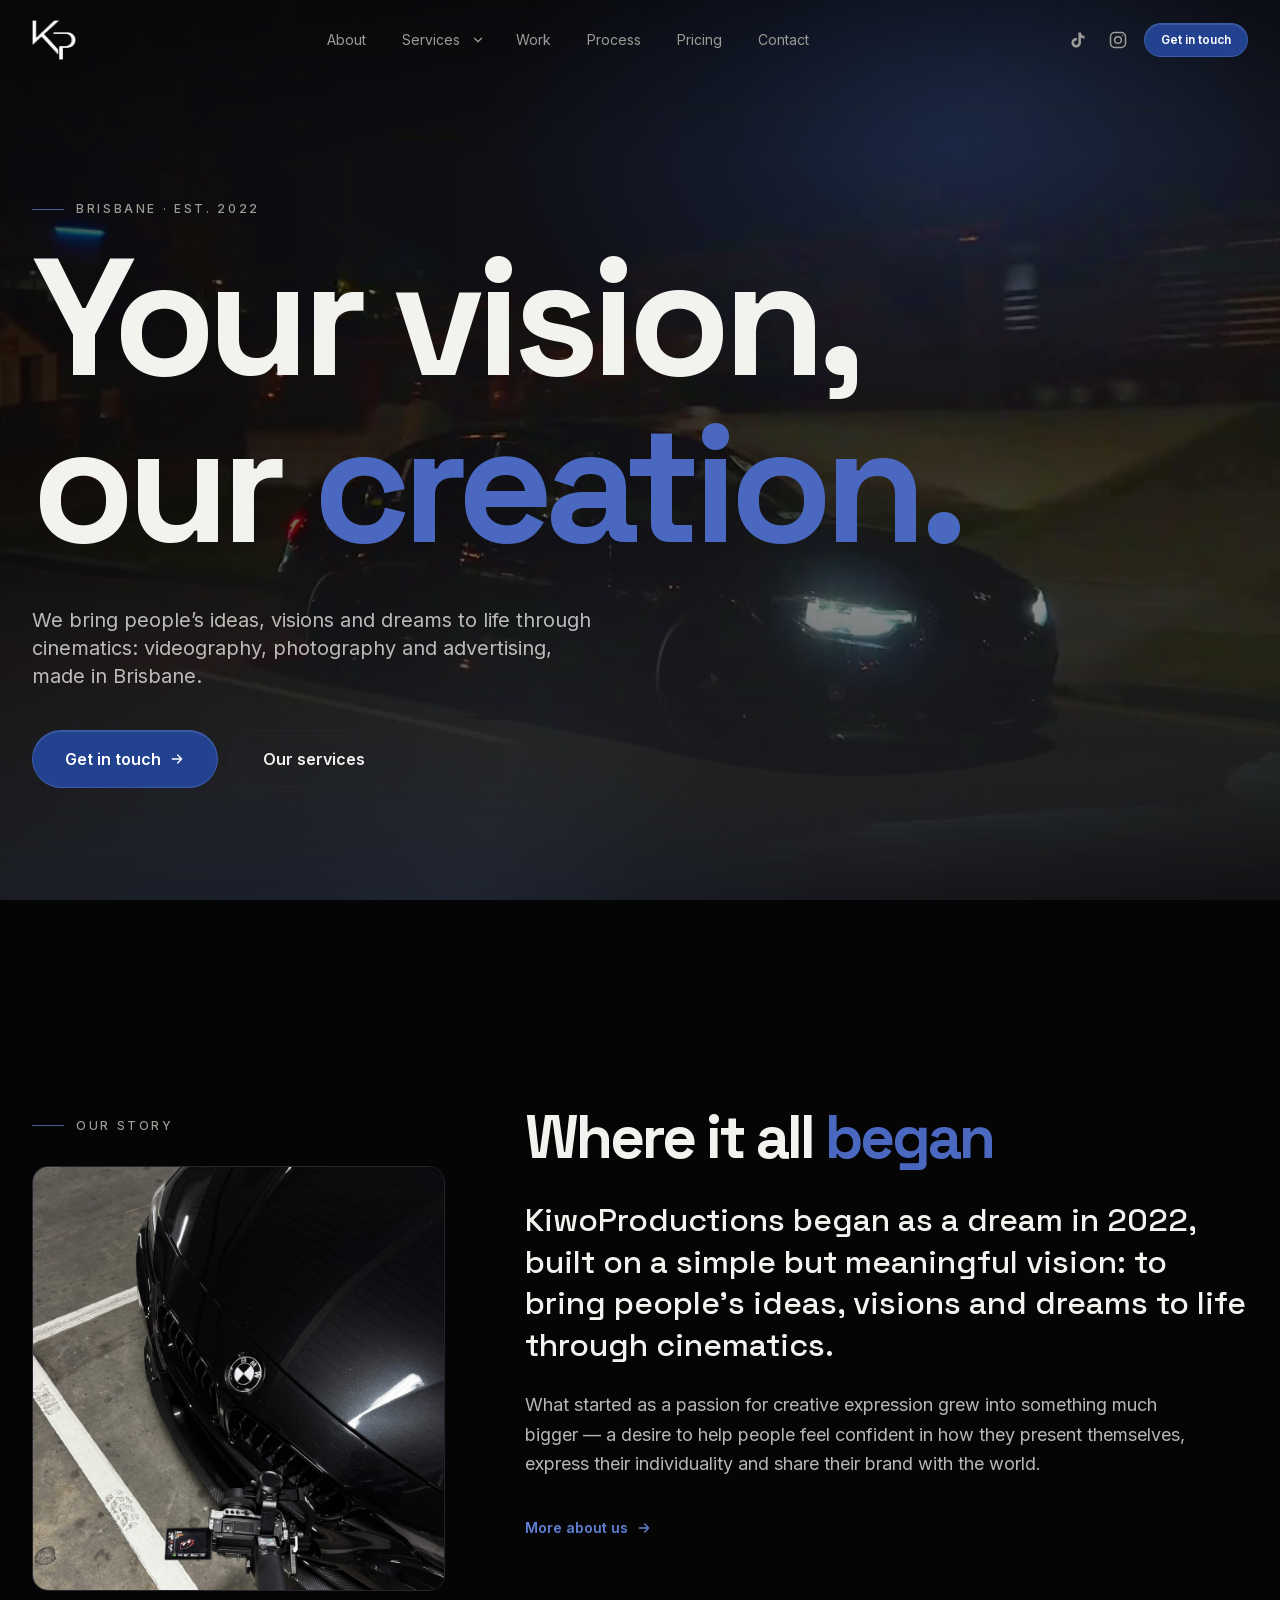
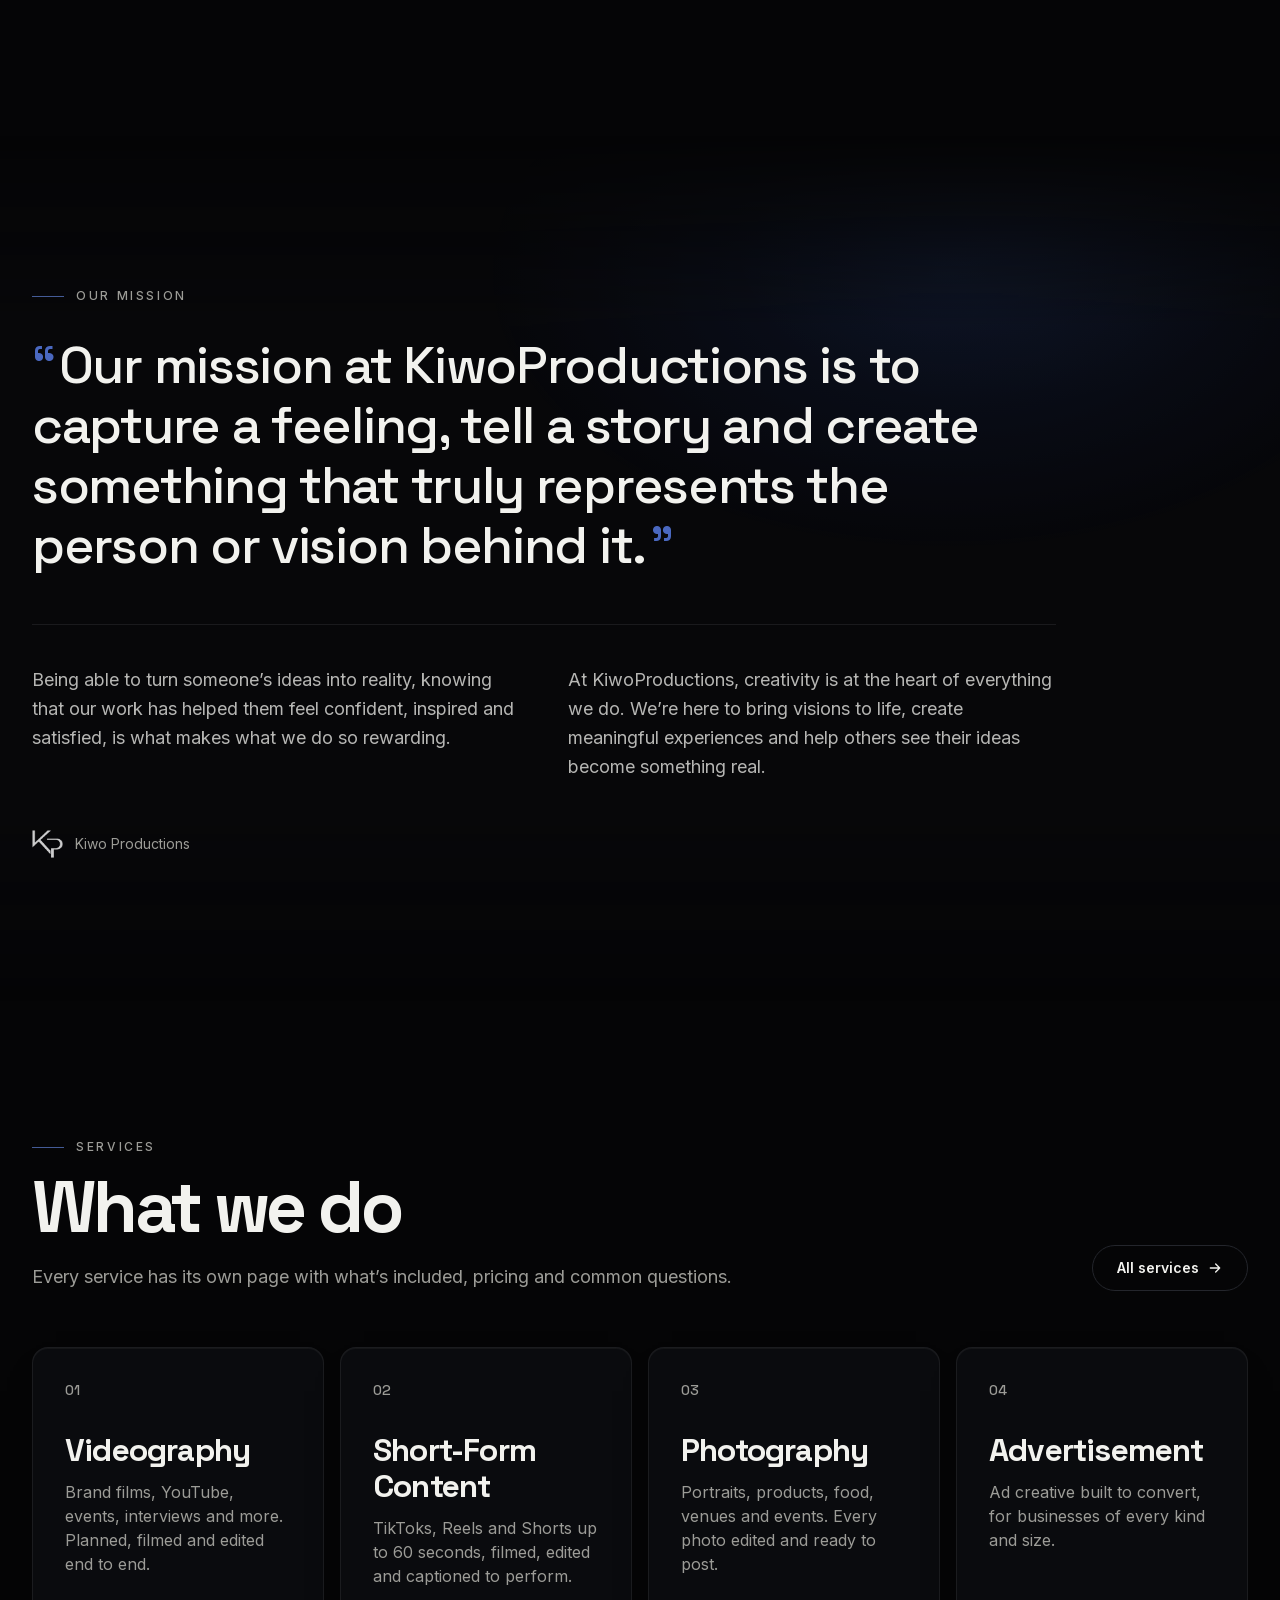
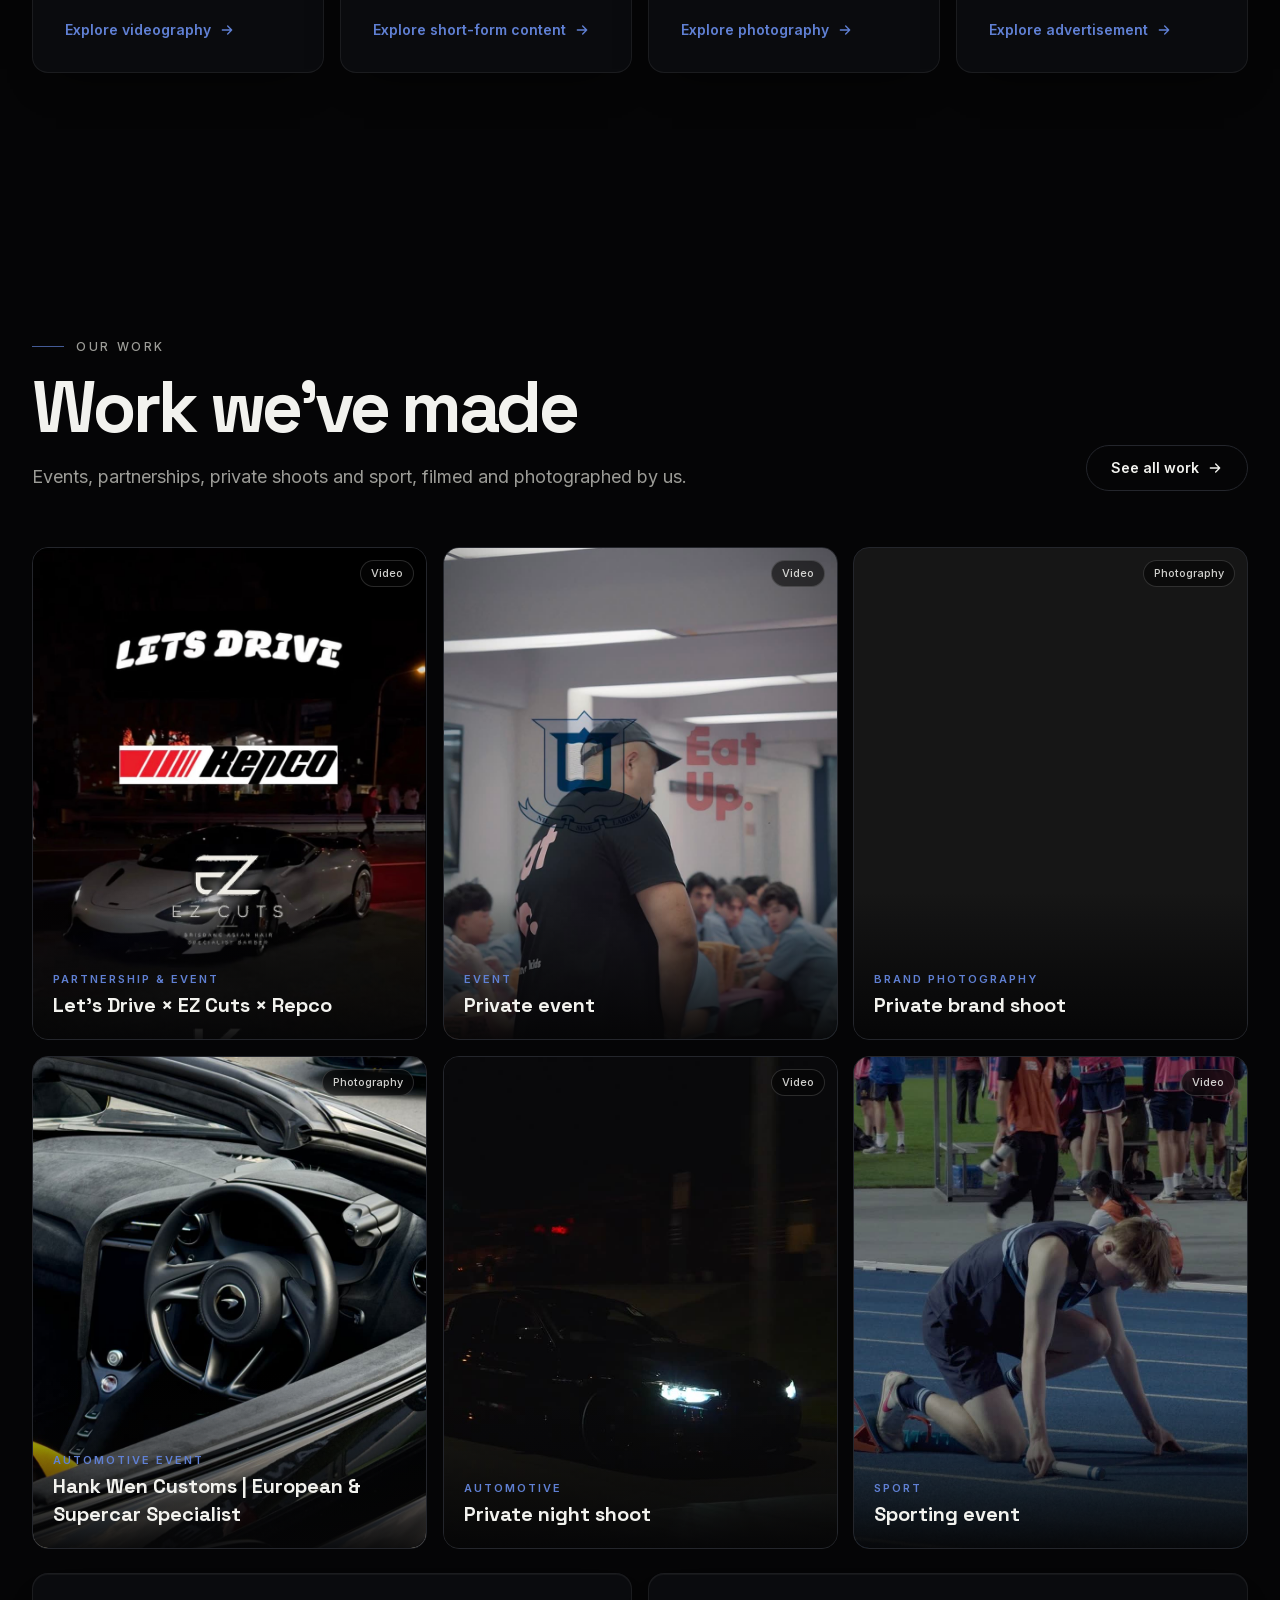
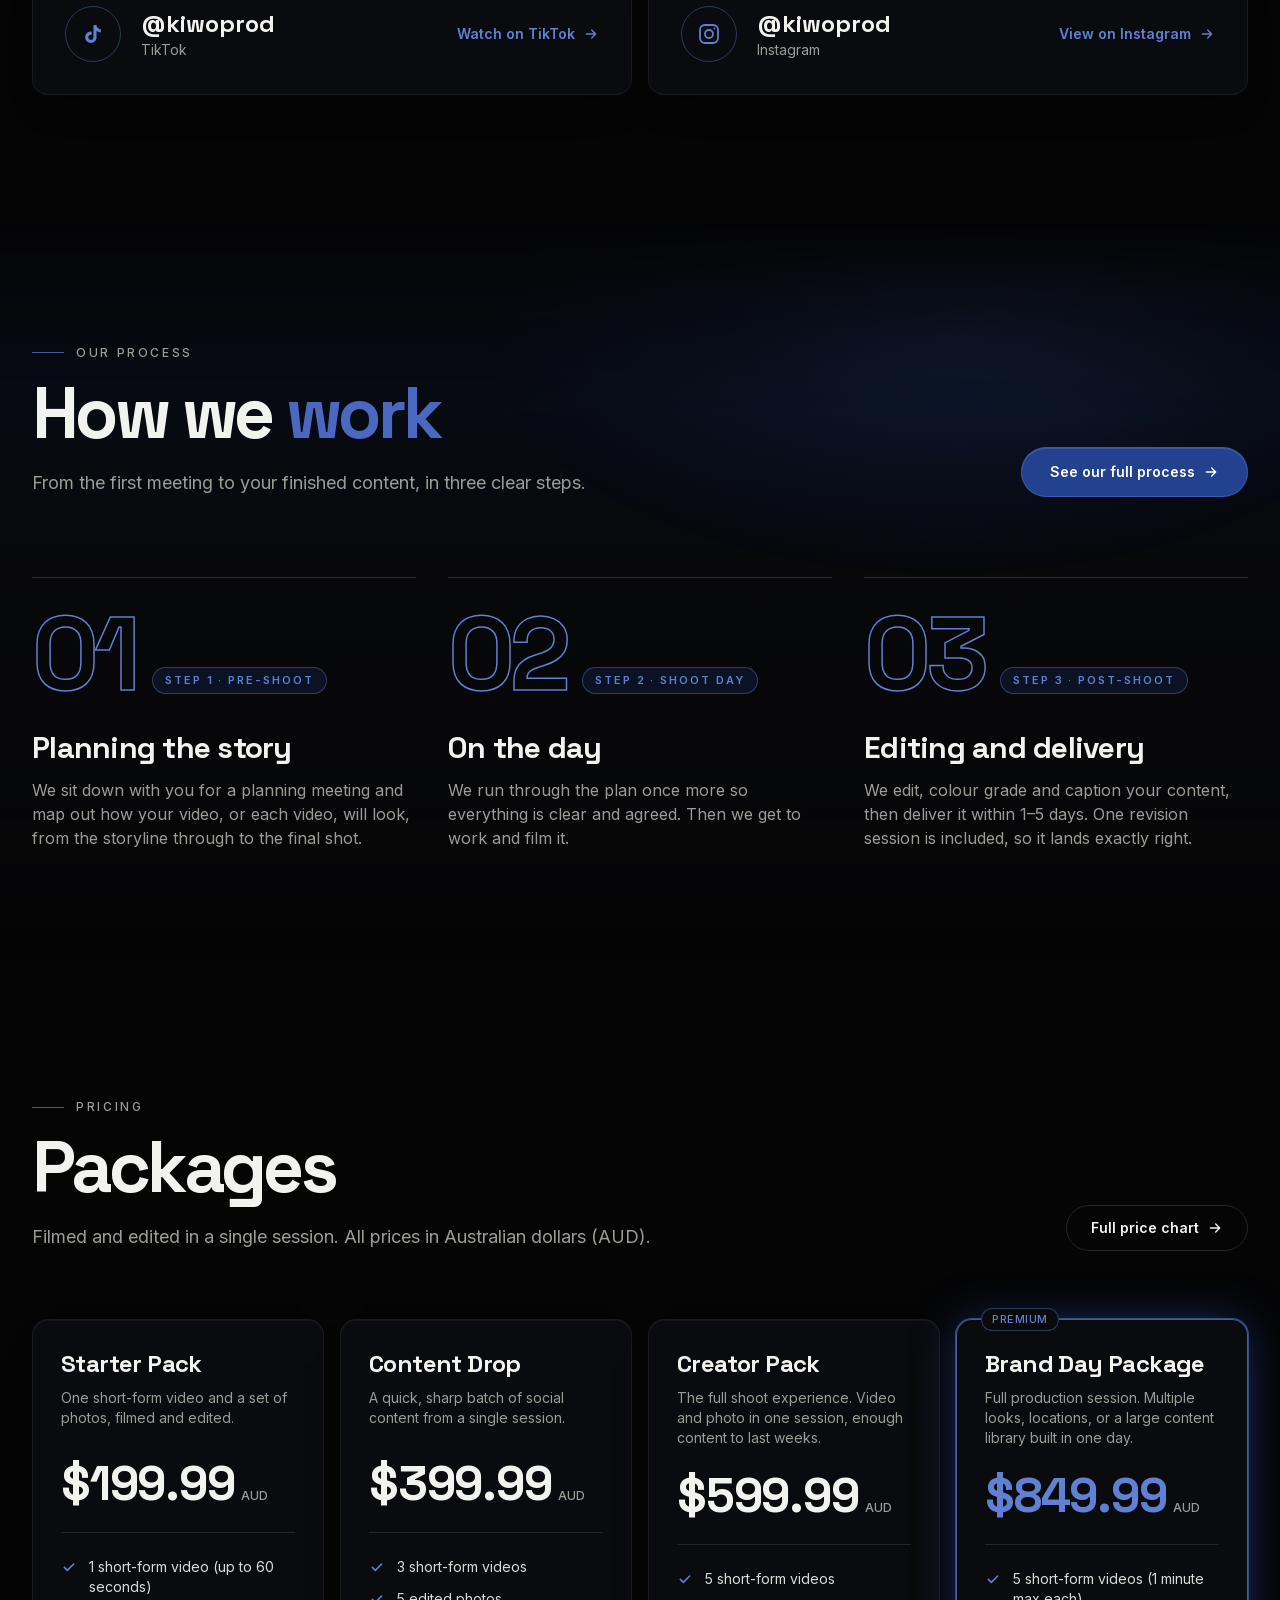
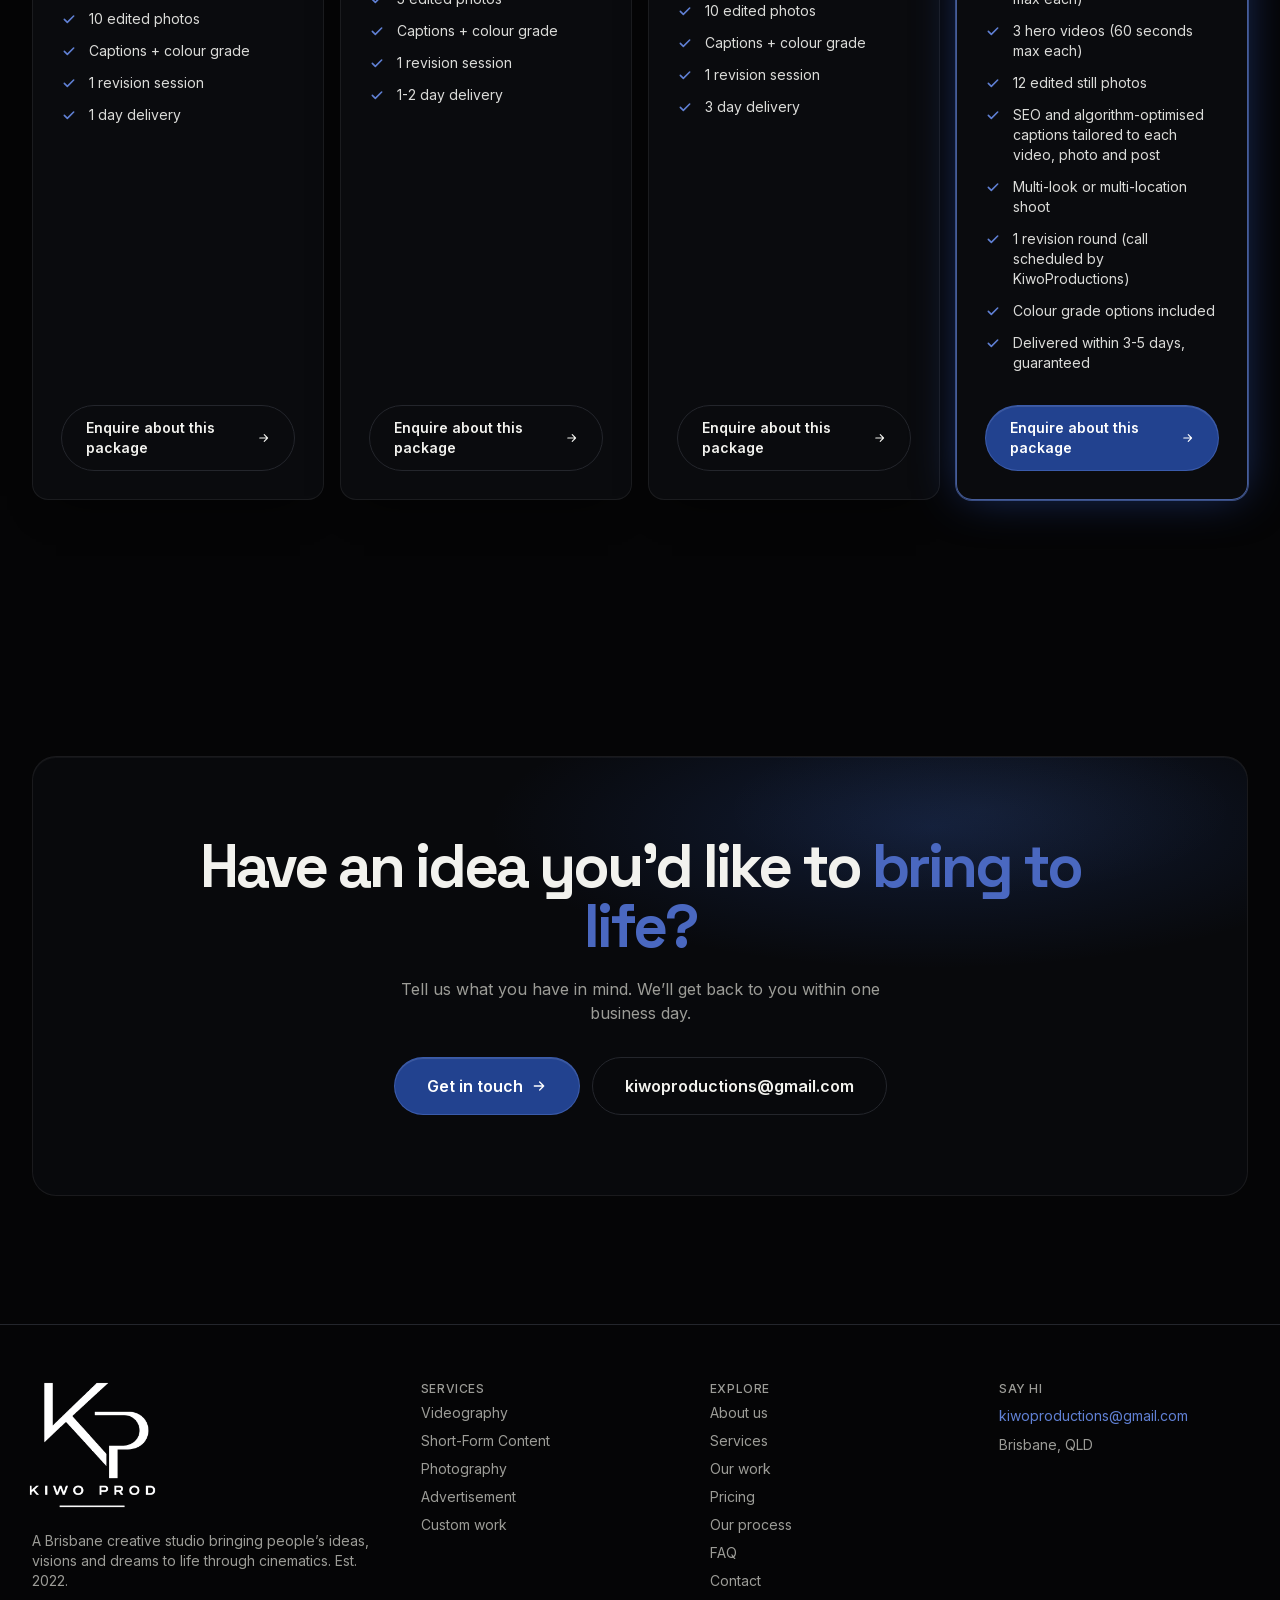
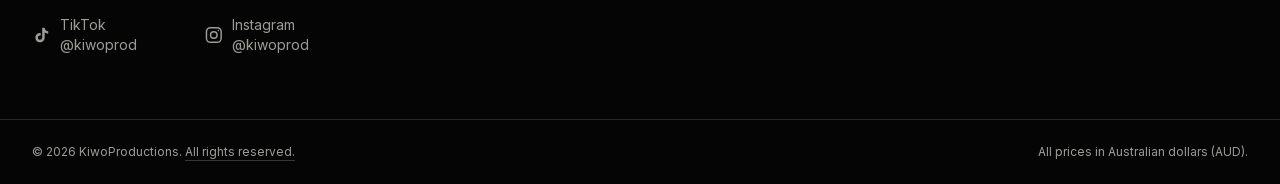
==== index.html @ 7649d767 "Add files via upload" ====
<!DOCTYPE html><html lang="en-AU" class="__variable_94deb5 __variable_d8ebd1"><head><meta charSet="utf-8"/><meta name="viewport" content="width=device-width, initial-scale=1"/><link rel="stylesheet" href="site.css"/><meta name="theme-color" content="#050506"/><meta name="color-scheme" content="dark"/><title>Kiwo Productions | Videography &amp; Photography in Brisbane</title><meta name="description" content="A Brisbane creative studio, est. 2022, bringing people’s ideas, visions and dreams to life through videography, photography and advertising."/><meta property="og:title" content="Kiwo Productions | Your vision, our creation"/><meta property="og:description" content="Brisbane videography, photography and advertising. Est. 2022."/><meta property="og:site_name" content="Kiwo Productions"/><meta property="og:locale" content="en_AU"/><meta property="og:image:type" content="image/png"/><meta property="og:image:width" content="1200"/><meta property="og:image:height" content="630"/><meta property="og:image" content="https://www.kiwoproductions.com.au/og-image.png"/><meta property="og:type" content="website"/><meta name="twitter:card" content="summary_large_image"/><meta name="twitter:title" content="Kiwo Productions | Your vision, our creation"/><meta name="twitter:description" content="Brisbane videography, photography and advertising. Est. 2022."/><meta name="twitter:image:type" content="image/png"/><meta name="twitter:image:width" content="1200"/><meta name="twitter:image:height" content="630"/><meta name="twitter:image" content="https://www.kiwoproductions.com.au/og-image.png"/><link rel="icon" href="icon.png" type="image/png" sizes="512x512"/><link rel="apple-touch-icon" href="apple-icon.png" type="image/png" sizes="180x180"/><script>document.documentElement.classList.add('js');setTimeout(function(){if(!window.kiwoReady)document.documentElement.classList.remove('js')},2500)</script><script src="site.js" defer></script></head><body><a href="#main" class="sr-only focus:not-sr-only focus:fixed focus:left-4 focus:top-4 focus:z-[100] focus:rounded-full focus:bg-accent-fill focus:text-white focus:px-4 focus:py-2 focus:text-ink">Skip to content</a><header class="fixed inset-x-0 top-0 z-50 transition-colors duration-300 border-b border-transparent"><div class="container-x flex h-16 items-center justify-between gap-4 md:h-20"><a class="group inline-flex shrink-0 items-center " aria-label="KiwoProductions home" href="index.html"><img alt="KIWO PROD" width="374" height="343" decoding="async" class="w-auto transition-transform duration-300 ease-out group-hover:scale-105 h-9 md:h-10" src="kiwo-mark.png"></a><nav class="hidden items-center gap-1 md:flex" aria-label="Main"><a class="relative rounded-full px-2.5 py-2 text-sm transition-colors lg:px-4 hover:text-fg text-muted" href="about.html">About</a><div class="relative"><div class="flex items-center"><a class="relative rounded-full py-2 pl-2.5 pr-1 text-sm transition-colors lg:pl-4 hover:text-fg text-muted" href="services.html">Services</a><button type="button" aria-expanded="false" aria-controls="services-menu" aria-label="Show services" class="mr-1 flex h-7 w-7 items-center justify-center rounded-full transition hover:text-fg text-muted"><svg viewBox="0 0 24 24" class="h-3.5 w-3.5 transition-transform " fill="none" stroke="currentColor" stroke-width="2.2" aria-hidden="true"><path d="m6 9 6 6 6-6" stroke-linecap="round" stroke-linejoin="round"></path></svg></button></div><div id="services-menu" hidden class="absolute left-1/2 top-full z-50 w-[22rem] -translate-x-1/2 pt-3"><div class="overflow-hidden rounded-2xl border border-white/[0.08] bg-obsidian/95 p-2 shadow-[0_24px_60px_-20px_rgba(0,0,0,0.9)] backdrop-blur-xl"><ul><li><a href="videography.html" class="block rounded-xl px-4 py-3 transition hover:bg-white/[0.04]"><span class="block font-display text-[15px] font-bold text-fg">Videography</span><span class="mt-0.5 block text-xs leading-snug text-muted">Brand films, YouTube, events, interviews and more. Planned, filmed and edited end to end.</span></a></li><li><a href="short-form-content.html" class="block rounded-xl px-4 py-3 transition hover:bg-white/[0.04]"><span class="block font-display text-[15px] font-bold text-fg">Short-Form Content</span><span class="mt-0.5 block text-xs leading-snug text-muted">TikToks, Reels and Shorts up to 60 seconds, filmed, edited and captioned to perform.</span></a></li><li><a href="photography.html" class="block rounded-xl px-4 py-3 transition hover:bg-white/[0.04]"><span class="block font-display text-[15px] font-bold text-fg">Photography</span><span class="mt-0.5 block text-xs leading-snug text-muted">Portraits, products, food, venues and events. Every photo edited and ready to post.</span></a></li><li><a href="advertisement.html" class="block rounded-xl px-4 py-3 transition hover:bg-white/[0.04]"><span class="block font-display text-[15px] font-bold text-fg">Advertisement</span><span class="mt-0.5 block text-xs leading-snug text-muted">Ad creative built to convert, for businesses of every kind and size.</span></a></li></ul><a href="services.html" class="mt-1 flex items-center justify-between rounded-xl border-t border-white/[0.06] px-4 py-3 text-sm font-semibold text-accent hover:bg-white/[0.04]">All services <span aria-hidden="true">→</span></a></div></div></div><a class="relative rounded-full px-2.5 py-2 text-sm transition-colors lg:px-4 hover:text-fg text-muted" href="work.html">Work</a><a class="relative rounded-full px-2.5 py-2 text-sm transition-colors lg:px-4 hover:text-fg text-muted" href="process.html">Process</a><a class="relative rounded-full px-2.5 py-2 text-sm transition-colors lg:px-4 hover:text-fg text-muted" href="pricing.html">Pricing</a><a class="relative rounded-full px-2.5 py-2 text-sm transition-colors lg:px-4 hover:text-fg text-muted" href="contact.html">Contact</a></nav><div class="flex items-center gap-2"><div class="flex items-center gap-1 hidden sm:flex md:hidden lg:flex"><a href="https://www.tiktok.com/@kiwoprod" target="_blank" rel="noopener noreferrer" class="inline-flex items-center gap-2 rounded-full p-2 text-muted transition hover:-translate-y-0.5 hover:text-accent" aria-label="KiwoProductions on TikTok"><svg viewBox="0 0 24 24" fill="currentColor" class="h-5 w-5" aria-hidden="true"><path d="M16.6 5.82A4.28 4.28 0 0 1 15.54 3h-3.09v12.4a2.59 2.59 0 0 1-2.59 2.5c-1.42 0-2.6-1.16-2.6-2.6 0-1.72 1.66-3.01 3.37-2.48V9.66c-3.45-.46-6.47 2.22-6.47 5.64 0 3.33 2.76 5.7 5.69 5.7 3.14 0 5.69-2.55 5.69-5.7V9.01a7.35 7.35 0 0 0 4.3 1.38V7.3s-1.88.09-3.24-1.48Z"></path></svg></a><a href="https://www.instagram.com/kiwoprod" target="_blank" rel="noopener noreferrer" class="inline-flex items-center gap-2 rounded-full p-2 text-muted transition hover:-translate-y-0.5 hover:text-accent" aria-label="KiwoProductions on Instagram"><svg viewBox="0 0 24 24" fill="none" stroke="currentColor" stroke-width="1.8" class="h-5 w-5" aria-hidden="true"><rect x="3" y="3" width="18" height="18" rx="5"></rect><circle cx="12" cy="12" r="4"></circle><circle cx="17.5" cy="6.5" r="0.9" fill="currentColor" stroke="none"></circle></svg></a></div><a class="btn-primary btn-sm hidden md:inline-flex" href="contact.html">Get in touch</a><button type="button" class="relative z-50 flex h-10 w-10 items-center justify-center rounded-full border border-line md:hidden" aria-expanded="false" aria-controls="mobile-menu" aria-label="Open menu"><span class="absolute h-0.5 w-4 bg-fg transition -translate-y-1"></span><span class="absolute h-0.5 w-4 bg-fg transition translate-y-1"></span></button></div></div></header><div id="mobile-menu" hidden class="fixed inset-x-0 bottom-0 top-16 z-40 flex flex-col overflow-y-auto bg-obsidian px-5 pb-10 pt-6 md:hidden"><nav class="flex flex-col" aria-label="Mobile"><div data-menu-item><a href="index.html" class="block border-b border-line py-4 font-display text-4xl font-bold tracking-tight text-accent">Home</a></div><div data-menu-item><a href="about.html" class="block border-b border-line py-4 font-display text-4xl font-bold tracking-tight">About</a></div><div data-menu-item><button type="button" aria-expanded="false" aria-controls="mobile-services" class="flex w-full items-center justify-between border-b border-line py-4 text-left font-display text-4xl font-bold tracking-tight">Services<svg viewBox="0 0 24 24" class="h-7 w-7 shrink-0 transition-transform duration-300 text-muted" fill="none" stroke="currentColor" stroke-width="2.2" aria-hidden="true"><path d="m6 9 6 6 6-6" stroke-linecap="round" stroke-linejoin="round"></path></svg></button><div id="mobile-services" hidden class="overflow-hidden"><ul class="border-b border-line py-2 pl-4"><li><a href="videography.html" class="flex items-center gap-3 py-2.5 font-display text-xl font-bold text-fg/80"><span class="h-1.5 w-1.5 rounded-full bg-accent" aria-hidden="true"></span>Videography</a></li><li><a href="short-form-content.html" class="flex items-center gap-3 py-2.5 font-display text-xl font-bold text-fg/80"><span class="h-1.5 w-1.5 rounded-full bg-accent" aria-hidden="true"></span>Short-Form Content</a></li><li><a href="photography.html" class="flex items-center gap-3 py-2.5 font-display text-xl font-bold text-fg/80"><span class="h-1.5 w-1.5 rounded-full bg-accent" aria-hidden="true"></span>Photography</a></li><li><a href="advertisement.html" class="flex items-center gap-3 py-2.5 font-display text-xl font-bold text-fg/80"><span class="h-1.5 w-1.5 rounded-full bg-accent" aria-hidden="true"></span>Advertisement</a></li><li><a href="services.html" class="flex items-center gap-3 py-2.5 text-sm font-semibold text-muted">All services <span aria-hidden="true">→</span></a></li></ul></div></div><div data-menu-item><a href="work.html" class="block border-b border-line py-4 font-display text-4xl font-bold tracking-tight">Work</a></div><div data-menu-item><a href="process.html" class="block border-b border-line py-4 font-display text-4xl font-bold tracking-tight">Process</a></div><div data-menu-item><a href="pricing.html" class="block border-b border-line py-4 font-display text-4xl font-bold tracking-tight">Pricing</a></div><div data-menu-item><a href="contact.html" class="block border-b border-line py-4 font-display text-4xl font-bold tracking-tight">Contact</a></div><div data-menu-item><a href="faq.html" class="block border-b border-line py-4 font-display text-4xl font-bold tracking-tight">FAQ</a></div></nav><div class="mt-8 flex flex-col gap-3"><a href="contact.html" class="btn-primary w-full py-4 text-base">Get in touch</a><a href="pricing.html" class="btn-ghost w-full py-4 text-base">See pricing</a><div class="flex items-center gap-1 justify-center pt-2">
<a href="https://www.tiktok.com/@kiwoprod" target="_blank" rel="noopener noreferrer" class="inline-flex items-center gap-2 rounded-full p-2 text-muted transition hover:-translate-y-0.5 hover:text-accent" aria-label="KiwoProductions on TikTok"><svg viewBox="0 0 24 24" fill="currentColor" class="h-5 w-5" aria-hidden="true"><path d="M16.6 5.82A4.28 4.28 0 0 1 15.54 3h-3.09v12.4a2.59 2.59 0 0 1-2.59 2.5c-1.42 0-2.6-1.16-2.6-2.6 0-1.72 1.66-3.01 3.37-2.48V9.66c-3.45-.46-6.47 2.22-6.47 5.64 0 3.33 2.76 5.7 5.69 5.7 3.14 0 5.69-2.55 5.69-5.7V9.01a7.35 7.35 0 0 0 4.3 1.38V7.3s-1.88.09-3.24-1.48Z"></path></svg><span class="text-sm">TikTok @kiwoprod</span></a>
<a href="https://www.instagram.com/kiwoprod" target="_blank" rel="noopener noreferrer" class="inline-flex items-center gap-2 rounded-full p-2 text-muted transition hover:-translate-y-0.5 hover:text-accent" aria-label="KiwoProductions on Instagram"><svg viewBox="0 0 24 24" fill="none" stroke="currentColor" stroke-width="1.8" class="h-5 w-5" aria-hidden="true"><rect x="3" y="3" width="18" height="18" rx="5"></rect><circle cx="12" cy="12" r="4"></circle><circle cx="17.5" cy="6.5" r="0.9" fill="currentColor" stroke="none"></circle></svg><span class="text-sm">Instagram @kiwoprod</span></a>
</div></div></div><main id="main" class="min-h-[70vh] pt-16 md:pt-20"><div><section class="relative isolate -mt-16 overflow-hidden md:-mt-20"><div class="pointer-events-none absolute inset-0 -z-10 overflow-hidden [-webkit-mask-image:linear-gradient(to_bottom,#000_55%,transparent)] [mask-image:linear-gradient(to_bottom,#000_55%,transparent)]" aria-hidden="true"><video class="h-full w-full object-cover" autoPlay="" muted="" loop="" playsInline="" preload="auto" poster="hero-poster.jpg" tabindex="-1"><source src="hero-portrait.mp4" type="video/mp4" media="(max-aspect-ratio: 4/5)"/><source src="hero-landscape.mp4" type="video/mp4"/></video><div class="absolute inset-0 bg-obsidian/25"></div><div class="absolute inset-x-0 top-0 h-40 bg-gradient-to-b from-obsidian/60 to-transparent"></div><div class="absolute inset-0 bg-gradient-to-r from-obsidian/60 via-obsidian/15 to-transparent"></div></div><div class="hero-glow pointer-events-none absolute inset-0 -z-10" aria-hidden="true"></div><div class="container-x flex min-h-[100svh] flex-col justify-center pb-16 pt-32 md:pt-36"><div data-anim style="--y:16px"><p class="eyebrow">Brisbane · Est. 2022</p></div><div class="mt-6"><h1 class="h-display text-[clamp(3.25rem,13vw,11rem)]" aria-label="Your vision, our creation."><span class="block" aria-hidden="true"><span class="inline-block overflow-hidden pb-[0.08em] align-bottom"><span class="inline-block " data-anim="word" style="--y:110%">Your </span></span><span class="inline-block overflow-hidden pb-[0.08em] align-bottom"><span class="inline-block " data-anim="word" style="--y:110%">vision,</span></span></span><span class="block" aria-hidden="true"><span class="inline-block overflow-hidden pb-[0.08em] align-bottom"><span class="inline-block " data-anim="word" style="--y:110%">our </span></span><span class="inline-block overflow-hidden pb-[0.08em] align-bottom"><span class="inline-block text-accent-deep" data-anim="word" style="--y:110%">creation.</span></span></span></h1></div><div class="mt-8 max-w-xl" data-anim style="--y:16px"><p class="text-lg text-fg/75 md:text-xl">We bring people’s ideas, visions and dreams to life through cinematics: videography, photography and advertising, made in Brisbane.</p></div><div class="mt-10 flex flex-col gap-3 sm:flex-row" data-anim style="--y:16px"><a class="btn-primary px-8 py-4 text-base" href="contact.html">Get in touch <svg viewBox="0 0 24 24" fill="none" stroke="currentColor" stroke-width="2" class="h-4 w-4" aria-hidden="true"><path d="M5 12h14M13 6l6 6-6 6" stroke-linecap="round" stroke-linejoin="round"></path></svg></a><a class="btn-ghost px-8 py-4 text-base" href="services.html">Our services</a></div></div></section><section id="our-story" aria-labelledby="our-story-title" class="container-x scroll-mt-24 py-24 md:py-36"><div class="grid gap-10 md:grid-cols-[minmax(0,4fr)_minmax(0,7fr)] md:gap-20 md:pt-16"><div class="md:sticky md:top-28 md:self-start" data-anim style="--y:28px"><p class="eyebrow">Our story</p><figure class="mt-8 max-w-sm md:max-w-none"><img src="behind-the-scenes.jpg" width="1000" height="1030" alt="Behind the scenes: filming a black BMW up close with a camera on a gimbal" loading="lazy" decoding="async" class="h-auto w-full rounded-2xl border border-line"></figure></div><div><div data-anim style="--y:28px"><h2 id="our-story-title" class="h-display text-4xl md:text-6xl">Where it all <em class="text-accent-deep">began</em></h2></div><div data-anim style="--y:28px"><p class="mt-8 font-display text-2xl leading-snug text-fg md:text-[2rem] md:leading-[1.3]">KiwoProductions began as a dream in 2022, built on a simple but meaningful vision: to bring people’s ideas, visions and dreams to life through cinematics.</p></div><div data-anim style="--y:28px"><p class="mt-6 max-w-2xl text-lg leading-relaxed text-fg/75">What started as a passion for creative expression grew into something much bigger — a desire to help people feel confident in how they present themselves, express their individuality and share their brand with the world.</p></div><div data-anim style="--y:28px"><a class="group mt-10 inline-flex items-center gap-2 text-sm font-semibold text-accent" href="about.html">More about us <svg viewBox="0 0 24 24" fill="none" stroke="currentColor" stroke-width="2" class="h-4 w-4 transition-transform group-hover:translate-x-1" aria-hidden="true"><path d="M5 12h14M13 6l6 6-6 6" stroke-linecap="round" stroke-linejoin="round"></path></svg></a></div></div></div></section><section id="our-mission" aria-labelledby="our-mission-title" class="relative scroll-mt-24 overflow-hidden"><div aria-hidden="true" class="fade-y surface pointer-events-none absolute inset-0"><div class="hero-glow absolute inset-0 opacity-60"></div></div><div class="container-x relative py-24 md:py-36"><div data-anim style="--y:28px"><h2 id="our-mission-title" class="eyebrow font-sans">Our mission</h2></div><div data-anim style="--y:28px"><blockquote class="mt-8 max-w-5xl font-display text-3xl font-medium leading-[1.15] tracking-tight text-fg md:text-[3.25rem]"><span aria-hidden="true" class="mr-1 text-accent-deep">“</span>Our mission at KiwoProductions is to capture a feeling, tell a story and create something that truly represents the person or vision behind it.<span aria-hidden="true" class="ml-1 text-accent-deep">”</span></blockquote></div><div class="mt-12 grid max-w-5xl gap-8 border-t border-white/[0.08] pt-10 md:grid-cols-2 md:gap-12"><div data-anim style="--y:28px"><p class="text-lg leading-relaxed text-fg/75">Being able to turn someone’s ideas into reality, knowing that our work has helped them feel confident, inspired and satisfied, is what makes what we do so rewarding.</p></div><div data-anim style="--y:28px"><p class="text-lg leading-relaxed text-fg/75">At KiwoProductions, creativity is at the heart of everything we do. We’re here to bring visions to life, create meaningful experiences and help others see their ideas become something real.</p></div></div><div data-anim style="--y:28px"><p class="mt-12 flex items-center gap-3 text-sm text-muted"><img alt="" loading="lazy" width="374" height="343" decoding="async" class="h-7 w-auto opacity-80" src="kiwo-mark.png">Kiwo Productions</p></div></div></section><section class="container-x py-24 md:py-32"><div class="flex flex-col justify-between gap-6 md:flex-row md:items-end"><div class="mb-10 md:mb-14 max-w-3xl" data-anim style="--y:28px"><p class="eyebrow">Services</p><h2 class="h-display mt-4 text-5xl md:text-7xl">What we do</h2><p class="mt-5 text-lg text-muted">Every service has its own page with what’s included, pricing and common questions.</p></div><div class="mb-10 md:mb-14" data-anim style="--y:28px"><a class="btn-ghost" href="services.html">All services <svg viewBox="0 0 24 24" fill="none" stroke="currentColor" stroke-width="2" class="h-4 w-4" aria-hidden="true"><path d="M5 12h14M13 6l6 6-6 6" stroke-linecap="round" stroke-linejoin="round"></path></svg></a></div></div><div class="grid gap-4 sm:grid-cols-2 xl:grid-cols-4"><div class="h-full" data-anim style="--y:24px"><a class="card card-hover group flex h-full flex-col p-7 md:p-8" href="videography.html"><span class="font-display text-sm text-muted">01</span><h3 class="font-display font-bold tracking-tight mt-8 text-3xl md:text-[2rem]">Videography</h3><p class="mt-3 flex-1 text-muted">Brand films, YouTube, events, interviews and more. Planned, filmed and edited end to end.</p><span class="mt-8 inline-flex items-center gap-2 text-sm font-semibold text-accent">Explore videography <svg viewBox="0 0 24 24" fill="none" stroke="currentColor" stroke-width="2" class="h-4 w-4 transition-transform group-hover:translate-x-1" aria-hidden="true"><path d="M5 12h14M13 6l6 6-6 6" stroke-linecap="round" stroke-linejoin="round"></path></svg></span></a></div><div class="h-full" data-anim style="--y:24px"><a class="card card-hover group flex h-full flex-col p-7 md:p-8" href="short-form-content.html"><span class="font-display text-sm text-muted">02</span><h3 class="font-display font-bold tracking-tight mt-8 text-3xl md:text-[2rem]">Short-Form Content</h3><p class="mt-3 flex-1 text-muted">TikToks, Reels and Shorts up to 60 seconds, filmed, edited and captioned to perform.</p><span class="mt-8 inline-flex items-center gap-2 text-sm font-semibold text-accent">Explore short-form content <svg viewBox="0 0 24 24" fill="none" stroke="currentColor" stroke-width="2" class="h-4 w-4 transition-transform group-hover:translate-x-1" aria-hidden="true"><path d="M5 12h14M13 6l6 6-6 6" stroke-linecap="round" stroke-linejoin="round"></path></svg></span></a></div><div class="h-full" data-anim style="--y:24px"><a class="card card-hover group flex h-full flex-col p-7 md:p-8" href="photography.html"><span class="font-display text-sm text-muted">03</span><h3 class="font-display font-bold tracking-tight mt-8 text-3xl md:text-[2rem]">Photography</h3><p class="mt-3 flex-1 text-muted">Portraits, products, food, venues and events. Every photo edited and ready to post.</p><span class="mt-8 inline-flex items-center gap-2 text-sm font-semibold text-accent">Explore photography <svg viewBox="0 0 24 24" fill="none" stroke="currentColor" stroke-width="2" class="h-4 w-4 transition-transform group-hover:translate-x-1" aria-hidden="true"><path d="M5 12h14M13 6l6 6-6 6" stroke-linecap="round" stroke-linejoin="round"></path></svg></span></a></div><div class="h-full" data-anim style="--y:24px"><a class="card card-hover group flex h-full flex-col p-7 md:p-8" href="advertisement.html"><span class="font-display text-sm text-muted">04</span><h3 class="font-display font-bold tracking-tight mt-8 text-3xl md:text-[2rem]">Advertisement</h3><p class="mt-3 flex-1 text-muted">Ad creative built to convert, for businesses of every kind and size.</p><span class="mt-8 inline-flex items-center gap-2 text-sm font-semibold text-accent">Explore advertisement <svg viewBox="0 0 24 24" fill="none" stroke="currentColor" stroke-width="2" class="h-4 w-4 transition-transform group-hover:translate-x-1" aria-hidden="true"><path d="M5 12h14M13 6l6 6-6 6" stroke-linecap="round" stroke-linejoin="round"></path></svg></span></a></div></div></section><section id="our-work" class="container-x scroll-mt-24 py-24 md:py-32"><div class="flex flex-col justify-between gap-6 md:flex-row md:items-end"><div class="mb-10 md:mb-14 max-w-3xl" data-anim style="--y:28px"><p class="eyebrow">Our work</p><h2 class="h-display mt-4 text-5xl md:text-7xl">Work we’ve made</h2><p class="mt-5 text-lg text-muted">Events, partnerships, private shoots and sport, filmed and photographed by us.</p></div><div class="mb-10 md:mb-14" data-anim style="--y:28px"><a class="btn-ghost" href="work.html">See all work <svg viewBox="0 0 24 24" fill="none" stroke="currentColor" stroke-width="2" class="h-4 w-4" aria-hidden="true"><path d="M5 12h14M13 6l6 6-6 6" stroke-linecap="round" stroke-linejoin="round"></path></svg></a></div></div><div class="grid grid-cols-2 gap-3 md:grid-cols-3 md:gap-4"><div data-anim style="--y:24px"><a class="block rounded-2xl focus-visible:outline-none focus-visible:ring-2 focus-visible:ring-accent" href="work.html#letsdrive-ezcuts"><figure class="group relative aspect-[4/5] overflow-hidden [container-type:size] rounded-2xl border border-line bg-ink-700"><img src="letsdrive-ezcuts.jpg" width="892" height="1600" alt="Let’s Drive × EZ Cuts × Repco: partnership &amp; event by Kiwo Productions" loading="lazy" decoding="async" style="object-position:center 10%" class="w-full transition duration-700 ease-out group-hover:scale-[1.03] absolute inset-0 h-full object-cover"><figcaption class="absolute inset-x-0 bottom-0 bg-gradient-to-t from-obsidian/95 via-obsidian/50 to-transparent p-3 pt-10 md:p-5 md:pt-20"><p class="text-[9px] font-semibold uppercase tracking-[0.16em] text-accent md:text-[11px] md:tracking-[0.18em]">Partnership &amp; event</p><p class="mt-0.5 font-display text-sm font-bold leading-tight md:mt-1 md:text-xl">Let’s Drive × EZ Cuts × Repco</p></figcaption><span class="absolute right-2 top-2 hidden rounded-full sm:inline-block md:right-3 md:top-3 border border-white/15 bg-obsidian/60 px-2.5 py-1 text-[11px] font-medium text-fg/85 backdrop-blur">Video</span></figure></a></div><div data-anim style="--y:24px"><a class="block rounded-2xl focus-visible:outline-none focus-visible:ring-2 focus-visible:ring-accent" href="work.html#private-event"><figure class="group relative aspect-[4/5] overflow-hidden [container-type:size] rounded-2xl border border-line bg-ink-700"><img src="private-event.jpg" width="894" height="1600" alt="Private event: event by Kiwo Productions" loading="lazy" decoding="async" style="object-position:center 60%" class="w-full transition duration-700 ease-out group-hover:scale-[1.03] absolute inset-0 h-full object-cover"><figcaption class="absolute inset-x-0 bottom-0 bg-gradient-to-t from-obsidian/95 via-obsidian/50 to-transparent p-3 pt-10 md:p-5 md:pt-20"><p class="text-[9px] font-semibold uppercase tracking-[0.16em] text-accent md:text-[11px] md:tracking-[0.18em]">Event</p><p class="mt-0.5 font-display text-sm font-bold leading-tight md:mt-1 md:text-xl">Private event</p></figcaption><span class="absolute right-2 top-2 hidden rounded-full sm:inline-block md:right-3 md:top-3 border border-white/15 bg-obsidian/60 px-2.5 py-1 text-[11px] font-medium text-fg/85 backdrop-blur">Video</span></figure></a></div><div data-anim style="--y:24px"><a class="block rounded-2xl focus-visible:outline-none focus-visible:ring-2 focus-visible:ring-accent" href="work.html#gti-private-shoot"><figure class="group relative aspect-[4/5] overflow-hidden [container-type:size] rounded-2xl border border-line bg-ink-700"><img src="gti-private-shoot.jpg" width="1066" height="1600" alt="Private brand shoot: brand photography by Kiwo Productions" loading="lazy" decoding="async" style="object-position:center 58%" class="w-full transition duration-700 ease-out group-hover:scale-[1.03] absolute inset-0 h-full object-cover"><figcaption class="absolute inset-x-0 bottom-0 bg-gradient-to-t from-obsidian/95 via-obsidian/50 to-transparent p-3 pt-10 md:p-5 md:pt-20"><p class="text-[9px] font-semibold uppercase tracking-[0.16em] text-accent md:text-[11px] md:tracking-[0.18em]">Brand photography</p><p class="mt-0.5 font-display text-sm font-bold leading-tight md:mt-1 md:text-xl">Private brand shoot</p></figcaption><span class="absolute right-2 top-2 hidden rounded-full sm:inline-block md:right-3 md:top-3 border border-white/15 bg-obsidian/60 px-2.5 py-1 text-[11px] font-medium text-fg/85 backdrop-blur">Photography</span></figure></a></div><div data-anim style="--y:24px"><a class="block rounded-2xl focus-visible:outline-none focus-visible:ring-2 focus-visible:ring-accent" href="work.html#mclaren-750s-event"><figure class="group relative aspect-[4/5] overflow-hidden [container-type:size] rounded-2xl border border-line bg-ink-700"><img src="mclaren-750s-event.jpg" width="1200" height="1600" alt="Hank Wen Customs | European &amp; Supercar Specialist: automotive event by Kiwo Productions" loading="lazy" decoding="async" style="object-position:center 65%;max-width:none;width:calc(max(1.0526 * 100cqw, 1.1538 * 100cqh));height:calc((max(1.0526 * 100cqw, 1.1538 * 100cqh)) * 1.3333);left:clamp(calc(100cqw - max(1.0526 * 100cqw, 1.1538 * 100cqh)), calc(50cqw - 0.525 * max(1.0526 * 100cqw, 1.1538 * 100cqh)), 0px);top:clamp(calc(100cqh - (max(1.0526 * 100cqw, 1.1538 * 100cqh)) * 1.3333), calc(50cqh - 0.675 * (max(1.0526 * 100cqw, 1.1538 * 100cqh)) * 1.3333), 0px)" class="w-full transition duration-700 ease-out group-hover:scale-[1.03] absolute inset-0 h-full object-cover"><figcaption class="absolute inset-x-0 bottom-0 bg-gradient-to-t from-obsidian/95 via-obsidian/50 to-transparent p-3 pt-10 md:p-5 md:pt-20"><p class="text-[9px] font-semibold uppercase tracking-[0.16em] text-accent md:text-[11px] md:tracking-[0.18em]">Automotive event</p><p class="mt-0.5 font-display text-sm font-bold leading-tight md:mt-1 md:text-xl">Hank Wen Customs | European &amp; Supercar Specialist</p></figcaption><span class="absolute right-2 top-2 hidden rounded-full sm:inline-block md:right-3 md:top-3 border border-white/15 bg-obsidian/60 px-2.5 py-1 text-[11px] font-medium text-fg/85 backdrop-blur">Photography</span></figure></a></div><div data-anim style="--y:24px"><a class="block rounded-2xl focus-visible:outline-none focus-visible:ring-2 focus-visible:ring-accent" href="work.html#bmw-night-shoot"><figure class="group relative aspect-[4/5] overflow-hidden [container-type:size] rounded-2xl border border-line bg-ink-700"><img src="bmw-night-shoot.jpg" width="1600" height="878" alt="Private night shoot: automotive by Kiwo Productions" loading="lazy" decoding="async" style="object-position:64% 72%" class="w-full transition duration-700 ease-out group-hover:scale-[1.03] absolute inset-0 h-full object-cover"><figcaption class="absolute inset-x-0 bottom-0 bg-gradient-to-t from-obsidian/95 via-obsidian/50 to-transparent p-3 pt-10 md:p-5 md:pt-20"><p class="text-[9px] font-semibold uppercase tracking-[0.16em] text-accent md:text-[11px] md:tracking-[0.18em]">Automotive</p><p class="mt-0.5 font-display text-sm font-bold leading-tight md:mt-1 md:text-xl">Private night shoot</p></figcaption><span class="absolute right-2 top-2 hidden rounded-full sm:inline-block md:right-3 md:top-3 border border-white/15 bg-obsidian/60 px-2.5 py-1 text-[11px] font-medium text-fg/85 backdrop-blur">Video</span></figure></a></div><div data-anim style="--y:24px"><a class="block rounded-2xl focus-visible:outline-none focus-visible:ring-2 focus-visible:ring-accent" href="work.html#sporting-event"><figure class="group relative aspect-[4/5] overflow-hidden [container-type:size] rounded-2xl border border-line bg-ink-700"><img src="sporting-event.jpg" width="1600" height="898" alt="Sporting event: sport by Kiwo Productions" loading="lazy" decoding="async" style="object-position:42% 62%" class="w-full transition duration-700 ease-out group-hover:scale-[1.03] absolute inset-0 h-full object-cover"><figcaption class="absolute inset-x-0 bottom-0 bg-gradient-to-t from-obsidian/95 via-obsidian/50 to-transparent p-3 pt-10 md:p-5 md:pt-20"><p class="text-[9px] font-semibold uppercase tracking-[0.16em] text-accent md:text-[11px] md:tracking-[0.18em]">Sport</p><p class="mt-0.5 font-display text-sm font-bold leading-tight md:mt-1 md:text-xl">Sporting event</p></figcaption><span class="absolute right-2 top-2 hidden rounded-full sm:inline-block md:right-3 md:top-3 border border-white/15 bg-obsidian/60 px-2.5 py-1 text-[11px] font-medium text-fg/85 backdrop-blur">Video</span></figure></a></div></div><div class="mt-6"><div data-anim style="--y:28px"><div class="grid gap-4 md:grid-cols-2"><a href="https://www.tiktok.com/@kiwoprod" target="_blank" rel="noopener noreferrer" class="card card-hover group flex items-center justify-between gap-6 p-6 md:p-8"><span class="flex items-center gap-5"><span class="flex h-14 w-14 shrink-0 items-center justify-center rounded-full border border-accent/40 text-accent"><svg viewBox="0 0 24 24" fill="currentColor" class="h-6 w-6" aria-hidden="true"><path d="M16.6 5.82A4.28 4.28 0 0 1 15.54 3h-3.09v12.4a2.59 2.59 0 0 1-2.59 2.5c-1.42 0-2.6-1.16-2.6-2.6 0-1.72 1.66-3.01 3.37-2.48V9.66c-3.45-.46-6.47 2.22-6.47 5.64 0 3.33 2.76 5.7 5.69 5.7 3.14 0 5.69-2.55 5.69-5.7V9.01a7.35 7.35 0 0 0 4.3 1.38V7.3s-1.88.09-3.24-1.48Z"></path></svg></span><span><span class="block font-display text-2xl font-semibold">@kiwoprod</span><span class="block text-sm text-muted">TikTok</span></span></span><span class="hidden items-center gap-2 text-sm font-semibold text-accent sm:inline-flex">Watch on TikTok <svg viewBox="0 0 24 24" fill="none" stroke="currentColor" stroke-width="2" class="h-4 w-4 transition-transform group-hover:translate-x-1" aria-hidden="true"><path d="M5 12h14M13 6l6 6-6 6" stroke-linecap="round" stroke-linejoin="round"></path></svg></span></a><a href="https://www.instagram.com/kiwoprod" target="_blank" rel="noopener noreferrer" class="card card-hover group flex items-center justify-between gap-6 p-6 md:p-8"><span class="flex items-center gap-5"><span class="flex h-14 w-14 shrink-0 items-center justify-center rounded-full border border-accent/40 text-accent"><svg viewBox="0 0 24 24" fill="none" stroke="currentColor" stroke-width="1.8" class="h-6 w-6" aria-hidden="true"><rect x="3" y="3" width="18" height="18" rx="5"></rect><circle cx="12" cy="12" r="4"></circle><circle cx="17.5" cy="6.5" r="0.9" fill="currentColor" stroke="none"></circle></svg></span><span><span class="block font-display text-2xl font-semibold">@kiwoprod</span><span class="block text-sm text-muted">Instagram</span></span></span><span class="hidden items-center gap-2 text-sm font-semibold text-accent sm:inline-flex">View on Instagram <svg viewBox="0 0 24 24" fill="none" stroke="currentColor" stroke-width="2" class="h-4 w-4 transition-transform group-hover:translate-x-1" aria-hidden="true"><path d="M5 12h14M13 6l6 6-6 6" stroke-linecap="round" stroke-linejoin="round"></path></svg></span></a></div></div></div></section><section id="how-we-work" aria-labelledby="how-we-work-title" class="relative scroll-mt-20 overflow-hidden"><div aria-hidden="true" class="fade-y pointer-events-none absolute inset-0 bg-gradient-to-b from-navy/40 via-[#0B0C10]/40 to-[#0B0C10]/20"><div class="hero-glow absolute inset-0 opacity-70"></div></div><div class="container-x relative py-20 md:py-28"><div class="flex flex-col justify-between gap-6 md:flex-row md:items-end"><div class="max-w-3xl" data-anim style="--y:28px"><p class="eyebrow">Our process</p><h2 id="how-we-work-title" class="h-display mt-4 text-5xl md:text-7xl">How we <em class="text-accent-deep">work</em></h2><p class="mt-5 text-lg text-muted">From the first meeting to your finished content, in three clear steps.</p></div><div class="shrink-0" data-anim style="--y:28px"><a class="btn-primary px-7 py-3.5" href="process.html">See our full process <svg viewBox="0 0 24 24" fill="none" stroke="currentColor" stroke-width="2" class="h-4 w-4" aria-hidden="true"><path d="M5 12h14M13 6l6 6-6 6" stroke-linecap="round" stroke-linejoin="round"></path></svg></a></div></div><div class="mt-14 grid gap-10 md:mt-20 md:grid-cols-3 md:gap-8"><div data-anim style="--y:24px"><article class="relative border-t border-accent/30 pt-6"><div class="flex items-end gap-4"><span aria-hidden="true" class="block font-display font-bold leading-none tracking-tighter text-transparent [-webkit-text-stroke:1.5px_#6080D4] text-[6.5rem]">01</span><span class="mb-3 rounded-full border border-accent/40 bg-accent-dim px-3 py-1 text-[11px] font-semibold uppercase tracking-[0.18em] text-accent">Step 1 · Pre-shoot</span></div><h3 class="mt-6 font-display text-3xl font-bold tracking-tight">Planning the story</h3><p class="mt-3 text-muted">We sit down with you for a planning meeting and map out how your video, or each video, will look, from the storyline through to the final shot.</p></article></div><div data-anim style="--y:24px"><article class="relative border-t border-accent/30 pt-6"><div class="flex items-end gap-4"><span aria-hidden="true" class="block font-display font-bold leading-none tracking-tighter text-transparent [-webkit-text-stroke:1.5px_#6080D4] text-[6.5rem]">02</span><span class="mb-3 rounded-full border border-accent/40 bg-accent-dim px-3 py-1 text-[11px] font-semibold uppercase tracking-[0.18em] text-accent">Step 2 · Shoot day</span></div><h3 class="mt-6 font-display text-3xl font-bold tracking-tight">On the day</h3><p class="mt-3 text-muted">We run through the plan once more so everything is clear and agreed. Then we get to work and film it.</p></article></div><div data-anim style="--y:24px"><article class="relative border-t border-accent/30 pt-6"><div class="flex items-end gap-4"><span aria-hidden="true" class="block font-display font-bold leading-none tracking-tighter text-transparent [-webkit-text-stroke:1.5px_#6080D4] text-[6.5rem]">03</span><span class="mb-3 rounded-full border border-accent/40 bg-accent-dim px-3 py-1 text-[11px] font-semibold uppercase tracking-[0.18em] text-accent">Step 3 · Post-shoot</span></div><h3 class="mt-6 font-display text-3xl font-bold tracking-tight">Editing and delivery</h3><p class="mt-3 text-muted">We edit, colour grade and caption your content, then deliver it within 1–5 days. One revision session is included, so it lands exactly right.</p></article></div></div></div></section><section class="container-x py-24 md:py-32"><div class="flex flex-col justify-between gap-6 md:flex-row md:items-end"><div class="mb-10 md:mb-14 max-w-3xl" data-anim style="--y:28px"><p class="eyebrow">Pricing</p><h2 class="h-display mt-4 text-5xl md:text-7xl">Packages</h2><p class="mt-5 text-lg text-muted">Filmed and edited in a single session. All prices in Australian dollars (AUD).</p></div><div class="mb-10 md:mb-14" data-anim style="--y:28px"><a class="btn-ghost" href="pricing.html#price-chart">Full price chart <svg viewBox="0 0 24 24" fill="none" stroke="currentColor" stroke-width="2" class="h-4 w-4" aria-hidden="true"><path d="M5 12h14M13 6l6 6-6 6" stroke-linecap="round" stroke-linejoin="round"></path></svg></a></div></div><div class="grid gap-4 pt-3 sm:grid-cols-2 xl:grid-cols-4"><div class="h-full" data-anim style="--y:24px"><article class="card card-hover relative flex h-full flex-col p-6 md:p-7 "><h3 class="font-display text-2xl font-bold">Starter Pack</h3><p class="mt-2 min-h-[3rem] text-sm text-muted">One short-form video and a set of photos, filmed and edited.</p><p class="mt-6 flex items-baseline gap-1.5"><span class="font-display text-5xl font-bold tracking-tight ">$199.99</span><span class="text-xs font-medium text-muted">AUD</span></p><ul class="mt-6 flex-1 space-y-3 border-t border-line pt-6 text-sm"><li class="flex gap-3"><svg viewBox="0 0 24 24" fill="none" stroke="currentColor" stroke-width="2.4" class="mt-0.5 h-4 w-4 shrink-0 text-accent" aria-hidden="true"><path d="m5 12.5 4.5 4.5L19 7.5" stroke-linecap="round" stroke-linejoin="round"></path></svg><span class="text-fg/90">1 short-form video (up to 60 seconds)</span></li><li class="flex gap-3"><svg viewBox="0 0 24 24" fill="none" stroke="currentColor" stroke-width="2.4" class="mt-0.5 h-4 w-4 shrink-0 text-accent" aria-hidden="true"><path d="m5 12.5 4.5 4.5L19 7.5" stroke-linecap="round" stroke-linejoin="round"></path></svg><span class="text-fg/90">10 edited photos</span></li><li class="flex gap-3"><svg viewBox="0 0 24 24" fill="none" stroke="currentColor" stroke-width="2.4" class="mt-0.5 h-4 w-4 shrink-0 text-accent" aria-hidden="true"><path d="m5 12.5 4.5 4.5L19 7.5" stroke-linecap="round" stroke-linejoin="round"></path></svg><span class="text-fg/90">Captions + colour grade</span></li><li class="flex gap-3"><svg viewBox="0 0 24 24" fill="none" stroke="currentColor" stroke-width="2.4" class="mt-0.5 h-4 w-4 shrink-0 text-accent" aria-hidden="true"><path d="m5 12.5 4.5 4.5L19 7.5" stroke-linecap="round" stroke-linejoin="round"></path></svg><span class="text-fg/90">1 revision session</span></li><li class="flex gap-3"><svg viewBox="0 0 24 24" fill="none" stroke="currentColor" stroke-width="2.4" class="mt-0.5 h-4 w-4 shrink-0 text-accent" aria-hidden="true"><path d="m5 12.5 4.5 4.5L19 7.5" stroke-linecap="round" stroke-linejoin="round"></path></svg><span class="text-fg/90">1 day delivery</span></li></ul><a class="btn-ghost mt-8 w-full" href="contact.html?service=starter-pack#enquiry-form">Enquire about this package <svg viewBox="0 0 24 24" fill="none" stroke="currentColor" stroke-width="2" class="h-4 w-4" aria-hidden="true"><path d="M5 12h14M13 6l6 6-6 6" stroke-linecap="round" stroke-linejoin="round"></path></svg></a></article></div><div class="h-full" data-anim style="--y:24px"><article class="card card-hover relative flex h-full flex-col p-6 md:p-7 "><h3 class="font-display text-2xl font-bold">Content Drop</h3><p class="mt-2 min-h-[3rem] text-sm text-muted">A quick, sharp batch of social content from a single session.</p><p class="mt-6 flex items-baseline gap-1.5"><span class="font-display text-5xl font-bold tracking-tight ">$399.99</span><span class="text-xs font-medium text-muted">AUD</span></p><ul class="mt-6 flex-1 space-y-3 border-t border-line pt-6 text-sm"><li class="flex gap-3"><svg viewBox="0 0 24 24" fill="none" stroke="currentColor" stroke-width="2.4" class="mt-0.5 h-4 w-4 shrink-0 text-accent" aria-hidden="true"><path d="m5 12.5 4.5 4.5L19 7.5" stroke-linecap="round" stroke-linejoin="round"></path></svg><span class="text-fg/90">3 short-form videos</span></li><li class="flex gap-3"><svg viewBox="0 0 24 24" fill="none" stroke="currentColor" stroke-width="2.4" class="mt-0.5 h-4 w-4 shrink-0 text-accent" aria-hidden="true"><path d="m5 12.5 4.5 4.5L19 7.5" stroke-linecap="round" stroke-linejoin="round"></path></svg><span class="text-fg/90">5 edited photos</span></li><li class="flex gap-3"><svg viewBox="0 0 24 24" fill="none" stroke="currentColor" stroke-width="2.4" class="mt-0.5 h-4 w-4 shrink-0 text-accent" aria-hidden="true"><path d="m5 12.5 4.5 4.5L19 7.5" stroke-linecap="round" stroke-linejoin="round"></path></svg><span class="text-fg/90">Captions + colour grade</span></li><li class="flex gap-3"><svg viewBox="0 0 24 24" fill="none" stroke="currentColor" stroke-width="2.4" class="mt-0.5 h-4 w-4 shrink-0 text-accent" aria-hidden="true"><path d="m5 12.5 4.5 4.5L19 7.5" stroke-linecap="round" stroke-linejoin="round"></path></svg><span class="text-fg/90">1 revision session</span></li><li class="flex gap-3"><svg viewBox="0 0 24 24" fill="none" stroke="currentColor" stroke-width="2.4" class="mt-0.5 h-4 w-4 shrink-0 text-accent" aria-hidden="true"><path d="m5 12.5 4.5 4.5L19 7.5" stroke-linecap="round" stroke-linejoin="round"></path></svg><span class="text-fg/90">1-2 day delivery</span></li></ul><a class="btn-ghost mt-8 w-full" href="contact.html?service=content-drop#enquiry-form">Enquire about this package <svg viewBox="0 0 24 24" fill="none" stroke="currentColor" stroke-width="2" class="h-4 w-4" aria-hidden="true"><path d="M5 12h14M13 6l6 6-6 6" stroke-linecap="round" stroke-linejoin="round"></path></svg></a></article></div><div class="h-full" data-anim style="--y:24px"><article class="card card-hover relative flex h-full flex-col p-6 md:p-7 "><h3 class="font-display text-2xl font-bold">Creator Pack</h3><p class="mt-2 min-h-[3rem] text-sm text-muted">The full shoot experience. Video and photo in one session, enough content to last weeks.</p><p class="mt-6 flex items-baseline gap-1.5"><span class="font-display text-5xl font-bold tracking-tight ">$599.99</span><span class="text-xs font-medium text-muted">AUD</span></p><ul class="mt-6 flex-1 space-y-3 border-t border-line pt-6 text-sm"><li class="flex gap-3"><svg viewBox="0 0 24 24" fill="none" stroke="currentColor" stroke-width="2.4" class="mt-0.5 h-4 w-4 shrink-0 text-accent" aria-hidden="true"><path d="m5 12.5 4.5 4.5L19 7.5" stroke-linecap="round" stroke-linejoin="round"></path></svg><span class="text-fg/90">5 short-form videos</span></li><li class="flex gap-3"><svg viewBox="0 0 24 24" fill="none" stroke="currentColor" stroke-width="2.4" class="mt-0.5 h-4 w-4 shrink-0 text-accent" aria-hidden="true"><path d="m5 12.5 4.5 4.5L19 7.5" stroke-linecap="round" stroke-linejoin="round"></path></svg><span class="text-fg/90">10 edited photos</span></li><li class="flex gap-3"><svg viewBox="0 0 24 24" fill="none" stroke="currentColor" stroke-width="2.4" class="mt-0.5 h-4 w-4 shrink-0 text-accent" aria-hidden="true"><path d="m5 12.5 4.5 4.5L19 7.5" stroke-linecap="round" stroke-linejoin="round"></path></svg><span class="text-fg/90">Captions + colour grade</span></li><li class="flex gap-3"><svg viewBox="0 0 24 24" fill="none" stroke="currentColor" stroke-width="2.4" class="mt-0.5 h-4 w-4 shrink-0 text-accent" aria-hidden="true"><path d="m5 12.5 4.5 4.5L19 7.5" stroke-linecap="round" stroke-linejoin="round"></path></svg><span class="text-fg/90">1 revision session</span></li><li class="flex gap-3"><svg viewBox="0 0 24 24" fill="none" stroke="currentColor" stroke-width="2.4" class="mt-0.5 h-4 w-4 shrink-0 text-accent" aria-hidden="true"><path d="m5 12.5 4.5 4.5L19 7.5" stroke-linecap="round" stroke-linejoin="round"></path></svg><span class="text-fg/90">3 day delivery</span></li></ul><a class="btn-ghost mt-8 w-full" href="contact.html?service=creator-pack#enquiry-form">Enquire about this package <svg viewBox="0 0 24 24" fill="none" stroke="currentColor" stroke-width="2" class="h-4 w-4" aria-hidden="true"><path d="M5 12h14M13 6l6 6-6 6" stroke-linecap="round" stroke-linejoin="round"></path></svg></a></article></div><div class="h-full" data-anim style="--y:24px"><article class="card card-hover relative flex h-full flex-col p-6 md:p-7 border-accent/70 shadow-glow"><span class="badge-accent absolute -top-3 left-6 bg-ink">Premium</span><h3 class="font-display text-2xl font-bold">Brand Day Package</h3><p class="mt-2 min-h-[3rem] text-sm text-muted">Full production session. Multiple looks, locations, or a large content library built in one day.</p><p class="mt-6 flex items-baseline gap-1.5"><span class="font-display text-5xl font-bold tracking-tight text-accent">$849.99</span><span class="text-xs font-medium text-muted">AUD</span></p><ul class="mt-6 flex-1 space-y-3 border-t border-line pt-6 text-sm"><li class="flex gap-3"><svg viewBox="0 0 24 24" fill="none" stroke="currentColor" stroke-width="2.4" class="mt-0.5 h-4 w-4 shrink-0 text-accent" aria-hidden="true"><path d="m5 12.5 4.5 4.5L19 7.5" stroke-linecap="round" stroke-linejoin="round"></path></svg><span class="text-fg/90">5 short-form videos (1 minute max each)</span></li><li class="flex gap-3"><svg viewBox="0 0 24 24" fill="none" stroke="currentColor" stroke-width="2.4" class="mt-0.5 h-4 w-4 shrink-0 text-accent" aria-hidden="true"><path d="m5 12.5 4.5 4.5L19 7.5" stroke-linecap="round" stroke-linejoin="round"></path></svg><span class="text-fg/90">3 hero videos (60 seconds max each)</span></li><li class="flex gap-3"><svg viewBox="0 0 24 24" fill="none" stroke="currentColor" stroke-width="2.4" class="mt-0.5 h-4 w-4 shrink-0 text-accent" aria-hidden="true"><path d="m5 12.5 4.5 4.5L19 7.5" stroke-linecap="round" stroke-linejoin="round"></path></svg><span class="text-fg/90">12 edited still photos</span></li><li class="flex gap-3"><svg viewBox="0 0 24 24" fill="none" stroke="currentColor" stroke-width="2.4" class="mt-0.5 h-4 w-4 shrink-0 text-accent" aria-hidden="true"><path d="m5 12.5 4.5 4.5L19 7.5" stroke-linecap="round" stroke-linejoin="round"></path></svg><span class="text-fg/90">SEO and algorithm-optimised captions tailored to each video, photo and post</span></li><li class="flex gap-3"><svg viewBox="0 0 24 24" fill="none" stroke="currentColor" stroke-width="2.4" class="mt-0.5 h-4 w-4 shrink-0 text-accent" aria-hidden="true"><path d="m5 12.5 4.5 4.5L19 7.5" stroke-linecap="round" stroke-linejoin="round"></path></svg><span class="text-fg/90">Multi-look or multi-location shoot</span></li><li class="flex gap-3"><svg viewBox="0 0 24 24" fill="none" stroke="currentColor" stroke-width="2.4" class="mt-0.5 h-4 w-4 shrink-0 text-accent" aria-hidden="true"><path d="m5 12.5 4.5 4.5L19 7.5" stroke-linecap="round" stroke-linejoin="round"></path></svg><span class="text-fg/90">1 revision round (call scheduled by KiwoProductions)</span></li><li class="flex gap-3"><svg viewBox="0 0 24 24" fill="none" stroke="currentColor" stroke-width="2.4" class="mt-0.5 h-4 w-4 shrink-0 text-accent" aria-hidden="true"><path d="m5 12.5 4.5 4.5L19 7.5" stroke-linecap="round" stroke-linejoin="round"></path></svg><span class="text-fg/90">Colour grade options included</span></li><li class="flex gap-3"><svg viewBox="0 0 24 24" fill="none" stroke="currentColor" stroke-width="2.4" class="mt-0.5 h-4 w-4 shrink-0 text-accent" aria-hidden="true"><path d="m5 12.5 4.5 4.5L19 7.5" stroke-linecap="round" stroke-linejoin="round"></path></svg><span class="text-fg/90">Delivered within 3-5 days, guaranteed</span></li></ul><a class="btn-primary mt-8 w-full" href="contact.html?service=brand-day#enquiry-form">Enquire about this package <svg viewBox="0 0 24 24" fill="none" stroke="currentColor" stroke-width="2" class="h-4 w-4" aria-hidden="true"><path d="M5 12h14M13 6l6 6-6 6" stroke-linecap="round" stroke-linejoin="round"></path></svg></a></article></div></div></section><section class="container-x py-24 md:py-32"><div data-anim style="--y:28px"><div class="relative overflow-hidden rounded-3xl border border-white/[0.07] bg-[#0B0C10]/70 shadow-[inset_0_1px_0_rgba(255,255,255,0.045)] px-6 py-14 text-center md:px-16 md:py-20"><div class="hero-glow pointer-events-none absolute inset-0" aria-hidden="true"></div><h2 class="h-display relative mx-auto max-w-4xl text-4xl md:text-6xl">Have an idea you’d like to <em class="text-accent-deep">bring to life?</em></h2><p class="relative mx-auto mt-5 max-w-lg text-muted">Tell us what you have in mind. We’ll get back to you within one business day.</p><div class="relative mt-8 flex flex-col items-center justify-center gap-3 sm:flex-row"><a class="btn-primary px-8 py-4 text-base" href="contact.html">Get in touch <svg viewBox="0 0 24 24" fill="none" stroke="currentColor" stroke-width="2" class="h-4 w-4" aria-hidden="true"><path d="M5 12h14M13 6l6 6-6 6" stroke-linecap="round" stroke-linejoin="round"></path></svg></a><a href="mailto:kiwoproductions@gmail.com" class="btn-ghost px-8 py-4 text-base">kiwoproductions@gmail.com</a></div></div></div></section></div></main><footer class="border-t border-line"><div class="container-x grid gap-10 py-14 sm:grid-cols-2 lg:grid-cols-[1.4fr_1fr_1fr_1fr]"><div class="space-y-4"><a class="group inline-flex shrink-0 items-center -ml-1" aria-label="KiwoProductions home" href="index.html"><img alt="KIWO PROD" loading="lazy" width="449" height="444" decoding="async" class="w-auto transition-transform duration-300 ease-out group-hover:scale-105 h-28 md:h-32" src="kiwo-logo.png"></a><p class="max-w-sm text-sm text-muted">A Brisbane creative studio bringing people’s ideas, visions and dreams to life through cinematics. Est. 2022.</p><div class="flex items-center gap-1 -ml-2"><a href="https://www.tiktok.com/@kiwoprod" target="_blank" rel="noopener noreferrer" class="inline-flex items-center gap-2 rounded-full p-2 text-muted transition hover:-translate-y-0.5 hover:text-accent" aria-label="KiwoProductions on TikTok"><svg viewBox="0 0 24 24" fill="currentColor" class="h-5 w-5" aria-hidden="true"><path d="M16.6 5.82A4.28 4.28 0 0 1 15.54 3h-3.09v12.4a2.59 2.59 0 0 1-2.59 2.5c-1.42 0-2.6-1.16-2.6-2.6 0-1.72 1.66-3.01 3.37-2.48V9.66c-3.45-.46-6.47 2.22-6.47 5.64 0 3.33 2.76 5.7 5.69 5.7 3.14 0 5.69-2.55 5.69-5.7V9.01a7.35 7.35 0 0 0 4.3 1.38V7.3s-1.88.09-3.24-1.48Z"></path></svg><span class="text-sm">TikTok @kiwoprod</span></a><a href="https://www.instagram.com/kiwoprod" target="_blank" rel="noopener noreferrer" class="inline-flex items-center gap-2 rounded-full p-2 text-muted transition hover:-translate-y-0.5 hover:text-accent" aria-label="KiwoProductions on Instagram"><svg viewBox="0 0 24 24" fill="none" stroke="currentColor" stroke-width="1.8" class="h-5 w-5" aria-hidden="true"><rect x="3" y="3" width="18" height="18" rx="5"></rect><circle cx="12" cy="12" r="4"></circle><circle cx="17.5" cy="6.5" r="0.9" fill="currentColor" stroke="none"></circle></svg><span class="text-sm">Instagram @kiwoprod</span></a></div></div><div><p class="label">Services</p><ul class="space-y-2 text-sm"><li><a class="text-muted transition hover:text-accent" href="videography.html">Videography</a></li><li><a class="text-muted transition hover:text-accent" href="short-form-content.html">Short-Form Content</a></li><li><a class="text-muted transition hover:text-accent" href="photography.html">Photography</a></li><li><a class="text-muted transition hover:text-accent" href="advertisement.html">Advertisement</a></li><li><a class="text-muted transition hover:text-accent" href="contact.html?type=quote#enquiry-form">Custom work</a></li></ul></div><div><p class="label">Explore</p><ul class="space-y-2 text-sm"><li><a class="text-muted transition hover:text-accent" href="about.html">About us</a></li><li><a class="text-muted transition hover:text-accent" href="services.html">Services</a></li><li><a class="text-muted transition hover:text-accent" href="work.html">Our work</a></li><li><a class="text-muted transition hover:text-accent" href="pricing.html">Pricing</a></li><li><a class="text-muted transition hover:text-accent" href="process.html">Our process</a></li><li><a class="text-muted transition hover:text-accent" href="faq.html">FAQ</a></li><li><a class="text-muted transition hover:text-accent" href="contact.html">Contact</a></li></ul></div><div><p class="label">Say hi</p><a href="mailto:kiwoproductions@gmail.com" class="link break-all text-sm">kiwoproductions@gmail.com</a><p class="mt-2 text-sm text-muted">Brisbane, QLD</p></div></div><div class="container-x flex flex-col gap-2 border-t border-line py-6 text-xs text-muted sm:flex-row sm:justify-between"><p>© 2026 KiwoProductions. <a class="underline decoration-white/20 underline-offset-4 transition hover:text-accent hover:decoration-accent" href="legal.html">All rights reserved.</a></p><p>All prices in Australian dollars (AUD).</p></div></footer></body></html>
---- site.css ----
@font-face{font-family:Space Grotesk;font-style:normal;font-weight:500;font-display:swap;src:url(e1aab0933260df4d-s.woff2) format("woff2");unicode-range:u+0102-0103,u+0110-0111,u+0128-0129,u+0168-0169,u+01a0-01a1,u+01af-01b0,u+0300-0301,u+0303-0304,u+0308-0309,u+0323,u+0329,u+1ea0-1ef9,u+20ab}@font-face{font-family:Space Grotesk;font-style:normal;font-weight:500;font-display:swap;src:url(b7387a63dd068245-s.woff2) format("woff2");unicode-range:u+0100-02ba,u+02bd-02c5,u+02c7-02cc,u+02ce-02d7,u+02dd-02ff,u+0304,u+0308,u+0329,u+1d00-1dbf,u+1e00-1e9f,u+1ef2-1eff,u+2020,u+20a0-20ab,u+20ad-20c4,u+2113,u+2c60-2c7f,u+a720-a7ff}@font-face{font-family:Space Grotesk;font-style:normal;font-weight:500;font-display:swap;src:url(36966cca54120369-s.p.woff2) format("woff2");unicode-range:u+00??,u+0131,u+0152-0153,u+02bb-02bc,u+02c6,u+02da,u+02dc,u+0304,u+0308,u+0329,u+2000-206f,u+20ac,u+2122,u+2191,u+2193,u+2212,u+2215,u+feff,u+fffd}@font-face{font-family:Space Grotesk;font-style:normal;font-weight:700;font-display:swap;src:url(e1aab0933260df4d-s.woff2) format("woff2");unicode-range:u+0102-0103,u+0110-0111,u+0128-0129,u+0168-0169,u+01a0-01a1,u+01af-01b0,u+0300-0301,u+0303-0304,u+0308-0309,u+0323,u+0329,u+1ea0-1ef9,u+20ab}@font-face{font-family:Space Grotesk;font-style:normal;font-weight:700;font-display:swap;src:url(b7387a63dd068245-s.woff2) format("woff2");unicode-range:u+0100-02ba,u+02bd-02c5,u+02c7-02cc,u+02ce-02d7,u+02dd-02ff,u+0304,u+0308,u+0329,u+1d00-1dbf,u+1e00-1e9f,u+1ef2-1eff,u+2020,u+20a0-20ab,u+20ad-20c4,u+2113,u+2c60-2c7f,u+a720-a7ff}@font-face{font-family:Space Grotesk;font-style:normal;font-weight:700;font-display:swap;src:url(36966cca54120369-s.p.woff2) format("woff2");unicode-range:u+00??,u+0131,u+0152-0153,u+02bb-02bc,u+02c6,u+02da,u+02dc,u+0304,u+0308,u+0329,u+2000-206f,u+20ac,u+2122,u+2191,u+2193,u+2212,u+2215,u+feff,u+fffd}@font-face{font-family:Space Grotesk Fallback;src:local("Arial");ascent-override:89.71%;descent-override:26.62%;line-gap-override:0.00%;size-adjust:109.69%}.__className_94deb5{font-family:Space Grotesk,Space Grotesk Fallback;font-style:normal}.__variable_94deb5{--font-display:"Space Grotesk","Space Grotesk Fallback"}@font-face{font-family:Inter;font-style:normal;font-weight:100 900;font-display:swap;src:url(ba9851c3c22cd980-s.woff2) format("woff2");unicode-range:u+0460-052f,u+1c80-1c8a,u+20b4,u+2de0-2dff,u+a640-a69f,u+fe2e-fe2f}@font-face{font-family:Inter;font-style:normal;font-weight:100 900;font-display:swap;src:url(21350d82a1f187e9-s.woff2) format("woff2");unicode-range:u+0301,u+0400-045f,u+0490-0491,u+04b0-04b1,u+2116}@font-face{font-family:Inter;font-style:normal;font-weight:100 900;font-display:swap;src:url(c5fe6dc8356a8c31-s.woff2) format("woff2");unicode-range:u+1f??}@font-face{font-family:Inter;font-style:normal;font-weight:100 900;font-display:swap;src:url(19cfc7226ec3afaa-s.woff2) format("woff2");unicode-range:u+0370-0377,u+037a-037f,u+0384-038a,u+038c,u+038e-03a1,u+03a3-03ff}@font-face{font-family:Inter;font-style:normal;font-weight:100 900;font-display:swap;src:url(df0a9ae256c0569c-s.woff2) format("woff2");unicode-range:u+0102-0103,u+0110-0111,u+0128-0129,u+0168-0169,u+01a0-01a1,u+01af-01b0,u+0300-0301,u+0303-0304,u+0308-0309,u+0323,u+0329,u+1ea0-1ef9,u+20ab}@font-face{font-family:Inter;font-style:normal;font-weight:100 900;font-display:swap;src:url(8e9860b6e62d6359-s.woff2) format("woff2");unicode-range:u+0100-02ba,u+02bd-02c5,u+02c7-02cc,u+02ce-02d7,u+02dd-02ff,u+0304,u+0308,u+0329,u+1d00-1dbf,u+1e00-1e9f,u+1ef2-1eff,u+2020,u+20a0-20ab,u+20ad-20c4,u+2113,u+2c60-2c7f,u+a720-a7ff}@font-face{font-family:Inter;font-style:normal;font-weight:100 900;font-display:swap;src:url(e4af272ccee01ff0-s.p.woff2) format("woff2");unicode-range:u+00??,u+0131,u+0152-0153,u+02bb-02bc,u+02c6,u+02da,u+02dc,u+0304,u+0308,u+0329,u+2000-206f,u+20ac,u+2122,u+2191,u+2193,u+2212,u+2215,u+feff,u+fffd}@font-face{font-family:Inter Fallback;src:local("Arial");ascent-override:90.44%;descent-override:22.52%;line-gap-override:0.00%;size-adjust:107.12%}.__className_d8ebd1{font-family:Inter,Inter Fallback;font-style:normal}.__variable_d8ebd1{--font-sans:"Inter","Inter Fallback"}*,:after,:before{--tw-border-spacing-x:0;--tw-border-spacing-y:0;--tw-translate-x:0;--tw-translate-y:0;--tw-rotate:0;--tw-skew-x:0;--tw-skew-y:0;--tw-scale-x:1;--tw-scale-y:1;--tw-pan-x: ;--tw-pan-y: ;--tw-pinch-zoom: ;--tw-scroll-snap-strictness:proximity;--tw-gradient-from-position: ;--tw-gradient-via-position: ;--tw-gradient-to-position: ;--tw-ordinal: ;--tw-slashed-zero: ;--tw-numeric-figure: ;--tw-numeric-spacing: ;--tw-numeric-fraction: ;--tw-ring-inset: ;--tw-ring-offset-width:0px;--tw-ring-offset-color:#fff;--tw-ring-color:rgb(59 130 246/0.5);--tw-ring-offset-shadow:0 0 #0000;--tw-ring-shadow:0 0 #0000;--tw-shadow:0 0 #0000;--tw-shadow-colored:0 0 #0000;--tw-blur: ;--tw-brightness: ;--tw-contrast: ;--tw-grayscale: ;--tw-hue-rotate: ;--tw-invert: ;--tw-saturate: ;--tw-sepia: ;--tw-drop-shadow: ;--tw-backdrop-blur: ;--tw-backdrop-brightness: ;--tw-backdrop-contrast: ;--tw-backdrop-grayscale: ;--tw-backdrop-hue-rotate: ;--tw-backdrop-invert: ;--tw-backdrop-opacity: ;--tw-backdrop-saturate: ;--tw-backdrop-sepia: ;--tw-contain-size: ;--tw-contain-layout: ;--tw-contain-paint: ;--tw-contain-style: }::backdrop{--tw-border-spacing-x:0;--tw-border-spacing-y:0;--tw-translate-x:0;--tw-translate-y:0;--tw-rotate:0;--tw-skew-x:0;--tw-skew-y:0;--tw-scale-x:1;--tw-scale-y:1;--tw-pan-x: ;--tw-pan-y: ;--tw-pinch-zoom: ;--tw-scroll-snap-strictness:proximity;--tw-gradient-from-position: ;--tw-gradient-via-position: ;--tw-gradient-to-position: ;--tw-ordinal: ;--tw-slashed-zero: ;--tw-numeric-figure: ;--tw-numeric-spacing: ;--tw-numeric-fraction: ;--tw-ring-inset: ;--tw-ring-offset-width:0px;--tw-ring-offset-color:#fff;--tw-ring-color:rgb(59 130 246/0.5);--tw-ring-offset-shadow:0 0 #0000;--tw-ring-shadow:0 0 #0000;--tw-shadow:0 0 #0000;--tw-shadow-colored:0 0 #0000;--tw-blur: ;--tw-brightness: ;--tw-contrast: ;--tw-grayscale: ;--tw-hue-rotate: ;--tw-invert: ;--tw-saturate: ;--tw-sepia: ;--tw-drop-shadow: ;--tw-backdrop-blur: ;--tw-backdrop-brightness: ;--tw-backdrop-contrast: ;--tw-backdrop-grayscale: ;--tw-backdrop-hue-rotate: ;--tw-backdrop-invert: ;--tw-backdrop-opacity: ;--tw-backdrop-saturate: ;--tw-backdrop-sepia: ;--tw-contain-size: ;--tw-contain-layout: ;--tw-contain-paint: ;--tw-contain-style: }/*
! tailwindcss v3.4.19 | MIT License | https://tailwindcss.com
*/*,:after,:before{box-sizing:border-box;border:0 solid #e5e7eb}:after,:before{--tw-content:""}:host,html{line-height:1.5;-webkit-text-size-adjust:100%;-moz-tab-size:4;-o-tab-size:4;tab-size:4;font-family:var(--font-sans),system-ui,sans-serif;font-feature-settings:normal;font-variation-settings:normal;-webkit-tap-highlight-color:transparent}body{margin:0;line-height:inherit}hr{height:0;color:inherit;border-top-width:1px}abbr:where([title]){-webkit-text-decoration:underline dotted;text-decoration:underline dotted}h1,h2,h3,h4,h5,h6{font-size:inherit;font-weight:inherit}a{color:inherit;text-decoration:inherit}b,strong{font-weight:bolder}code,kbd,pre,samp{font-family:ui-monospace,SFMono-Regular,Menlo,Monaco,Consolas,Liberation Mono,Courier New,monospace;font-feature-settings:normal;font-variation-settings:normal;font-size:1em}small{font-size:80%}sub,sup{font-size:75%;line-height:0;position:relative;vertical-align:baseline}sub{bottom:-.25em}sup{top:-.5em}table{text-indent:0;border-color:inherit;border-collapse:collapse}button,input,optgroup,select,textarea{font-family:inherit;font-feature-settings:inherit;font-variation-settings:inherit;font-size:100%;font-weight:inherit;line-height:inherit;letter-spacing:inherit;color:inherit;margin:0;padding:0}button,select{text-transform:none}button,input:where([type=button]),input:where([type=reset]),input:where([type=submit]){-webkit-appearance:button;background-color:transparent;background-image:none}:-moz-focusring{outline:auto}:-moz-ui-invalid{box-shadow:none}progress{vertical-align:baseline}::-webkit-inner-spin-button,::-webkit-outer-spin-button{height:auto}[type=search]{-webkit-appearance:textfield;outline-offset:-2px}::-webkit-search-decoration{-webkit-appearance:none}::-webkit-file-upload-button{-webkit-appearance:button;font:inherit}summary{display:list-item}blockquote,dd,dl,figure,h1,h2,h3,h4,h5,h6,hr,p,pre{margin:0}fieldset{margin:0}fieldset,legend{padding:0}menu,ol,ul{list-style:none;margin:0;padding:0}dialog{padding:0}textarea{resize:vertical}input::-moz-placeholder,textarea::-moz-placeholder{opacity:1;color:#9ca3af}input::placeholder,textarea::placeholder{opacity:1;color:#9ca3af}[role=button],button{cursor:pointer}:disabled{cursor:default}audio,canvas,embed,iframe,img,object,svg,video{display:block;vertical-align:middle}img,video{max-width:100%;height:auto}[hidden]:where(:not([hidden=until-found])){display:none}:root{color-scheme:dark}html{--tw-bg-opacity:1;background-color:rgb(5 5 6/var(--tw-bg-opacity,1));-webkit-font-smoothing:antialiased;-moz-osx-font-smoothing:grayscale;-webkit-tap-highlight-color:transparent}body,html{--tw-text-opacity:1;color:rgb(242 242 238/var(--tw-text-opacity,1))}body{min-height:100vh;background-color:transparent;font-family:var(--font-sans),system-ui,sans-serif;text-rendering:optimizeLegibility}body:after,body:before{content:"";position:fixed;inset:0;z-index:-1;pointer-events:none}body:before{background:radial-gradient(130% 95% at 50% 40%,transparent 55%,rgba(0,0,0,.45) 100%),linear-gradient(112deg,transparent 38%,rgba(190,205,235,.035) 50%,transparent 62%),radial-gradient(62% 48% at 8% -6%,rgba(36,70,145,.36),transparent 70%),radial-gradient(46% 42% at 104% 38%,rgba(28,56,120,.27),transparent 72%),radial-gradient(58% 44% at 28% 112%,rgba(20,42,96,.3),transparent 72%),linear-gradient(155deg,#0E0F12,#14151A 34%,#1D1F25 60%,#16171C 82%,#0F1013)}body:after{opacity:.042;background-image:url("data:image/svg+xml;utf8,<svg xmlns='http://www.w3.org/2000/svg' width='1200' height='600'><filter id='b' x='0' y='0'><feTurbulence type='fractalNoise' baseFrequency='0.0025 0.8' numOctaves='3' seed='7' stitchTiles='stitch'/><feColorMatrix type='saturate' values='0'/></filter><rect width='100%' height='100%' filter='url(%23b)' opacity='0.8'/></svg>"),url("data:image/svg+xml;utf8,<svg xmlns='http://www.w3.org/2000/svg' width='220' height='220'><filter id='g' x='0' y='0'><feTurbulence type='fractalNoise' baseFrequency='0.9' numOctaves='2' seed='3' stitchTiles='stitch'/><feColorMatrix type='saturate' values='0'/></filter><rect width='100%' height='100%' filter='url(%23g)' opacity='0.55'/></svg>");background-size:1200px 600px,220px 220px;mix-blend-mode:screen}h1 em,h2 em,h3 em,h4 em{font-style:normal}h1,h2,h3,h4{font-family:var(--font-display),system-ui,sans-serif;letter-spacing:-.025em}.font-display em,blockquote em,h1 em,h2 em,h3 em{font-style:normal}::-moz-selection{background:#6080d4;color:#0a0a0a}::selection{background:#6080d4;color:#0a0a0a}:focus-visible{outline:2px solid #6080d4;outline-offset:3px;border-radius:6px}input[type=date]::-webkit-calendar-picker-indicator,input[type=time]::-webkit-calendar-picker-indicator{filter:invert(1)}.container{width:100%;margin-right:auto;margin-left:auto;padding-right:1.25rem;padding-left:1.25rem}@media (min-width:1320px){.container{max-width:1320px}}.container-x{margin-left:auto;margin-right:auto;width:100%;max-width:1320px;padding-left:1.25rem;padding-right:1.25rem}@media (min-width:768px){.container-x{padding-left:2rem;padding-right:2rem}}.eyebrow{display:inline-flex;align-items:center;gap:.75rem;font-family:var(--font-sans),system-ui,sans-serif;font-size:.75rem;line-height:1rem;font-weight:500;text-transform:uppercase;letter-spacing:.22em;--tw-text-opacity:1;color:rgb(156 156 151/var(--tw-text-opacity,1))}.eyebrow:before{content:"";height:1px;width:2rem;background-color:rgb(96 128 212/.7)}.h-display em{font-style:normal}.h-display{font-family:var(--font-display),system-ui,sans-serif;font-weight:700;line-height:.92;letter-spacing:-.05em}.btn-primary{display:inline-flex;-webkit-user-select:none;-moz-user-select:none;user-select:none;align-items:center;justify-content:center;gap:.5rem;border-radius:9999px;padding:.75rem 1.5rem;font-size:.875rem;line-height:1.25rem;font-weight:600;transition-property:color,background-color,border-color,text-decoration-color,fill,stroke,opacity,box-shadow,transform,filter,backdrop-filter;transition-timing-function:cubic-bezier(.4,0,.2,1);transition-duration:.2s;transition-timing-function:cubic-bezier(0,0,.2,1)}.btn-primary:disabled{cursor:not-allowed;opacity:.5}.btn-primary{border-width:1px;border-color:rgb(96 128 212/.4);--tw-bg-opacity:1;background-color:rgb(34 66 143/var(--tw-bg-opacity,1));--tw-text-opacity:1;color:rgb(255 255 255/var(--tw-text-opacity,1));--tw-shadow:inset 0 1px 0 rgba(255,255,255,0.12);--tw-shadow-colored:inset 0 1px 0 var(--tw-shadow-color)}.btn-primary,.btn-primary:hover{box-shadow:var(--tw-ring-offset-shadow,0 0 #0000),var(--tw-ring-shadow,0 0 #0000),var(--tw-shadow)}.btn-primary:hover{--tw-translate-y:-0.125rem;border-color:rgb(96 128 212/.7);--tw-bg-opacity:1;background-color:rgb(43 82 174/var(--tw-bg-opacity,1));--tw-shadow:0 0 28px -4px rgba(56,100,210,0.65);--tw-shadow-colored:0 0 28px -4px var(--tw-shadow-color)}.btn-primary:active,.btn-primary:hover{transform:translate(var(--tw-translate-x),var(--tw-translate-y)) rotate(var(--tw-rotate)) skewX(var(--tw-skew-x)) skewY(var(--tw-skew-y)) scaleX(var(--tw-scale-x)) scaleY(var(--tw-scale-y))}.btn-primary:active{--tw-translate-y:0px}.btn-ghost{display:inline-flex;-webkit-user-select:none;-moz-user-select:none;user-select:none;align-items:center;justify-content:center;gap:.5rem;border-radius:9999px;padding:.75rem 1.5rem;font-size:.875rem;line-height:1.25rem;font-weight:600;transition-property:color,background-color,border-color,text-decoration-color,fill,stroke,opacity,box-shadow,transform,filter,backdrop-filter;transition-timing-function:cubic-bezier(.4,0,.2,1);transition-duration:.2s;transition-timing-function:cubic-bezier(0,0,.2,1)}.btn-ghost:disabled{cursor:not-allowed;opacity:.5}.btn-ghost{border-width:1px;--tw-border-opacity:1;border-color:rgb(36 38 44/var(--tw-border-opacity,1));background-color:transparent;--tw-text-opacity:1;color:rgb(242 242 238/var(--tw-text-opacity,1))}.btn-ghost:hover{--tw-translate-y:-0.125rem;--tw-border-opacity:1;border-color:rgb(96 128 212/var(--tw-border-opacity,1));--tw-text-opacity:1;color:rgb(96 128 212/var(--tw-text-opacity,1))}.btn-ghost:active,.btn-ghost:hover{transform:translate(var(--tw-translate-x),var(--tw-translate-y)) rotate(var(--tw-rotate)) skewX(var(--tw-skew-x)) skewY(var(--tw-skew-y)) scaleX(var(--tw-scale-x)) scaleY(var(--tw-scale-y))}.btn-ghost:active{--tw-translate-y:0px}.btn-sm{padding:.5rem 1rem;font-size:.75rem;line-height:1rem}.btn-danger{display:inline-flex;-webkit-user-select:none;-moz-user-select:none;user-select:none;align-items:center;justify-content:center;gap:.5rem;border-radius:9999px;padding:.75rem 1.5rem;font-size:.875rem;line-height:1.25rem;font-weight:600;transition-property:color,background-color,border-color,text-decoration-color,fill,stroke,opacity,box-shadow,transform,filter,backdrop-filter;transition-timing-function:cubic-bezier(.4,0,.2,1);transition-duration:.2s;transition-timing-function:cubic-bezier(0,0,.2,1)}.btn-danger:disabled{cursor:not-allowed;opacity:.5}.btn-danger{border-width:1px;border-color:rgb(36 38 44/var(--tw-border-opacity,1));color:rgb(252 165 165/var(--tw-text-opacity,1))}.btn-danger,.btn-danger:hover{--tw-border-opacity:1;--tw-text-opacity:1}.btn-danger:hover{border-color:rgb(248 113 113/var(--tw-border-opacity,1));color:rgb(254 202 202/var(--tw-text-opacity,1))}.card{border-radius:1rem;border-width:1px;border-color:rgb(255 255 255/.07);background-color:rgb(13 14 18/.75);--tw-shadow:inset 0 1px 0 rgba(255,255,255,0.045),0 20px 40px -24px rgba(0,0,0,0.8);--tw-shadow-colored:inset 0 1px 0 var(--tw-shadow-color),0 20px 40px -24px var(--tw-shadow-color);box-shadow:var(--tw-ring-offset-shadow,0 0 #0000),var(--tw-ring-shadow,0 0 #0000),var(--tw-shadow)}.surface{background-color:rgb(11 12 16/.4)}.card-hover{transition-property:color,background-color,border-color,text-decoration-color,fill,stroke,opacity,box-shadow,transform,filter,backdrop-filter;transition-timing-function:cubic-bezier(.4,0,.2,1);transition-duration:.3s;transition-timing-function:cubic-bezier(0,0,.2,1)}.card-hover:hover{--tw-translate-y:-0.25rem;transform:translate(var(--tw-translate-x),var(--tw-translate-y)) rotate(var(--tw-rotate)) skewX(var(--tw-skew-x)) skewY(var(--tw-skew-y)) scaleX(var(--tw-scale-x)) scaleY(var(--tw-scale-y));border-color:rgb(96 128 212/.5)}.label{margin-bottom:.375rem;display:block;font-size:.75rem;line-height:1rem;font-weight:500;text-transform:uppercase;letter-spacing:.05em;color:rgb(156 156 151/var(--tw-text-opacity,1))}.input,.label{--tw-text-opacity:1}.input{width:100%;border-radius:.75rem;border-width:1px;border-color:rgb(255 255 255/.08);background-color:rgb(0 0 0/.35);padding:.75rem 1rem;font-size:1rem;line-height:1.5rem;color:rgb(242 242 238/var(--tw-text-opacity,1));transition-property:color,background-color,border-color,text-decoration-color,fill,stroke,opacity,box-shadow,transform,filter,backdrop-filter;transition-timing-function:cubic-bezier(.4,0,.2,1);transition-duration:.15s}.input::-moz-placeholder{color:rgb(156 156 151/.6)}.input::placeholder{color:rgb(156 156 151/.6)}.input:focus{--tw-border-opacity:1;border-color:rgb(96 128 212/var(--tw-border-opacity,1));outline:2px solid transparent;outline-offset:2px;--tw-ring-offset-shadow:var(--tw-ring-inset) 0 0 0 var(--tw-ring-offset-width) var(--tw-ring-offset-color);--tw-ring-shadow:var(--tw-ring-inset) 0 0 0 calc(1px + var(--tw-ring-offset-width)) var(--tw-ring-color);box-shadow:var(--tw-ring-offset-shadow),var(--tw-ring-shadow),var(--tw-shadow,0 0 #0000);--tw-ring-opacity:1;--tw-ring-color:rgb(96 128 212/var(--tw-ring-opacity,1))}@media (min-width:768px){.input{font-size:.875rem;line-height:1.25rem}}.field-error{margin-top:.375rem;font-size:.75rem;line-height:1rem;--tw-text-opacity:1;color:rgb(252 165 165/var(--tw-text-opacity,1))}.input[aria-invalid=true]{border-color:rgb(248 113 113/.7)}.input[aria-invalid=true]:focus{--tw-border-opacity:1;border-color:rgb(248 113 113/var(--tw-border-opacity,1));--tw-ring-opacity:1;--tw-ring-color:rgb(248 113 113/var(--tw-ring-opacity,1))}.link{--tw-text-opacity:1;color:rgb(96 128 212/var(--tw-text-opacity,1));text-underline-offset:4px}.link:hover{text-decoration-line:underline}.badge{border-radius:9999px;border-width:1px;border-color:rgb(36 38 44/var(--tw-border-opacity,1))}.badge,.badge-accent{display:inline-flex;align-items:center;gap:.25rem;--tw-border-opacity:1;padding:.125rem .625rem;font-size:11px;font-weight:500;text-transform:uppercase;letter-spacing:.05em;--tw-text-opacity:1;color:rgb(156 156 151/var(--tw-text-opacity,1))}.badge-accent{border-radius:9999px;border-width:1px;border-color:rgb(96 128 212/.4);background-color:rgba(34,66,143,.2);color:rgb(96 128 212/var(--tw-text-opacity,1))}.sr-only{position:absolute;width:1px;height:1px;padding:0;margin:-1px;overflow:hidden;clip:rect(0,0,0,0);white-space:nowrap;border-width:0}.pointer-events-none{pointer-events:none}.visible{visibility:visible}.collapse{visibility:collapse}.static{position:static}.fixed{position:fixed}.absolute{position:absolute}.relative{position:relative}.sticky{position:sticky}.inset-0{inset:0}.inset-x-0{left:0;right:0}.-top-3{top:-.75rem}.bottom-0{bottom:0}.bottom-0\.5{bottom:.125rem}.bottom-12{bottom:3rem}.left-1\/2{left:50%}.left-6{left:1.5rem}.left-\[-9999px\]{left:-9999px}.left-\[2\.25rem\]{left:2.25rem}.left-\[45\%\]{left:45%}.right-2{right:.5rem}.right-3{right:.75rem}.top-0{top:0}.top-12{top:3rem}.top-16{top:4rem}.top-2{top:.5rem}.top-3{top:.75rem}.top-full{top:100%}.isolate{isolation:isolate}.-z-10{z-index:-10}.z-10{z-index:10}.z-40{z-index:40}.z-50{z-index:50}.col-span-2{grid-column:span 2/span 2}.row-span-2{grid-row:span 2/span 2}.mx-2{margin-left:.5rem;margin-right:.5rem}.mx-auto{margin-left:auto;margin-right:auto}.-ml-1{margin-left:-.25rem}.-ml-2{margin-left:-.5rem}.-mt-16{margin-top:-4rem}.mb-0{margin-bottom:0}.mb-0\.5{margin-bottom:.125rem}.mb-10{margin-bottom:2.5rem}.mb-12{margin-bottom:3rem}.mb-3{margin-bottom:.75rem}.mb-4{margin-bottom:1rem}.mb-6{margin-bottom:1.5rem}.mb-8{margin-bottom:2rem}.ml-1{margin-left:.25rem}.mr-1{margin-right:.25rem}.mt-0\.5{margin-top:.125rem}.mt-1{margin-top:.25rem}.mt-1\.5{margin-top:.375rem}.mt-10{margin-top:2.5rem}.mt-12{margin-top:3rem}.mt-14{margin-top:3.5rem}.mt-2{margin-top:.5rem}.mt-3{margin-top:.75rem}.mt-4{margin-top:1rem}.mt-5{margin-top:1.25rem}.mt-6{margin-top:1.5rem}.mt-8{margin-top:2rem}.mt-\[0\.55em\]{margin-top:.55em}.line-clamp-2{overflow:hidden;display:-webkit-box;-webkit-box-orient:vertical;-webkit-line-clamp:2}.block{display:block}.inline-block{display:inline-block}.inline{display:inline}.flex{display:flex}.inline-flex{display:inline-flex}.table{display:table}.grid{display:grid}.hidden{display:none}.aspect-\[4\/5\]{aspect-ratio:4/5}.h-0{height:0}.h-0\.5{height:.125rem}.h-1{height:.25rem}.h-1\.5{height:.375rem}.h-10{height:2.5rem}.h-12{height:3rem}.h-14{height:3.5rem}.h-16{height:4rem}.h-28{height:7rem}.h-3{height:.75rem}.h-3\.5{height:.875rem}.h-36{height:9rem}.h-4{height:1rem}.h-40{height:10rem}.h-5{height:1.25rem}.h-6{height:1.5rem}.h-7{height:1.75rem}.h-8{height:2rem}.h-9{height:2.25rem}.h-\[4\.5rem\]{height:4.5rem}.h-auto{height:auto}.h-full{height:100%}.h-px{height:1px}.min-h-0{min-height:0}.min-h-\[100svh\]{min-height:100svh}.min-h-\[3rem\]{min-height:3rem}.min-h-\[70vh\]{min-height:70vh}.min-h-\[calc\(100svh-10rem\)\]{min-height:calc(100svh - 10rem)}.min-h-screen{min-height:100vh}.w-0{width:0}.w-1{width:.25rem}.w-1\.5{width:.375rem}.w-10{width:2.5rem}.w-12{width:3rem}.w-14{width:3.5rem}.w-3{width:.75rem}.w-3\.5{width:.875rem}.w-4{width:1rem}.w-5{width:1.25rem}.w-6{width:1.5rem}.w-7{width:1.75rem}.w-8{width:2rem}.w-\[18\%\]{width:18%}.w-\[22rem\]{width:22rem}.w-\[24\%\]{width:24%}.w-\[4\.5rem\]{width:4.5rem}.w-auto{width:auto}.w-full{width:100%}.w-px{width:1px}.min-w-0{min-width:0}.max-w-2xl{max-width:42rem}.max-w-3xl{max-width:48rem}.max-w-4xl{max-width:56rem}.max-w-5xl{max-width:64rem}.max-w-lg{max-width:32rem}.max-w-md{max-width:28rem}.max-w-sm{max-width:24rem}.max-w-xl{max-width:36rem}.flex-1{flex:1 1 0%}.shrink-0{flex-shrink:0}.-translate-x-1\/2{--tw-translate-x:-50%}.-translate-x-1\/2,.-translate-y-1{transform:translate(var(--tw-translate-x),var(--tw-translate-y)) rotate(var(--tw-rotate)) skewX(var(--tw-skew-x)) skewY(var(--tw-skew-y)) scaleX(var(--tw-scale-x)) scaleY(var(--tw-scale-y))}.-translate-y-1{--tw-translate-y:-0.25rem}.translate-y-1{--tw-translate-y:0.25rem}.-rotate-45,.translate-y-1{transform:translate(var(--tw-translate-x),var(--tw-translate-y)) rotate(var(--tw-rotate)) skewX(var(--tw-skew-x)) skewY(var(--tw-skew-y)) scaleX(var(--tw-scale-x)) scaleY(var(--tw-scale-y))}.-rotate-45{--tw-rotate:-45deg}.rotate-180{--tw-rotate:180deg}.rotate-180,.rotate-45{transform:translate(var(--tw-translate-x),var(--tw-translate-y)) rotate(var(--tw-rotate)) skewX(var(--tw-skew-x)) skewY(var(--tw-skew-y)) scaleX(var(--tw-scale-x)) scaleY(var(--tw-scale-y))}.rotate-45{--tw-rotate:45deg}.cursor-pointer{cursor:pointer}.resize-y{resize:vertical}.scroll-mt-20{scroll-margin-top:5rem}.scroll-mt-24{scroll-margin-top:6rem}.scroll-mt-28{scroll-margin-top:7rem}.list-disc{list-style-type:disc}.list-none{list-style-type:none}.auto-rows-\[minmax\(12rem\2c auto\)\]{grid-auto-rows:minmax(12rem,auto)}.grid-cols-2{grid-template-columns:repeat(2,minmax(0,1fr))}.grid-cols-3{grid-template-columns:repeat(3,minmax(0,1fr))}.grid-cols-\[5rem_1fr\]{grid-template-columns:5rem 1fr}.flex-col{flex-direction:column}.flex-wrap{flex-wrap:wrap}.items-start{align-items:flex-start}.items-end{align-items:flex-end}.items-center{align-items:center}.items-baseline{align-items:baseline}.justify-end{justify-content:flex-end}.justify-center{justify-content:center}.justify-between{justify-content:space-between}.gap-1{gap:.25rem}.gap-1\.5{gap:.375rem}.gap-10{gap:2.5rem}.gap-12{gap:3rem}.gap-2{gap:.5rem}.gap-3{gap:.75rem}.gap-4{gap:1rem}.gap-5{gap:1.25rem}.gap-6{gap:1.5rem}.gap-8{gap:2rem}.gap-x-1\.5{-moz-column-gap:.375rem;column-gap:.375rem}.gap-x-6{-moz-column-gap:1.5rem;column-gap:1.5rem}.gap-y-1{row-gap:.25rem}.space-y-1>:not([hidden])~:not([hidden]){--tw-space-y-reverse:0;margin-top:calc(.25rem * calc(1 - var(--tw-space-y-reverse)));margin-bottom:calc(.25rem * var(--tw-space-y-reverse))}.space-y-1\.5>:not([hidden])~:not([hidden]){--tw-space-y-reverse:0;margin-top:calc(.375rem * calc(1 - var(--tw-space-y-reverse)));margin-bottom:calc(.375rem * var(--tw-space-y-reverse))}.space-y-2>:not([hidden])~:not([hidden]){--tw-space-y-reverse:0;margin-top:calc(.5rem * calc(1 - var(--tw-space-y-reverse)));margin-bottom:calc(.5rem * var(--tw-space-y-reverse))}.space-y-3>:not([hidden])~:not([hidden]){--tw-space-y-reverse:0;margin-top:calc(.75rem * calc(1 - var(--tw-space-y-reverse)));margin-bottom:calc(.75rem * var(--tw-space-y-reverse))}.space-y-4>:not([hidden])~:not([hidden]){--tw-space-y-reverse:0;margin-top:calc(1rem * calc(1 - var(--tw-space-y-reverse)));margin-bottom:calc(1rem * var(--tw-space-y-reverse))}.space-y-5>:not([hidden])~:not([hidden]){--tw-space-y-reverse:0;margin-top:calc(1.25rem * calc(1 - var(--tw-space-y-reverse)));margin-bottom:calc(1.25rem * var(--tw-space-y-reverse))}.space-y-6>:not([hidden])~:not([hidden]){--tw-space-y-reverse:0;margin-top:calc(1.5rem * calc(1 - var(--tw-space-y-reverse)));margin-bottom:calc(1.5rem * var(--tw-space-y-reverse))}.space-y-8>:not([hidden])~:not([hidden]){--tw-space-y-reverse:0;margin-top:calc(2rem * calc(1 - var(--tw-space-y-reverse)));margin-bottom:calc(2rem * var(--tw-space-y-reverse))}.divide-y>:not([hidden])~:not([hidden]){--tw-divide-y-reverse:0;border-top-width:calc(1px * calc(1 - var(--tw-divide-y-reverse)));border-bottom-width:calc(1px * var(--tw-divide-y-reverse))}.divide-line>:not([hidden])~:not([hidden]){--tw-divide-opacity:1;border-color:rgb(36 38 44/var(--tw-divide-opacity,1))}.overflow-hidden{overflow:hidden}.overflow-x-auto{overflow-x:auto}.overflow-y-auto{overflow-y:auto}.truncate{overflow:hidden;text-overflow:ellipsis}.truncate,.whitespace-nowrap{white-space:nowrap}.whitespace-pre-wrap{white-space:pre-wrap}.break-all{word-break:break-all}.rounded-2xl{border-radius:1rem}.rounded-3xl{border-radius:1.5rem}.rounded-full{border-radius:9999px}.rounded-xl{border-radius:.75rem}.border{border-width:1px}.border-b{border-bottom-width:1px}.border-l{border-left-width:1px}.border-t{border-top-width:1px}.border-dashed{border-style:dashed}.border-accent{--tw-border-opacity:1;border-color:rgb(96 128 212/var(--tw-border-opacity,1))}.border-accent\/30{border-color:rgb(96 128 212/.3)}.border-accent\/40{border-color:rgb(96 128 212/.4)}.border-accent\/50{border-color:rgb(96 128 212/.5)}.border-accent\/70{border-color:rgb(96 128 212/.7)}.border-line{--tw-border-opacity:1;border-color:rgb(36 38 44/var(--tw-border-opacity,1))}.border-red-400\/40{border-color:rgb(248 113 113/.4)}.border-transparent{border-color:transparent}.border-white\/15{border-color:rgb(255 255 255/.15)}.border-white\/\[0\.06\]{border-color:rgb(255 255 255/.06)}.border-white\/\[0\.07\]{border-color:rgb(255 255 255/.07)}.border-white\/\[0\.08\]{border-color:rgb(255 255 255/.08)}.border-white\/\[0\.1\]{border-color:rgb(255 255 255/.1)}.bg-\[\#060607\]{--tw-bg-opacity:1;background-color:rgb(6 6 7/var(--tw-bg-opacity,1))}.bg-\[\#0B0C10\]{--tw-bg-opacity:1;background-color:rgb(11 12 16/var(--tw-bg-opacity,1))}.bg-\[\#0B0C10\]\/70{background-color:rgb(11 12 16/.7)}.bg-accent{--tw-bg-opacity:1;background-color:rgb(96 128 212/var(--tw-bg-opacity,1))}.bg-accent-dim{background-color:rgba(34,66,143,.2)}.bg-current{background-color:currentColor}.bg-fg{background-color:rgb(242 242 238/var(--tw-bg-opacity,1))}.bg-fg,.bg-ink{--tw-bg-opacity:1}.bg-ink{background-color:rgb(10 10 10/var(--tw-bg-opacity,1))}.bg-ink-700{--tw-bg-opacity:1;background-color:rgb(22 22 22/var(--tw-bg-opacity,1))}.bg-navy\/30{background-color:rgb(11 26 58/.3)}.bg-obsidian{--tw-bg-opacity:1;background-color:rgb(5 5 6/var(--tw-bg-opacity,1))}.bg-obsidian\/25{background-color:rgb(5 5 6/.25)}.bg-obsidian\/60{background-color:rgb(5 5 6/.6)}.bg-obsidian\/75{background-color:rgb(5 5 6/.75)}.bg-obsidian\/80{background-color:rgb(5 5 6/.8)}.bg-obsidian\/95{background-color:rgb(5 5 6/.95)}.bg-red-400\/5{background-color:rgb(248 113 113/.05)}.bg-white\/\[0\.025\]{background-color:rgb(255 255 255/.025)}.bg-white\/\[0\.02\]{background-color:rgb(255 255 255/.02)}.bg-gradient-to-b{background-image:linear-gradient(to bottom,var(--tw-gradient-stops))}.bg-gradient-to-r{background-image:linear-gradient(to right,var(--tw-gradient-stops))}.bg-gradient-to-t{background-image:linear-gradient(to top,var(--tw-gradient-stops))}.from-accent\/60{--tw-gradient-from:rgb(96 128 212/0.6) var(--tw-gradient-from-position);--tw-gradient-to:rgb(96 128 212/0) var(--tw-gradient-to-position);--tw-gradient-stops:var(--tw-gradient-from),var(--tw-gradient-to)}.from-navy\/40{--tw-gradient-from:rgb(11 26 58/0.4) var(--tw-gradient-from-position);--tw-gradient-to:rgb(11 26 58/0) var(--tw-gradient-to-position);--tw-gradient-stops:var(--tw-gradient-from),var(--tw-gradient-to)}.from-obsidian{--tw-gradient-from:#050506 var(--tw-gradient-from-position);--tw-gradient-to:rgb(5 5 6/0) var(--tw-gradient-to-position);--tw-gradient-stops:var(--tw-gradient-from),var(--tw-gradient-to)}.from-obsidian\/60{--tw-gradient-from:rgb(5 5 6/0.6) var(--tw-gradient-from-position);--tw-gradient-to:rgb(5 5 6/0) var(--tw-gradient-to-position);--tw-gradient-stops:var(--tw-gradient-from),var(--tw-gradient-to)}.from-obsidian\/95{--tw-gradient-from:rgb(5 5 6/0.95) var(--tw-gradient-from-position);--tw-gradient-to:rgb(5 5 6/0) var(--tw-gradient-to-position);--tw-gradient-stops:var(--tw-gradient-from),var(--tw-gradient-to)}.from-transparent{--tw-gradient-from:transparent var(--tw-gradient-from-position);--tw-gradient-to:rgb(0 0 0/0) var(--tw-gradient-to-position);--tw-gradient-stops:var(--tw-gradient-from),var(--tw-gradient-to)}.via-\[\#0B0C10\]\/40{--tw-gradient-to:rgb(11 12 16/0) var(--tw-gradient-to-position);--tw-gradient-stops:var(--tw-gradient-from),rgb(11 12 16/0.4) var(--tw-gradient-via-position),var(--tw-gradient-to)}.via-accent\/30{--tw-gradient-to:rgb(96 128 212/0) var(--tw-gradient-to-position);--tw-gradient-stops:var(--tw-gradient-from),rgb(96 128 212/0.3) var(--tw-gradient-via-position),var(--tw-gradient-to)}.via-obsidian\/15{--tw-gradient-to:rgb(5 5 6/0) var(--tw-gradient-to-position);--tw-gradient-stops:var(--tw-gradient-from),rgb(5 5 6/0.15) var(--tw-gradient-via-position),var(--tw-gradient-to)}.via-obsidian\/50{--tw-gradient-to:rgb(5 5 6/0) var(--tw-gradient-to-position);--tw-gradient-stops:var(--tw-gradient-from),rgb(5 5 6/0.5) var(--tw-gradient-via-position),var(--tw-gradient-to)}.via-obsidian\/80{--tw-gradient-to:rgb(5 5 6/0) var(--tw-gradient-to-position);--tw-gradient-stops:var(--tw-gradient-from),rgb(5 5 6/0.8) var(--tw-gradient-via-position),var(--tw-gradient-to)}.to-\[\#0B0C10\]\/20{--tw-gradient-to:rgb(11 12 16/0.2) var(--tw-gradient-to-position)}.to-accent\/0{--tw-gradient-to:rgb(96 128 212/0) var(--tw-gradient-to-position)}.to-obsidian\/60{--tw-gradient-to:rgb(5 5 6/0.6) var(--tw-gradient-to-position)}.to-transparent{--tw-gradient-to:transparent var(--tw-gradient-to-position)}.object-cover{-o-object-fit:cover;object-fit:cover}.p-2{padding:.5rem}.p-3{padding:.75rem}.p-4{padding:1rem}.p-5{padding:1.25rem}.p-6{padding:1.5rem}.p-7{padding:1.75rem}.p-8{padding:2rem}.px-1{padding-left:.25rem;padding-right:.25rem}.px-2{padding-left:.5rem;padding-right:.5rem}.px-2\.5{padding-left:.625rem;padding-right:.625rem}.px-3{padding-left:.75rem;padding-right:.75rem}.px-4{padding-left:1rem;padding-right:1rem}.px-5{padding-left:1.25rem;padding-right:1.25rem}.px-6{padding-left:1.5rem;padding-right:1.5rem}.px-7{padding-left:1.75rem;padding-right:1.75rem}.px-8{padding-left:2rem;padding-right:2rem}.py-0\.5{padding-top:.125rem;padding-bottom:.125rem}.py-1{padding-top:.25rem;padding-bottom:.25rem}.py-1\.5{padding-top:.375rem;padding-bottom:.375rem}.py-10{padding-top:2.5rem;padding-bottom:2.5rem}.py-14{padding-top:3.5rem;padding-bottom:3.5rem}.py-16{padding-top:4rem;padding-bottom:4rem}.py-2{padding-top:.5rem;padding-bottom:.5rem}.py-2\.5{padding-top:.625rem;padding-bottom:.625rem}.py-20{padding-top:5rem;padding-bottom:5rem}.py-24{padding-top:6rem;padding-bottom:6rem}.py-3{padding-top:.75rem;padding-bottom:.75rem}.py-3\.5{padding-top:.875rem;padding-bottom:.875rem}.py-4{padding-top:1rem;padding-bottom:1rem}.py-5{padding-top:1.25rem;padding-bottom:1.25rem}.py-6{padding-top:1.5rem;padding-bottom:1.5rem}.pb-10{padding-bottom:2.5rem}.pb-12{padding-bottom:3rem}.pb-14{padding-bottom:3.5rem}.pb-16{padding-bottom:4rem}.pb-2{padding-bottom:.5rem}.pb-20{padding-bottom:5rem}.pb-24{padding-bottom:6rem}.pb-6{padding-bottom:1.5rem}.pb-8{padding-bottom:2rem}.pb-\[0\.08em\]{padding-bottom:.08em}.pl-2\.5{padding-left:.625rem}.pl-4{padding-left:1rem}.pl-5{padding-left:1.25rem}.pr-1{padding-right:.25rem}.pt-10{padding-top:2.5rem}.pt-12{padding-top:3rem}.pt-16{padding-top:4rem}.pt-2{padding-top:.5rem}.pt-20{padding-top:5rem}.pt-24{padding-top:6rem}.pt-3{padding-top:.75rem}.pt-32{padding-top:8rem}.pt-4{padding-top:1rem}.pt-5{padding-top:1.25rem}.pt-6{padding-top:1.5rem}.pt-8{padding-top:2rem}.text-left{text-align:left}.text-center{text-align:center}.text-right{text-align:right}.align-top{vertical-align:top}.align-bottom{vertical-align:bottom}.font-display{font-family:var(--font-display),system-ui,sans-serif}.font-sans{font-family:var(--font-sans),system-ui,sans-serif}.text-2xl{font-size:1.5rem;line-height:2rem}.text-3xl{font-size:1.875rem;line-height:2.25rem}.text-4xl{font-size:2.25rem;line-height:2.5rem}.text-5xl{font-size:3rem;line-height:1}.text-6xl{font-size:3.75rem;line-height:1}.text-\[10px\]{font-size:10px}.text-\[11px\]{font-size:11px}.text-\[15px\]{font-size:15px}.text-\[6\.5rem\]{font-size:6.5rem}.text-\[9px\]{font-size:9px}.text-\[clamp\(3\.25rem\2c 13vw\2c 11rem\)\]{font-size:clamp(3.25rem,13vw,11rem)}.text-base{font-size:1rem;line-height:1.5rem}.text-lg{font-size:1.125rem;line-height:1.75rem}.text-sm{font-size:.875rem;line-height:1.25rem}.text-xl{font-size:1.25rem;line-height:1.75rem}.text-xs{font-size:.75rem;line-height:1rem}.font-bold{font-weight:700}.font-medium{font-weight:500}.font-normal{font-weight:400}.font-semibold{font-weight:600}.uppercase{text-transform:uppercase}.normal-case{text-transform:none}.leading-\[1\.15\]{line-height:1.15}.leading-none{line-height:1}.leading-relaxed{line-height:1.625}.leading-snug{line-height:1.375}.leading-tight{line-height:1.25}.tracking-\[0\.16em\]{letter-spacing:.16em}.tracking-\[0\.18em\]{letter-spacing:.18em}.tracking-\[0\.2em\]{letter-spacing:.2em}.tracking-normal{letter-spacing:0}.tracking-tight{letter-spacing:-.025em}.tracking-tighter{letter-spacing:-.05em}.tracking-wider{letter-spacing:.05em}.text-accent{--tw-text-opacity:1;color:rgb(96 128 212/var(--tw-text-opacity,1))}.text-accent-deep{--tw-text-opacity:1;color:rgb(74 104 192/var(--tw-text-opacity,1))}.text-fg{--tw-text-opacity:1;color:rgb(242 242 238/var(--tw-text-opacity,1))}.text-fg\/75{color:rgb(242 242 238/.75)}.text-fg\/80{color:rgb(242 242 238/.8)}.text-fg\/85{color:rgb(242 242 238/.85)}.text-fg\/90{color:rgb(242 242 238/.9)}.text-muted{--tw-text-opacity:1;color:rgb(156 156 151/var(--tw-text-opacity,1))}.text-red-200{--tw-text-opacity:1;color:rgb(254 202 202/var(--tw-text-opacity,1))}.text-red-300{--tw-text-opacity:1;color:rgb(252 165 165/var(--tw-text-opacity,1))}.text-transparent{color:transparent}.underline{text-decoration-line:underline}.decoration-white\/20{text-decoration-color:rgb(255 255 255/.2)}.underline-offset-4{text-underline-offset:4px}.accent-\[\#2B52AE\]{accent-color:#2B52AE}.opacity-60{opacity:.6}.opacity-70{opacity:.7}.opacity-80{opacity:.8}.shadow-\[0_24px_60px_-20px_rgba\(0\2c 0\2c 0\2c 0\.9\)\]{--tw-shadow:0 24px 60px -20px rgba(0,0,0,0.9);--tw-shadow-colored:0 24px 60px -20px var(--tw-shadow-color);box-shadow:var(--tw-ring-offset-shadow,0 0 #0000),var(--tw-ring-shadow,0 0 #0000),var(--tw-shadow)}.shadow-\[inset_0_1px_0_rgba\(255\2c 255\2c 255\2c 0\.04\)\]{--tw-shadow:inset 0 1px 0 rgba(255,255,255,0.04);--tw-shadow-colored:inset 0 1px 0 var(--tw-shadow-color);box-shadow:var(--tw-ring-offset-shadow,0 0 #0000),var(--tw-ring-shadow,0 0 #0000),var(--tw-shadow)}.shadow-\[inset_0_1px_0_rgba\(255\2c 255\2c 255\2c 0\.045\)\]{--tw-shadow:inset 0 1px 0 rgba(255,255,255,0.045);--tw-shadow-colored:inset 0 1px 0 var(--tw-shadow-color)}.shadow-\[inset_0_1px_0_rgba\(255\2c 255\2c 255\2c 0\.045\)\],.shadow-glow{box-shadow:var(--tw-ring-offset-shadow,0 0 #0000),var(--tw-ring-shadow,0 0 #0000),var(--tw-shadow)}.shadow-glow{--tw-shadow:0 0 0 1px rgba(96,128,212,0.55),0 0 48px -8px rgba(46,86,190,0.6);--tw-shadow-colored:0 0 0 1px var(--tw-shadow-color),0 0 48px -8px var(--tw-shadow-color)}.filter{filter:var(--tw-blur) var(--tw-brightness) var(--tw-contrast) var(--tw-grayscale) var(--tw-hue-rotate) var(--tw-invert) var(--tw-saturate) var(--tw-sepia) var(--tw-drop-shadow)}.backdrop-blur{--tw-backdrop-blur:blur(8px)}.backdrop-blur,.backdrop-blur-xl{backdrop-filter:var(--tw-backdrop-blur) var(--tw-backdrop-brightness) var(--tw-backdrop-contrast) var(--tw-backdrop-grayscale) var(--tw-backdrop-hue-rotate) var(--tw-backdrop-invert) var(--tw-backdrop-opacity) var(--tw-backdrop-saturate) var(--tw-backdrop-sepia)}.backdrop-blur-xl{--tw-backdrop-blur:blur(24px)}.transition{transition-property:color,background-color,border-color,text-decoration-color,fill,stroke,opacity,box-shadow,transform,filter,backdrop-filter;transition-timing-function:cubic-bezier(.4,0,.2,1);transition-duration:.15s}.transition-colors{transition-property:color,background-color,border-color,text-decoration-color,fill,stroke;transition-timing-function:cubic-bezier(.4,0,.2,1);transition-duration:.15s}.transition-transform{transition-property:transform;transition-timing-function:cubic-bezier(.4,0,.2,1);transition-duration:.15s}.duration-300{transition-duration:.3s}.duration-700{transition-duration:.7s}.ease-out{transition-timing-function:cubic-bezier(0,0,.2,1)}.\[-webkit-mask-image\:linear-gradient\(to_bottom\2c \#000_55\%\2c transparent\)\]{-webkit-mask-image:linear-gradient(180deg,#000 55%,transparent)}.\[-webkit-text-stroke\:1\.5px_\#6080D4\]{-webkit-text-stroke:1.5px #6080D4}.\[container-type\:size\]{container-type:size}.\[email\:dev\]{email:dev}.\[mask-image\:linear-gradient\(to_bottom\2c \#000_55\%\2c transparent\)\]{-webkit-mask-image:linear-gradient(180deg,#000 55%,transparent);mask-image:linear-gradient(180deg,#000 55%,transparent)}.fade-y{-webkit-mask-image:linear-gradient(180deg,transparent,#000 min(12rem,30%),#000 calc(100% - min(12rem, 30%)),transparent);mask-image:linear-gradient(180deg,transparent,#000 min(12rem,30%),#000 calc(100% - min(12rem, 30%)),transparent)}select.input,select.input optgroup,select.input option{background-color:#0D0E12;color:#F2F2EE}select.input optgroup{color:#6080D4;font-weight:600}select.input option:checked{background-color:#22428F;color:#FFFFFF}@supports ((-webkit-appearance:base-select) or (-moz-appearance:base-select) or (appearance:base-select)){select.input,select.input::picker(select){-webkit-appearance:base-select;-moz-appearance:base-select;appearance:base-select}select.input{display:flex;align-items:center;justify-content:space-between;gap:.75rem;cursor:pointer;white-space:nowrap;overflow:hidden;text-overflow:ellipsis}select.input#service option[value=""]{display:none}select.input::picker-icon{color:#9C9C97;transition:rotate .2s ease,color .2s ease}select.input:open::picker-icon{rotate:180deg;color:#6080D4}select.input::picker(select){margin-top:6px;max-height:min(26rem,60vh);overflow-y:auto;padding:6px;border:1px solid rgba(255,255,255,.09);border-radius:14px;background:#0D0E12;color:#F2F2EE;box-shadow:0 24px 48px -16px rgba(0,0,0,.85),inset 0 1px 0 rgba(255,255,255,.045)}select.input optgroup{padding-top:6px;font-size:11px;letter-spacing:.16em;text-transform:uppercase;color:#6080D4}select.input option{padding:9px 10px;border-radius:9px;font-size:14px;letter-spacing:normal;text-transform:none;font-weight:400;color:#F2F2EE;background:transparent}select.input option::checkmark{color:#6080D4}select.input option:focus-visible,select.input option:hover{background:rgba(34,66,143,.35);color:#FFFFFF;outline:none}select.input option:checked{background:#22428F;color:#FFFFFF}select.input option:checked::checkmark{color:#FFFFFF}}.hero-glow{background:radial-gradient(52% 46% at 74% 16%,rgba(44,86,180,.24),transparent 70%),radial-gradient(30% 28% at 78% 12%,rgba(120,160,230,.06),transparent 70%)}@media (prefers-reduced-motion:reduce){*,:after,:before{animation-duration:.001ms!important;animation-iteration-count:1!important;transition-duration:.001ms!important;scroll-behavior:auto!important}}.marker\:text-accent ::marker{color:rgb(96 128 212)}.marker\:text-accent::marker{color:rgb(96 128 212)}.first\:border-t-0:first-child{border-top-width:0}.first\:pt-0:first-child{padding-top:0}.last\:pb-0:last-child{padding-bottom:0}.hover\:-translate-y-0\.5:hover{--tw-translate-y:-0.125rem;transform:translate(var(--tw-translate-x),var(--tw-translate-y)) rotate(var(--tw-rotate)) skewX(var(--tw-skew-x)) skewY(var(--tw-skew-y)) scaleX(var(--tw-scale-x)) scaleY(var(--tw-scale-y))}.hover\:border-accent:hover{--tw-border-opacity:1;border-color:rgb(96 128 212/var(--tw-border-opacity,1))}.hover\:bg-white\/\[0\.02\]:hover{background-color:rgb(255 255 255/.02)}.hover\:bg-white\/\[0\.04\]:hover{background-color:rgb(255 255 255/.04)}.hover\:text-accent:hover{--tw-text-opacity:1;color:rgb(96 128 212/var(--tw-text-opacity,1))}.hover\:text-fg:hover{--tw-text-opacity:1;color:rgb(242 242 238/var(--tw-text-opacity,1))}.hover\:decoration-accent:hover{text-decoration-color:#6080D4}.focus\:not-sr-only:focus{position:static;width:auto;height:auto;padding:0;margin:0;overflow:visible;clip:auto;white-space:normal}.focus\:fixed:focus{position:fixed}.focus\:left-4:focus{left:1rem}.focus\:top-4:focus{top:1rem}.focus\:z-\[100\]:focus{z-index:100}.focus\:rounded-full:focus{border-radius:9999px}.focus\:bg-accent-fill:focus{--tw-bg-opacity:1;background-color:rgb(34 66 143/var(--tw-bg-opacity,1))}.focus\:px-4:focus{padding-left:1rem;padding-right:1rem}.focus\:py-2:focus{padding-top:.5rem;padding-bottom:.5rem}.focus\:text-ink:focus{--tw-text-opacity:1;color:rgb(10 10 10/var(--tw-text-opacity,1))}.focus\:text-white:focus{--tw-text-opacity:1;color:rgb(255 255 255/var(--tw-text-opacity,1))}.focus-visible\:outline-none:focus-visible{outline:2px solid transparent;outline-offset:2px}.focus-visible\:ring-2:focus-visible{--tw-ring-offset-shadow:var(--tw-ring-inset) 0 0 0 var(--tw-ring-offset-width) var(--tw-ring-offset-color);--tw-ring-shadow:var(--tw-ring-inset) 0 0 0 calc(2px + var(--tw-ring-offset-width)) var(--tw-ring-color);box-shadow:var(--tw-ring-offset-shadow),var(--tw-ring-shadow),var(--tw-shadow,0 0 #0000)}.focus-visible\:ring-accent:focus-visible{--tw-ring-opacity:1;--tw-ring-color:rgb(96 128 212/var(--tw-ring-opacity,1))}.group[open] .group-open\:rotate-45{--tw-rotate:45deg;transform:translate(var(--tw-translate-x),var(--tw-translate-y)) rotate(var(--tw-rotate)) skewX(var(--tw-skew-x)) skewY(var(--tw-skew-y)) scaleX(var(--tw-scale-x)) scaleY(var(--tw-scale-y))}.group[open] .group-open\:border-accent\/50{border-color:rgb(96 128 212/.5)}.group:hover .group-hover\:translate-x-1,.group\/link:hover .group-hover\/link\:translate-x-1{--tw-translate-x:0.25rem}.group:hover .group-hover\:scale-105,.group:hover .group-hover\:translate-x-1,.group\/link:hover .group-hover\/link\:translate-x-1{transform:translate(var(--tw-translate-x),var(--tw-translate-y)) rotate(var(--tw-rotate)) skewX(var(--tw-skew-x)) skewY(var(--tw-skew-y)) scaleX(var(--tw-scale-x)) scaleY(var(--tw-scale-y))}.group:hover .group-hover\:scale-105{--tw-scale-x:1.05;--tw-scale-y:1.05}.group:hover .group-hover\:scale-\[1\.03\]{--tw-scale-x:1.03;--tw-scale-y:1.03;transform:translate(var(--tw-translate-x),var(--tw-translate-y)) rotate(var(--tw-rotate)) skewX(var(--tw-skew-x)) skewY(var(--tw-skew-y)) scaleX(var(--tw-scale-x)) scaleY(var(--tw-scale-y))}.group:hover .group-hover\:border-accent{--tw-border-opacity:1;border-color:rgb(96 128 212/var(--tw-border-opacity,1))}@media (min-width:640px){.sm\:col-span-2{grid-column:span 2/span 2}.sm\:inline-block{display:inline-block}.sm\:inline{display:inline}.sm\:flex{display:flex}.sm\:inline-flex{display:inline-flex}.sm\:w-auto{width:auto}.sm\:auto-rows-\[minmax\(16rem\2c auto\)\]{grid-auto-rows:minmax(16rem,auto)}.sm\:grid-cols-2{grid-template-columns:repeat(2,minmax(0,1fr))}.sm\:grid-cols-3{grid-template-columns:repeat(3,minmax(0,1fr))}.sm\:flex-row{flex-direction:row}.sm\:justify-between{justify-content:space-between}}@media (min-width:768px){.md\:sticky{position:sticky}.md\:left-\[5\.5rem\]{left:5.5rem}.md\:right-3{right:.75rem}.md\:top-28{top:7rem}.md\:top-3{top:.75rem}.md\:top-32{top:8rem}.md\:mx-auto{margin-left:auto;margin-right:auto}.md\:-mt-20{margin-top:-5rem}.md\:mb-14{margin-bottom:3.5rem}.md\:mt-0{margin-top:0}.md\:mt-1{margin-top:.25rem}.md\:mt-12{margin-top:3rem}.md\:mt-20{margin-top:5rem}.md\:mt-3{margin-top:.75rem}.md\:mt-4{margin-top:1rem}.md\:block{display:block}.md\:flex{display:flex}.md\:inline-flex{display:inline-flex}.md\:table{display:table}.md\:table-cell{display:table-cell}.md\:table-header-group{display:table-header-group}.md\:table-row-group{display:table-row-group}.md\:table-row{display:table-row}.md\:hidden{display:none}.md\:h-10{height:2.5rem}.md\:h-20{height:5rem}.md\:h-24{height:6rem}.md\:h-32{height:8rem}.md\:h-44{height:11rem}.md\:w-24{width:6rem}.md\:max-w-none{max-width:none}.md\:scroll-mt-28{scroll-margin-top:7rem}.md\:grid-cols-2{grid-template-columns:repeat(2,minmax(0,1fr))}.md\:grid-cols-3{grid-template-columns:repeat(3,minmax(0,1fr))}.md\:grid-cols-\[0\.8fr_1\.4fr\]{grid-template-columns:.8fr 1.4fr}.md\:grid-cols-\[11rem_1fr\]{grid-template-columns:11rem 1fr}.md\:grid-cols-\[minmax\(0\2c 4fr\)_minmax\(0\2c 7fr\)\]{grid-template-columns:minmax(0,4fr) minmax(0,7fr)}.md\:flex-row{flex-direction:row}.md\:flex-col{flex-direction:column}.md\:items-end{align-items:flex-end}.md\:gap-10{gap:2.5rem}.md\:gap-12{gap:3rem}.md\:gap-16{gap:4rem}.md\:gap-20{gap:5rem}.md\:gap-4{gap:1rem}.md\:gap-8{gap:2rem}.md\:self-start{align-self:flex-start}.md\:p-0{padding:0}.md\:p-10{padding:2.5rem}.md\:p-5{padding:1.25rem}.md\:p-6{padding:1.5rem}.md\:p-7{padding:1.75rem}.md\:p-8{padding:2rem}.md\:px-16{padding-left:4rem;padding-right:4rem}.md\:px-6{padding-left:1.5rem;padding-right:1.5rem}.md\:px-7{padding-left:1.75rem;padding-right:1.75rem}.md\:py-12{padding-top:3rem;padding-bottom:3rem}.md\:py-20{padding-top:5rem;padding-bottom:5rem}.md\:py-28{padding-top:7rem;padding-bottom:7rem}.md\:py-32{padding-top:8rem;padding-bottom:8rem}.md\:py-36{padding-top:9rem;padding-bottom:9rem}.md\:py-5{padding-top:1.25rem;padding-bottom:1.25rem}.md\:py-6{padding-top:1.5rem;padding-bottom:1.5rem}.md\:pb-14{padding-bottom:3.5rem}.md\:pb-16{padding-bottom:4rem}.md\:pb-20{padding-bottom:5rem}.md\:pb-24{padding-bottom:6rem}.md\:pb-28{padding-bottom:7rem}.md\:pb-32{padding-bottom:8rem}.md\:pb-7{padding-bottom:1.75rem}.md\:pt-14{padding-top:3.5rem}.md\:pt-16{padding-top:4rem}.md\:pt-20{padding-top:5rem}.md\:pt-24{padding-top:6rem}.md\:pt-3{padding-top:.75rem}.md\:pt-32{padding-top:8rem}.md\:pt-36{padding-top:9rem}.md\:pt-8{padding-top:2rem}.md\:text-center{text-align:center}.md\:text-right{text-align:right}.md\:text-2xl{font-size:1.5rem;line-height:2rem}.md\:text-3xl{font-size:1.875rem;line-height:2.25rem}.md\:text-4xl{font-size:2.25rem;line-height:2.5rem}.md\:text-5xl{font-size:3rem;line-height:1}.md\:text-6xl{font-size:3.75rem;line-height:1}.md\:text-7xl{font-size:4.5rem;line-height:1}.md\:text-8xl{font-size:6rem;line-height:1}.md\:text-\[11px\]{font-size:11px}.md\:text-\[2\.75rem\]{font-size:2.75rem}.md\:text-\[2rem\]{font-size:2rem}.md\:text-\[3\.25rem\]{font-size:3.25rem}.md\:text-sm{font-size:.875rem;line-height:1.25rem}.md\:text-xl{font-size:1.25rem;line-height:1.75rem}.md\:leading-\[1\.15\]{line-height:1.15}.md\:leading-\[1\.3\]{line-height:1.3}.md\:tracking-\[0\.18em\]{letter-spacing:.18em}}@media (min-width:1024px){.lg\:col-start-1{grid-column-start:1}.lg\:col-start-2{grid-column-start:2}.lg\:col-start-3{grid-column-start:3}.lg\:col-start-4{grid-column-start:4}.lg\:row-span-1{grid-row:span 1/span 1}.lg\:row-start-1{grid-row-start:1}.lg\:row-start-2{grid-row-start:2}.lg\:row-start-3{grid-row-start:3}.lg\:mt-4{margin-top:1rem}.lg\:flex{display:flex}.lg\:hidden{display:none}.lg\:min-h-\[4rem\]{min-height:4rem}.lg\:w-\[55\%\]{width:55%}.lg\:flex-1{flex:1 1 0%}.lg\:auto-rows-\[minmax\(clamp\(11rem\2c calc\(\(100svh-18rem\)\/3\)\2c 22rem\)\2c auto\)\]{grid-auto-rows:minmax(clamp(11rem,calc((100svh - 18rem) / 3),22rem),auto)}.lg\:grid-cols-3{grid-template-columns:repeat(3,minmax(0,1fr))}.lg\:grid-cols-4{grid-template-columns:repeat(4,minmax(0,1fr))}.lg\:grid-cols-\[1\.4fr_1fr\]{grid-template-columns:1.4fr 1fr}.lg\:grid-cols-\[1\.4fr_1fr_1fr_1fr\]{grid-template-columns:1.4fr 1fr 1fr 1fr}.lg\:grid-cols-\[1fr_1\.4fr\]{grid-template-columns:1fr 1.4fr}.lg\:flex-col{flex-direction:column}.lg\:justify-end{justify-content:flex-end}.lg\:self-start{align-self:flex-start}.lg\:self-end{align-self:flex-end}.lg\:bg-gradient-to-l{background-image:linear-gradient(to left,var(--tw-gradient-stops))}.lg\:bg-gradient-to-r{background-image:linear-gradient(to right,var(--tw-gradient-stops))}.lg\:from-obsidian\/95{--tw-gradient-from:rgb(5 5 6/0.95) var(--tw-gradient-from-position);--tw-gradient-to:rgb(5 5 6/0) var(--tw-gradient-to-position);--tw-gradient-stops:var(--tw-gradient-from),var(--tw-gradient-to)}.lg\:via-obsidian\/70{--tw-gradient-to:rgb(5 5 6/0) var(--tw-gradient-to-position);--tw-gradient-stops:var(--tw-gradient-from),rgb(5 5 6/0.7) var(--tw-gradient-via-position),var(--tw-gradient-to)}.lg\:p-4{padding:1rem}.lg\:p-6{padding:1.5rem}.lg\:px-4{padding-left:1rem;padding-right:1rem}.lg\:pl-12{padding-left:3rem}.lg\:pl-4{padding-left:1rem}.lg\:pr-12{padding-right:3rem}.lg\:pt-12{padding-top:3rem}.lg\:pt-6{padding-top:1.5rem}.lg\:text-2xl{font-size:1.5rem;line-height:2rem}.lg\:text-base{font-size:1rem;line-height:1.5rem}.lg\:text-xs{font-size:.75rem;line-height:1rem}}@media (min-width:1280px){.xl\:grid-cols-4{grid-template-columns:repeat(4,minmax(0,1fr))}.xl\:p-8{padding:2rem}.xl\:text-3xl{font-size:1.875rem;line-height:2.25rem}.xl\:text-sm{font-size:.875rem;line-height:1.25rem}}.\[\&\:\:-webkit-details-marker\]\:hidden::-webkit-details-marker{display:none}
/* ── Static-site additions (replace React / Framer Motion behaviour) ───────── */
[hidden] { display: none !important; }

/* Entrance + scroll-reveal animations. Only hidden when JS is running (.js on <html>). */
.js [data-anim] {
  opacity: 0;
  transform: translateY(var(--y, 24px));
  transition: opacity var(--dur, 0.7s) cubic-bezier(0.22, 1, 0.36, 1) var(--d, 0s),
    transform var(--dur, 0.7s) cubic-bezier(0.22, 1, 0.36, 1) var(--d, 0s);
}
.js [data-anim='word'] { --dur: 0.9s; }
.js [data-anim].is-in { opacity: 1; transform: none; }

/* Dropdown + mobile menu entrances. */
#services-menu:not([hidden]) { animation: kiwo-drop 0.15s ease-out; }
#mobile-menu:not([hidden]) { animation: kiwo-menu 0.25s ease-out; }
#mobile-menu:not([hidden]) [data-menu-item] { animation: kiwo-slide 0.4s ease-out both; }
#mobile-services:not([hidden]) { animation: kiwo-expand 0.3s cubic-bezier(0.22, 1, 0.36, 1); }
@keyframes kiwo-expand { from { opacity: 0; max-height: 0; } to { opacity: 1; max-height: 24rem; } }
@keyframes kiwo-drop { from { opacity: 0; transform: translate(-50%, 6px); } }
@keyframes kiwo-menu { from { opacity: 0; transform: translateY(-12px); } }
@keyframes kiwo-slide { from { opacity: 0; transform: translateX(-16px); } }

/* Contact form: success card + sending state. */
#contact-form button[disabled] { opacity: 0.6; cursor: progress; }

@media (prefers-reduced-motion: reduce) {
  .js [data-anim] { opacity: 1 !important; transform: none !important; transition: none !important; }
  #services-menu, #mobile-menu, #mobile-menu [data-menu-item], #mobile-services { animation: none !important; }
}
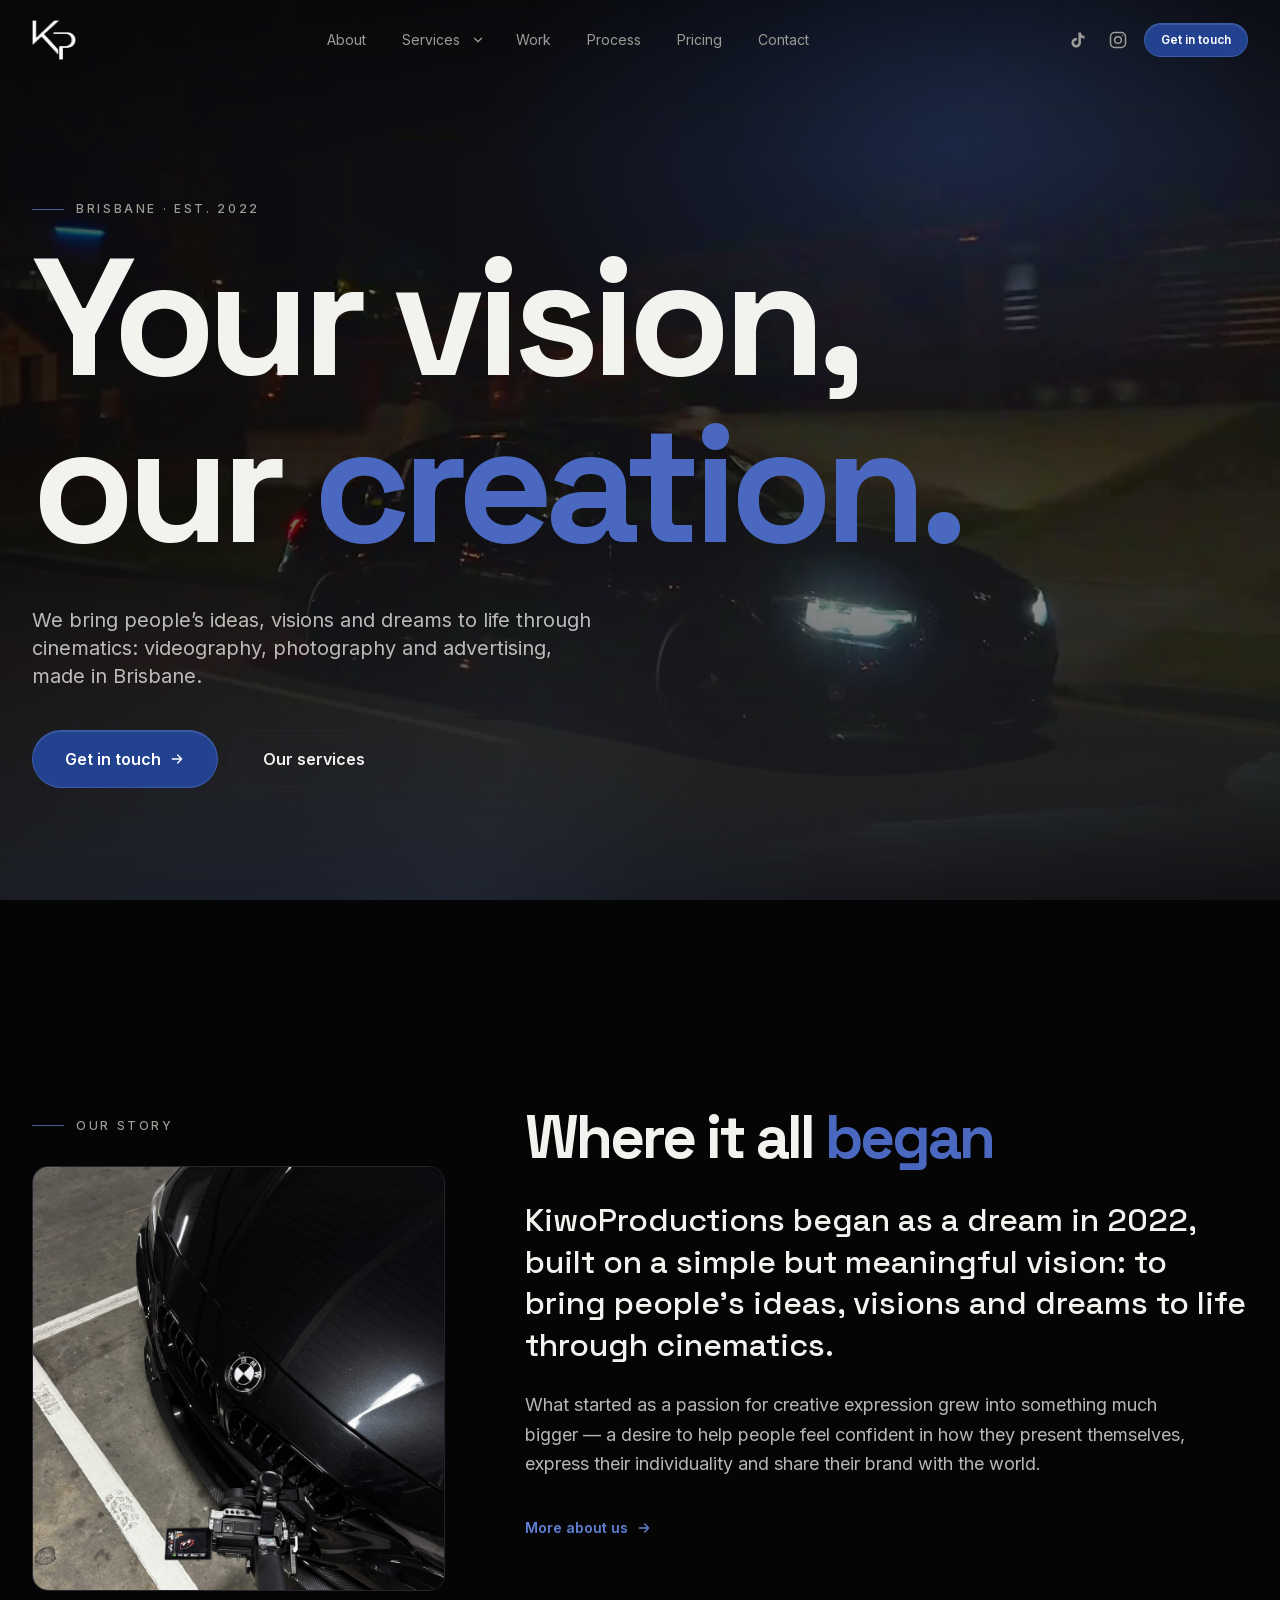
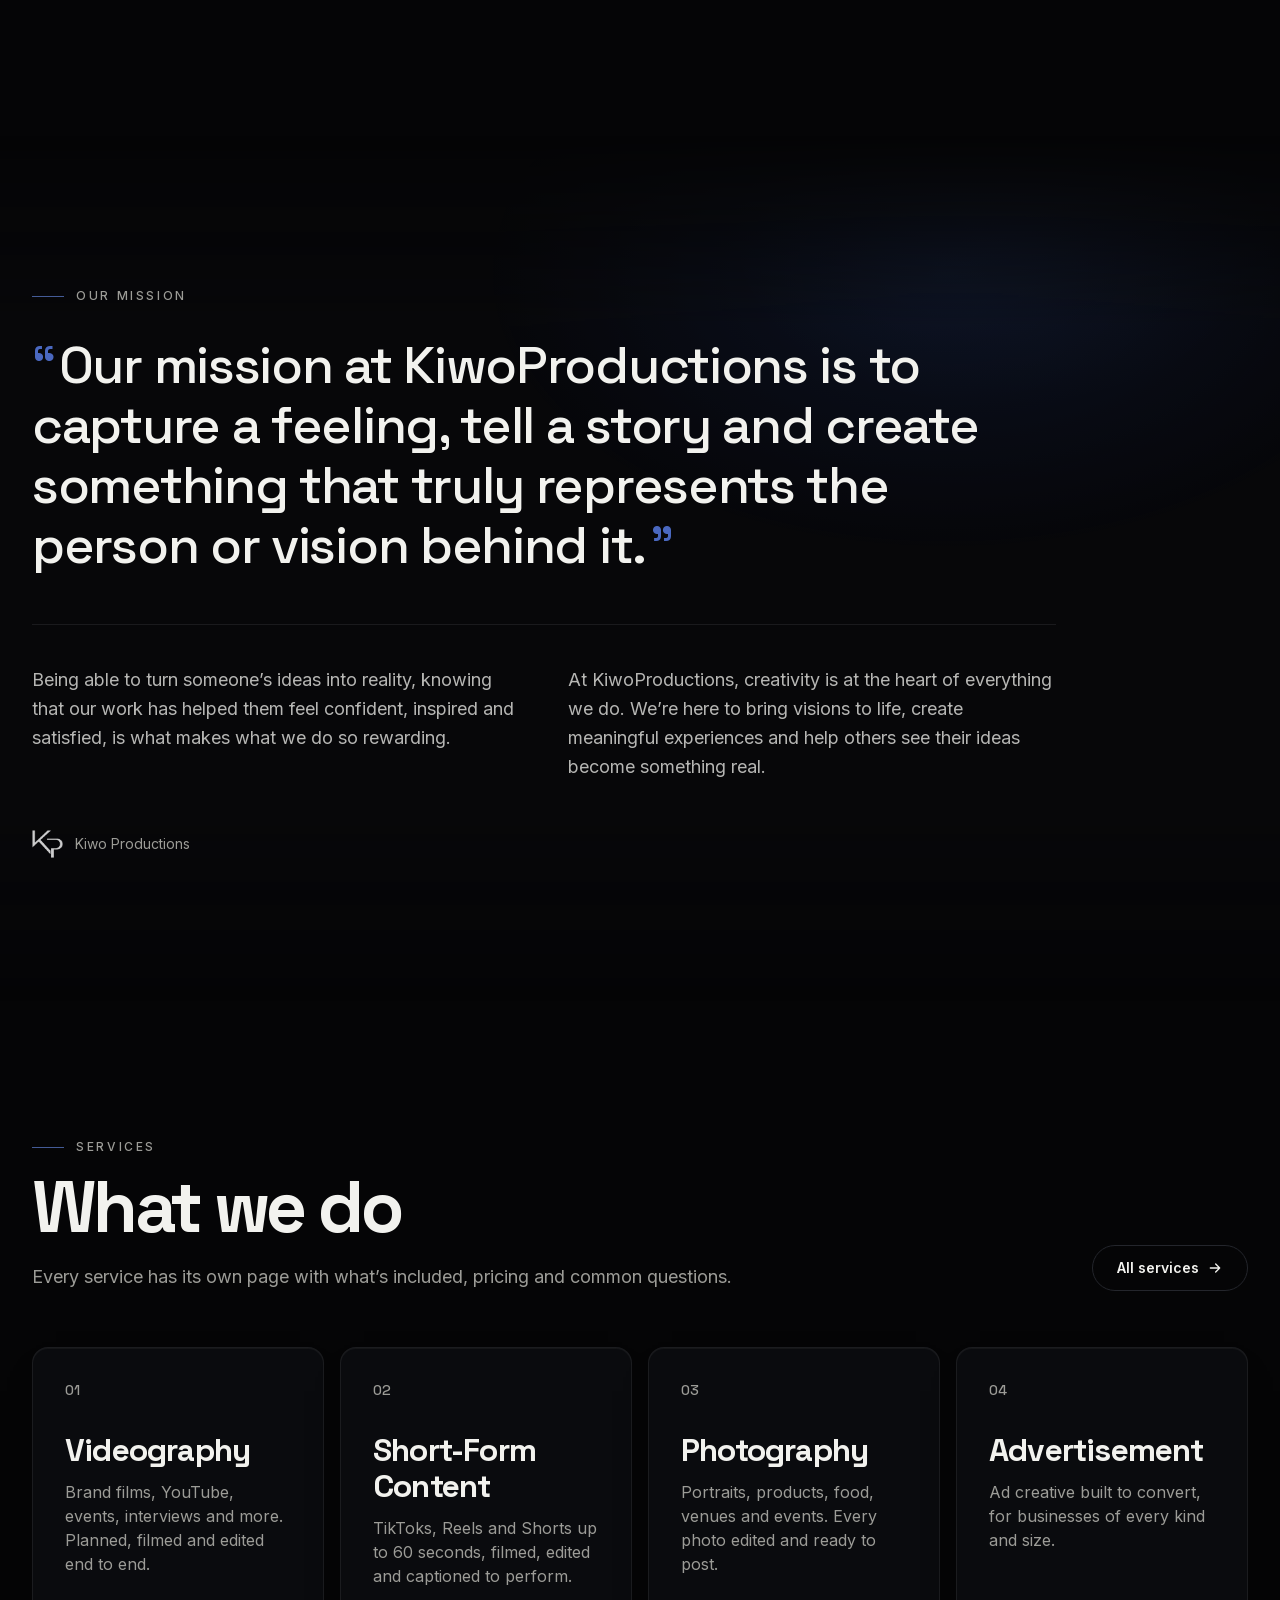
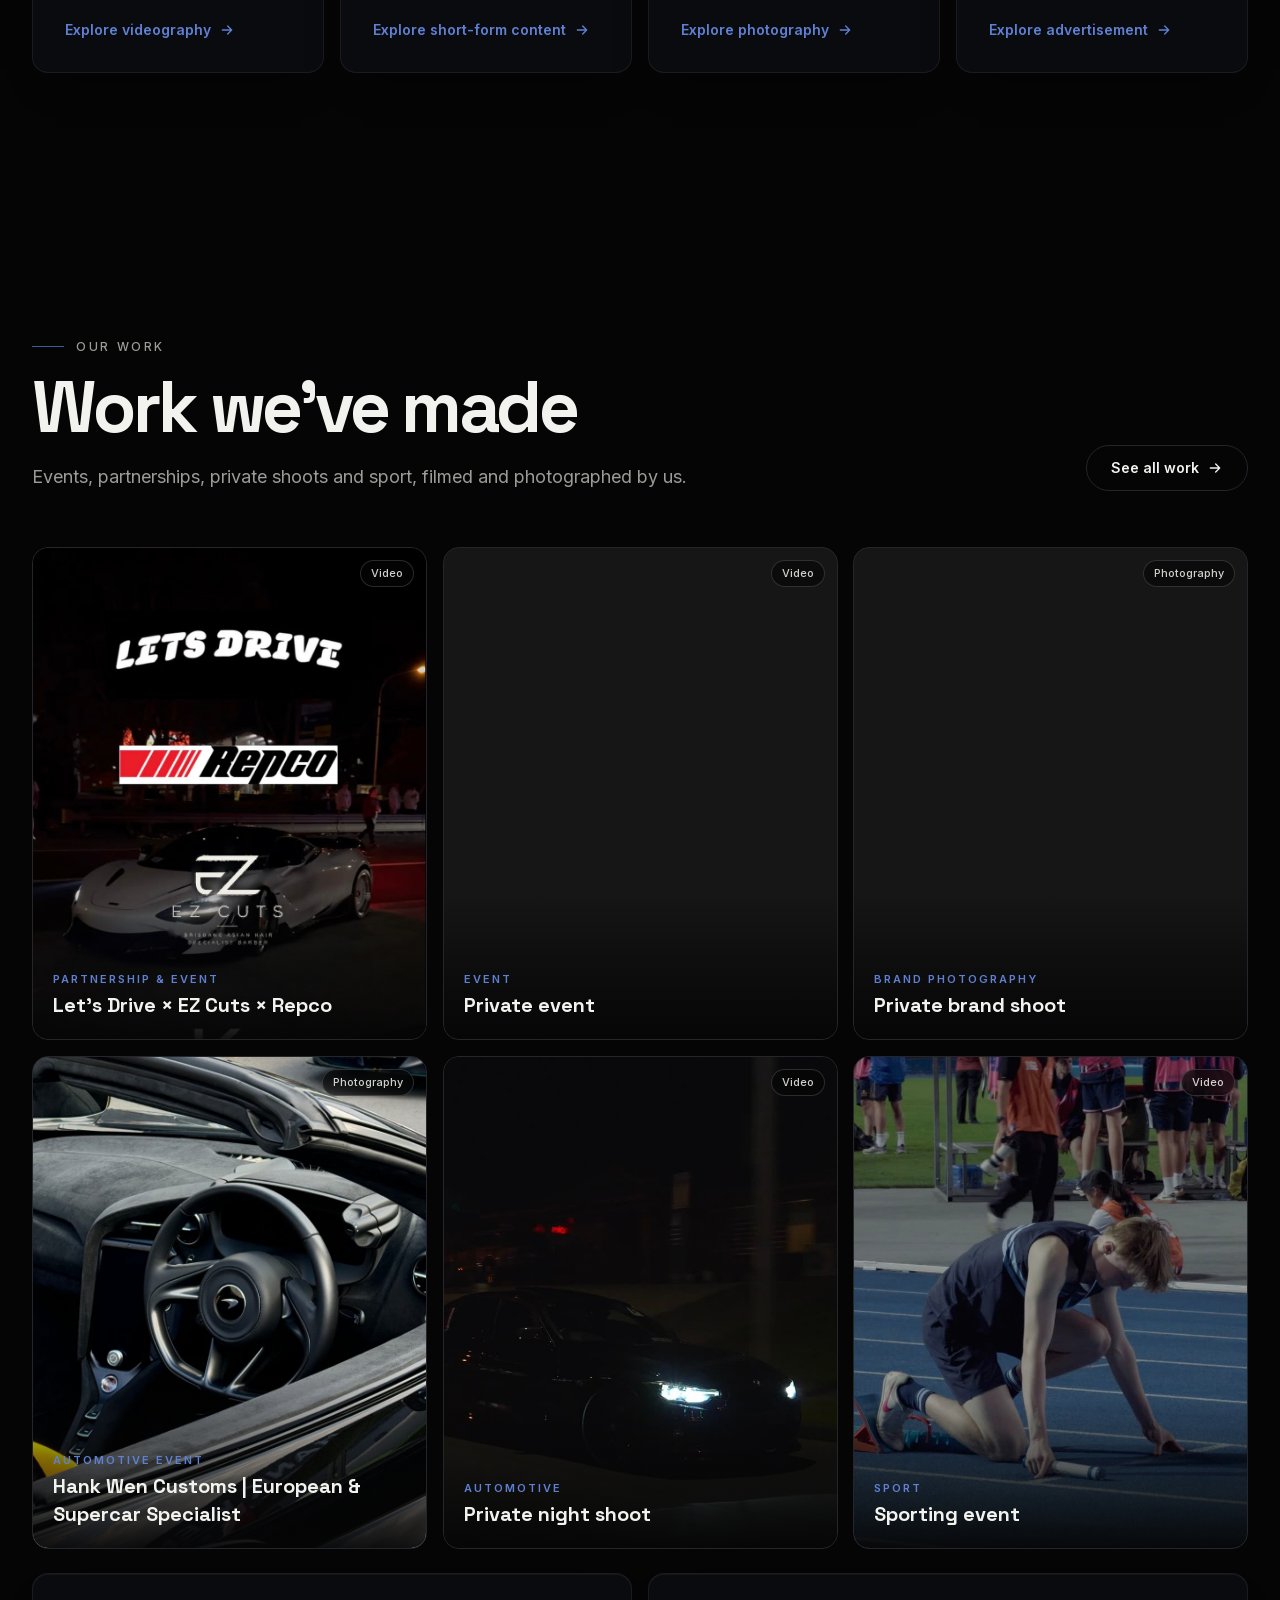
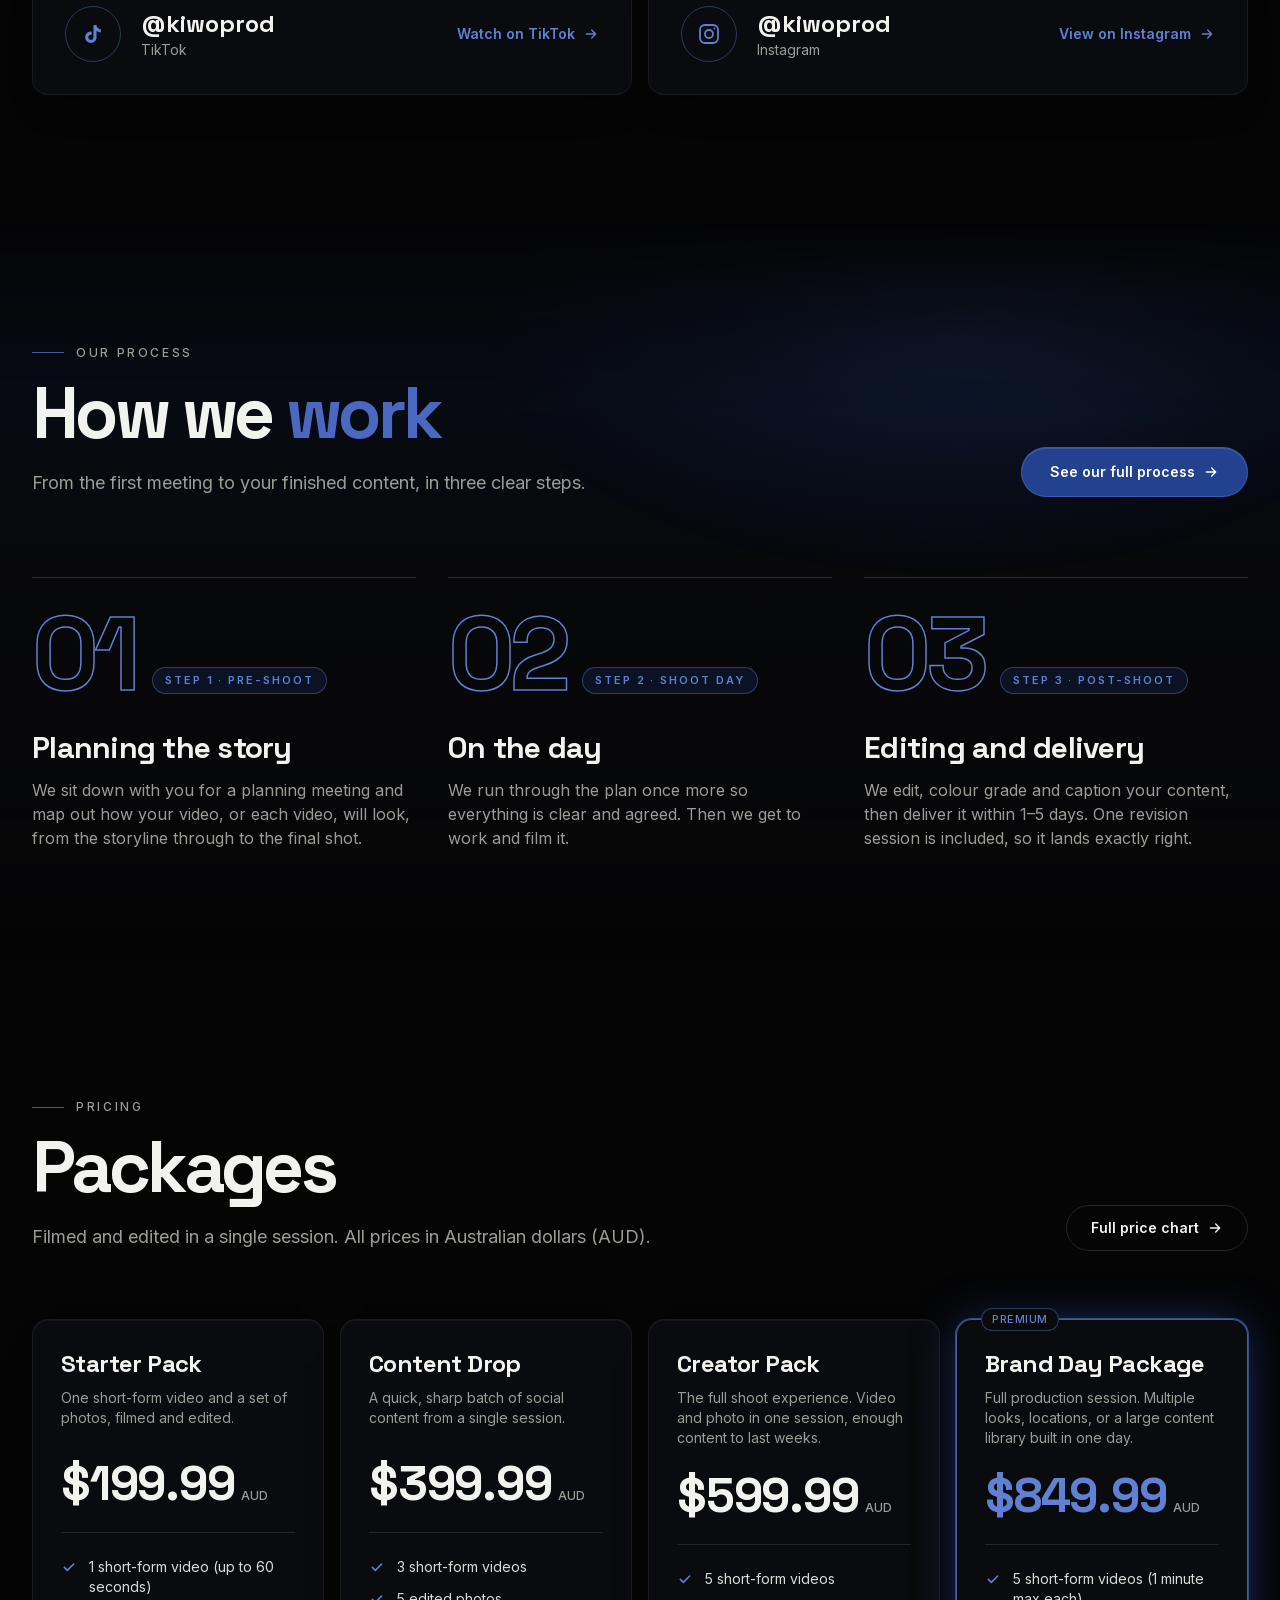
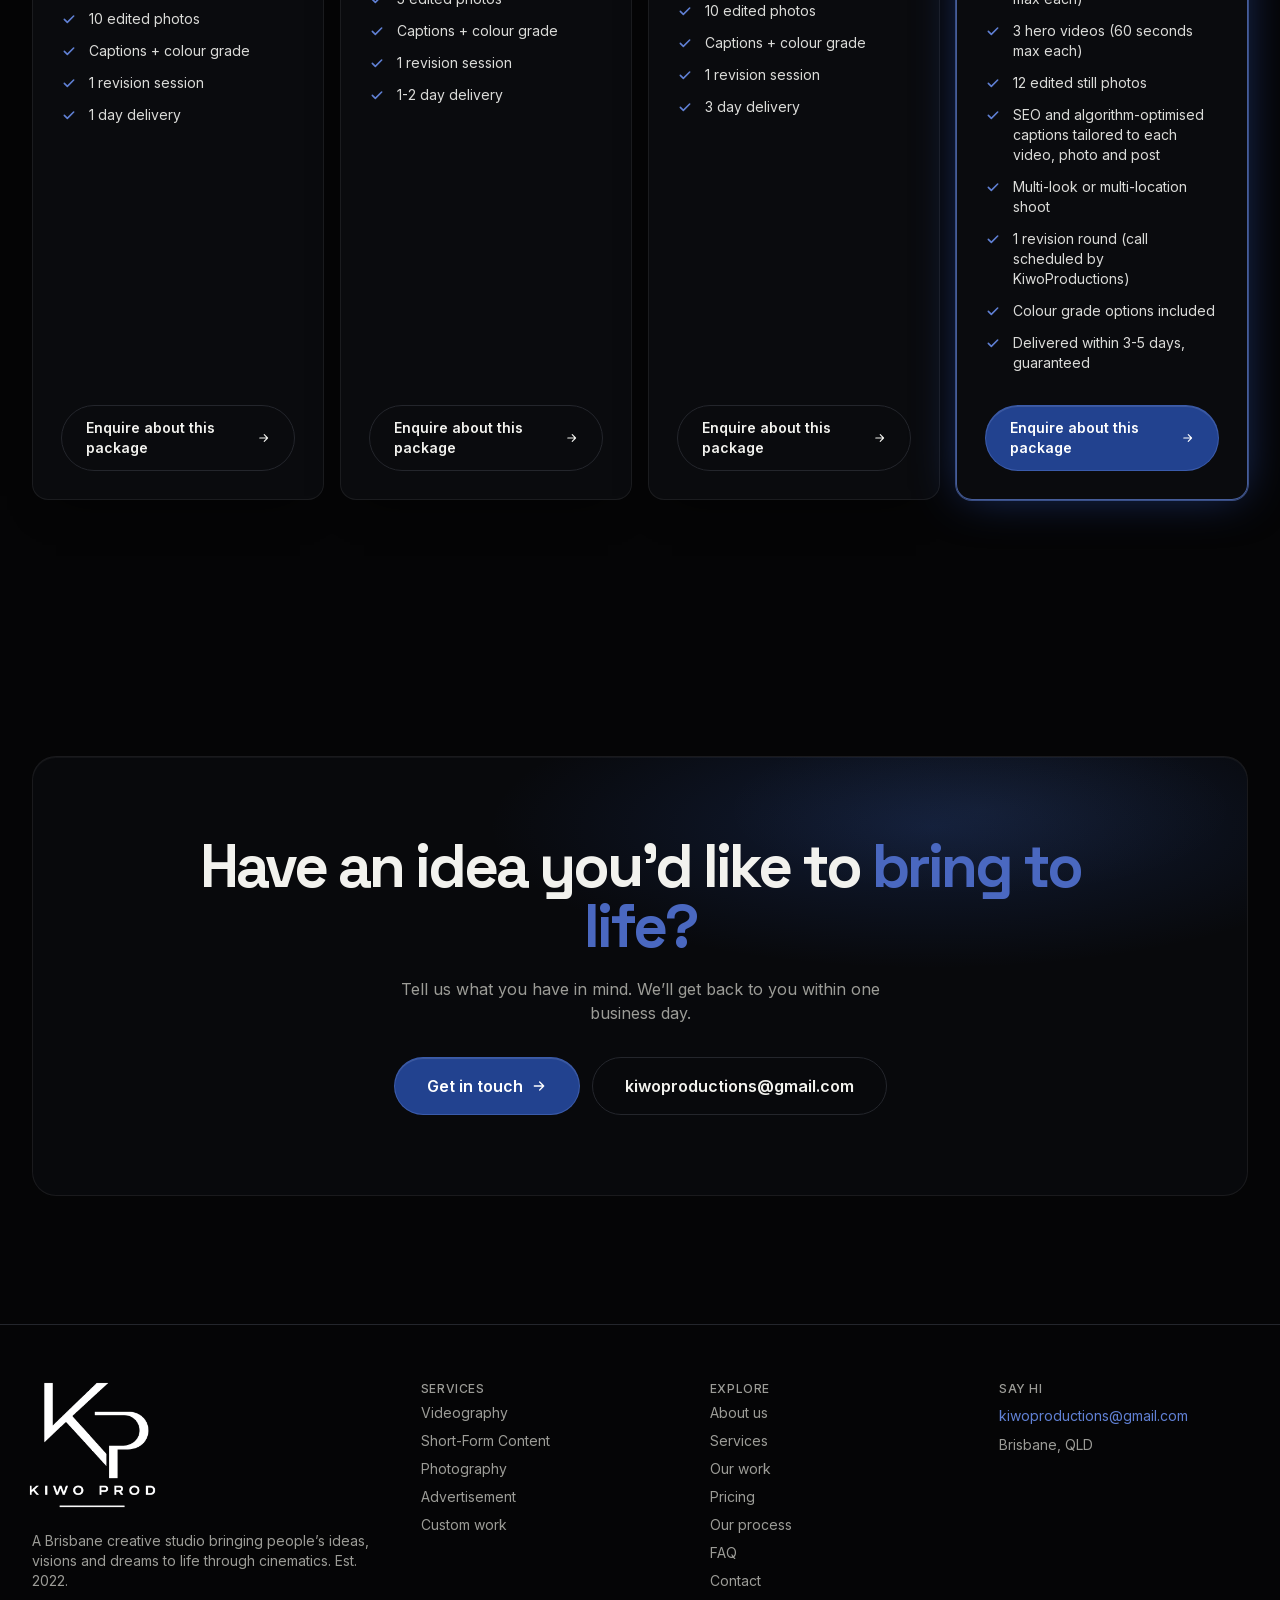
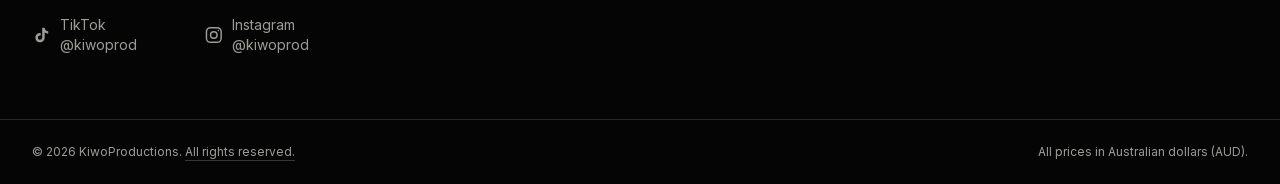
==== commit 13d3fccc: "Add files via upload" ====
--- a/index.html
+++ b/index.html
@@ -1,4 +1,4 @@
 <!DOCTYPE html><html lang="en-AU" class="__variable_94deb5 __variable_d8ebd1"><head><meta charSet="utf-8"/><meta name="viewport" content="width=device-width, initial-scale=1"/><link rel="stylesheet" href="site.css"/><meta name="theme-color" content="#050506"/><meta name="color-scheme" content="dark"/><title>Kiwo Productions | Videography &amp; Photography in Brisbane</title><meta name="description" content="A Brisbane creative studio, est. 2022, bringing people’s ideas, visions and dreams to life through videography, photography and advertising."/><meta property="og:title" content="Kiwo Productions | Your vision, our creation"/><meta property="og:description" content="Brisbane videography, photography and advertising. Est. 2022."/><meta property="og:site_name" content="Kiwo Productions"/><meta property="og:locale" content="en_AU"/><meta property="og:image:type" content="image/png"/><meta property="og:image:width" content="1200"/><meta property="og:image:height" content="630"/><meta property="og:image" content="https://www.kiwoproductions.com.au/og-image.png"/><meta property="og:type" content="website"/><meta name="twitter:card" content="summary_large_image"/><meta name="twitter:title" content="Kiwo Productions | Your vision, our creation"/><meta name="twitter:description" content="Brisbane videography, photography and advertising. Est. 2022."/><meta name="twitter:image:type" content="image/png"/><meta name="twitter:image:width" content="1200"/><meta name="twitter:image:height" content="630"/><meta name="twitter:image" content="https://www.kiwoproductions.com.au/og-image.png"/><link rel="icon" href="icon.png" type="image/png" sizes="512x512"/><link rel="apple-touch-icon" href="apple-icon.png" type="image/png" sizes="180x180"/><script>document.documentElement.classList.add('js');setTimeout(function(){if(!window.kiwoReady)document.documentElement.classList.remove('js')},2500)</script><script src="site.js" defer></script></head><body><a href="#main" class="sr-only focus:not-sr-only focus:fixed focus:left-4 focus:top-4 focus:z-[100] focus:rounded-full focus:bg-accent-fill focus:text-white focus:px-4 focus:py-2 focus:text-ink">Skip to content</a><header class="fixed inset-x-0 top-0 z-50 transition-colors duration-300 border-b border-transparent"><div class="container-x flex h-16 items-center justify-between gap-4 md:h-20"><a class="group inline-flex shrink-0 items-center " aria-label="KiwoProductions home" href="index.html"><img alt="KIWO PROD" width="374" height="343" decoding="async" class="w-auto transition-transform duration-300 ease-out group-hover:scale-105 h-9 md:h-10" src="kiwo-mark.png"></a><nav class="hidden items-center gap-1 md:flex" aria-label="Main"><a class="relative rounded-full px-2.5 py-2 text-sm transition-colors lg:px-4 hover:text-fg text-muted" href="about.html">About</a><div class="relative"><div class="flex items-center"><a class="relative rounded-full py-2 pl-2.5 pr-1 text-sm transition-colors lg:pl-4 hover:text-fg text-muted" href="services.html">Services</a><button type="button" aria-expanded="false" aria-controls="services-menu" aria-label="Show services" class="mr-1 flex h-7 w-7 items-center justify-center rounded-full transition hover:text-fg text-muted"><svg viewBox="0 0 24 24" class="h-3.5 w-3.5 transition-transform " fill="none" stroke="currentColor" stroke-width="2.2" aria-hidden="true"><path d="m6 9 6 6 6-6" stroke-linecap="round" stroke-linejoin="round"></path></svg></button></div><div id="services-menu" hidden class="absolute left-1/2 top-full z-50 w-[22rem] -translate-x-1/2 pt-3"><div class="overflow-hidden rounded-2xl border border-white/[0.08] bg-obsidian/95 p-2 shadow-[0_24px_60px_-20px_rgba(0,0,0,0.9)] backdrop-blur-xl"><ul><li><a href="videography.html" class="block rounded-xl px-4 py-3 transition hover:bg-white/[0.04]"><span class="block font-display text-[15px] font-bold text-fg">Videography</span><span class="mt-0.5 block text-xs leading-snug text-muted">Brand films, YouTube, events, interviews and more. Planned, filmed and edited end to end.</span></a></li><li><a href="short-form-content.html" class="block rounded-xl px-4 py-3 transition hover:bg-white/[0.04]"><span class="block font-display text-[15px] font-bold text-fg">Short-Form Content</span><span class="mt-0.5 block text-xs leading-snug text-muted">TikToks, Reels and Shorts up to 60 seconds, filmed, edited and captioned to perform.</span></a></li><li><a href="photography.html" class="block rounded-xl px-4 py-3 transition hover:bg-white/[0.04]"><span class="block font-display text-[15px] font-bold text-fg">Photography</span><span class="mt-0.5 block text-xs leading-snug text-muted">Portraits, products, food, venues and events. Every photo edited and ready to post.</span></a></li><li><a href="advertisement.html" class="block rounded-xl px-4 py-3 transition hover:bg-white/[0.04]"><span class="block font-display text-[15px] font-bold text-fg">Advertisement</span><span class="mt-0.5 block text-xs leading-snug text-muted">Ad creative built to convert, for businesses of every kind and size.</span></a></li></ul><a href="services.html" class="mt-1 flex items-center justify-between rounded-xl border-t border-white/[0.06] px-4 py-3 text-sm font-semibold text-accent hover:bg-white/[0.04]">All services <span aria-hidden="true">→</span></a></div></div></div><a class="relative rounded-full px-2.5 py-2 text-sm transition-colors lg:px-4 hover:text-fg text-muted" href="work.html">Work</a><a class="relative rounded-full px-2.5 py-2 text-sm transition-colors lg:px-4 hover:text-fg text-muted" href="process.html">Process</a><a class="relative rounded-full px-2.5 py-2 text-sm transition-colors lg:px-4 hover:text-fg text-muted" href="pricing.html">Pricing</a><a class="relative rounded-full px-2.5 py-2 text-sm transition-colors lg:px-4 hover:text-fg text-muted" href="contact.html">Contact</a></nav><div class="flex items-center gap-2"><div class="flex items-center gap-1 hidden sm:flex md:hidden lg:flex"><a href="https://www.tiktok.com/@kiwoprod" target="_blank" rel="noopener noreferrer" class="inline-flex items-center gap-2 rounded-full p-2 text-muted transition hover:-translate-y-0.5 hover:text-accent" aria-label="KiwoProductions on TikTok"><svg viewBox="0 0 24 24" fill="currentColor" class="h-5 w-5" aria-hidden="true"><path d="M16.6 5.82A4.28 4.28 0 0 1 15.54 3h-3.09v12.4a2.59 2.59 0 0 1-2.59 2.5c-1.42 0-2.6-1.16-2.6-2.6 0-1.72 1.66-3.01 3.37-2.48V9.66c-3.45-.46-6.47 2.22-6.47 5.64 0 3.33 2.76 5.7 5.69 5.7 3.14 0 5.69-2.55 5.69-5.7V9.01a7.35 7.35 0 0 0 4.3 1.38V7.3s-1.88.09-3.24-1.48Z"></path></svg></a><a href="https://www.instagram.com/kiwoprod" target="_blank" rel="noopener noreferrer" class="inline-flex items-center gap-2 rounded-full p-2 text-muted transition hover:-translate-y-0.5 hover:text-accent" aria-label="KiwoProductions on Instagram"><svg viewBox="0 0 24 24" fill="none" stroke="currentColor" stroke-width="1.8" class="h-5 w-5" aria-hidden="true"><rect x="3" y="3" width="18" height="18" rx="5"></rect><circle cx="12" cy="12" r="4"></circle><circle cx="17.5" cy="6.5" r="0.9" fill="currentColor" stroke="none"></circle></svg></a></div><a class="btn-primary btn-sm hidden md:inline-flex" href="contact.html">Get in touch</a><button type="button" class="relative z-50 flex h-10 w-10 items-center justify-center rounded-full border border-line md:hidden" aria-expanded="false" aria-controls="mobile-menu" aria-label="Open menu"><span class="absolute h-0.5 w-4 bg-fg transition -translate-y-1"></span><span class="absolute h-0.5 w-4 bg-fg transition translate-y-1"></span></button></div></div></header><div id="mobile-menu" hidden class="fixed inset-x-0 bottom-0 top-16 z-40 flex flex-col overflow-y-auto bg-obsidian px-5 pb-10 pt-6 md:hidden"><nav class="flex flex-col" aria-label="Mobile"><div data-menu-item><a href="index.html" class="block border-b border-line py-4 font-display text-4xl font-bold tracking-tight text-accent">Home</a></div><div data-menu-item><a href="about.html" class="block border-b border-line py-4 font-display text-4xl font-bold tracking-tight">About</a></div><div data-menu-item><button type="button" aria-expanded="false" aria-controls="mobile-services" class="flex w-full items-center justify-between border-b border-line py-4 text-left font-display text-4xl font-bold tracking-tight">Services<svg viewBox="0 0 24 24" class="h-7 w-7 shrink-0 transition-transform duration-300 text-muted" fill="none" stroke="currentColor" stroke-width="2.2" aria-hidden="true"><path d="m6 9 6 6 6-6" stroke-linecap="round" stroke-linejoin="round"></path></svg></button><div id="mobile-services" hidden class="overflow-hidden"><ul class="border-b border-line py-2 pl-4"><li><a href="videography.html" class="flex items-center gap-3 py-2.5 font-display text-xl font-bold text-fg/80"><span class="h-1.5 w-1.5 rounded-full bg-accent" aria-hidden="true"></span>Videography</a></li><li><a href="short-form-content.html" class="flex items-center gap-3 py-2.5 font-display text-xl font-bold text-fg/80"><span class="h-1.5 w-1.5 rounded-full bg-accent" aria-hidden="true"></span>Short-Form Content</a></li><li><a href="photography.html" class="flex items-center gap-3 py-2.5 font-display text-xl font-bold text-fg/80"><span class="h-1.5 w-1.5 rounded-full bg-accent" aria-hidden="true"></span>Photography</a></li><li><a href="advertisement.html" class="flex items-center gap-3 py-2.5 font-display text-xl font-bold text-fg/80"><span class="h-1.5 w-1.5 rounded-full bg-accent" aria-hidden="true"></span>Advertisement</a></li><li><a href="services.html" class="flex items-center gap-3 py-2.5 text-sm font-semibold text-muted">All services <span aria-hidden="true">→</span></a></li></ul></div></div><div data-menu-item><a href="work.html" class="block border-b border-line py-4 font-display text-4xl font-bold tracking-tight">Work</a></div><div data-menu-item><a href="process.html" class="block border-b border-line py-4 font-display text-4xl font-bold tracking-tight">Process</a></div><div data-menu-item><a href="pricing.html" class="block border-b border-line py-4 font-display text-4xl font-bold tracking-tight">Pricing</a></div><div data-menu-item><a href="contact.html" class="block border-b border-line py-4 font-display text-4xl font-bold tracking-tight">Contact</a></div><div data-menu-item><a href="faq.html" class="block border-b border-line py-4 font-display text-4xl font-bold tracking-tight">FAQ</a></div></nav><div class="mt-8 flex flex-col gap-3"><a href="contact.html" class="btn-primary w-full py-4 text-base">Get in touch</a><a href="pricing.html" class="btn-ghost w-full py-4 text-base">See pricing</a><div class="flex items-center gap-1 justify-center pt-2">
 <a href="https://www.tiktok.com/@kiwoprod" target="_blank" rel="noopener noreferrer" class="inline-flex items-center gap-2 rounded-full p-2 text-muted transition hover:-translate-y-0.5 hover:text-accent" aria-label="KiwoProductions on TikTok"><svg viewBox="0 0 24 24" fill="currentColor" class="h-5 w-5" aria-hidden="true"><path d="M16.6 5.82A4.28 4.28 0 0 1 15.54 3h-3.09v12.4a2.59 2.59 0 0 1-2.59 2.5c-1.42 0-2.6-1.16-2.6-2.6 0-1.72 1.66-3.01 3.37-2.48V9.66c-3.45-.46-6.47 2.22-6.47 5.64 0 3.33 2.76 5.7 5.69 5.7 3.14 0 5.69-2.55 5.69-5.7V9.01a7.35 7.35 0 0 0 4.3 1.38V7.3s-1.88.09-3.24-1.48Z"></path></svg><span class="text-sm">TikTok @kiwoprod</span></a>
 <a href="https://www.instagram.com/kiwoprod" target="_blank" rel="noopener noreferrer" class="inline-flex items-center gap-2 rounded-full p-2 text-muted transition hover:-translate-y-0.5 hover:text-accent" aria-label="KiwoProductions on Instagram"><svg viewBox="0 0 24 24" fill="none" stroke="currentColor" stroke-width="1.8" class="h-5 w-5" aria-hidden="true"><rect x="3" y="3" width="18" height="18" rx="5"></rect><circle cx="12" cy="12" r="4"></circle><circle cx="17.5" cy="6.5" r="0.9" fill="currentColor" stroke="none"></circle></svg><span class="text-sm">Instagram @kiwoprod</span></a>
-</div></div></div><main id="main" class="min-h-[70vh] pt-16 md:pt-20"><div><section class="relative isolate -mt-16 overflow-hidden md:-mt-20"><div class="pointer-events-none absolute inset-0 -z-10 overflow-hidden [-webkit-mask-image:linear-gradient(to_bottom,#000_55%,transparent)] [mask-image:linear-gradient(to_bottom,#000_55%,transparent)]" aria-hidden="true"><video class="h-full w-full object-cover" autoPlay="" muted="" loop="" playsInline="" preload="auto" poster="hero-poster.jpg" tabindex="-1"><source src="hero-portrait.mp4" type="video/mp4" media="(max-aspect-ratio: 4/5)"/><source src="hero-landscape.mp4" type="video/mp4"/></video><div class="absolute inset-0 bg-obsidian/25"></div><div class="absolute inset-x-0 top-0 h-40 bg-gradient-to-b from-obsidian/60 to-transparent"></div><div class="absolute inset-0 bg-gradient-to-r from-obsidian/60 via-obsidian/15 to-transparent"></div></div><div class="hero-glow pointer-events-none absolute inset-0 -z-10" aria-hidden="true"></div><div class="container-x flex min-h-[100svh] flex-col justify-center pb-16 pt-32 md:pt-36"><div data-anim style="--y:16px"><p class="eyebrow">Brisbane · Est. 2022</p></div><div class="mt-6"><h1 class="h-display text-[clamp(3.25rem,13vw,11rem)]" aria-label="Your vision, our creation."><span class="block" aria-hidden="true"><span class="inline-block overflow-hidden pb-[0.08em] align-bottom"><span class="inline-block " data-anim="word" style="--y:110%">Your </span></span><span class="inline-block overflow-hidden pb-[0.08em] align-bottom"><span class="inline-block " data-anim="word" style="--y:110%">vision,</span></span></span><span class="block" aria-hidden="true"><span class="inline-block overflow-hidden pb-[0.08em] align-bottom"><span class="inline-block " data-anim="word" style="--y:110%">our </span></span><span class="inline-block overflow-hidden pb-[0.08em] align-bottom"><span class="inline-block text-accent-deep" data-anim="word" style="--y:110%">creation.</span></span></span></h1></div><div class="mt-8 max-w-xl" data-anim style="--y:16px"><p class="text-lg text-fg/75 md:text-xl">We bring people’s ideas, visions and dreams to life through cinematics: videography, photography and advertising, made in Brisbane.</p></div><div class="mt-10 flex flex-col gap-3 sm:flex-row" data-anim style="--y:16px"><a class="btn-primary px-8 py-4 text-base" href="contact.html">Get in touch <svg viewBox="0 0 24 24" fill="none" stroke="currentColor" stroke-width="2" class="h-4 w-4" aria-hidden="true"><path d="M5 12h14M13 6l6 6-6 6" stroke-linecap="round" stroke-linejoin="round"></path></svg></a><a class="btn-ghost px-8 py-4 text-base" href="services.html">Our services</a></div></div></section><section id="our-story" aria-labelledby="our-story-title" class="container-x scroll-mt-24 py-24 md:py-36"><div class="grid gap-10 md:grid-cols-[minmax(0,4fr)_minmax(0,7fr)] md:gap-20 md:pt-16"><div class="md:sticky md:top-28 md:self-start" data-anim style="--y:28px"><p class="eyebrow">Our story</p><figure class="mt-8 max-w-sm md:max-w-none"><img src="behind-the-scenes.jpg" width="1000" height="1030" alt="Behind the scenes: filming a black BMW up close with a camera on a gimbal" loading="lazy" decoding="async" class="h-auto w-full rounded-2xl border border-line"></figure></div><div><div data-anim style="--y:28px"><h2 id="our-story-title" class="h-display text-4xl md:text-6xl">Where it all <em class="text-accent-deep">began</em></h2></div><div data-anim style="--y:28px"><p class="mt-8 font-display text-2xl leading-snug text-fg md:text-[2rem] md:leading-[1.3]">KiwoProductions began as a dream in 2022, built on a simple but meaningful vision: to bring people’s ideas, visions and dreams to life through cinematics.</p></div><div data-anim style="--y:28px"><p class="mt-6 max-w-2xl text-lg leading-relaxed text-fg/75">What started as a passion for creative expression grew into something much bigger — a desire to help people feel confident in how they present themselves, express their individuality and share their brand with the world.</p></div><div data-anim style="--y:28px"><a class="group mt-10 inline-flex items-center gap-2 text-sm font-semibold text-accent" href="about.html">More about us <svg viewBox="0 0 24 24" fill="none" stroke="currentColor" stroke-width="2" class="h-4 w-4 transition-transform group-hover:translate-x-1" aria-hidden="true"><path d="M5 12h14M13 6l6 6-6 6" stroke-linecap="round" stroke-linejoin="round"></path></svg></a></div></div></div></section><section id="our-mission" aria-labelledby="our-mission-title" class="relative scroll-mt-24 overflow-hidden"><div aria-hidden="true" class="fade-y surface pointer-events-none absolute inset-0"><div class="hero-glow absolute inset-0 opacity-60"></div></div><div class="container-x relative py-24 md:py-36"><div data-anim style="--y:28px"><h2 id="our-mission-title" class="eyebrow font-sans">Our mission</h2></div><div data-anim style="--y:28px"><blockquote class="mt-8 max-w-5xl font-display text-3xl font-medium leading-[1.15] tracking-tight text-fg md:text-[3.25rem]"><span aria-hidden="true" class="mr-1 text-accent-deep">“</span>Our mission at KiwoProductions is to capture a feeling, tell a story and create something that truly represents the person or vision behind it.<span aria-hidden="true" class="ml-1 text-accent-deep">”</span></blockquote></div><div class="mt-12 grid max-w-5xl gap-8 border-t border-white/[0.08] pt-10 md:grid-cols-2 md:gap-12"><div data-anim style="--y:28px"><p class="text-lg leading-relaxed text-fg/75">Being able to turn someone’s ideas into reality, knowing that our work has helped them feel confident, inspired and satisfied, is what makes what we do so rewarding.</p></div><div data-anim style="--y:28px"><p class="text-lg leading-relaxed text-fg/75">At KiwoProductions, creativity is at the heart of everything we do. We’re here to bring visions to life, create meaningful experiences and help others see their ideas become something real.</p></div></div><div data-anim style="--y:28px"><p class="mt-12 flex items-center gap-3 text-sm text-muted"><img alt="" loading="lazy" width="374" height="343" decoding="async" class="h-7 w-auto opacity-80" src="kiwo-mark.png">Kiwo Productions</p></div></div></section><section class="container-x py-24 md:py-32"><div class="flex flex-col justify-between gap-6 md:flex-row md:items-end"><div class="mb-10 md:mb-14 max-w-3xl" data-anim style="--y:28px"><p class="eyebrow">Services</p><h2 class="h-display mt-4 text-5xl md:text-7xl">What we do</h2><p class="mt-5 text-lg text-muted">Every service has its own page with what’s included, pricing and common questions.</p></div><div class="mb-10 md:mb-14" data-anim style="--y:28px"><a class="btn-ghost" href="services.html">All services <svg viewBox="0 0 24 24" fill="none" stroke="currentColor" stroke-width="2" class="h-4 w-4" aria-hidden="true"><path d="M5 12h14M13 6l6 6-6 6" stroke-linecap="round" stroke-linejoin="round"></path></svg></a></div></div><div class="grid gap-4 sm:grid-cols-2 xl:grid-cols-4"><div class="h-full" data-anim style="--y:24px"><a class="card card-hover group flex h-full flex-col p-7 md:p-8" href="videography.html"><span class="font-display text-sm text-muted">01</span><h3 class="font-display font-bold tracking-tight mt-8 text-3xl md:text-[2rem]">Videography</h3><p class="mt-3 flex-1 text-muted">Brand films, YouTube, events, interviews and more. Planned, filmed and edited end to end.</p><span class="mt-8 inline-flex items-center gap-2 text-sm font-semibold text-accent">Explore videography <svg viewBox="0 0 24 24" fill="none" stroke="currentColor" stroke-width="2" class="h-4 w-4 transition-transform group-hover:translate-x-1" aria-hidden="true"><path d="M5 12h14M13 6l6 6-6 6" stroke-linecap="round" stroke-linejoin="round"></path></svg></span></a></div><div class="h-full" data-anim style="--y:24px"><a class="card card-hover group flex h-full flex-col p-7 md:p-8" href="short-form-content.html"><span class="font-display text-sm text-muted">02</span><h3 class="font-display font-bold tracking-tight mt-8 text-3xl md:text-[2rem]">Short-Form Content</h3><p class="mt-3 flex-1 text-muted">TikToks, Reels and Shorts up to 60 seconds, filmed, edited and captioned to perform.</p><span class="mt-8 inline-flex items-center gap-2 text-sm font-semibold text-accent">Explore short-form content <svg viewBox="0 0 24 24" fill="none" stroke="currentColor" stroke-width="2" class="h-4 w-4 transition-transform group-hover:translate-x-1" aria-hidden="true"><path d="M5 12h14M13 6l6 6-6 6" stroke-linecap="round" stroke-linejoin="round"></path></svg></span></a></div><div class="h-full" data-anim style="--y:24px"><a class="card card-hover group flex h-full flex-col p-7 md:p-8" href="photography.html"><span class="font-display text-sm text-muted">03</span><h3 class="font-display font-bold tracking-tight mt-8 text-3xl md:text-[2rem]">Photography</h3><p class="mt-3 flex-1 text-muted">Portraits, products, food, venues and events. Every photo edited and ready to post.</p><span class="mt-8 inline-flex items-center gap-2 text-sm font-semibold text-accent">Explore photography <svg viewBox="0 0 24 24" fill="none" stroke="currentColor" stroke-width="2" class="h-4 w-4 transition-transform group-hover:translate-x-1" aria-hidden="true"><path d="M5 12h14M13 6l6 6-6 6" stroke-linecap="round" stroke-linejoin="round"></path></svg></span></a></div><div class="h-full" data-anim style="--y:24px"><a class="card card-hover group flex h-full flex-col p-7 md:p-8" href="advertisement.html"><span class="font-display text-sm text-muted">04</span><h3 class="font-display font-bold tracking-tight mt-8 text-3xl md:text-[2rem]">Advertisement</h3><p class="mt-3 flex-1 text-muted">Ad creative built to convert, for businesses of every kind and size.</p><span class="mt-8 inline-flex items-center gap-2 text-sm font-semibold text-accent">Explore advertisement <svg viewBox="0 0 24 24" fill="none" stroke="currentColor" stroke-width="2" class="h-4 w-4 transition-transform group-hover:translate-x-1" aria-hidden="true"><path d="M5 12h14M13 6l6 6-6 6" stroke-linecap="round" stroke-linejoin="round"></path></svg></span></a></div></div></section><section id="our-work" class="container-x scroll-mt-24 py-24 md:py-32"><div class="flex flex-col justify-between gap-6 md:flex-row md:items-end"><div class="mb-10 md:mb-14 max-w-3xl" data-anim style="--y:28px"><p class="eyebrow">Our work</p><h2 class="h-display mt-4 text-5xl md:text-7xl">Work we’ve made</h2><p class="mt-5 text-lg text-muted">Events, partnerships, private shoots and sport, filmed and photographed by us.</p></div><div class="mb-10 md:mb-14" data-anim style="--y:28px"><a class="btn-ghost" href="work.html">See all work <svg viewBox="0 0 24 24" fill="none" stroke="currentColor" stroke-width="2" class="h-4 w-4" aria-hidden="true"><path d="M5 12h14M13 6l6 6-6 6" stroke-linecap="round" stroke-linejoin="round"></path></svg></a></div></div><div class="grid grid-cols-2 gap-3 md:grid-cols-3 md:gap-4"><div data-anim style="--y:24px"><a class="block rounded-2xl focus-visible:outline-none focus-visible:ring-2 focus-visible:ring-accent" href="work.html#letsdrive-ezcuts"><figure class="group relative aspect-[4/5] overflow-hidden [container-type:size] rounded-2xl border border-line bg-ink-700"><img src="letsdrive-ezcuts.jpg" width="892" height="1600" alt="Let’s Drive × EZ Cuts × Repco: partnership &amp; event by Kiwo Productions" loading="lazy" decoding="async" style="object-position:center 10%" class="w-full transition duration-700 ease-out group-hover:scale-[1.03] absolute inset-0 h-full object-cover"><figcaption class="absolute inset-x-0 bottom-0 bg-gradient-to-t from-obsidian/95 via-obsidian/50 to-transparent p-3 pt-10 md:p-5 md:pt-20"><p class="text-[9px] font-semibold uppercase tracking-[0.16em] text-accent md:text-[11px] md:tracking-[0.18em]">Partnership &amp; event</p><p class="mt-0.5 font-display text-sm font-bold leading-tight md:mt-1 md:text-xl">Let’s Drive × EZ Cuts × Repco</p></figcaption><span class="absolute right-2 top-2 hidden rounded-full sm:inline-block md:right-3 md:top-3 border border-white/15 bg-obsidian/60 px-2.5 py-1 text-[11px] font-medium text-fg/85 backdrop-blur">Video</span></figure></a></div><div data-anim style="--y:24px"><a class="block rounded-2xl focus-visible:outline-none focus-visible:ring-2 focus-visible:ring-accent" href="work.html#private-event"><figure class="group relative aspect-[4/5] overflow-hidden [container-type:size] rounded-2xl border border-line bg-ink-700"><img src="private-event.jpg" width="894" height="1600" alt="Private event: event by Kiwo Productions" loading="lazy" decoding="async" style="object-position:center 60%" class="w-full transition duration-700 ease-out group-hover:scale-[1.03] absolute inset-0 h-full object-cover"><figcaption class="absolute inset-x-0 bottom-0 bg-gradient-to-t from-obsidian/95 via-obsidian/50 to-transparent p-3 pt-10 md:p-5 md:pt-20"><p class="text-[9px] font-semibold uppercase tracking-[0.16em] text-accent md:text-[11px] md:tracking-[0.18em]">Event</p><p class="mt-0.5 font-display text-sm font-bold leading-tight md:mt-1 md:text-xl">Private event</p></figcaption><span class="absolute right-2 top-2 hidden rounded-full sm:inline-block md:right-3 md:top-3 border border-white/15 bg-obsidian/60 px-2.5 py-1 text-[11px] font-medium text-fg/85 backdrop-blur">Video</span></figure></a></div><div data-anim style="--y:24px"><a class="block rounded-2xl focus-visible:outline-none focus-visible:ring-2 focus-visible:ring-accent" href="work.html#gti-private-shoot"><figure class="group relative aspect-[4/5] overflow-hidden [container-type:size] rounded-2xl border border-line bg-ink-700"><img src="gti-private-shoot.jpg" width="1066" height="1600" alt="Private brand shoot: brand photography by Kiwo Productions" loading="lazy" decoding="async" style="object-position:center 58%" class="w-full transition duration-700 ease-out group-hover:scale-[1.03] absolute inset-0 h-full object-cover"><figcaption class="absolute inset-x-0 bottom-0 bg-gradient-to-t from-obsidian/95 via-obsidian/50 to-transparent p-3 pt-10 md:p-5 md:pt-20"><p class="text-[9px] font-semibold uppercase tracking-[0.16em] text-accent md:text-[11px] md:tracking-[0.18em]">Brand photography</p><p class="mt-0.5 font-display text-sm font-bold leading-tight md:mt-1 md:text-xl">Private brand shoot</p></figcaption><span class="absolute right-2 top-2 hidden rounded-full sm:inline-block md:right-3 md:top-3 border border-white/15 bg-obsidian/60 px-2.5 py-1 text-[11px] font-medium text-fg/85 backdrop-blur">Photography</span></figure></a></div><div data-anim style="--y:24px"><a class="block rounded-2xl focus-visible:outline-none focus-visible:ring-2 focus-visible:ring-accent" href="work.html#mclaren-750s-event"><figure class="group relative aspect-[4/5] overflow-hidden [container-type:size] rounded-2xl border border-line bg-ink-700"><img src="mclaren-750s-event.jpg" width="1200" height="1600" alt="Hank Wen Customs | European &amp; Supercar Specialist: automotive event by Kiwo Productions" loading="lazy" decoding="async" style="object-position:center 65%;max-width:none;width:calc(max(1.0526 * 100cqw, 1.1538 * 100cqh));height:calc((max(1.0526 * 100cqw, 1.1538 * 100cqh)) * 1.3333);left:clamp(calc(100cqw - max(1.0526 * 100cqw, 1.1538 * 100cqh)), calc(50cqw - 0.525 * max(1.0526 * 100cqw, 1.1538 * 100cqh)), 0px);top:clamp(calc(100cqh - (max(1.0526 * 100cqw, 1.1538 * 100cqh)) * 1.3333), calc(50cqh - 0.675 * (max(1.0526 * 100cqw, 1.1538 * 100cqh)) * 1.3333), 0px)" class="w-full transition duration-700 ease-out group-hover:scale-[1.03] absolute inset-0 h-full object-cover"><figcaption class="absolute inset-x-0 bottom-0 bg-gradient-to-t from-obsidian/95 via-obsidian/50 to-transparent p-3 pt-10 md:p-5 md:pt-20"><p class="text-[9px] font-semibold uppercase tracking-[0.16em] text-accent md:text-[11px] md:tracking-[0.18em]">Automotive event</p><p class="mt-0.5 font-display text-sm font-bold leading-tight md:mt-1 md:text-xl">Hank Wen Customs | European &amp; Supercar Specialist</p></figcaption><span class="absolute right-2 top-2 hidden rounded-full sm:inline-block md:right-3 md:top-3 border border-white/15 bg-obsidian/60 px-2.5 py-1 text-[11px] font-medium text-fg/85 backdrop-blur">Photography</span></figure></a></div><div data-anim style="--y:24px"><a class="block rounded-2xl focus-visible:outline-none focus-visible:ring-2 focus-visible:ring-accent" href="work.html#bmw-night-shoot"><figure class="group relative aspect-[4/5] overflow-hidden [container-type:size] rounded-2xl border border-line bg-ink-700"><img src="bmw-night-shoot.jpg" width="1600" height="878" alt="Private night shoot: automotive by Kiwo Productions" loading="lazy" decoding="async" style="object-position:64% 72%" class="w-full transition duration-700 ease-out group-hover:scale-[1.03] absolute inset-0 h-full object-cover"><figcaption class="absolute inset-x-0 bottom-0 bg-gradient-to-t from-obsidian/95 via-obsidian/50 to-transparent p-3 pt-10 md:p-5 md:pt-20"><p class="text-[9px] font-semibold uppercase tracking-[0.16em] text-accent md:text-[11px] md:tracking-[0.18em]">Automotive</p><p class="mt-0.5 font-display text-sm font-bold leading-tight md:mt-1 md:text-xl">Private night shoot</p></figcaption><span class="absolute right-2 top-2 hidden rounded-full sm:inline-block md:right-3 md:top-3 border border-white/15 bg-obsidian/60 px-2.5 py-1 text-[11px] font-medium text-fg/85 backdrop-blur">Video</span></figure></a></div><div data-anim style="--y:24px"><a class="block rounded-2xl focus-visible:outline-none focus-visible:ring-2 focus-visible:ring-accent" href="work.html#sporting-event"><figure class="group relative aspect-[4/5] overflow-hidden [container-type:size] rounded-2xl border border-line bg-ink-700"><img src="sporting-event.jpg" width="1600" height="898" alt="Sporting event: sport by Kiwo Productions" loading="lazy" decoding="async" style="object-position:42% 62%" class="w-full transition duration-700 ease-out group-hover:scale-[1.03] absolute inset-0 h-full object-cover"><figcaption class="absolute inset-x-0 bottom-0 bg-gradient-to-t from-obsidian/95 via-obsidian/50 to-transparent p-3 pt-10 md:p-5 md:pt-20"><p class="text-[9px] font-semibold uppercase tracking-[0.16em] text-accent md:text-[11px] md:tracking-[0.18em]">Sport</p><p class="mt-0.5 font-display text-sm font-bold leading-tight md:mt-1 md:text-xl">Sporting event</p></figcaption><span class="absolute right-2 top-2 hidden rounded-full sm:inline-block md:right-3 md:top-3 border border-white/15 bg-obsidian/60 px-2.5 py-1 text-[11px] font-medium text-fg/85 backdrop-blur">Video</span></figure></a></div></div><div class="mt-6"><div data-anim style="--y:28px"><div class="grid gap-4 md:grid-cols-2"><a href="https://www.tiktok.com/@kiwoprod" target="_blank" rel="noopener noreferrer" class="card card-hover group flex items-center justify-between gap-6 p-6 md:p-8"><span class="flex items-center gap-5"><span class="flex h-14 w-14 shrink-0 items-center justify-center rounded-full border border-accent/40 text-accent"><svg viewBox="0 0 24 24" fill="currentColor" class="h-6 w-6" aria-hidden="true"><path d="M16.6 5.82A4.28 4.28 0 0 1 15.54 3h-3.09v12.4a2.59 2.59 0 0 1-2.59 2.5c-1.42 0-2.6-1.16-2.6-2.6 0-1.72 1.66-3.01 3.37-2.48V9.66c-3.45-.46-6.47 2.22-6.47 5.64 0 3.33 2.76 5.7 5.69 5.7 3.14 0 5.69-2.55 5.69-5.7V9.01a7.35 7.35 0 0 0 4.3 1.38V7.3s-1.88.09-3.24-1.48Z"></path></svg></span><span><span class="block font-display text-2xl font-semibold">@kiwoprod</span><span class="block text-sm text-muted">TikTok</span></span></span><span class="hidden items-center gap-2 text-sm font-semibold text-accent sm:inline-flex">Watch on TikTok <svg viewBox="0 0 24 24" fill="none" stroke="currentColor" stroke-width="2" class="h-4 w-4 transition-transform group-hover:translate-x-1" aria-hidden="true"><path d="M5 12h14M13 6l6 6-6 6" stroke-linecap="round" stroke-linejoin="round"></path></svg></span></a><a href="https://www.instagram.com/kiwoprod" target="_blank" rel="noopener noreferrer" class="card card-hover group flex items-center justify-between gap-6 p-6 md:p-8"><span class="flex items-center gap-5"><span class="flex h-14 w-14 shrink-0 items-center justify-center rounded-full border border-accent/40 text-accent"><svg viewBox="0 0 24 24" fill="none" stroke="currentColor" stroke-width="1.8" class="h-6 w-6" aria-hidden="true"><rect x="3" y="3" width="18" height="18" rx="5"></rect><circle cx="12" cy="12" r="4"></circle><circle cx="17.5" cy="6.5" r="0.9" fill="currentColor" stroke="none"></circle></svg></span><span><span class="block font-display text-2xl font-semibold">@kiwoprod</span><span class="block text-sm text-muted">Instagram</span></span></span><span class="hidden items-center gap-2 text-sm font-semibold text-accent sm:inline-flex">View on Instagram <svg viewBox="0 0 24 24" fill="none" stroke="currentColor" stroke-width="2" class="h-4 w-4 transition-transform group-hover:translate-x-1" aria-hidden="true"><path d="M5 12h14M13 6l6 6-6 6" stroke-linecap="round" stroke-linejoin="round"></path></svg></span></a></div></div></div></section><section id="how-we-work" aria-labelledby="how-we-work-title" class="relative scroll-mt-20 overflow-hidden"><div aria-hidden="true" class="fade-y pointer-events-none absolute inset-0 bg-gradient-to-b from-navy/40 via-[#0B0C10]/40 to-[#0B0C10]/20"><div class="hero-glow absolute inset-0 opacity-70"></div></div><div class="container-x relative py-20 md:py-28"><div class="flex flex-col justify-between gap-6 md:flex-row md:items-end"><div class="max-w-3xl" data-anim style="--y:28px"><p class="eyebrow">Our process</p><h2 id="how-we-work-title" class="h-display mt-4 text-5xl md:text-7xl">How we <em class="text-accent-deep">work</em></h2><p class="mt-5 text-lg text-muted">From the first meeting to your finished content, in three clear steps.</p></div><div class="shrink-0" data-anim style="--y:28px"><a class="btn-primary px-7 py-3.5" href="process.html">See our full process <svg viewBox="0 0 24 24" fill="none" stroke="currentColor" stroke-width="2" class="h-4 w-4" aria-hidden="true"><path d="M5 12h14M13 6l6 6-6 6" stroke-linecap="round" stroke-linejoin="round"></path></svg></a></div></div><div class="mt-14 grid gap-10 md:mt-20 md:grid-cols-3 md:gap-8"><div data-anim style="--y:24px"><article class="relative border-t border-accent/30 pt-6"><div class="flex items-end gap-4"><span aria-hidden="true" class="block font-display font-bold leading-none tracking-tighter text-transparent [-webkit-text-stroke:1.5px_#6080D4] text-[6.5rem]">01</span><span class="mb-3 rounded-full border border-accent/40 bg-accent-dim px-3 py-1 text-[11px] font-semibold uppercase tracking-[0.18em] text-accent">Step 1 · Pre-shoot</span></div><h3 class="mt-6 font-display text-3xl font-bold tracking-tight">Planning the story</h3><p class="mt-3 text-muted">We sit down with you for a planning meeting and map out how your video, or each video, will look, from the storyline through to the final shot.</p></article></div><div data-anim style="--y:24px"><article class="relative border-t border-accent/30 pt-6"><div class="flex items-end gap-4"><span aria-hidden="true" class="block font-display font-bold leading-none tracking-tighter text-transparent [-webkit-text-stroke:1.5px_#6080D4] text-[6.5rem]">02</span><span class="mb-3 rounded-full border border-accent/40 bg-accent-dim px-3 py-1 text-[11px] font-semibold uppercase tracking-[0.18em] text-accent">Step 2 · Shoot day</span></div><h3 class="mt-6 font-display text-3xl font-bold tracking-tight">On the day</h3><p class="mt-3 text-muted">We run through the plan once more so everything is clear and agreed. Then we get to work and film it.</p></article></div><div data-anim style="--y:24px"><article class="relative border-t border-accent/30 pt-6"><div class="flex items-end gap-4"><span aria-hidden="true" class="block font-display font-bold leading-none tracking-tighter text-transparent [-webkit-text-stroke:1.5px_#6080D4] text-[6.5rem]">03</span><span class="mb-3 rounded-full border border-accent/40 bg-accent-dim px-3 py-1 text-[11px] font-semibold uppercase tracking-[0.18em] text-accent">Step 3 · Post-shoot</span></div><h3 class="mt-6 font-display text-3xl font-bold tracking-tight">Editing and delivery</h3><p class="mt-3 text-muted">We edit, colour grade and caption your content, then deliver it within 1–5 days. One revision session is included, so it lands exactly right.</p></article></div></div></div></section><section class="container-x py-24 md:py-32"><div class="flex flex-col justify-between gap-6 md:flex-row md:items-end"><div class="mb-10 md:mb-14 max-w-3xl" data-anim style="--y:28px"><p class="eyebrow">Pricing</p><h2 class="h-display mt-4 text-5xl md:text-7xl">Packages</h2><p class="mt-5 text-lg text-muted">Filmed and edited in a single session. All prices in Australian dollars (AUD).</p></div><div class="mb-10 md:mb-14" data-anim style="--y:28px"><a class="btn-ghost" href="pricing.html#price-chart">Full price chart <svg viewBox="0 0 24 24" fill="none" stroke="currentColor" stroke-width="2" class="h-4 w-4" aria-hidden="true"><path d="M5 12h14M13 6l6 6-6 6" stroke-linecap="round" stroke-linejoin="round"></path></svg></a></div></div><div class="grid gap-4 pt-3 sm:grid-cols-2 xl:grid-cols-4"><div class="h-full" data-anim style="--y:24px"><article class="card card-hover relative flex h-full flex-col p-6 md:p-7 "><h3 class="font-display text-2xl font-bold">Starter Pack</h3><p class="mt-2 min-h-[3rem] text-sm text-muted">One short-form video and a set of photos, filmed and edited.</p><p class="mt-6 flex items-baseline gap-1.5"><span class="font-display text-5xl font-bold tracking-tight ">$199.99</span><span class="text-xs font-medium text-muted">AUD</span></p><ul class="mt-6 flex-1 space-y-3 border-t border-line pt-6 text-sm"><li class="flex gap-3"><svg viewBox="0 0 24 24" fill="none" stroke="currentColor" stroke-width="2.4" class="mt-0.5 h-4 w-4 shrink-0 text-accent" aria-hidden="true"><path d="m5 12.5 4.5 4.5L19 7.5" stroke-linecap="round" stroke-linejoin="round"></path></svg><span class="text-fg/90">1 short-form video (up to 60 seconds)</span></li><li class="flex gap-3"><svg viewBox="0 0 24 24" fill="none" stroke="currentColor" stroke-width="2.4" class="mt-0.5 h-4 w-4 shrink-0 text-accent" aria-hidden="true"><path d="m5 12.5 4.5 4.5L19 7.5" stroke-linecap="round" stroke-linejoin="round"></path></svg><span class="text-fg/90">10 edited photos</span></li><li class="flex gap-3"><svg viewBox="0 0 24 24" fill="none" stroke="currentColor" stroke-width="2.4" class="mt-0.5 h-4 w-4 shrink-0 text-accent" aria-hidden="true"><path d="m5 12.5 4.5 4.5L19 7.5" stroke-linecap="round" stroke-linejoin="round"></path></svg><span class="text-fg/90">Captions + colour grade</span></li><li class="flex gap-3"><svg viewBox="0 0 24 24" fill="none" stroke="currentColor" stroke-width="2.4" class="mt-0.5 h-4 w-4 shrink-0 text-accent" aria-hidden="true"><path d="m5 12.5 4.5 4.5L19 7.5" stroke-linecap="round" stroke-linejoin="round"></path></svg><span class="text-fg/90">1 revision session</span></li><li class="flex gap-3"><svg viewBox="0 0 24 24" fill="none" stroke="currentColor" stroke-width="2.4" class="mt-0.5 h-4 w-4 shrink-0 text-accent" aria-hidden="true"><path d="m5 12.5 4.5 4.5L19 7.5" stroke-linecap="round" stroke-linejoin="round"></path></svg><span class="text-fg/90">1 day delivery</span></li></ul><a class="btn-ghost mt-8 w-full" href="contact.html?service=starter-pack#enquiry-form">Enquire about this package <svg viewBox="0 0 24 24" fill="none" stroke="currentColor" stroke-width="2" class="h-4 w-4" aria-hidden="true"><path d="M5 12h14M13 6l6 6-6 6" stroke-linecap="round" stroke-linejoin="round"></path></svg></a></article></div><div class="h-full" data-anim style="--y:24px"><article class="card card-hover relative flex h-full flex-col p-6 md:p-7 "><h3 class="font-display text-2xl font-bold">Content Drop</h3><p class="mt-2 min-h-[3rem] text-sm text-muted">A quick, sharp batch of social content from a single session.</p><p class="mt-6 flex items-baseline gap-1.5"><span class="font-display text-5xl font-bold tracking-tight ">$399.99</span><span class="text-xs font-medium text-muted">AUD</span></p><ul class="mt-6 flex-1 space-y-3 border-t border-line pt-6 text-sm"><li class="flex gap-3"><svg viewBox="0 0 24 24" fill="none" stroke="currentColor" stroke-width="2.4" class="mt-0.5 h-4 w-4 shrink-0 text-accent" aria-hidden="true"><path d="m5 12.5 4.5 4.5L19 7.5" stroke-linecap="round" stroke-linejoin="round"></path></svg><span class="text-fg/90">3 short-form videos</span></li><li class="flex gap-3"><svg viewBox="0 0 24 24" fill="none" stroke="currentColor" stroke-width="2.4" class="mt-0.5 h-4 w-4 shrink-0 text-accent" aria-hidden="true"><path d="m5 12.5 4.5 4.5L19 7.5" stroke-linecap="round" stroke-linejoin="round"></path></svg><span class="text-fg/90">5 edited photos</span></li><li class="flex gap-3"><svg viewBox="0 0 24 24" fill="none" stroke="currentColor" stroke-width="2.4" class="mt-0.5 h-4 w-4 shrink-0 text-accent" aria-hidden="true"><path d="m5 12.5 4.5 4.5L19 7.5" stroke-linecap="round" stroke-linejoin="round"></path></svg><span class="text-fg/90">Captions + colour grade</span></li><li class="flex gap-3"><svg viewBox="0 0 24 24" fill="none" stroke="currentColor" stroke-width="2.4" class="mt-0.5 h-4 w-4 shrink-0 text-accent" aria-hidden="true"><path d="m5 12.5 4.5 4.5L19 7.5" stroke-linecap="round" stroke-linejoin="round"></path></svg><span class="text-fg/90">1 revision session</span></li><li class="flex gap-3"><svg viewBox="0 0 24 24" fill="none" stroke="currentColor" stroke-width="2.4" class="mt-0.5 h-4 w-4 shrink-0 text-accent" aria-hidden="true"><path d="m5 12.5 4.5 4.5L19 7.5" stroke-linecap="round" stroke-linejoin="round"></path></svg><span class="text-fg/90">1-2 day delivery</span></li></ul><a class="btn-ghost mt-8 w-full" href="contact.html?service=content-drop#enquiry-form">Enquire about this package <svg viewBox="0 0 24 24" fill="none" stroke="currentColor" stroke-width="2" class="h-4 w-4" aria-hidden="true"><path d="M5 12h14M13 6l6 6-6 6" stroke-linecap="round" stroke-linejoin="round"></path></svg></a></article></div><div class="h-full" data-anim style="--y:24px"><article class="card card-hover relative flex h-full flex-col p-6 md:p-7 "><h3 class="font-display text-2xl font-bold">Creator Pack</h3><p class="mt-2 min-h-[3rem] text-sm text-muted">The full shoot experience. Video and photo in one session, enough content to last weeks.</p><p class="mt-6 flex items-baseline gap-1.5"><span class="font-display text-5xl font-bold tracking-tight ">$599.99</span><span class="text-xs font-medium text-muted">AUD</span></p><ul class="mt-6 flex-1 space-y-3 border-t border-line pt-6 text-sm"><li class="flex gap-3"><svg viewBox="0 0 24 24" fill="none" stroke="currentColor" stroke-width="2.4" class="mt-0.5 h-4 w-4 shrink-0 text-accent" aria-hidden="true"><path d="m5 12.5 4.5 4.5L19 7.5" stroke-linecap="round" stroke-linejoin="round"></path></svg><span class="text-fg/90">5 short-form videos</span></li><li class="flex gap-3"><svg viewBox="0 0 24 24" fill="none" stroke="currentColor" stroke-width="2.4" class="mt-0.5 h-4 w-4 shrink-0 text-accent" aria-hidden="true"><path d="m5 12.5 4.5 4.5L19 7.5" stroke-linecap="round" stroke-linejoin="round"></path></svg><span class="text-fg/90">10 edited photos</span></li><li class="flex gap-3"><svg viewBox="0 0 24 24" fill="none" stroke="currentColor" stroke-width="2.4" class="mt-0.5 h-4 w-4 shrink-0 text-accent" aria-hidden="true"><path d="m5 12.5 4.5 4.5L19 7.5" stroke-linecap="round" stroke-linejoin="round"></path></svg><span class="text-fg/90">Captions + colour grade</span></li><li class="flex gap-3"><svg viewBox="0 0 24 24" fill="none" stroke="currentColor" stroke-width="2.4" class="mt-0.5 h-4 w-4 shrink-0 text-accent" aria-hidden="true"><path d="m5 12.5 4.5 4.5L19 7.5" stroke-linecap="round" stroke-linejoin="round"></path></svg><span class="text-fg/90">1 revision session</span></li><li class="flex gap-3"><svg viewBox="0 0 24 24" fill="none" stroke="currentColor" stroke-width="2.4" class="mt-0.5 h-4 w-4 shrink-0 text-accent" aria-hidden="true"><path d="m5 12.5 4.5 4.5L19 7.5" stroke-linecap="round" stroke-linejoin="round"></path></svg><span class="text-fg/90">3 day delivery</span></li></ul><a class="btn-ghost mt-8 w-full" href="contact.html?service=creator-pack#enquiry-form">Enquire about this package <svg viewBox="0 0 24 24" fill="none" stroke="currentColor" stroke-width="2" class="h-4 w-4" aria-hidden="true"><path d="M5 12h14M13 6l6 6-6 6" stroke-linecap="round" stroke-linejoin="round"></path></svg></a></article></div><div class="h-full" data-anim style="--y:24px"><article class="card card-hover relative flex h-full flex-col p-6 md:p-7 border-accent/70 shadow-glow"><span class="badge-accent absolute -top-3 left-6 bg-ink">Premium</span><h3 class="font-display text-2xl font-bold">Brand Day Package</h3><p class="mt-2 min-h-[3rem] text-sm text-muted">Full production session. Multiple looks, locations, or a large content library built in one day.</p><p class="mt-6 flex items-baseline gap-1.5"><span class="font-display text-5xl font-bold tracking-tight text-accent">$849.99</span><span class="text-xs font-medium text-muted">AUD</span></p><ul class="mt-6 flex-1 space-y-3 border-t border-line pt-6 text-sm"><li class="flex gap-3"><svg viewBox="0 0 24 24" fill="none" stroke="currentColor" stroke-width="2.4" class="mt-0.5 h-4 w-4 shrink-0 text-accent" aria-hidden="true"><path d="m5 12.5 4.5 4.5L19 7.5" stroke-linecap="round" stroke-linejoin="round"></path></svg><span class="text-fg/90">5 short-form videos (1 minute max each)</span></li><li class="flex gap-3"><svg viewBox="0 0 24 24" fill="none" stroke="currentColor" stroke-width="2.4" class="mt-0.5 h-4 w-4 shrink-0 text-accent" aria-hidden="true"><path d="m5 12.5 4.5 4.5L19 7.5" stroke-linecap="round" stroke-linejoin="round"></path></svg><span class="text-fg/90">3 hero videos (60 seconds max each)</span></li><li class="flex gap-3"><svg viewBox="0 0 24 24" fill="none" stroke="currentColor" stroke-width="2.4" class="mt-0.5 h-4 w-4 shrink-0 text-accent" aria-hidden="true"><path d="m5 12.5 4.5 4.5L19 7.5" stroke-linecap="round" stroke-linejoin="round"></path></svg><span class="text-fg/90">12 edited still photos</span></li><li class="flex gap-3"><svg viewBox="0 0 24 24" fill="none" stroke="currentColor" stroke-width="2.4" class="mt-0.5 h-4 w-4 shrink-0 text-accent" aria-hidden="true"><path d="m5 12.5 4.5 4.5L19 7.5" stroke-linecap="round" stroke-linejoin="round"></path></svg><span class="text-fg/90">SEO and algorithm-optimised captions tailored to each video, photo and post</span></li><li class="flex gap-3"><svg viewBox="0 0 24 24" fill="none" stroke="currentColor" stroke-width="2.4" class="mt-0.5 h-4 w-4 shrink-0 text-accent" aria-hidden="true"><path d="m5 12.5 4.5 4.5L19 7.5" stroke-linecap="round" stroke-linejoin="round"></path></svg><span class="text-fg/90">Multi-look or multi-location shoot</span></li><li class="flex gap-3"><svg viewBox="0 0 24 24" fill="none" stroke="currentColor" stroke-width="2.4" class="mt-0.5 h-4 w-4 shrink-0 text-accent" aria-hidden="true"><path d="m5 12.5 4.5 4.5L19 7.5" stroke-linecap="round" stroke-linejoin="round"></path></svg><span class="text-fg/90">1 revision round (call scheduled by KiwoProductions)</span></li><li class="flex gap-3"><svg viewBox="0 0 24 24" fill="none" stroke="currentColor" stroke-width="2.4" class="mt-0.5 h-4 w-4 shrink-0 text-accent" aria-hidden="true"><path d="m5 12.5 4.5 4.5L19 7.5" stroke-linecap="round" stroke-linejoin="round"></path></svg><span class="text-fg/90">Colour grade options included</span></li><li class="flex gap-3"><svg viewBox="0 0 24 24" fill="none" stroke="currentColor" stroke-width="2.4" class="mt-0.5 h-4 w-4 shrink-0 text-accent" aria-hidden="true"><path d="m5 12.5 4.5 4.5L19 7.5" stroke-linecap="round" stroke-linejoin="round"></path></svg><span class="text-fg/90">Delivered within 3-5 days, guaranteed</span></li></ul><a class="btn-primary mt-8 w-full" href="contact.html?service=brand-day#enquiry-form">Enquire about this package <svg viewBox="0 0 24 24" fill="none" stroke="currentColor" stroke-width="2" class="h-4 w-4" aria-hidden="true"><path d="M5 12h14M13 6l6 6-6 6" stroke-linecap="round" stroke-linejoin="round"></path></svg></a></article></div></div></section><section class="container-x py-24 md:py-32"><div data-anim style="--y:28px"><div class="relative overflow-hidden rounded-3xl border border-white/[0.07] bg-[#0B0C10]/70 shadow-[inset_0_1px_0_rgba(255,255,255,0.045)] px-6 py-14 text-center md:px-16 md:py-20"><div class="hero-glow pointer-events-none absolute inset-0" aria-hidden="true"></div><h2 class="h-display relative mx-auto max-w-4xl text-4xl md:text-6xl">Have an idea you’d like to <em class="text-accent-deep">bring to life?</em></h2><p class="relative mx-auto mt-5 max-w-lg text-muted">Tell us what you have in mind. We’ll get back to you within one business day.</p><div class="relative mt-8 flex flex-col items-center justify-center gap-3 sm:flex-row"><a class="btn-primary px-8 py-4 text-base" href="contact.html">Get in touch <svg viewBox="0 0 24 24" fill="none" stroke="currentColor" stroke-width="2" class="h-4 w-4" aria-hidden="true"><path d="M5 12h14M13 6l6 6-6 6" stroke-linecap="round" stroke-linejoin="round"></path></svg></a><a href="mailto:kiwoproductions@gmail.com" class="btn-ghost px-8 py-4 text-base">kiwoproductions@gmail.com</a></div></div></div></section></div></main><footer class="border-t border-line"><div class="container-x grid gap-10 py-14 sm:grid-cols-2 lg:grid-cols-[1.4fr_1fr_1fr_1fr]"><div class="space-y-4"><a class="group inline-flex shrink-0 items-center -ml-1" aria-label="KiwoProductions home" href="index.html"><img alt="KIWO PROD" loading="lazy" width="449" height="444" decoding="async" class="w-auto transition-transform duration-300 ease-out group-hover:scale-105 h-28 md:h-32" src="kiwo-logo.png"></a><p class="max-w-sm text-sm text-muted">A Brisbane creative studio bringing people’s ideas, visions and dreams to life through cinematics. Est. 2022.</p><div class="flex items-center gap-1 -ml-2"><a href="https://www.tiktok.com/@kiwoprod" target="_blank" rel="noopener noreferrer" class="inline-flex items-center gap-2 rounded-full p-2 text-muted transition hover:-translate-y-0.5 hover:text-accent" aria-label="KiwoProductions on TikTok"><svg viewBox="0 0 24 24" fill="currentColor" class="h-5 w-5" aria-hidden="true"><path d="M16.6 5.82A4.28 4.28 0 0 1 15.54 3h-3.09v12.4a2.59 2.59 0 0 1-2.59 2.5c-1.42 0-2.6-1.16-2.6-2.6 0-1.72 1.66-3.01 3.37-2.48V9.66c-3.45-.46-6.47 2.22-6.47 5.64 0 3.33 2.76 5.7 5.69 5.7 3.14 0 5.69-2.55 5.69-5.7V9.01a7.35 7.35 0 0 0 4.3 1.38V7.3s-1.88.09-3.24-1.48Z"></path></svg><span class="text-sm">TikTok @kiwoprod</span></a><a href="https://www.instagram.com/kiwoprod" target="_blank" rel="noopener noreferrer" class="inline-flex items-center gap-2 rounded-full p-2 text-muted transition hover:-translate-y-0.5 hover:text-accent" aria-label="KiwoProductions on Instagram"><svg viewBox="0 0 24 24" fill="none" stroke="currentColor" stroke-width="1.8" class="h-5 w-5" aria-hidden="true"><rect x="3" y="3" width="18" height="18" rx="5"></rect><circle cx="12" cy="12" r="4"></circle><circle cx="17.5" cy="6.5" r="0.9" fill="currentColor" stroke="none"></circle></svg><span class="text-sm">Instagram @kiwoprod</span></a></div></div><div><p class="label">Services</p><ul class="space-y-2 text-sm"><li><a class="text-muted transition hover:text-accent" href="videography.html">Videography</a></li><li><a class="text-muted transition hover:text-accent" href="short-form-content.html">Short-Form Content</a></li><li><a class="text-muted transition hover:text-accent" href="photography.html">Photography</a></li><li><a class="text-muted transition hover:text-accent" href="advertisement.html">Advertisement</a></li><li><a class="text-muted transition hover:text-accent" href="contact.html?type=quote#enquiry-form">Custom work</a></li></ul></div><div><p class="label">Explore</p><ul class="space-y-2 text-sm"><li><a class="text-muted transition hover:text-accent" href="about.html">About us</a></li><li><a class="text-muted transition hover:text-accent" href="services.html">Services</a></li><li><a class="text-muted transition hover:text-accent" href="work.html">Our work</a></li><li><a class="text-muted transition hover:text-accent" href="pricing.html">Pricing</a></li><li><a class="text-muted transition hover:text-accent" href="process.html">Our process</a></li><li><a class="text-muted transition hover:text-accent" href="faq.html">FAQ</a></li><li><a class="text-muted transition hover:text-accent" href="contact.html">Contact</a></li></ul></div><div><p class="label">Say hi</p><a href="mailto:kiwoproductions@gmail.com" class="link break-all text-sm">kiwoproductions@gmail.com</a><p class="mt-2 text-sm text-muted">Brisbane, QLD</p></div></div><div class="container-x flex flex-col gap-2 border-t border-line py-6 text-xs text-muted sm:flex-row sm:justify-between"><p>© 2026 KiwoProductions. <a class="underline decoration-white/20 underline-offset-4 transition hover:text-accent hover:decoration-accent" href="legal.html">All rights reserved.</a></p><p>All prices in Australian dollars (AUD).</p></div></footer></body></html>+</div></div></div><main id="main" class="min-h-[70vh] pt-16 md:pt-20"><div><section class="relative isolate -mt-16 overflow-hidden md:-mt-20"><div class="pointer-events-none absolute inset-0 -z-10 overflow-hidden [-webkit-mask-image:linear-gradient(to_bottom,#000_55%,transparent)] [mask-image:linear-gradient(to_bottom,#000_55%,transparent)]" aria-hidden="true"><video class="hero-video h-full w-full object-cover" autoPlay="" muted="" loop="" playsInline="" preload="auto" poster="hero-poster.jpg" tabindex="-1" disablePictureInPicture="" disableRemotePlayback=""><source src="hero-portrait.mp4" type="video/mp4" media="(max-aspect-ratio: 4/5)"/><source src="hero-landscape.mp4" type="video/mp4"/></video><div class="absolute inset-0 bg-obsidian/25"></div><div class="absolute inset-x-0 top-0 h-40 bg-gradient-to-b from-obsidian/60 to-transparent"></div><div class="absolute inset-0 bg-gradient-to-r from-obsidian/60 via-obsidian/15 to-transparent"></div></div><div class="hero-glow pointer-events-none absolute inset-0 -z-10" aria-hidden="true"></div><div class="container-x flex min-h-[100svh] flex-col justify-center pb-16 pt-32 md:pt-36"><div data-anim style="--y:16px"><p class="eyebrow">Brisbane · Est. 2022</p></div><div class="mt-6"><h1 class="h-display text-[clamp(3.25rem,13vw,11rem)]" aria-label="Your vision, our creation."><span class="block" aria-hidden="true"><span class="inline-block overflow-hidden pb-[0.08em] align-bottom"><span class="inline-block " data-anim="word" style="--y:110%">Your </span></span><span class="inline-block overflow-hidden pb-[0.08em] align-bottom"><span class="inline-block " data-anim="word" style="--y:110%">vision,</span></span></span><span class="block" aria-hidden="true"><span class="inline-block overflow-hidden pb-[0.08em] align-bottom"><span class="inline-block " data-anim="word" style="--y:110%">our </span></span><span class="inline-block overflow-hidden pb-[0.08em] align-bottom"><span class="inline-block text-accent-deep" data-anim="word" style="--y:110%">creation.</span></span></span></h1></div><div class="mt-8 max-w-xl" data-anim style="--y:16px"><p class="text-lg text-fg/75 md:text-xl">We bring people’s ideas, visions and dreams to life through cinematics: videography, photography and advertising, made in Brisbane.</p></div><div class="mt-10 flex flex-col gap-3 sm:flex-row" data-anim style="--y:16px"><a class="btn-primary px-8 py-4 text-base" href="contact.html">Get in touch <svg viewBox="0 0 24 24" fill="none" stroke="currentColor" stroke-width="2" class="h-4 w-4" aria-hidden="true"><path d="M5 12h14M13 6l6 6-6 6" stroke-linecap="round" stroke-linejoin="round"></path></svg></a><a class="btn-ghost px-8 py-4 text-base" href="services.html">Our services</a></div></div></section><section id="our-story" aria-labelledby="our-story-title" class="container-x scroll-mt-24 py-24 md:py-36"><div class="grid gap-10 md:grid-cols-[minmax(0,4fr)_minmax(0,7fr)] md:gap-20 md:pt-16"><div class="md:sticky md:top-28 md:self-start" data-anim style="--y:28px"><p class="eyebrow">Our story</p><figure class="mt-8 max-w-sm md:max-w-none"><img src="behind-the-scenes.jpg" width="1000" height="1030" alt="Behind the scenes: filming a black BMW up close with a camera on a gimbal" loading="lazy" decoding="async" class="h-auto w-full rounded-2xl border border-line"></figure></div><div><div data-anim style="--y:28px"><h2 id="our-story-title" class="h-display text-4xl md:text-6xl">Where it all <em class="text-accent-deep">began</em></h2></div><div data-anim style="--y:28px"><p class="mt-8 font-display text-2xl leading-snug text-fg md:text-[2rem] md:leading-[1.3]">KiwoProductions began as a dream in 2022, built on a simple but meaningful vision: to bring people’s ideas, visions and dreams to life through cinematics.</p></div><div data-anim style="--y:28px"><p class="mt-6 max-w-2xl text-lg leading-relaxed text-fg/75">What started as a passion for creative expression grew into something much bigger — a desire to help people feel confident in how they present themselves, express their individuality and share their brand with the world.</p></div><div data-anim style="--y:28px"><a class="group mt-10 inline-flex items-center gap-2 text-sm font-semibold text-accent" href="about.html">More about us <svg viewBox="0 0 24 24" fill="none" stroke="currentColor" stroke-width="2" class="h-4 w-4 transition-transform group-hover:translate-x-1" aria-hidden="true"><path d="M5 12h14M13 6l6 6-6 6" stroke-linecap="round" stroke-linejoin="round"></path></svg></a></div></div></div></section><section id="our-mission" aria-labelledby="our-mission-title" class="relative scroll-mt-24 overflow-hidden"><div aria-hidden="true" class="fade-y surface pointer-events-none absolute inset-0"><div class="hero-glow absolute inset-0 opacity-60"></div></div><div class="container-x relative py-24 md:py-36"><div data-anim style="--y:28px"><h2 id="our-mission-title" class="eyebrow font-sans">Our mission</h2></div><div data-anim style="--y:28px"><blockquote class="mt-8 max-w-5xl font-display text-3xl font-medium leading-[1.15] tracking-tight text-fg md:text-[3.25rem]"><span aria-hidden="true" class="mr-1 text-accent-deep">“</span>Our mission at KiwoProductions is to capture a feeling, tell a story and create something that truly represents the person or vision behind it.<span aria-hidden="true" class="ml-1 text-accent-deep">”</span></blockquote></div><div class="mt-12 grid max-w-5xl gap-8 border-t border-white/[0.08] pt-10 md:grid-cols-2 md:gap-12"><div data-anim style="--y:28px"><p class="text-lg leading-relaxed text-fg/75">Being able to turn someone’s ideas into reality, knowing that our work has helped them feel confident, inspired and satisfied, is what makes what we do so rewarding.</p></div><div data-anim style="--y:28px"><p class="text-lg leading-relaxed text-fg/75">At KiwoProductions, creativity is at the heart of everything we do. We’re here to bring visions to life, create meaningful experiences and help others see their ideas become something real.</p></div></div><div data-anim style="--y:28px"><p class="mt-12 flex items-center gap-3 text-sm text-muted"><img alt="" loading="lazy" width="374" height="343" decoding="async" class="h-7 w-auto opacity-80" src="kiwo-mark.png">Kiwo Productions</p></div></div></section><section class="container-x py-24 md:py-32"><div class="flex flex-col justify-between gap-6 md:flex-row md:items-end"><div class="mb-10 md:mb-14 max-w-3xl" data-anim style="--y:28px"><p class="eyebrow">Services</p><h2 class="h-display mt-4 text-5xl md:text-7xl">What we do</h2><p class="mt-5 text-lg text-muted">Every service has its own page with what’s included, pricing and common questions.</p></div><div class="mb-10 md:mb-14" data-anim style="--y:28px"><a class="btn-ghost" href="services.html">All services <svg viewBox="0 0 24 24" fill="none" stroke="currentColor" stroke-width="2" class="h-4 w-4" aria-hidden="true"><path d="M5 12h14M13 6l6 6-6 6" stroke-linecap="round" stroke-linejoin="round"></path></svg></a></div></div><div class="grid gap-4 sm:grid-cols-2 xl:grid-cols-4"><div class="h-full" data-anim style="--y:24px"><a class="card card-hover group flex h-full flex-col p-7 md:p-8" href="videography.html"><span class="font-display text-sm text-muted">01</span><h3 class="font-display font-bold tracking-tight mt-8 text-3xl md:text-[2rem]">Videography</h3><p class="mt-3 flex-1 text-muted">Brand films, YouTube, events, interviews and more. Planned, filmed and edited end to end.</p><span class="mt-8 inline-flex items-center gap-2 text-sm font-semibold text-accent">Explore videography <svg viewBox="0 0 24 24" fill="none" stroke="currentColor" stroke-width="2" class="h-4 w-4 transition-transform group-hover:translate-x-1" aria-hidden="true"><path d="M5 12h14M13 6l6 6-6 6" stroke-linecap="round" stroke-linejoin="round"></path></svg></span></a></div><div class="h-full" data-anim style="--y:24px"><a class="card card-hover group flex h-full flex-col p-7 md:p-8" href="short-form-content.html"><span class="font-display text-sm text-muted">02</span><h3 class="font-display font-bold tracking-tight mt-8 text-3xl md:text-[2rem]">Short-Form Content</h3><p class="mt-3 flex-1 text-muted">TikToks, Reels and Shorts up to 60 seconds, filmed, edited and captioned to perform.</p><span class="mt-8 inline-flex items-center gap-2 text-sm font-semibold text-accent">Explore short-form content <svg viewBox="0 0 24 24" fill="none" stroke="currentColor" stroke-width="2" class="h-4 w-4 transition-transform group-hover:translate-x-1" aria-hidden="true"><path d="M5 12h14M13 6l6 6-6 6" stroke-linecap="round" stroke-linejoin="round"></path></svg></span></a></div><div class="h-full" data-anim style="--y:24px"><a class="card card-hover group flex h-full flex-col p-7 md:p-8" href="photography.html"><span class="font-display text-sm text-muted">03</span><h3 class="font-display font-bold tracking-tight mt-8 text-3xl md:text-[2rem]">Photography</h3><p class="mt-3 flex-1 text-muted">Portraits, products, food, venues and events. Every photo edited and ready to post.</p><span class="mt-8 inline-flex items-center gap-2 text-sm font-semibold text-accent">Explore photography <svg viewBox="0 0 24 24" fill="none" stroke="currentColor" stroke-width="2" class="h-4 w-4 transition-transform group-hover:translate-x-1" aria-hidden="true"><path d="M5 12h14M13 6l6 6-6 6" stroke-linecap="round" stroke-linejoin="round"></path></svg></span></a></div><div class="h-full" data-anim style="--y:24px"><a class="card card-hover group flex h-full flex-col p-7 md:p-8" href="advertisement.html"><span class="font-display text-sm text-muted">04</span><h3 class="font-display font-bold tracking-tight mt-8 text-3xl md:text-[2rem]">Advertisement</h3><p class="mt-3 flex-1 text-muted">Ad creative built to convert, for businesses of every kind and size.</p><span class="mt-8 inline-flex items-center gap-2 text-sm font-semibold text-accent">Explore advertisement <svg viewBox="0 0 24 24" fill="none" stroke="currentColor" stroke-width="2" class="h-4 w-4 transition-transform group-hover:translate-x-1" aria-hidden="true"><path d="M5 12h14M13 6l6 6-6 6" stroke-linecap="round" stroke-linejoin="round"></path></svg></span></a></div></div></section><section id="our-work" class="container-x scroll-mt-24 py-24 md:py-32"><div class="flex flex-col justify-between gap-6 md:flex-row md:items-end"><div class="mb-10 md:mb-14 max-w-3xl" data-anim style="--y:28px"><p class="eyebrow">Our work</p><h2 class="h-display mt-4 text-5xl md:text-7xl">Work we’ve made</h2><p class="mt-5 text-lg text-muted">Events, partnerships, private shoots and sport, filmed and photographed by us.</p></div><div class="mb-10 md:mb-14" data-anim style="--y:28px"><a class="btn-ghost" href="work.html">See all work <svg viewBox="0 0 24 24" fill="none" stroke="currentColor" stroke-width="2" class="h-4 w-4" aria-hidden="true"><path d="M5 12h14M13 6l6 6-6 6" stroke-linecap="round" stroke-linejoin="round"></path></svg></a></div></div><div class="grid grid-cols-2 gap-3 md:grid-cols-3 md:gap-4"><div data-anim style="--y:24px"><a class="block rounded-2xl focus-visible:outline-none focus-visible:ring-2 focus-visible:ring-accent" href="work.html#letsdrive-ezcuts"><figure class="group relative aspect-[4/5] overflow-hidden [container-type:size] rounded-2xl border border-line bg-ink-700"><img src="letsdrive-ezcuts.jpg" width="892" height="1600" alt="Let’s Drive × EZ Cuts × Repco: partnership &amp; event by Kiwo Productions" loading="lazy" decoding="async" style="object-position:center 10%" class="w-full transition duration-700 ease-out group-hover:scale-[1.03] absolute inset-0 h-full object-cover"><figcaption class="absolute inset-x-0 bottom-0 bg-gradient-to-t from-obsidian/95 via-obsidian/50 to-transparent p-3 pt-10 md:p-5 md:pt-20"><p class="text-[9px] font-semibold uppercase tracking-[0.16em] text-accent md:text-[11px] md:tracking-[0.18em]">Partnership &amp; event</p><p class="mt-0.5 font-display text-sm font-bold leading-tight md:mt-1 md:text-xl">Let’s Drive × EZ Cuts × Repco</p></figcaption><span class="absolute right-2 top-2 hidden rounded-full sm:inline-block md:right-3 md:top-3 border border-white/15 bg-obsidian/60 px-2.5 py-1 text-[11px] font-medium text-fg/85 backdrop-blur">Video</span></figure></a></div><div data-anim style="--y:24px"><a class="block rounded-2xl focus-visible:outline-none focus-visible:ring-2 focus-visible:ring-accent" href="work.html#private-event"><figure class="group relative aspect-[4/5] overflow-hidden [container-type:size] rounded-2xl border border-line bg-ink-700"><img src="private-event.jpg" width="894" height="1600" alt="Private event: event by Kiwo Productions" loading="lazy" decoding="async" style="object-position:center 60%" class="w-full transition duration-700 ease-out group-hover:scale-[1.03] absolute inset-0 h-full object-cover"><figcaption class="absolute inset-x-0 bottom-0 bg-gradient-to-t from-obsidian/95 via-obsidian/50 to-transparent p-3 pt-10 md:p-5 md:pt-20"><p class="text-[9px] font-semibold uppercase tracking-[0.16em] text-accent md:text-[11px] md:tracking-[0.18em]">Event</p><p class="mt-0.5 font-display text-sm font-bold leading-tight md:mt-1 md:text-xl">Private event</p></figcaption><span class="absolute right-2 top-2 hidden rounded-full sm:inline-block md:right-3 md:top-3 border border-white/15 bg-obsidian/60 px-2.5 py-1 text-[11px] font-medium text-fg/85 backdrop-blur">Video</span></figure></a></div><div data-anim style="--y:24px"><a class="block rounded-2xl focus-visible:outline-none focus-visible:ring-2 focus-visible:ring-accent" href="work.html#gti-private-shoot"><figure class="group relative aspect-[4/5] overflow-hidden [container-type:size] rounded-2xl border border-line bg-ink-700"><img src="gti-private-shoot.jpg" width="1066" height="1600" alt="Private brand shoot: brand photography by Kiwo Productions" loading="lazy" decoding="async" style="object-position:center 58%" class="w-full transition duration-700 ease-out group-hover:scale-[1.03] absolute inset-0 h-full object-cover"><figcaption class="absolute inset-x-0 bottom-0 bg-gradient-to-t from-obsidian/95 via-obsidian/50 to-transparent p-3 pt-10 md:p-5 md:pt-20"><p class="text-[9px] font-semibold uppercase tracking-[0.16em] text-accent md:text-[11px] md:tracking-[0.18em]">Brand photography</p><p class="mt-0.5 font-display text-sm font-bold leading-tight md:mt-1 md:text-xl">Private brand shoot</p></figcaption><span class="absolute right-2 top-2 hidden rounded-full sm:inline-block md:right-3 md:top-3 border border-white/15 bg-obsidian/60 px-2.5 py-1 text-[11px] font-medium text-fg/85 backdrop-blur">Photography</span></figure></a></div><div data-anim style="--y:24px"><a class="block rounded-2xl focus-visible:outline-none focus-visible:ring-2 focus-visible:ring-accent" href="work.html#mclaren-750s-event"><figure class="group relative aspect-[4/5] overflow-hidden [container-type:size] rounded-2xl border border-line bg-ink-700"><img src="mclaren-750s-event.jpg" width="1200" height="1600" alt="Hank Wen Customs | European &amp; Supercar Specialist: automotive event by Kiwo Productions" loading="lazy" decoding="async" style="object-position:center 65%;max-width:none;width:calc(max(1.0526 * 100cqw, 1.1538 * 100cqh));height:calc((max(1.0526 * 100cqw, 1.1538 * 100cqh)) * 1.3333);left:clamp(calc(100cqw - max(1.0526 * 100cqw, 1.1538 * 100cqh)), calc(50cqw - 0.525 * max(1.0526 * 100cqw, 1.1538 * 100cqh)), 0px);top:clamp(calc(100cqh - (max(1.0526 * 100cqw, 1.1538 * 100cqh)) * 1.3333), calc(50cqh - 0.675 * (max(1.0526 * 100cqw, 1.1538 * 100cqh)) * 1.3333), 0px)" class="w-full transition duration-700 ease-out group-hover:scale-[1.03] absolute inset-0 h-full object-cover"><figcaption class="absolute inset-x-0 bottom-0 bg-gradient-to-t from-obsidian/95 via-obsidian/50 to-transparent p-3 pt-10 md:p-5 md:pt-20"><p class="text-[9px] font-semibold uppercase tracking-[0.16em] text-accent md:text-[11px] md:tracking-[0.18em]">Automotive event</p><p class="mt-0.5 font-display text-sm font-bold leading-tight md:mt-1 md:text-xl">Hank Wen Customs | European &amp; Supercar Specialist</p></figcaption><span class="absolute right-2 top-2 hidden rounded-full sm:inline-block md:right-3 md:top-3 border border-white/15 bg-obsidian/60 px-2.5 py-1 text-[11px] font-medium text-fg/85 backdrop-blur">Photography</span></figure></a></div><div data-anim style="--y:24px"><a class="block rounded-2xl focus-visible:outline-none focus-visible:ring-2 focus-visible:ring-accent" href="work.html#bmw-night-shoot"><figure class="group relative aspect-[4/5] overflow-hidden [container-type:size] rounded-2xl border border-line bg-ink-700"><img src="bmw-night-shoot.jpg" width="1600" height="878" alt="Private night shoot: automotive by Kiwo Productions" loading="lazy" decoding="async" style="object-position:64% 72%" class="w-full transition duration-700 ease-out group-hover:scale-[1.03] absolute inset-0 h-full object-cover"><figcaption class="absolute inset-x-0 bottom-0 bg-gradient-to-t from-obsidian/95 via-obsidian/50 to-transparent p-3 pt-10 md:p-5 md:pt-20"><p class="text-[9px] font-semibold uppercase tracking-[0.16em] text-accent md:text-[11px] md:tracking-[0.18em]">Automotive</p><p class="mt-0.5 font-display text-sm font-bold leading-tight md:mt-1 md:text-xl">Private night shoot</p></figcaption><span class="absolute right-2 top-2 hidden rounded-full sm:inline-block md:right-3 md:top-3 border border-white/15 bg-obsidian/60 px-2.5 py-1 text-[11px] font-medium text-fg/85 backdrop-blur">Video</span></figure></a></div><div data-anim style="--y:24px"><a class="block rounded-2xl focus-visible:outline-none focus-visible:ring-2 focus-visible:ring-accent" href="work.html#sporting-event"><figure class="group relative aspect-[4/5] overflow-hidden [container-type:size] rounded-2xl border border-line bg-ink-700"><img src="sporting-event.jpg" width="1600" height="898" alt="Sporting event: sport by Kiwo Productions" loading="lazy" decoding="async" style="object-position:42% 62%" class="w-full transition duration-700 ease-out group-hover:scale-[1.03] absolute inset-0 h-full object-cover"><figcaption class="absolute inset-x-0 bottom-0 bg-gradient-to-t from-obsidian/95 via-obsidian/50 to-transparent p-3 pt-10 md:p-5 md:pt-20"><p class="text-[9px] font-semibold uppercase tracking-[0.16em] text-accent md:text-[11px] md:tracking-[0.18em]">Sport</p><p class="mt-0.5 font-display text-sm font-bold leading-tight md:mt-1 md:text-xl">Sporting event</p></figcaption><span class="absolute right-2 top-2 hidden rounded-full sm:inline-block md:right-3 md:top-3 border border-white/15 bg-obsidian/60 px-2.5 py-1 text-[11px] font-medium text-fg/85 backdrop-blur">Video</span></figure></a></div></div><div class="mt-6"><div data-anim style="--y:28px"><div class="grid gap-4 md:grid-cols-2"><a href="https://www.tiktok.com/@kiwoprod" target="_blank" rel="noopener noreferrer" class="card card-hover group flex items-center justify-between gap-6 p-6 md:p-8"><span class="flex items-center gap-5"><span class="flex h-14 w-14 shrink-0 items-center justify-center rounded-full border border-accent/40 text-accent"><svg viewBox="0 0 24 24" fill="currentColor" class="h-6 w-6" aria-hidden="true"><path d="M16.6 5.82A4.28 4.28 0 0 1 15.54 3h-3.09v12.4a2.59 2.59 0 0 1-2.59 2.5c-1.42 0-2.6-1.16-2.6-2.6 0-1.72 1.66-3.01 3.37-2.48V9.66c-3.45-.46-6.47 2.22-6.47 5.64 0 3.33 2.76 5.7 5.69 5.7 3.14 0 5.69-2.55 5.69-5.7V9.01a7.35 7.35 0 0 0 4.3 1.38V7.3s-1.88.09-3.24-1.48Z"></path></svg></span><span><span class="block font-display text-2xl font-semibold">@kiwoprod</span><span class="block text-sm text-muted">TikTok</span></span></span><span class="hidden items-center gap-2 text-sm font-semibold text-accent sm:inline-flex">Watch on TikTok <svg viewBox="0 0 24 24" fill="none" stroke="currentColor" stroke-width="2" class="h-4 w-4 transition-transform group-hover:translate-x-1" aria-hidden="true"><path d="M5 12h14M13 6l6 6-6 6" stroke-linecap="round" stroke-linejoin="round"></path></svg></span></a><a href="https://www.instagram.com/kiwoprod" target="_blank" rel="noopener noreferrer" class="card card-hover group flex items-center justify-between gap-6 p-6 md:p-8"><span class="flex items-center gap-5"><span class="flex h-14 w-14 shrink-0 items-center justify-center rounded-full border border-accent/40 text-accent"><svg viewBox="0 0 24 24" fill="none" stroke="currentColor" stroke-width="1.8" class="h-6 w-6" aria-hidden="true"><rect x="3" y="3" width="18" height="18" rx="5"></rect><circle cx="12" cy="12" r="4"></circle><circle cx="17.5" cy="6.5" r="0.9" fill="currentColor" stroke="none"></circle></svg></span><span><span class="block font-display text-2xl font-semibold">@kiwoprod</span><span class="block text-sm text-muted">Instagram</span></span></span><span class="hidden items-center gap-2 text-sm font-semibold text-accent sm:inline-flex">View on Instagram <svg viewBox="0 0 24 24" fill="none" stroke="currentColor" stroke-width="2" class="h-4 w-4 transition-transform group-hover:translate-x-1" aria-hidden="true"><path d="M5 12h14M13 6l6 6-6 6" stroke-linecap="round" stroke-linejoin="round"></path></svg></span></a></div></div></div></section><section id="how-we-work" aria-labelledby="how-we-work-title" class="relative scroll-mt-20 overflow-hidden"><div aria-hidden="true" class="fade-y pointer-events-none absolute inset-0 bg-gradient-to-b from-navy/40 via-[#0B0C10]/40 to-[#0B0C10]/20"><div class="hero-glow absolute inset-0 opacity-70"></div></div><div class="container-x relative py-20 md:py-28"><div class="flex flex-col justify-between gap-6 md:flex-row md:items-end"><div class="max-w-3xl" data-anim style="--y:28px"><p class="eyebrow">Our process</p><h2 id="how-we-work-title" class="h-display mt-4 text-5xl md:text-7xl">How we <em class="text-accent-deep">work</em></h2><p class="mt-5 text-lg text-muted">From the first meeting to your finished content, in three clear steps.</p></div><div class="shrink-0" data-anim style="--y:28px"><a class="btn-primary px-7 py-3.5" href="process.html">See our full process <svg viewBox="0 0 24 24" fill="none" stroke="currentColor" stroke-width="2" class="h-4 w-4" aria-hidden="true"><path d="M5 12h14M13 6l6 6-6 6" stroke-linecap="round" stroke-linejoin="round"></path></svg></a></div></div><div class="mt-14 grid gap-10 md:mt-20 md:grid-cols-3 md:gap-8"><div data-anim style="--y:24px"><article class="relative border-t border-accent/30 pt-6"><div class="flex items-end gap-4"><span aria-hidden="true" class="block font-display font-bold leading-none tracking-tighter text-transparent [-webkit-text-stroke:1.5px_#6080D4] text-[6.5rem]">01</span><span class="mb-3 rounded-full border border-accent/40 bg-accent-dim px-3 py-1 text-[11px] font-semibold uppercase tracking-[0.18em] text-accent">Step 1 · Pre-shoot</span></div><h3 class="mt-6 font-display text-3xl font-bold tracking-tight">Planning the story</h3><p class="mt-3 text-muted">We sit down with you for a planning meeting and map out how your video, or each video, will look, from the storyline through to the final shot.</p></article></div><div data-anim style="--y:24px"><article class="relative border-t border-accent/30 pt-6"><div class="flex items-end gap-4"><span aria-hidden="true" class="block font-display font-bold leading-none tracking-tighter text-transparent [-webkit-text-stroke:1.5px_#6080D4] text-[6.5rem]">02</span><span class="mb-3 rounded-full border border-accent/40 bg-accent-dim px-3 py-1 text-[11px] font-semibold uppercase tracking-[0.18em] text-accent">Step 2 · Shoot day</span></div><h3 class="mt-6 font-display text-3xl font-bold tracking-tight">On the day</h3><p class="mt-3 text-muted">We run through the plan once more so everything is clear and agreed. Then we get to work and film it.</p></article></div><div data-anim style="--y:24px"><article class="relative border-t border-accent/30 pt-6"><div class="flex items-end gap-4"><span aria-hidden="true" class="block font-display font-bold leading-none tracking-tighter text-transparent [-webkit-text-stroke:1.5px_#6080D4] text-[6.5rem]">03</span><span class="mb-3 rounded-full border border-accent/40 bg-accent-dim px-3 py-1 text-[11px] font-semibold uppercase tracking-[0.18em] text-accent">Step 3 · Post-shoot</span></div><h3 class="mt-6 font-display text-3xl font-bold tracking-tight">Editing and delivery</h3><p class="mt-3 text-muted">We edit, colour grade and caption your content, then deliver it within 1–5 days. One revision session is included, so it lands exactly right.</p></article></div></div></div></section><section class="container-x py-24 md:py-32"><div class="flex flex-col justify-between gap-6 md:flex-row md:items-end"><div class="mb-10 md:mb-14 max-w-3xl" data-anim style="--y:28px"><p class="eyebrow">Pricing</p><h2 class="h-display mt-4 text-5xl md:text-7xl">Packages</h2><p class="mt-5 text-lg text-muted">Filmed and edited in a single session. All prices in Australian dollars (AUD).</p></div><div class="mb-10 md:mb-14" data-anim style="--y:28px"><a class="btn-ghost" href="pricing.html#price-chart">Full price chart <svg viewBox="0 0 24 24" fill="none" stroke="currentColor" stroke-width="2" class="h-4 w-4" aria-hidden="true"><path d="M5 12h14M13 6l6 6-6 6" stroke-linecap="round" stroke-linejoin="round"></path></svg></a></div></div><div class="grid gap-4 pt-3 sm:grid-cols-2 xl:grid-cols-4"><div class="h-full" data-anim style="--y:24px"><article class="card card-hover relative flex h-full flex-col p-6 md:p-7 "><h3 class="font-display text-2xl font-bold">Starter Pack</h3><p class="mt-2 min-h-[3rem] text-sm text-muted">One short-form video and a set of photos, filmed and edited.</p><p class="mt-6 flex items-baseline gap-1.5"><span class="font-display text-5xl font-bold tracking-tight ">$199.99</span><span class="text-xs font-medium text-muted">AUD</span></p><ul class="mt-6 flex-1 space-y-3 border-t border-line pt-6 text-sm"><li class="flex gap-3"><svg viewBox="0 0 24 24" fill="none" stroke="currentColor" stroke-width="2.4" class="mt-0.5 h-4 w-4 shrink-0 text-accent" aria-hidden="true"><path d="m5 12.5 4.5 4.5L19 7.5" stroke-linecap="round" stroke-linejoin="round"></path></svg><span class="text-fg/90">1 short-form video (up to 60 seconds)</span></li><li class="flex gap-3"><svg viewBox="0 0 24 24" fill="none" stroke="currentColor" stroke-width="2.4" class="mt-0.5 h-4 w-4 shrink-0 text-accent" aria-hidden="true"><path d="m5 12.5 4.5 4.5L19 7.5" stroke-linecap="round" stroke-linejoin="round"></path></svg><span class="text-fg/90">10 edited photos</span></li><li class="flex gap-3"><svg viewBox="0 0 24 24" fill="none" stroke="currentColor" stroke-width="2.4" class="mt-0.5 h-4 w-4 shrink-0 text-accent" aria-hidden="true"><path d="m5 12.5 4.5 4.5L19 7.5" stroke-linecap="round" stroke-linejoin="round"></path></svg><span class="text-fg/90">Captions + colour grade</span></li><li class="flex gap-3"><svg viewBox="0 0 24 24" fill="none" stroke="currentColor" stroke-width="2.4" class="mt-0.5 h-4 w-4 shrink-0 text-accent" aria-hidden="true"><path d="m5 12.5 4.5 4.5L19 7.5" stroke-linecap="round" stroke-linejoin="round"></path></svg><span class="text-fg/90">1 revision session</span></li><li class="flex gap-3"><svg viewBox="0 0 24 24" fill="none" stroke="currentColor" stroke-width="2.4" class="mt-0.5 h-4 w-4 shrink-0 text-accent" aria-hidden="true"><path d="m5 12.5 4.5 4.5L19 7.5" stroke-linecap="round" stroke-linejoin="round"></path></svg><span class="text-fg/90">1 day delivery</span></li></ul><a class="btn-ghost mt-8 w-full" href="contact.html?service=starter-pack#enquiry-form">Enquire about this package <svg viewBox="0 0 24 24" fill="none" stroke="currentColor" stroke-width="2" class="h-4 w-4" aria-hidden="true"><path d="M5 12h14M13 6l6 6-6 6" stroke-linecap="round" stroke-linejoin="round"></path></svg></a></article></div><div class="h-full" data-anim style="--y:24px"><article class="card card-hover relative flex h-full flex-col p-6 md:p-7 "><h3 class="font-display text-2xl font-bold">Content Drop</h3><p class="mt-2 min-h-[3rem] text-sm text-muted">A quick, sharp batch of social content from a single session.</p><p class="mt-6 flex items-baseline gap-1.5"><span class="font-display text-5xl font-bold tracking-tight ">$399.99</span><span class="text-xs font-medium text-muted">AUD</span></p><ul class="mt-6 flex-1 space-y-3 border-t border-line pt-6 text-sm"><li class="flex gap-3"><svg viewBox="0 0 24 24" fill="none" stroke="currentColor" stroke-width="2.4" class="mt-0.5 h-4 w-4 shrink-0 text-accent" aria-hidden="true"><path d="m5 12.5 4.5 4.5L19 7.5" stroke-linecap="round" stroke-linejoin="round"></path></svg><span class="text-fg/90">3 short-form videos</span></li><li class="flex gap-3"><svg viewBox="0 0 24 24" fill="none" stroke="currentColor" stroke-width="2.4" class="mt-0.5 h-4 w-4 shrink-0 text-accent" aria-hidden="true"><path d="m5 12.5 4.5 4.5L19 7.5" stroke-linecap="round" stroke-linejoin="round"></path></svg><span class="text-fg/90">5 edited photos</span></li><li class="flex gap-3"><svg viewBox="0 0 24 24" fill="none" stroke="currentColor" stroke-width="2.4" class="mt-0.5 h-4 w-4 shrink-0 text-accent" aria-hidden="true"><path d="m5 12.5 4.5 4.5L19 7.5" stroke-linecap="round" stroke-linejoin="round"></path></svg><span class="text-fg/90">Captions + colour grade</span></li><li class="flex gap-3"><svg viewBox="0 0 24 24" fill="none" stroke="currentColor" stroke-width="2.4" class="mt-0.5 h-4 w-4 shrink-0 text-accent" aria-hidden="true"><path d="m5 12.5 4.5 4.5L19 7.5" stroke-linecap="round" stroke-linejoin="round"></path></svg><span class="text-fg/90">1 revision session</span></li><li class="flex gap-3"><svg viewBox="0 0 24 24" fill="none" stroke="currentColor" stroke-width="2.4" class="mt-0.5 h-4 w-4 shrink-0 text-accent" aria-hidden="true"><path d="m5 12.5 4.5 4.5L19 7.5" stroke-linecap="round" stroke-linejoin="round"></path></svg><span class="text-fg/90">1-2 day delivery</span></li></ul><a class="btn-ghost mt-8 w-full" href="contact.html?service=content-drop#enquiry-form">Enquire about this package <svg viewBox="0 0 24 24" fill="none" stroke="currentColor" stroke-width="2" class="h-4 w-4" aria-hidden="true"><path d="M5 12h14M13 6l6 6-6 6" stroke-linecap="round" stroke-linejoin="round"></path></svg></a></article></div><div class="h-full" data-anim style="--y:24px"><article class="card card-hover relative flex h-full flex-col p-6 md:p-7 "><h3 class="font-display text-2xl font-bold">Creator Pack</h3><p class="mt-2 min-h-[3rem] text-sm text-muted">The full shoot experience. Video and photo in one session, enough content to last weeks.</p><p class="mt-6 flex items-baseline gap-1.5"><span class="font-display text-5xl font-bold tracking-tight ">$599.99</span><span class="text-xs font-medium text-muted">AUD</span></p><ul class="mt-6 flex-1 space-y-3 border-t border-line pt-6 text-sm"><li class="flex gap-3"><svg viewBox="0 0 24 24" fill="none" stroke="currentColor" stroke-width="2.4" class="mt-0.5 h-4 w-4 shrink-0 text-accent" aria-hidden="true"><path d="m5 12.5 4.5 4.5L19 7.5" stroke-linecap="round" stroke-linejoin="round"></path></svg><span class="text-fg/90">5 short-form videos</span></li><li class="flex gap-3"><svg viewBox="0 0 24 24" fill="none" stroke="currentColor" stroke-width="2.4" class="mt-0.5 h-4 w-4 shrink-0 text-accent" aria-hidden="true"><path d="m5 12.5 4.5 4.5L19 7.5" stroke-linecap="round" stroke-linejoin="round"></path></svg><span class="text-fg/90">10 edited photos</span></li><li class="flex gap-3"><svg viewBox="0 0 24 24" fill="none" stroke="currentColor" stroke-width="2.4" class="mt-0.5 h-4 w-4 shrink-0 text-accent" aria-hidden="true"><path d="m5 12.5 4.5 4.5L19 7.5" stroke-linecap="round" stroke-linejoin="round"></path></svg><span class="text-fg/90">Captions + colour grade</span></li><li class="flex gap-3"><svg viewBox="0 0 24 24" fill="none" stroke="currentColor" stroke-width="2.4" class="mt-0.5 h-4 w-4 shrink-0 text-accent" aria-hidden="true"><path d="m5 12.5 4.5 4.5L19 7.5" stroke-linecap="round" stroke-linejoin="round"></path></svg><span class="text-fg/90">1 revision session</span></li><li class="flex gap-3"><svg viewBox="0 0 24 24" fill="none" stroke="currentColor" stroke-width="2.4" class="mt-0.5 h-4 w-4 shrink-0 text-accent" aria-hidden="true"><path d="m5 12.5 4.5 4.5L19 7.5" stroke-linecap="round" stroke-linejoin="round"></path></svg><span class="text-fg/90">3 day delivery</span></li></ul><a class="btn-ghost mt-8 w-full" href="contact.html?service=creator-pack#enquiry-form">Enquire about this package <svg viewBox="0 0 24 24" fill="none" stroke="currentColor" stroke-width="2" class="h-4 w-4" aria-hidden="true"><path d="M5 12h14M13 6l6 6-6 6" stroke-linecap="round" stroke-linejoin="round"></path></svg></a></article></div><div class="h-full" data-anim style="--y:24px"><article class="card card-hover relative flex h-full flex-col p-6 md:p-7 border-accent/70 shadow-glow"><span class="badge-accent absolute -top-3 left-6 bg-ink">Premium</span><h3 class="font-display text-2xl font-bold">Brand Day Package</h3><p class="mt-2 min-h-[3rem] text-sm text-muted">Full production session. Multiple looks, locations, or a large content library built in one day.</p><p class="mt-6 flex items-baseline gap-1.5"><span class="font-display text-5xl font-bold tracking-tight text-accent">$849.99</span><span class="text-xs font-medium text-muted">AUD</span></p><ul class="mt-6 flex-1 space-y-3 border-t border-line pt-6 text-sm"><li class="flex gap-3"><svg viewBox="0 0 24 24" fill="none" stroke="currentColor" stroke-width="2.4" class="mt-0.5 h-4 w-4 shrink-0 text-accent" aria-hidden="true"><path d="m5 12.5 4.5 4.5L19 7.5" stroke-linecap="round" stroke-linejoin="round"></path></svg><span class="text-fg/90">5 short-form videos (1 minute max each)</span></li><li class="flex gap-3"><svg viewBox="0 0 24 24" fill="none" stroke="currentColor" stroke-width="2.4" class="mt-0.5 h-4 w-4 shrink-0 text-accent" aria-hidden="true"><path d="m5 12.5 4.5 4.5L19 7.5" stroke-linecap="round" stroke-linejoin="round"></path></svg><span class="text-fg/90">3 hero videos (60 seconds max each)</span></li><li class="flex gap-3"><svg viewBox="0 0 24 24" fill="none" stroke="currentColor" stroke-width="2.4" class="mt-0.5 h-4 w-4 shrink-0 text-accent" aria-hidden="true"><path d="m5 12.5 4.5 4.5L19 7.5" stroke-linecap="round" stroke-linejoin="round"></path></svg><span class="text-fg/90">12 edited still photos</span></li><li class="flex gap-3"><svg viewBox="0 0 24 24" fill="none" stroke="currentColor" stroke-width="2.4" class="mt-0.5 h-4 w-4 shrink-0 text-accent" aria-hidden="true"><path d="m5 12.5 4.5 4.5L19 7.5" stroke-linecap="round" stroke-linejoin="round"></path></svg><span class="text-fg/90">SEO and algorithm-optimised captions tailored to each video, photo and post</span></li><li class="flex gap-3"><svg viewBox="0 0 24 24" fill="none" stroke="currentColor" stroke-width="2.4" class="mt-0.5 h-4 w-4 shrink-0 text-accent" aria-hidden="true"><path d="m5 12.5 4.5 4.5L19 7.5" stroke-linecap="round" stroke-linejoin="round"></path></svg><span class="text-fg/90">Multi-look or multi-location shoot</span></li><li class="flex gap-3"><svg viewBox="0 0 24 24" fill="none" stroke="currentColor" stroke-width="2.4" class="mt-0.5 h-4 w-4 shrink-0 text-accent" aria-hidden="true"><path d="m5 12.5 4.5 4.5L19 7.5" stroke-linecap="round" stroke-linejoin="round"></path></svg><span class="text-fg/90">1 revision round (call scheduled by KiwoProductions)</span></li><li class="flex gap-3"><svg viewBox="0 0 24 24" fill="none" stroke="currentColor" stroke-width="2.4" class="mt-0.5 h-4 w-4 shrink-0 text-accent" aria-hidden="true"><path d="m5 12.5 4.5 4.5L19 7.5" stroke-linecap="round" stroke-linejoin="round"></path></svg><span class="text-fg/90">Colour grade options included</span></li><li class="flex gap-3"><svg viewBox="0 0 24 24" fill="none" stroke="currentColor" stroke-width="2.4" class="mt-0.5 h-4 w-4 shrink-0 text-accent" aria-hidden="true"><path d="m5 12.5 4.5 4.5L19 7.5" stroke-linecap="round" stroke-linejoin="round"></path></svg><span class="text-fg/90">Delivered within 3-5 days, guaranteed</span></li></ul><a class="btn-primary mt-8 w-full" href="contact.html?service=brand-day#enquiry-form">Enquire about this package <svg viewBox="0 0 24 24" fill="none" stroke="currentColor" stroke-width="2" class="h-4 w-4" aria-hidden="true"><path d="M5 12h14M13 6l6 6-6 6" stroke-linecap="round" stroke-linejoin="round"></path></svg></a></article></div></div></section><section class="container-x py-24 md:py-32"><div data-anim style="--y:28px"><div class="relative overflow-hidden rounded-3xl border border-white/[0.07] bg-[#0B0C10]/70 shadow-[inset_0_1px_0_rgba(255,255,255,0.045)] px-6 py-14 text-center md:px-16 md:py-20"><div class="hero-glow pointer-events-none absolute inset-0" aria-hidden="true"></div><h2 class="h-display relative mx-auto max-w-4xl text-4xl md:text-6xl">Have an idea you’d like to <em class="text-accent-deep">bring to life?</em></h2><p class="relative mx-auto mt-5 max-w-lg text-muted">Tell us what you have in mind. We’ll get back to you within one business day.</p><div class="relative mt-8 flex flex-col items-center justify-center gap-3 sm:flex-row"><a class="btn-primary px-8 py-4 text-base" href="contact.html">Get in touch <svg viewBox="0 0 24 24" fill="none" stroke="currentColor" stroke-width="2" class="h-4 w-4" aria-hidden="true"><path d="M5 12h14M13 6l6 6-6 6" stroke-linecap="round" stroke-linejoin="round"></path></svg></a><a href="mailto:kiwoproductions@gmail.com" class="btn-ghost px-8 py-4 text-base">kiwoproductions@gmail.com</a></div></div></div></section></div></main><footer class="border-t border-line"><div class="container-x grid gap-10 py-14 sm:grid-cols-2 lg:grid-cols-[1.4fr_1fr_1fr_1fr]"><div class="space-y-4"><a class="group inline-flex shrink-0 items-center -ml-1" aria-label="KiwoProductions home" href="index.html"><img alt="KIWO PROD" loading="lazy" width="449" height="444" decoding="async" class="w-auto transition-transform duration-300 ease-out group-hover:scale-105 h-28 md:h-32" src="kiwo-logo.png"></a><p class="max-w-sm text-sm text-muted">A Brisbane creative studio bringing people’s ideas, visions and dreams to life through cinematics. Est. 2022.</p><div class="flex items-center gap-1 -ml-2"><a href="https://www.tiktok.com/@kiwoprod" target="_blank" rel="noopener noreferrer" class="inline-flex items-center gap-2 rounded-full p-2 text-muted transition hover:-translate-y-0.5 hover:text-accent" aria-label="KiwoProductions on TikTok"><svg viewBox="0 0 24 24" fill="currentColor" class="h-5 w-5" aria-hidden="true"><path d="M16.6 5.82A4.28 4.28 0 0 1 15.54 3h-3.09v12.4a2.59 2.59 0 0 1-2.59 2.5c-1.42 0-2.6-1.16-2.6-2.6 0-1.72 1.66-3.01 3.37-2.48V9.66c-3.45-.46-6.47 2.22-6.47 5.64 0 3.33 2.76 5.7 5.69 5.7 3.14 0 5.69-2.55 5.69-5.7V9.01a7.35 7.35 0 0 0 4.3 1.38V7.3s-1.88.09-3.24-1.48Z"></path></svg><span class="text-sm">TikTok @kiwoprod</span></a><a href="https://www.instagram.com/kiwoprod" target="_blank" rel="noopener noreferrer" class="inline-flex items-center gap-2 rounded-full p-2 text-muted transition hover:-translate-y-0.5 hover:text-accent" aria-label="KiwoProductions on Instagram"><svg viewBox="0 0 24 24" fill="none" stroke="currentColor" stroke-width="1.8" class="h-5 w-5" aria-hidden="true"><rect x="3" y="3" width="18" height="18" rx="5"></rect><circle cx="12" cy="12" r="4"></circle><circle cx="17.5" cy="6.5" r="0.9" fill="currentColor" stroke="none"></circle></svg><span class="text-sm">Instagram @kiwoprod</span></a></div></div><div><p class="label">Services</p><ul class="space-y-2 text-sm"><li><a class="text-muted transition hover:text-accent" href="videography.html">Videography</a></li><li><a class="text-muted transition hover:text-accent" href="short-form-content.html">Short-Form Content</a></li><li><a class="text-muted transition hover:text-accent" href="photography.html">Photography</a></li><li><a class="text-muted transition hover:text-accent" href="advertisement.html">Advertisement</a></li><li><a class="text-muted transition hover:text-accent" href="contact.html?type=quote#enquiry-form">Custom work</a></li></ul></div><div><p class="label">Explore</p><ul class="space-y-2 text-sm"><li><a class="text-muted transition hover:text-accent" href="about.html">About us</a></li><li><a class="text-muted transition hover:text-accent" href="services.html">Services</a></li><li><a class="text-muted transition hover:text-accent" href="work.html">Our work</a></li><li><a class="text-muted transition hover:text-accent" href="pricing.html">Pricing</a></li><li><a class="text-muted transition hover:text-accent" href="process.html">Our process</a></li><li><a class="text-muted transition hover:text-accent" href="faq.html">FAQ</a></li><li><a class="text-muted transition hover:text-accent" href="contact.html">Contact</a></li></ul></div><div><p class="label">Say hi</p><a href="mailto:kiwoproductions@gmail.com" class="link break-all text-sm">kiwoproductions@gmail.com</a><p class="mt-2 text-sm text-muted">Brisbane, QLD</p></div></div><div class="container-x flex flex-col gap-2 border-t border-line py-6 text-xs text-muted sm:flex-row sm:justify-between"><p>© 2026 KiwoProductions. <a class="underline decoration-white/20 underline-offset-4 transition hover:text-accent hover:decoration-accent" href="legal.html">All rights reserved.</a></p><p>All prices in Australian dollars (AUD).</p></div></footer></body></html>
--- a/site.css
+++ b/site.css
@@ -1,6 +1,6 @@
 @font-face{font-family:Space Grotesk;font-style:normal;font-weight:500;font-display:swap;src:url(e1aab0933260df4d-s.woff2) format("woff2");unicode-range:u+0102-0103,u+0110-0111,u+0128-0129,u+0168-0169,u+01a0-01a1,u+01af-01b0,u+0300-0301,u+0303-0304,u+0308-0309,u+0323,u+0329,u+1ea0-1ef9,u+20ab}@font-face{font-family:Space Grotesk;font-style:normal;font-weight:500;font-display:swap;src:url(b7387a63dd068245-s.woff2) format("woff2");unicode-range:u+0100-02ba,u+02bd-02c5,u+02c7-02cc,u+02ce-02d7,u+02dd-02ff,u+0304,u+0308,u+0329,u+1d00-1dbf,u+1e00-1e9f,u+1ef2-1eff,u+2020,u+20a0-20ab,u+20ad-20c4,u+2113,u+2c60-2c7f,u+a720-a7ff}@font-face{font-family:Space Grotesk;font-style:normal;font-weight:500;font-display:swap;src:url(36966cca54120369-s.p.woff2) format("woff2");unicode-range:u+00??,u+0131,u+0152-0153,u+02bb-02bc,u+02c6,u+02da,u+02dc,u+0304,u+0308,u+0329,u+2000-206f,u+20ac,u+2122,u+2191,u+2193,u+2212,u+2215,u+feff,u+fffd}@font-face{font-family:Space Grotesk;font-style:normal;font-weight:700;font-display:swap;src:url(e1aab0933260df4d-s.woff2) format("woff2");unicode-range:u+0102-0103,u+0110-0111,u+0128-0129,u+0168-0169,u+01a0-01a1,u+01af-01b0,u+0300-0301,u+0303-0304,u+0308-0309,u+0323,u+0329,u+1ea0-1ef9,u+20ab}@font-face{font-family:Space Grotesk;font-style:normal;font-weight:700;font-display:swap;src:url(b7387a63dd068245-s.woff2) format("woff2");unicode-range:u+0100-02ba,u+02bd-02c5,u+02c7-02cc,u+02ce-02d7,u+02dd-02ff,u+0304,u+0308,u+0329,u+1d00-1dbf,u+1e00-1e9f,u+1ef2-1eff,u+2020,u+20a0-20ab,u+20ad-20c4,u+2113,u+2c60-2c7f,u+a720-a7ff}@font-face{font-family:Space Grotesk;font-style:normal;font-weight:700;font-display:swap;src:url(36966cca54120369-s.p.woff2) format("woff2");unicode-range:u+00??,u+0131,u+0152-0153,u+02bb-02bc,u+02c6,u+02da,u+02dc,u+0304,u+0308,u+0329,u+2000-206f,u+20ac,u+2122,u+2191,u+2193,u+2212,u+2215,u+feff,u+fffd}@font-face{font-family:Space Grotesk Fallback;src:local("Arial");ascent-override:89.71%;descent-override:26.62%;line-gap-override:0.00%;size-adjust:109.69%}.__className_94deb5{font-family:Space Grotesk,Space Grotesk Fallback;font-style:normal}.__variable_94deb5{--font-display:"Space Grotesk","Space Grotesk Fallback"}@font-face{font-family:Inter;font-style:normal;font-weight:100 900;font-display:swap;src:url(ba9851c3c22cd980-s.woff2) format("woff2");unicode-range:u+0460-052f,u+1c80-1c8a,u+20b4,u+2de0-2dff,u+a640-a69f,u+fe2e-fe2f}@font-face{font-family:Inter;font-style:normal;font-weight:100 900;font-display:swap;src:url(21350d82a1f187e9-s.woff2) format("woff2");unicode-range:u+0301,u+0400-045f,u+0490-0491,u+04b0-04b1,u+2116}@font-face{font-family:Inter;font-style:normal;font-weight:100 900;font-display:swap;src:url(c5fe6dc8356a8c31-s.woff2) format("woff2");unicode-range:u+1f??}@font-face{font-family:Inter;font-style:normal;font-weight:100 900;font-display:swap;src:url(19cfc7226ec3afaa-s.woff2) format("woff2");unicode-range:u+0370-0377,u+037a-037f,u+0384-038a,u+038c,u+038e-03a1,u+03a3-03ff}@font-face{font-family:Inter;font-style:normal;font-weight:100 900;font-display:swap;src:url(df0a9ae256c0569c-s.woff2) format("woff2");unicode-range:u+0102-0103,u+0110-0111,u+0128-0129,u+0168-0169,u+01a0-01a1,u+01af-01b0,u+0300-0301,u+0303-0304,u+0308-0309,u+0323,u+0329,u+1ea0-1ef9,u+20ab}@font-face{font-family:Inter;font-style:normal;font-weight:100 900;font-display:swap;src:url(8e9860b6e62d6359-s.woff2) format("woff2");unicode-range:u+0100-02ba,u+02bd-02c5,u+02c7-02cc,u+02ce-02d7,u+02dd-02ff,u+0304,u+0308,u+0329,u+1d00-1dbf,u+1e00-1e9f,u+1ef2-1eff,u+2020,u+20a0-20ab,u+20ad-20c4,u+2113,u+2c60-2c7f,u+a720-a7ff}@font-face{font-family:Inter;font-style:normal;font-weight:100 900;font-display:swap;src:url(e4af272ccee01ff0-s.p.woff2) format("woff2");unicode-range:u+00??,u+0131,u+0152-0153,u+02bb-02bc,u+02c6,u+02da,u+02dc,u+0304,u+0308,u+0329,u+2000-206f,u+20ac,u+2122,u+2191,u+2193,u+2212,u+2215,u+feff,u+fffd}@font-face{font-family:Inter Fallback;src:local("Arial");ascent-override:90.44%;descent-override:22.52%;line-gap-override:0.00%;size-adjust:107.12%}.__className_d8ebd1{font-family:Inter,Inter Fallback;font-style:normal}.__variable_d8ebd1{--font-sans:"Inter","Inter Fallback"}*,:after,:before{--tw-border-spacing-x:0;--tw-border-spacing-y:0;--tw-translate-x:0;--tw-translate-y:0;--tw-rotate:0;--tw-skew-x:0;--tw-skew-y:0;--tw-scale-x:1;--tw-scale-y:1;--tw-pan-x: ;--tw-pan-y: ;--tw-pinch-zoom: ;--tw-scroll-snap-strictness:proximity;--tw-gradient-from-position: ;--tw-gradient-via-position: ;--tw-gradient-to-position: ;--tw-ordinal: ;--tw-slashed-zero: ;--tw-numeric-figure: ;--tw-numeric-spacing: ;--tw-numeric-fraction: ;--tw-ring-inset: ;--tw-ring-offset-width:0px;--tw-ring-offset-color:#fff;--tw-ring-color:rgb(59 130 246/0.5);--tw-ring-offset-shadow:0 0 #0000;--tw-ring-shadow:0 0 #0000;--tw-shadow:0 0 #0000;--tw-shadow-colored:0 0 #0000;--tw-blur: ;--tw-brightness: ;--tw-contrast: ;--tw-grayscale: ;--tw-hue-rotate: ;--tw-invert: ;--tw-saturate: ;--tw-sepia: ;--tw-drop-shadow: ;--tw-backdrop-blur: ;--tw-backdrop-brightness: ;--tw-backdrop-contrast: ;--tw-backdrop-grayscale: ;--tw-backdrop-hue-rotate: ;--tw-backdrop-invert: ;--tw-backdrop-opacity: ;--tw-backdrop-saturate: ;--tw-backdrop-sepia: ;--tw-contain-size: ;--tw-contain-layout: ;--tw-contain-paint: ;--tw-contain-style: }::backdrop{--tw-border-spacing-x:0;--tw-border-spacing-y:0;--tw-translate-x:0;--tw-translate-y:0;--tw-rotate:0;--tw-skew-x:0;--tw-skew-y:0;--tw-scale-x:1;--tw-scale-y:1;--tw-pan-x: ;--tw-pan-y: ;--tw-pinch-zoom: ;--tw-scroll-snap-strictness:proximity;--tw-gradient-from-position: ;--tw-gradient-via-position: ;--tw-gradient-to-position: ;--tw-ordinal: ;--tw-slashed-zero: ;--tw-numeric-figure: ;--tw-numeric-spacing: ;--tw-numeric-fraction: ;--tw-ring-inset: ;--tw-ring-offset-width:0px;--tw-ring-offset-color:#fff;--tw-ring-color:rgb(59 130 246/0.5);--tw-ring-offset-shadow:0 0 #0000;--tw-ring-shadow:0 0 #0000;--tw-shadow:0 0 #0000;--tw-shadow-colored:0 0 #0000;--tw-blur: ;--tw-brightness: ;--tw-contrast: ;--tw-grayscale: ;--tw-hue-rotate: ;--tw-invert: ;--tw-saturate: ;--tw-sepia: ;--tw-drop-shadow: ;--tw-backdrop-blur: ;--tw-backdrop-brightness: ;--tw-backdrop-contrast: ;--tw-backdrop-grayscale: ;--tw-backdrop-hue-rotate: ;--tw-backdrop-invert: ;--tw-backdrop-opacity: ;--tw-backdrop-saturate: ;--tw-backdrop-sepia: ;--tw-contain-size: ;--tw-contain-layout: ;--tw-contain-paint: ;--tw-contain-style: }/*
 ! tailwindcss v3.4.19 | MIT License | https://tailwindcss.com
-*/*,:after,:before{box-sizing:border-box;border:0 solid #e5e7eb}:after,:before{--tw-content:""}:host,html{line-height:1.5;-webkit-text-size-adjust:100%;-moz-tab-size:4;-o-tab-size:4;tab-size:4;font-family:var(--font-sans),system-ui,sans-serif;font-feature-settings:normal;font-variation-settings:normal;-webkit-tap-highlight-color:transparent}body{margin:0;line-height:inherit}hr{height:0;color:inherit;border-top-width:1px}abbr:where([title]){-webkit-text-decoration:underline dotted;text-decoration:underline dotted}h1,h2,h3,h4,h5,h6{font-size:inherit;font-weight:inherit}a{color:inherit;text-decoration:inherit}b,strong{font-weight:bolder}code,kbd,pre,samp{font-family:ui-monospace,SFMono-Regular,Menlo,Monaco,Consolas,Liberation Mono,Courier New,monospace;font-feature-settings:normal;font-variation-settings:normal;font-size:1em}small{font-size:80%}sub,sup{font-size:75%;line-height:0;position:relative;vertical-align:baseline}sub{bottom:-.25em}sup{top:-.5em}table{text-indent:0;border-color:inherit;border-collapse:collapse}button,input,optgroup,select,textarea{font-family:inherit;font-feature-settings:inherit;font-variation-settings:inherit;font-size:100%;font-weight:inherit;line-height:inherit;letter-spacing:inherit;color:inherit;margin:0;padding:0}button,select{text-transform:none}button,input:where([type=button]),input:where([type=reset]),input:where([type=submit]){-webkit-appearance:button;background-color:transparent;background-image:none}:-moz-focusring{outline:auto}:-moz-ui-invalid{box-shadow:none}progress{vertical-align:baseline}::-webkit-inner-spin-button,::-webkit-outer-spin-button{height:auto}[type=search]{-webkit-appearance:textfield;outline-offset:-2px}::-webkit-search-decoration{-webkit-appearance:none}::-webkit-file-upload-button{-webkit-appearance:button;font:inherit}summary{display:list-item}blockquote,dd,dl,figure,h1,h2,h3,h4,h5,h6,hr,p,pre{margin:0}fieldset{margin:0}fieldset,legend{padding:0}menu,ol,ul{list-style:none;margin:0;padding:0}dialog{padding:0}textarea{resize:vertical}input::-moz-placeholder,textarea::-moz-placeholder{opacity:1;color:#9ca3af}input::placeholder,textarea::placeholder{opacity:1;color:#9ca3af}[role=button],button{cursor:pointer}:disabled{cursor:default}audio,canvas,embed,iframe,img,object,svg,video{display:block;vertical-align:middle}img,video{max-width:100%;height:auto}[hidden]:where(:not([hidden=until-found])){display:none}:root{color-scheme:dark}html{--tw-bg-opacity:1;background-color:rgb(5 5 6/var(--tw-bg-opacity,1));-webkit-font-smoothing:antialiased;-moz-osx-font-smoothing:grayscale;-webkit-tap-highlight-color:transparent}body,html{--tw-text-opacity:1;color:rgb(242 242 238/var(--tw-text-opacity,1))}body{min-height:100vh;background-color:transparent;font-family:var(--font-sans),system-ui,sans-serif;text-rendering:optimizeLegibility}body:after,body:before{content:"";position:fixed;inset:0;z-index:-1;pointer-events:none}body:before{background:radial-gradient(130% 95% at 50% 40%,transparent 55%,rgba(0,0,0,.45) 100%),linear-gradient(112deg,transparent 38%,rgba(190,205,235,.035) 50%,transparent 62%),radial-gradient(62% 48% at 8% -6%,rgba(36,70,145,.36),transparent 70%),radial-gradient(46% 42% at 104% 38%,rgba(28,56,120,.27),transparent 72%),radial-gradient(58% 44% at 28% 112%,rgba(20,42,96,.3),transparent 72%),linear-gradient(155deg,#0E0F12,#14151A 34%,#1D1F25 60%,#16171C 82%,#0F1013)}body:after{opacity:.042;background-image:url("data:image/svg+xml;utf8,<svg xmlns='http://www.w3.org/2000/svg' width='1200' height='600'><filter id='b' x='0' y='0'><feTurbulence type='fractalNoise' baseFrequency='0.0025 0.8' numOctaves='3' seed='7' stitchTiles='stitch'/><feColorMatrix type='saturate' values='0'/></filter><rect width='100%' height='100%' filter='url(%23b)' opacity='0.8'/></svg>"),url("data:image/svg+xml;utf8,<svg xmlns='http://www.w3.org/2000/svg' width='220' height='220'><filter id='g' x='0' y='0'><feTurbulence type='fractalNoise' baseFrequency='0.9' numOctaves='2' seed='3' stitchTiles='stitch'/><feColorMatrix type='saturate' values='0'/></filter><rect width='100%' height='100%' filter='url(%23g)' opacity='0.55'/></svg>");background-size:1200px 600px,220px 220px;mix-blend-mode:screen}h1 em,h2 em,h3 em,h4 em{font-style:normal}h1,h2,h3,h4{font-family:var(--font-display),system-ui,sans-serif;letter-spacing:-.025em}.font-display em,blockquote em,h1 em,h2 em,h3 em{font-style:normal}::-moz-selection{background:#6080d4;color:#0a0a0a}::selection{background:#6080d4;color:#0a0a0a}:focus-visible{outline:2px solid #6080d4;outline-offset:3px;border-radius:6px}input[type=date]::-webkit-calendar-picker-indicator,input[type=time]::-webkit-calendar-picker-indicator{filter:invert(1)}.container{width:100%;margin-right:auto;margin-left:auto;padding-right:1.25rem;padding-left:1.25rem}@media (min-width:1320px){.container{max-width:1320px}}.container-x{margin-left:auto;margin-right:auto;width:100%;max-width:1320px;padding-left:1.25rem;padding-right:1.25rem}@media (min-width:768px){.container-x{padding-left:2rem;padding-right:2rem}}.eyebrow{display:inline-flex;align-items:center;gap:.75rem;font-family:var(--font-sans),system-ui,sans-serif;font-size:.75rem;line-height:1rem;font-weight:500;text-transform:uppercase;letter-spacing:.22em;--tw-text-opacity:1;color:rgb(156 156 151/var(--tw-text-opacity,1))}.eyebrow:before{content:"";height:1px;width:2rem;background-color:rgb(96 128 212/.7)}.h-display em{font-style:normal}.h-display{font-family:var(--font-display),system-ui,sans-serif;font-weight:700;line-height:.92;letter-spacing:-.05em}.btn-primary{display:inline-flex;-webkit-user-select:none;-moz-user-select:none;user-select:none;align-items:center;justify-content:center;gap:.5rem;border-radius:9999px;padding:.75rem 1.5rem;font-size:.875rem;line-height:1.25rem;font-weight:600;transition-property:color,background-color,border-color,text-decoration-color,fill,stroke,opacity,box-shadow,transform,filter,backdrop-filter;transition-timing-function:cubic-bezier(.4,0,.2,1);transition-duration:.2s;transition-timing-function:cubic-bezier(0,0,.2,1)}.btn-primary:disabled{cursor:not-allowed;opacity:.5}.btn-primary{border-width:1px;border-color:rgb(96 128 212/.4);--tw-bg-opacity:1;background-color:rgb(34 66 143/var(--tw-bg-opacity,1));--tw-text-opacity:1;color:rgb(255 255 255/var(--tw-text-opacity,1));--tw-shadow:inset 0 1px 0 rgba(255,255,255,0.12);--tw-shadow-colored:inset 0 1px 0 var(--tw-shadow-color)}.btn-primary,.btn-primary:hover{box-shadow:var(--tw-ring-offset-shadow,0 0 #0000),var(--tw-ring-shadow,0 0 #0000),var(--tw-shadow)}.btn-primary:hover{--tw-translate-y:-0.125rem;border-color:rgb(96 128 212/.7);--tw-bg-opacity:1;background-color:rgb(43 82 174/var(--tw-bg-opacity,1));--tw-shadow:0 0 28px -4px rgba(56,100,210,0.65);--tw-shadow-colored:0 0 28px -4px var(--tw-shadow-color)}.btn-primary:active,.btn-primary:hover{transform:translate(var(--tw-translate-x),var(--tw-translate-y)) rotate(var(--tw-rotate)) skewX(var(--tw-skew-x)) skewY(var(--tw-skew-y)) scaleX(var(--tw-scale-x)) scaleY(var(--tw-scale-y))}.btn-primary:active{--tw-translate-y:0px}.btn-ghost{display:inline-flex;-webkit-user-select:none;-moz-user-select:none;user-select:none;align-items:center;justify-content:center;gap:.5rem;border-radius:9999px;padding:.75rem 1.5rem;font-size:.875rem;line-height:1.25rem;font-weight:600;transition-property:color,background-color,border-color,text-decoration-color,fill,stroke,opacity,box-shadow,transform,filter,backdrop-filter;transition-timing-function:cubic-bezier(.4,0,.2,1);transition-duration:.2s;transition-timing-function:cubic-bezier(0,0,.2,1)}.btn-ghost:disabled{cursor:not-allowed;opacity:.5}.btn-ghost{border-width:1px;--tw-border-opacity:1;border-color:rgb(36 38 44/var(--tw-border-opacity,1));background-color:transparent;--tw-text-opacity:1;color:rgb(242 242 238/var(--tw-text-opacity,1))}.btn-ghost:hover{--tw-translate-y:-0.125rem;--tw-border-opacity:1;border-color:rgb(96 128 212/var(--tw-border-opacity,1));--tw-text-opacity:1;color:rgb(96 128 212/var(--tw-text-opacity,1))}.btn-ghost:active,.btn-ghost:hover{transform:translate(var(--tw-translate-x),var(--tw-translate-y)) rotate(var(--tw-rotate)) skewX(var(--tw-skew-x)) skewY(var(--tw-skew-y)) scaleX(var(--tw-scale-x)) scaleY(var(--tw-scale-y))}.btn-ghost:active{--tw-translate-y:0px}.btn-sm{padding:.5rem 1rem;font-size:.75rem;line-height:1rem}.btn-danger{display:inline-flex;-webkit-user-select:none;-moz-user-select:none;user-select:none;align-items:center;justify-content:center;gap:.5rem;border-radius:9999px;padding:.75rem 1.5rem;font-size:.875rem;line-height:1.25rem;font-weight:600;transition-property:color,background-color,border-color,text-decoration-color,fill,stroke,opacity,box-shadow,transform,filter,backdrop-filter;transition-timing-function:cubic-bezier(.4,0,.2,1);transition-duration:.2s;transition-timing-function:cubic-bezier(0,0,.2,1)}.btn-danger:disabled{cursor:not-allowed;opacity:.5}.btn-danger{border-width:1px;border-color:rgb(36 38 44/var(--tw-border-opacity,1));color:rgb(252 165 165/var(--tw-text-opacity,1))}.btn-danger,.btn-danger:hover{--tw-border-opacity:1;--tw-text-opacity:1}.btn-danger:hover{border-color:rgb(248 113 113/var(--tw-border-opacity,1));color:rgb(254 202 202/var(--tw-text-opacity,1))}.card{border-radius:1rem;border-width:1px;border-color:rgb(255 255 255/.07);background-color:rgb(13 14 18/.75);--tw-shadow:inset 0 1px 0 rgba(255,255,255,0.045),0 20px 40px -24px rgba(0,0,0,0.8);--tw-shadow-colored:inset 0 1px 0 var(--tw-shadow-color),0 20px 40px -24px var(--tw-shadow-color);box-shadow:var(--tw-ring-offset-shadow,0 0 #0000),var(--tw-ring-shadow,0 0 #0000),var(--tw-shadow)}.surface{background-color:rgb(11 12 16/.4)}.card-hover{transition-property:color,background-color,border-color,text-decoration-color,fill,stroke,opacity,box-shadow,transform,filter,backdrop-filter;transition-timing-function:cubic-bezier(.4,0,.2,1);transition-duration:.3s;transition-timing-function:cubic-bezier(0,0,.2,1)}.card-hover:hover{--tw-translate-y:-0.25rem;transform:translate(var(--tw-translate-x),var(--tw-translate-y)) rotate(var(--tw-rotate)) skewX(var(--tw-skew-x)) skewY(var(--tw-skew-y)) scaleX(var(--tw-scale-x)) scaleY(var(--tw-scale-y));border-color:rgb(96 128 212/.5)}.label{margin-bottom:.375rem;display:block;font-size:.75rem;line-height:1rem;font-weight:500;text-transform:uppercase;letter-spacing:.05em;color:rgb(156 156 151/var(--tw-text-opacity,1))}.input,.label{--tw-text-opacity:1}.input{width:100%;border-radius:.75rem;border-width:1px;border-color:rgb(255 255 255/.08);background-color:rgb(0 0 0/.35);padding:.75rem 1rem;font-size:1rem;line-height:1.5rem;color:rgb(242 242 238/var(--tw-text-opacity,1));transition-property:color,background-color,border-color,text-decoration-color,fill,stroke,opacity,box-shadow,transform,filter,backdrop-filter;transition-timing-function:cubic-bezier(.4,0,.2,1);transition-duration:.15s}.input::-moz-placeholder{color:rgb(156 156 151/.6)}.input::placeholder{color:rgb(156 156 151/.6)}.input:focus{--tw-border-opacity:1;border-color:rgb(96 128 212/var(--tw-border-opacity,1));outline:2px solid transparent;outline-offset:2px;--tw-ring-offset-shadow:var(--tw-ring-inset) 0 0 0 var(--tw-ring-offset-width) var(--tw-ring-offset-color);--tw-ring-shadow:var(--tw-ring-inset) 0 0 0 calc(1px + var(--tw-ring-offset-width)) var(--tw-ring-color);box-shadow:var(--tw-ring-offset-shadow),var(--tw-ring-shadow),var(--tw-shadow,0 0 #0000);--tw-ring-opacity:1;--tw-ring-color:rgb(96 128 212/var(--tw-ring-opacity,1))}@media (min-width:768px){.input{font-size:.875rem;line-height:1.25rem}}.field-error{margin-top:.375rem;font-size:.75rem;line-height:1rem;--tw-text-opacity:1;color:rgb(252 165 165/var(--tw-text-opacity,1))}.input[aria-invalid=true]{border-color:rgb(248 113 113/.7)}.input[aria-invalid=true]:focus{--tw-border-opacity:1;border-color:rgb(248 113 113/var(--tw-border-opacity,1));--tw-ring-opacity:1;--tw-ring-color:rgb(248 113 113/var(--tw-ring-opacity,1))}.link{--tw-text-opacity:1;color:rgb(96 128 212/var(--tw-text-opacity,1));text-underline-offset:4px}.link:hover{text-decoration-line:underline}.badge{border-radius:9999px;border-width:1px;border-color:rgb(36 38 44/var(--tw-border-opacity,1))}.badge,.badge-accent{display:inline-flex;align-items:center;gap:.25rem;--tw-border-opacity:1;padding:.125rem .625rem;font-size:11px;font-weight:500;text-transform:uppercase;letter-spacing:.05em;--tw-text-opacity:1;color:rgb(156 156 151/var(--tw-text-opacity,1))}.badge-accent{border-radius:9999px;border-width:1px;border-color:rgb(96 128 212/.4);background-color:rgba(34,66,143,.2);color:rgb(96 128 212/var(--tw-text-opacity,1))}.sr-only{position:absolute;width:1px;height:1px;padding:0;margin:-1px;overflow:hidden;clip:rect(0,0,0,0);white-space:nowrap;border-width:0}.pointer-events-none{pointer-events:none}.visible{visibility:visible}.collapse{visibility:collapse}.static{position:static}.fixed{position:fixed}.absolute{position:absolute}.relative{position:relative}.sticky{position:sticky}.inset-0{inset:0}.inset-x-0{left:0;right:0}.-top-3{top:-.75rem}.bottom-0{bottom:0}.bottom-0\.5{bottom:.125rem}.bottom-12{bottom:3rem}.left-1\/2{left:50%}.left-6{left:1.5rem}.left-\[-9999px\]{left:-9999px}.left-\[2\.25rem\]{left:2.25rem}.left-\[45\%\]{left:45%}.right-2{right:.5rem}.right-3{right:.75rem}.top-0{top:0}.top-12{top:3rem}.top-16{top:4rem}.top-2{top:.5rem}.top-3{top:.75rem}.top-full{top:100%}.isolate{isolation:isolate}.-z-10{z-index:-10}.z-10{z-index:10}.z-40{z-index:40}.z-50{z-index:50}.col-span-2{grid-column:span 2/span 2}.row-span-2{grid-row:span 2/span 2}.mx-2{margin-left:.5rem;margin-right:.5rem}.mx-auto{margin-left:auto;margin-right:auto}.-ml-1{margin-left:-.25rem}.-ml-2{margin-left:-.5rem}.-mt-16{margin-top:-4rem}.mb-0{margin-bottom:0}.mb-0\.5{margin-bottom:.125rem}.mb-10{margin-bottom:2.5rem}.mb-12{margin-bottom:3rem}.mb-3{margin-bottom:.75rem}.mb-4{margin-bottom:1rem}.mb-6{margin-bottom:1.5rem}.mb-8{margin-bottom:2rem}.ml-1{margin-left:.25rem}.mr-1{margin-right:.25rem}.mt-0\.5{margin-top:.125rem}.mt-1{margin-top:.25rem}.mt-1\.5{margin-top:.375rem}.mt-10{margin-top:2.5rem}.mt-12{margin-top:3rem}.mt-14{margin-top:3.5rem}.mt-2{margin-top:.5rem}.mt-3{margin-top:.75rem}.mt-4{margin-top:1rem}.mt-5{margin-top:1.25rem}.mt-6{margin-top:1.5rem}.mt-8{margin-top:2rem}.mt-\[0\.55em\]{margin-top:.55em}.line-clamp-2{overflow:hidden;display:-webkit-box;-webkit-box-orient:vertical;-webkit-line-clamp:2}.block{display:block}.inline-block{display:inline-block}.inline{display:inline}.flex{display:flex}.inline-flex{display:inline-flex}.table{display:table}.grid{display:grid}.hidden{display:none}.aspect-\[4\/5\]{aspect-ratio:4/5}.h-0{height:0}.h-0\.5{height:.125rem}.h-1{height:.25rem}.h-1\.5{height:.375rem}.h-10{height:2.5rem}.h-12{height:3rem}.h-14{height:3.5rem}.h-16{height:4rem}.h-28{height:7rem}.h-3{height:.75rem}.h-3\.5{height:.875rem}.h-36{height:9rem}.h-4{height:1rem}.h-40{height:10rem}.h-5{height:1.25rem}.h-6{height:1.5rem}.h-7{height:1.75rem}.h-8{height:2rem}.h-9{height:2.25rem}.h-\[4\.5rem\]{height:4.5rem}.h-auto{height:auto}.h-full{height:100%}.h-px{height:1px}.min-h-0{min-height:0}.min-h-\[100svh\]{min-height:100svh}.min-h-\[3rem\]{min-height:3rem}.min-h-\[70vh\]{min-height:70vh}.min-h-\[calc\(100svh-10rem\)\]{min-height:calc(100svh - 10rem)}.min-h-screen{min-height:100vh}.w-0{width:0}.w-1{width:.25rem}.w-1\.5{width:.375rem}.w-10{width:2.5rem}.w-12{width:3rem}.w-14{width:3.5rem}.w-3{width:.75rem}.w-3\.5{width:.875rem}.w-4{width:1rem}.w-5{width:1.25rem}.w-6{width:1.5rem}.w-7{width:1.75rem}.w-8{width:2rem}.w-\[18\%\]{width:18%}.w-\[22rem\]{width:22rem}.w-\[24\%\]{width:24%}.w-\[4\.5rem\]{width:4.5rem}.w-auto{width:auto}.w-full{width:100%}.w-px{width:1px}.min-w-0{min-width:0}.max-w-2xl{max-width:42rem}.max-w-3xl{max-width:48rem}.max-w-4xl{max-width:56rem}.max-w-5xl{max-width:64rem}.max-w-lg{max-width:32rem}.max-w-md{max-width:28rem}.max-w-sm{max-width:24rem}.max-w-xl{max-width:36rem}.flex-1{flex:1 1 0%}.shrink-0{flex-shrink:0}.-translate-x-1\/2{--tw-translate-x:-50%}.-translate-x-1\/2,.-translate-y-1{transform:translate(var(--tw-translate-x),var(--tw-translate-y)) rotate(var(--tw-rotate)) skewX(var(--tw-skew-x)) skewY(var(--tw-skew-y)) scaleX(var(--tw-scale-x)) scaleY(var(--tw-scale-y))}.-translate-y-1{--tw-translate-y:-0.25rem}.translate-y-1{--tw-translate-y:0.25rem}.-rotate-45,.translate-y-1{transform:translate(var(--tw-translate-x),var(--tw-translate-y)) rotate(var(--tw-rotate)) skewX(var(--tw-skew-x)) skewY(var(--tw-skew-y)) scaleX(var(--tw-scale-x)) scaleY(var(--tw-scale-y))}.-rotate-45{--tw-rotate:-45deg}.rotate-180{--tw-rotate:180deg}.rotate-180,.rotate-45{transform:translate(var(--tw-translate-x),var(--tw-translate-y)) rotate(var(--tw-rotate)) skewX(var(--tw-skew-x)) skewY(var(--tw-skew-y)) scaleX(var(--tw-scale-x)) scaleY(var(--tw-scale-y))}.rotate-45{--tw-rotate:45deg}.cursor-pointer{cursor:pointer}.resize-y{resize:vertical}.scroll-mt-20{scroll-margin-top:5rem}.scroll-mt-24{scroll-margin-top:6rem}.scroll-mt-28{scroll-margin-top:7rem}.list-disc{list-style-type:disc}.list-none{list-style-type:none}.auto-rows-\[minmax\(12rem\2c auto\)\]{grid-auto-rows:minmax(12rem,auto)}.grid-cols-2{grid-template-columns:repeat(2,minmax(0,1fr))}.grid-cols-3{grid-template-columns:repeat(3,minmax(0,1fr))}.grid-cols-\[5rem_1fr\]{grid-template-columns:5rem 1fr}.flex-col{flex-direction:column}.flex-wrap{flex-wrap:wrap}.items-start{align-items:flex-start}.items-end{align-items:flex-end}.items-center{align-items:center}.items-baseline{align-items:baseline}.justify-end{justify-content:flex-end}.justify-center{justify-content:center}.justify-between{justify-content:space-between}.gap-1{gap:.25rem}.gap-1\.5{gap:.375rem}.gap-10{gap:2.5rem}.gap-12{gap:3rem}.gap-2{gap:.5rem}.gap-3{gap:.75rem}.gap-4{gap:1rem}.gap-5{gap:1.25rem}.gap-6{gap:1.5rem}.gap-8{gap:2rem}.gap-x-1\.5{-moz-column-gap:.375rem;column-gap:.375rem}.gap-x-6{-moz-column-gap:1.5rem;column-gap:1.5rem}.gap-y-1{row-gap:.25rem}.space-y-1>:not([hidden])~:not([hidden]){--tw-space-y-reverse:0;margin-top:calc(.25rem * calc(1 - var(--tw-space-y-reverse)));margin-bottom:calc(.25rem * var(--tw-space-y-reverse))}.space-y-1\.5>:not([hidden])~:not([hidden]){--tw-space-y-reverse:0;margin-top:calc(.375rem * calc(1 - var(--tw-space-y-reverse)));margin-bottom:calc(.375rem * var(--tw-space-y-reverse))}.space-y-2>:not([hidden])~:not([hidden]){--tw-space-y-reverse:0;margin-top:calc(.5rem * calc(1 - var(--tw-space-y-reverse)));margin-bottom:calc(.5rem * var(--tw-space-y-reverse))}.space-y-3>:not([hidden])~:not([hidden]){--tw-space-y-reverse:0;margin-top:calc(.75rem * calc(1 - var(--tw-space-y-reverse)));margin-bottom:calc(.75rem * var(--tw-space-y-reverse))}.space-y-4>:not([hidden])~:not([hidden]){--tw-space-y-reverse:0;margin-top:calc(1rem * calc(1 - var(--tw-space-y-reverse)));margin-bottom:calc(1rem * var(--tw-space-y-reverse))}.space-y-5>:not([hidden])~:not([hidden]){--tw-space-y-reverse:0;margin-top:calc(1.25rem * calc(1 - var(--tw-space-y-reverse)));margin-bottom:calc(1.25rem * var(--tw-space-y-reverse))}.space-y-6>:not([hidden])~:not([hidden]){--tw-space-y-reverse:0;margin-top:calc(1.5rem * calc(1 - var(--tw-space-y-reverse)));margin-bottom:calc(1.5rem * var(--tw-space-y-reverse))}.space-y-8>:not([hidden])~:not([hidden]){--tw-space-y-reverse:0;margin-top:calc(2rem * calc(1 - var(--tw-space-y-reverse)));margin-bottom:calc(2rem * var(--tw-space-y-reverse))}.divide-y>:not([hidden])~:not([hidden]){--tw-divide-y-reverse:0;border-top-width:calc(1px * calc(1 - var(--tw-divide-y-reverse)));border-bottom-width:calc(1px * var(--tw-divide-y-reverse))}.divide-line>:not([hidden])~:not([hidden]){--tw-divide-opacity:1;border-color:rgb(36 38 44/var(--tw-divide-opacity,1))}.overflow-hidden{overflow:hidden}.overflow-x-auto{overflow-x:auto}.overflow-y-auto{overflow-y:auto}.truncate{overflow:hidden;text-overflow:ellipsis}.truncate,.whitespace-nowrap{white-space:nowrap}.whitespace-pre-wrap{white-space:pre-wrap}.break-all{word-break:break-all}.rounded-2xl{border-radius:1rem}.rounded-3xl{border-radius:1.5rem}.rounded-full{border-radius:9999px}.rounded-xl{border-radius:.75rem}.border{border-width:1px}.border-b{border-bottom-width:1px}.border-l{border-left-width:1px}.border-t{border-top-width:1px}.border-dashed{border-style:dashed}.border-accent{--tw-border-opacity:1;border-color:rgb(96 128 212/var(--tw-border-opacity,1))}.border-accent\/30{border-color:rgb(96 128 212/.3)}.border-accent\/40{border-color:rgb(96 128 212/.4)}.border-accent\/50{border-color:rgb(96 128 212/.5)}.border-accent\/70{border-color:rgb(96 128 212/.7)}.border-line{--tw-border-opacity:1;border-color:rgb(36 38 44/var(--tw-border-opacity,1))}.border-red-400\/40{border-color:rgb(248 113 113/.4)}.border-transparent{border-color:transparent}.border-white\/15{border-color:rgb(255 255 255/.15)}.border-white\/\[0\.06\]{border-color:rgb(255 255 255/.06)}.border-white\/\[0\.07\]{border-color:rgb(255 255 255/.07)}.border-white\/\[0\.08\]{border-color:rgb(255 255 255/.08)}.border-white\/\[0\.1\]{border-color:rgb(255 255 255/.1)}.bg-\[\#060607\]{--tw-bg-opacity:1;background-color:rgb(6 6 7/var(--tw-bg-opacity,1))}.bg-\[\#0B0C10\]{--tw-bg-opacity:1;background-color:rgb(11 12 16/var(--tw-bg-opacity,1))}.bg-\[\#0B0C10\]\/70{background-color:rgb(11 12 16/.7)}.bg-accent{--tw-bg-opacity:1;background-color:rgb(96 128 212/var(--tw-bg-opacity,1))}.bg-accent-dim{background-color:rgba(34,66,143,.2)}.bg-current{background-color:currentColor}.bg-fg{background-color:rgb(242 242 238/var(--tw-bg-opacity,1))}.bg-fg,.bg-ink{--tw-bg-opacity:1}.bg-ink{background-color:rgb(10 10 10/var(--tw-bg-opacity,1))}.bg-ink-700{--tw-bg-opacity:1;background-color:rgb(22 22 22/var(--tw-bg-opacity,1))}.bg-navy\/30{background-color:rgb(11 26 58/.3)}.bg-obsidian{--tw-bg-opacity:1;background-color:rgb(5 5 6/var(--tw-bg-opacity,1))}.bg-obsidian\/25{background-color:rgb(5 5 6/.25)}.bg-obsidian\/60{background-color:rgb(5 5 6/.6)}.bg-obsidian\/75{background-color:rgb(5 5 6/.75)}.bg-obsidian\/80{background-color:rgb(5 5 6/.8)}.bg-obsidian\/95{background-color:rgb(5 5 6/.95)}.bg-red-400\/5{background-color:rgb(248 113 113/.05)}.bg-white\/\[0\.025\]{background-color:rgb(255 255 255/.025)}.bg-white\/\[0\.02\]{background-color:rgb(255 255 255/.02)}.bg-gradient-to-b{background-image:linear-gradient(to bottom,var(--tw-gradient-stops))}.bg-gradient-to-r{background-image:linear-gradient(to right,var(--tw-gradient-stops))}.bg-gradient-to-t{background-image:linear-gradient(to top,var(--tw-gradient-stops))}.from-accent\/60{--tw-gradient-from:rgb(96 128 212/0.6) var(--tw-gradient-from-position);--tw-gradient-to:rgb(96 128 212/0) var(--tw-gradient-to-position);--tw-gradient-stops:var(--tw-gradient-from),var(--tw-gradient-to)}.from-navy\/40{--tw-gradient-from:rgb(11 26 58/0.4) var(--tw-gradient-from-position);--tw-gradient-to:rgb(11 26 58/0) var(--tw-gradient-to-position);--tw-gradient-stops:var(--tw-gradient-from),var(--tw-gradient-to)}.from-obsidian{--tw-gradient-from:#050506 var(--tw-gradient-from-position);--tw-gradient-to:rgb(5 5 6/0) var(--tw-gradient-to-position);--tw-gradient-stops:var(--tw-gradient-from),var(--tw-gradient-to)}.from-obsidian\/60{--tw-gradient-from:rgb(5 5 6/0.6) var(--tw-gradient-from-position);--tw-gradient-to:rgb(5 5 6/0) var(--tw-gradient-to-position);--tw-gradient-stops:var(--tw-gradient-from),var(--tw-gradient-to)}.from-obsidian\/95{--tw-gradient-from:rgb(5 5 6/0.95) var(--tw-gradient-from-position);--tw-gradient-to:rgb(5 5 6/0) var(--tw-gradient-to-position);--tw-gradient-stops:var(--tw-gradient-from),var(--tw-gradient-to)}.from-transparent{--tw-gradient-from:transparent var(--tw-gradient-from-position);--tw-gradient-to:rgb(0 0 0/0) var(--tw-gradient-to-position);--tw-gradient-stops:var(--tw-gradient-from),var(--tw-gradient-to)}.via-\[\#0B0C10\]\/40{--tw-gradient-to:rgb(11 12 16/0) var(--tw-gradient-to-position);--tw-gradient-stops:var(--tw-gradient-from),rgb(11 12 16/0.4) var(--tw-gradient-via-position),var(--tw-gradient-to)}.via-accent\/30{--tw-gradient-to:rgb(96 128 212/0) var(--tw-gradient-to-position);--tw-gradient-stops:var(--tw-gradient-from),rgb(96 128 212/0.3) var(--tw-gradient-via-position),var(--tw-gradient-to)}.via-obsidian\/15{--tw-gradient-to:rgb(5 5 6/0) var(--tw-gradient-to-position);--tw-gradient-stops:var(--tw-gradient-from),rgb(5 5 6/0.15) var(--tw-gradient-via-position),var(--tw-gradient-to)}.via-obsidian\/50{--tw-gradient-to:rgb(5 5 6/0) var(--tw-gradient-to-position);--tw-gradient-stops:var(--tw-gradient-from),rgb(5 5 6/0.5) var(--tw-gradient-via-position),var(--tw-gradient-to)}.via-obsidian\/80{--tw-gradient-to:rgb(5 5 6/0) var(--tw-gradient-to-position);--tw-gradient-stops:var(--tw-gradient-from),rgb(5 5 6/0.8) var(--tw-gradient-via-position),var(--tw-gradient-to)}.to-\[\#0B0C10\]\/20{--tw-gradient-to:rgb(11 12 16/0.2) var(--tw-gradient-to-position)}.to-accent\/0{--tw-gradient-to:rgb(96 128 212/0) var(--tw-gradient-to-position)}.to-obsidian\/60{--tw-gradient-to:rgb(5 5 6/0.6) var(--tw-gradient-to-position)}.to-transparent{--tw-gradient-to:transparent var(--tw-gradient-to-position)}.object-cover{-o-object-fit:cover;object-fit:cover}.p-2{padding:.5rem}.p-3{padding:.75rem}.p-4{padding:1rem}.p-5{padding:1.25rem}.p-6{padding:1.5rem}.p-7{padding:1.75rem}.p-8{padding:2rem}.px-1{padding-left:.25rem;padding-right:.25rem}.px-2{padding-left:.5rem;padding-right:.5rem}.px-2\.5{padding-left:.625rem;padding-right:.625rem}.px-3{padding-left:.75rem;padding-right:.75rem}.px-4{padding-left:1rem;padding-right:1rem}.px-5{padding-left:1.25rem;padding-right:1.25rem}.px-6{padding-left:1.5rem;padding-right:1.5rem}.px-7{padding-left:1.75rem;padding-right:1.75rem}.px-8{padding-left:2rem;padding-right:2rem}.py-0\.5{padding-top:.125rem;padding-bottom:.125rem}.py-1{padding-top:.25rem;padding-bottom:.25rem}.py-1\.5{padding-top:.375rem;padding-bottom:.375rem}.py-10{padding-top:2.5rem;padding-bottom:2.5rem}.py-14{padding-top:3.5rem;padding-bottom:3.5rem}.py-16{padding-top:4rem;padding-bottom:4rem}.py-2{padding-top:.5rem;padding-bottom:.5rem}.py-2\.5{padding-top:.625rem;padding-bottom:.625rem}.py-20{padding-top:5rem;padding-bottom:5rem}.py-24{padding-top:6rem;padding-bottom:6rem}.py-3{padding-top:.75rem;padding-bottom:.75rem}.py-3\.5{padding-top:.875rem;padding-bottom:.875rem}.py-4{padding-top:1rem;padding-bottom:1rem}.py-5{padding-top:1.25rem;padding-bottom:1.25rem}.py-6{padding-top:1.5rem;padding-bottom:1.5rem}.pb-10{padding-bottom:2.5rem}.pb-12{padding-bottom:3rem}.pb-14{padding-bottom:3.5rem}.pb-16{padding-bottom:4rem}.pb-2{padding-bottom:.5rem}.pb-20{padding-bottom:5rem}.pb-24{padding-bottom:6rem}.pb-6{padding-bottom:1.5rem}.pb-8{padding-bottom:2rem}.pb-\[0\.08em\]{padding-bottom:.08em}.pl-2\.5{padding-left:.625rem}.pl-4{padding-left:1rem}.pl-5{padding-left:1.25rem}.pr-1{padding-right:.25rem}.pt-10{padding-top:2.5rem}.pt-12{padding-top:3rem}.pt-16{padding-top:4rem}.pt-2{padding-top:.5rem}.pt-20{padding-top:5rem}.pt-24{padding-top:6rem}.pt-3{padding-top:.75rem}.pt-32{padding-top:8rem}.pt-4{padding-top:1rem}.pt-5{padding-top:1.25rem}.pt-6{padding-top:1.5rem}.pt-8{padding-top:2rem}.text-left{text-align:left}.text-center{text-align:center}.text-right{text-align:right}.align-top{vertical-align:top}.align-bottom{vertical-align:bottom}.font-display{font-family:var(--font-display),system-ui,sans-serif}.font-sans{font-family:var(--font-sans),system-ui,sans-serif}.text-2xl{font-size:1.5rem;line-height:2rem}.text-3xl{font-size:1.875rem;line-height:2.25rem}.text-4xl{font-size:2.25rem;line-height:2.5rem}.text-5xl{font-size:3rem;line-height:1}.text-6xl{font-size:3.75rem;line-height:1}.text-\[10px\]{font-size:10px}.text-\[11px\]{font-size:11px}.text-\[15px\]{font-size:15px}.text-\[6\.5rem\]{font-size:6.5rem}.text-\[9px\]{font-size:9px}.text-\[clamp\(3\.25rem\2c 13vw\2c 11rem\)\]{font-size:clamp(3.25rem,13vw,11rem)}.text-base{font-size:1rem;line-height:1.5rem}.text-lg{font-size:1.125rem;line-height:1.75rem}.text-sm{font-size:.875rem;line-height:1.25rem}.text-xl{font-size:1.25rem;line-height:1.75rem}.text-xs{font-size:.75rem;line-height:1rem}.font-bold{font-weight:700}.font-medium{font-weight:500}.font-normal{font-weight:400}.font-semibold{font-weight:600}.uppercase{text-transform:uppercase}.normal-case{text-transform:none}.leading-\[1\.15\]{line-height:1.15}.leading-none{line-height:1}.leading-relaxed{line-height:1.625}.leading-snug{line-height:1.375}.leading-tight{line-height:1.25}.tracking-\[0\.16em\]{letter-spacing:.16em}.tracking-\[0\.18em\]{letter-spacing:.18em}.tracking-\[0\.2em\]{letter-spacing:.2em}.tracking-normal{letter-spacing:0}.tracking-tight{letter-spacing:-.025em}.tracking-tighter{letter-spacing:-.05em}.tracking-wider{letter-spacing:.05em}.text-accent{--tw-text-opacity:1;color:rgb(96 128 212/var(--tw-text-opacity,1))}.text-accent-deep{--tw-text-opacity:1;color:rgb(74 104 192/var(--tw-text-opacity,1))}.text-fg{--tw-text-opacity:1;color:rgb(242 242 238/var(--tw-text-opacity,1))}.text-fg\/75{color:rgb(242 242 238/.75)}.text-fg\/80{color:rgb(242 242 238/.8)}.text-fg\/85{color:rgb(242 242 238/.85)}.text-fg\/90{color:rgb(242 242 238/.9)}.text-muted{--tw-text-opacity:1;color:rgb(156 156 151/var(--tw-text-opacity,1))}.text-red-200{--tw-text-opacity:1;color:rgb(254 202 202/var(--tw-text-opacity,1))}.text-red-300{--tw-text-opacity:1;color:rgb(252 165 165/var(--tw-text-opacity,1))}.text-transparent{color:transparent}.underline{text-decoration-line:underline}.decoration-white\/20{text-decoration-color:rgb(255 255 255/.2)}.underline-offset-4{text-underline-offset:4px}.accent-\[\#2B52AE\]{accent-color:#2B52AE}.opacity-60{opacity:.6}.opacity-70{opacity:.7}.opacity-80{opacity:.8}.shadow-\[0_24px_60px_-20px_rgba\(0\2c 0\2c 0\2c 0\.9\)\]{--tw-shadow:0 24px 60px -20px rgba(0,0,0,0.9);--tw-shadow-colored:0 24px 60px -20px var(--tw-shadow-color);box-shadow:var(--tw-ring-offset-shadow,0 0 #0000),var(--tw-ring-shadow,0 0 #0000),var(--tw-shadow)}.shadow-\[inset_0_1px_0_rgba\(255\2c 255\2c 255\2c 0\.04\)\]{--tw-shadow:inset 0 1px 0 rgba(255,255,255,0.04);--tw-shadow-colored:inset 0 1px 0 var(--tw-shadow-color);box-shadow:var(--tw-ring-offset-shadow,0 0 #0000),var(--tw-ring-shadow,0 0 #0000),var(--tw-shadow)}.shadow-\[inset_0_1px_0_rgba\(255\2c 255\2c 255\2c 0\.045\)\]{--tw-shadow:inset 0 1px 0 rgba(255,255,255,0.045);--tw-shadow-colored:inset 0 1px 0 var(--tw-shadow-color)}.shadow-\[inset_0_1px_0_rgba\(255\2c 255\2c 255\2c 0\.045\)\],.shadow-glow{box-shadow:var(--tw-ring-offset-shadow,0 0 #0000),var(--tw-ring-shadow,0 0 #0000),var(--tw-shadow)}.shadow-glow{--tw-shadow:0 0 0 1px rgba(96,128,212,0.55),0 0 48px -8px rgba(46,86,190,0.6);--tw-shadow-colored:0 0 0 1px var(--tw-shadow-color),0 0 48px -8px var(--tw-shadow-color)}.filter{filter:var(--tw-blur) var(--tw-brightness) var(--tw-contrast) var(--tw-grayscale) var(--tw-hue-rotate) var(--tw-invert) var(--tw-saturate) var(--tw-sepia) var(--tw-drop-shadow)}.backdrop-blur{--tw-backdrop-blur:blur(8px)}.backdrop-blur,.backdrop-blur-xl{backdrop-filter:var(--tw-backdrop-blur) var(--tw-backdrop-brightness) var(--tw-backdrop-contrast) var(--tw-backdrop-grayscale) var(--tw-backdrop-hue-rotate) var(--tw-backdrop-invert) var(--tw-backdrop-opacity) var(--tw-backdrop-saturate) var(--tw-backdrop-sepia)}.backdrop-blur-xl{--tw-backdrop-blur:blur(24px)}.transition{transition-property:color,background-color,border-color,text-decoration-color,fill,stroke,opacity,box-shadow,transform,filter,backdrop-filter;transition-timing-function:cubic-bezier(.4,0,.2,1);transition-duration:.15s}.transition-colors{transition-property:color,background-color,border-color,text-decoration-color,fill,stroke;transition-timing-function:cubic-bezier(.4,0,.2,1);transition-duration:.15s}.transition-transform{transition-property:transform;transition-timing-function:cubic-bezier(.4,0,.2,1);transition-duration:.15s}.duration-300{transition-duration:.3s}.duration-700{transition-duration:.7s}.ease-out{transition-timing-function:cubic-bezier(0,0,.2,1)}.\[-webkit-mask-image\:linear-gradient\(to_bottom\2c \#000_55\%\2c transparent\)\]{-webkit-mask-image:linear-gradient(180deg,#000 55%,transparent)}.\[-webkit-text-stroke\:1\.5px_\#6080D4\]{-webkit-text-stroke:1.5px #6080D4}.\[container-type\:size\]{container-type:size}.\[email\:dev\]{email:dev}.\[mask-image\:linear-gradient\(to_bottom\2c \#000_55\%\2c transparent\)\]{-webkit-mask-image:linear-gradient(180deg,#000 55%,transparent);mask-image:linear-gradient(180deg,#000 55%,transparent)}.fade-y{-webkit-mask-image:linear-gradient(180deg,transparent,#000 min(12rem,30%),#000 calc(100% - min(12rem, 30%)),transparent);mask-image:linear-gradient(180deg,transparent,#000 min(12rem,30%),#000 calc(100% - min(12rem, 30%)),transparent)}select.input,select.input optgroup,select.input option{background-color:#0D0E12;color:#F2F2EE}select.input optgroup{color:#6080D4;font-weight:600}select.input option:checked{background-color:#22428F;color:#FFFFFF}@supports ((-webkit-appearance:base-select) or (-moz-appearance:base-select) or (appearance:base-select)){select.input,select.input::picker(select){-webkit-appearance:base-select;-moz-appearance:base-select;appearance:base-select}select.input{display:flex;align-items:center;justify-content:space-between;gap:.75rem;cursor:pointer;white-space:nowrap;overflow:hidden;text-overflow:ellipsis}select.input#service option[value=""]{display:none}select.input::picker-icon{color:#9C9C97;transition:rotate .2s ease,color .2s ease}select.input:open::picker-icon{rotate:180deg;color:#6080D4}select.input::picker(select){margin-top:6px;max-height:min(26rem,60vh);overflow-y:auto;padding:6px;border:1px solid rgba(255,255,255,.09);border-radius:14px;background:#0D0E12;color:#F2F2EE;box-shadow:0 24px 48px -16px rgba(0,0,0,.85),inset 0 1px 0 rgba(255,255,255,.045)}select.input optgroup{padding-top:6px;font-size:11px;letter-spacing:.16em;text-transform:uppercase;color:#6080D4}select.input option{padding:9px 10px;border-radius:9px;font-size:14px;letter-spacing:normal;text-transform:none;font-weight:400;color:#F2F2EE;background:transparent}select.input option::checkmark{color:#6080D4}select.input option:focus-visible,select.input option:hover{background:rgba(34,66,143,.35);color:#FFFFFF;outline:none}select.input option:checked{background:#22428F;color:#FFFFFF}select.input option:checked::checkmark{color:#FFFFFF}}.hero-glow{background:radial-gradient(52% 46% at 74% 16%,rgba(44,86,180,.24),transparent 70%),radial-gradient(30% 28% at 78% 12%,rgba(120,160,230,.06),transparent 70%)}@media (prefers-reduced-motion:reduce){*,:after,:before{animation-duration:.001ms!important;animation-iteration-count:1!important;transition-duration:.001ms!important;scroll-behavior:auto!important}}.marker\:text-accent ::marker{color:rgb(96 128 212)}.marker\:text-accent::marker{color:rgb(96 128 212)}.first\:border-t-0:first-child{border-top-width:0}.first\:pt-0:first-child{padding-top:0}.last\:pb-0:last-child{padding-bottom:0}.hover\:-translate-y-0\.5:hover{--tw-translate-y:-0.125rem;transform:translate(var(--tw-translate-x),var(--tw-translate-y)) rotate(var(--tw-rotate)) skewX(var(--tw-skew-x)) skewY(var(--tw-skew-y)) scaleX(var(--tw-scale-x)) scaleY(var(--tw-scale-y))}.hover\:border-accent:hover{--tw-border-opacity:1;border-color:rgb(96 128 212/var(--tw-border-opacity,1))}.hover\:bg-white\/\[0\.02\]:hover{background-color:rgb(255 255 255/.02)}.hover\:bg-white\/\[0\.04\]:hover{background-color:rgb(255 255 255/.04)}.hover\:text-accent:hover{--tw-text-opacity:1;color:rgb(96 128 212/var(--tw-text-opacity,1))}.hover\:text-fg:hover{--tw-text-opacity:1;color:rgb(242 242 238/var(--tw-text-opacity,1))}.hover\:decoration-accent:hover{text-decoration-color:#6080D4}.focus\:not-sr-only:focus{position:static;width:auto;height:auto;padding:0;margin:0;overflow:visible;clip:auto;white-space:normal}.focus\:fixed:focus{position:fixed}.focus\:left-4:focus{left:1rem}.focus\:top-4:focus{top:1rem}.focus\:z-\[100\]:focus{z-index:100}.focus\:rounded-full:focus{border-radius:9999px}.focus\:bg-accent-fill:focus{--tw-bg-opacity:1;background-color:rgb(34 66 143/var(--tw-bg-opacity,1))}.focus\:px-4:focus{padding-left:1rem;padding-right:1rem}.focus\:py-2:focus{padding-top:.5rem;padding-bottom:.5rem}.focus\:text-ink:focus{--tw-text-opacity:1;color:rgb(10 10 10/var(--tw-text-opacity,1))}.focus\:text-white:focus{--tw-text-opacity:1;color:rgb(255 255 255/var(--tw-text-opacity,1))}.focus-visible\:outline-none:focus-visible{outline:2px solid transparent;outline-offset:2px}.focus-visible\:ring-2:focus-visible{--tw-ring-offset-shadow:var(--tw-ring-inset) 0 0 0 var(--tw-ring-offset-width) var(--tw-ring-offset-color);--tw-ring-shadow:var(--tw-ring-inset) 0 0 0 calc(2px + var(--tw-ring-offset-width)) var(--tw-ring-color);box-shadow:var(--tw-ring-offset-shadow),var(--tw-ring-shadow),var(--tw-shadow,0 0 #0000)}.focus-visible\:ring-accent:focus-visible{--tw-ring-opacity:1;--tw-ring-color:rgb(96 128 212/var(--tw-ring-opacity,1))}.group[open] .group-open\:rotate-45{--tw-rotate:45deg;transform:translate(var(--tw-translate-x),var(--tw-translate-y)) rotate(var(--tw-rotate)) skewX(var(--tw-skew-x)) skewY(var(--tw-skew-y)) scaleX(var(--tw-scale-x)) scaleY(var(--tw-scale-y))}.group[open] .group-open\:border-accent\/50{border-color:rgb(96 128 212/.5)}.group:hover .group-hover\:translate-x-1,.group\/link:hover .group-hover\/link\:translate-x-1{--tw-translate-x:0.25rem}.group:hover .group-hover\:scale-105,.group:hover .group-hover\:translate-x-1,.group\/link:hover .group-hover\/link\:translate-x-1{transform:translate(var(--tw-translate-x),var(--tw-translate-y)) rotate(var(--tw-rotate)) skewX(var(--tw-skew-x)) skewY(var(--tw-skew-y)) scaleX(var(--tw-scale-x)) scaleY(var(--tw-scale-y))}.group:hover .group-hover\:scale-105{--tw-scale-x:1.05;--tw-scale-y:1.05}.group:hover .group-hover\:scale-\[1\.03\]{--tw-scale-x:1.03;--tw-scale-y:1.03;transform:translate(var(--tw-translate-x),var(--tw-translate-y)) rotate(var(--tw-rotate)) skewX(var(--tw-skew-x)) skewY(var(--tw-skew-y)) scaleX(var(--tw-scale-x)) scaleY(var(--tw-scale-y))}.group:hover .group-hover\:border-accent{--tw-border-opacity:1;border-color:rgb(96 128 212/var(--tw-border-opacity,1))}@media (min-width:640px){.sm\:col-span-2{grid-column:span 2/span 2}.sm\:inline-block{display:inline-block}.sm\:inline{display:inline}.sm\:flex{display:flex}.sm\:inline-flex{display:inline-flex}.sm\:w-auto{width:auto}.sm\:auto-rows-\[minmax\(16rem\2c auto\)\]{grid-auto-rows:minmax(16rem,auto)}.sm\:grid-cols-2{grid-template-columns:repeat(2,minmax(0,1fr))}.sm\:grid-cols-3{grid-template-columns:repeat(3,minmax(0,1fr))}.sm\:flex-row{flex-direction:row}.sm\:justify-between{justify-content:space-between}}@media (min-width:768px){.md\:sticky{position:sticky}.md\:left-\[5\.5rem\]{left:5.5rem}.md\:right-3{right:.75rem}.md\:top-28{top:7rem}.md\:top-3{top:.75rem}.md\:top-32{top:8rem}.md\:mx-auto{margin-left:auto;margin-right:auto}.md\:-mt-20{margin-top:-5rem}.md\:mb-14{margin-bottom:3.5rem}.md\:mt-0{margin-top:0}.md\:mt-1{margin-top:.25rem}.md\:mt-12{margin-top:3rem}.md\:mt-20{margin-top:5rem}.md\:mt-3{margin-top:.75rem}.md\:mt-4{margin-top:1rem}.md\:block{display:block}.md\:flex{display:flex}.md\:inline-flex{display:inline-flex}.md\:table{display:table}.md\:table-cell{display:table-cell}.md\:table-header-group{display:table-header-group}.md\:table-row-group{display:table-row-group}.md\:table-row{display:table-row}.md\:hidden{display:none}.md\:h-10{height:2.5rem}.md\:h-20{height:5rem}.md\:h-24{height:6rem}.md\:h-32{height:8rem}.md\:h-44{height:11rem}.md\:w-24{width:6rem}.md\:max-w-none{max-width:none}.md\:scroll-mt-28{scroll-margin-top:7rem}.md\:grid-cols-2{grid-template-columns:repeat(2,minmax(0,1fr))}.md\:grid-cols-3{grid-template-columns:repeat(3,minmax(0,1fr))}.md\:grid-cols-\[0\.8fr_1\.4fr\]{grid-template-columns:.8fr 1.4fr}.md\:grid-cols-\[11rem_1fr\]{grid-template-columns:11rem 1fr}.md\:grid-cols-\[minmax\(0\2c 4fr\)_minmax\(0\2c 7fr\)\]{grid-template-columns:minmax(0,4fr) minmax(0,7fr)}.md\:flex-row{flex-direction:row}.md\:flex-col{flex-direction:column}.md\:items-end{align-items:flex-end}.md\:gap-10{gap:2.5rem}.md\:gap-12{gap:3rem}.md\:gap-16{gap:4rem}.md\:gap-20{gap:5rem}.md\:gap-4{gap:1rem}.md\:gap-8{gap:2rem}.md\:self-start{align-self:flex-start}.md\:p-0{padding:0}.md\:p-10{padding:2.5rem}.md\:p-5{padding:1.25rem}.md\:p-6{padding:1.5rem}.md\:p-7{padding:1.75rem}.md\:p-8{padding:2rem}.md\:px-16{padding-left:4rem;padding-right:4rem}.md\:px-6{padding-left:1.5rem;padding-right:1.5rem}.md\:px-7{padding-left:1.75rem;padding-right:1.75rem}.md\:py-12{padding-top:3rem;padding-bottom:3rem}.md\:py-20{padding-top:5rem;padding-bottom:5rem}.md\:py-28{padding-top:7rem;padding-bottom:7rem}.md\:py-32{padding-top:8rem;padding-bottom:8rem}.md\:py-36{padding-top:9rem;padding-bottom:9rem}.md\:py-5{padding-top:1.25rem;padding-bottom:1.25rem}.md\:py-6{padding-top:1.5rem;padding-bottom:1.5rem}.md\:pb-14{padding-bottom:3.5rem}.md\:pb-16{padding-bottom:4rem}.md\:pb-20{padding-bottom:5rem}.md\:pb-24{padding-bottom:6rem}.md\:pb-28{padding-bottom:7rem}.md\:pb-32{padding-bottom:8rem}.md\:pb-7{padding-bottom:1.75rem}.md\:pt-14{padding-top:3.5rem}.md\:pt-16{padding-top:4rem}.md\:pt-20{padding-top:5rem}.md\:pt-24{padding-top:6rem}.md\:pt-3{padding-top:.75rem}.md\:pt-32{padding-top:8rem}.md\:pt-36{padding-top:9rem}.md\:pt-8{padding-top:2rem}.md\:text-center{text-align:center}.md\:text-right{text-align:right}.md\:text-2xl{font-size:1.5rem;line-height:2rem}.md\:text-3xl{font-size:1.875rem;line-height:2.25rem}.md\:text-4xl{font-size:2.25rem;line-height:2.5rem}.md\:text-5xl{font-size:3rem;line-height:1}.md\:text-6xl{font-size:3.75rem;line-height:1}.md\:text-7xl{font-size:4.5rem;line-height:1}.md\:text-8xl{font-size:6rem;line-height:1}.md\:text-\[11px\]{font-size:11px}.md\:text-\[2\.75rem\]{font-size:2.75rem}.md\:text-\[2rem\]{font-size:2rem}.md\:text-\[3\.25rem\]{font-size:3.25rem}.md\:text-sm{font-size:.875rem;line-height:1.25rem}.md\:text-xl{font-size:1.25rem;line-height:1.75rem}.md\:leading-\[1\.15\]{line-height:1.15}.md\:leading-\[1\.3\]{line-height:1.3}.md\:tracking-\[0\.18em\]{letter-spacing:.18em}}@media (min-width:1024px){.lg\:col-start-1{grid-column-start:1}.lg\:col-start-2{grid-column-start:2}.lg\:col-start-3{grid-column-start:3}.lg\:col-start-4{grid-column-start:4}.lg\:row-span-1{grid-row:span 1/span 1}.lg\:row-start-1{grid-row-start:1}.lg\:row-start-2{grid-row-start:2}.lg\:row-start-3{grid-row-start:3}.lg\:mt-4{margin-top:1rem}.lg\:flex{display:flex}.lg\:hidden{display:none}.lg\:min-h-\[4rem\]{min-height:4rem}.lg\:w-\[55\%\]{width:55%}.lg\:flex-1{flex:1 1 0%}.lg\:auto-rows-\[minmax\(clamp\(11rem\2c calc\(\(100svh-18rem\)\/3\)\2c 22rem\)\2c auto\)\]{grid-auto-rows:minmax(clamp(11rem,calc((100svh - 18rem) / 3),22rem),auto)}.lg\:grid-cols-3{grid-template-columns:repeat(3,minmax(0,1fr))}.lg\:grid-cols-4{grid-template-columns:repeat(4,minmax(0,1fr))}.lg\:grid-cols-\[1\.4fr_1fr\]{grid-template-columns:1.4fr 1fr}.lg\:grid-cols-\[1\.4fr_1fr_1fr_1fr\]{grid-template-columns:1.4fr 1fr 1fr 1fr}.lg\:grid-cols-\[1fr_1\.4fr\]{grid-template-columns:1fr 1.4fr}.lg\:flex-col{flex-direction:column}.lg\:justify-end{justify-content:flex-end}.lg\:self-start{align-self:flex-start}.lg\:self-end{align-self:flex-end}.lg\:bg-gradient-to-l{background-image:linear-gradient(to left,var(--tw-gradient-stops))}.lg\:bg-gradient-to-r{background-image:linear-gradient(to right,var(--tw-gradient-stops))}.lg\:from-obsidian\/95{--tw-gradient-from:rgb(5 5 6/0.95) var(--tw-gradient-from-position);--tw-gradient-to:rgb(5 5 6/0) var(--tw-gradient-to-position);--tw-gradient-stops:var(--tw-gradient-from),var(--tw-gradient-to)}.lg\:via-obsidian\/70{--tw-gradient-to:rgb(5 5 6/0) var(--tw-gradient-to-position);--tw-gradient-stops:var(--tw-gradient-from),rgb(5 5 6/0.7) var(--tw-gradient-via-position),var(--tw-gradient-to)}.lg\:p-4{padding:1rem}.lg\:p-6{padding:1.5rem}.lg\:px-4{padding-left:1rem;padding-right:1rem}.lg\:pl-12{padding-left:3rem}.lg\:pl-4{padding-left:1rem}.lg\:pr-12{padding-right:3rem}.lg\:pt-12{padding-top:3rem}.lg\:pt-6{padding-top:1.5rem}.lg\:text-2xl{font-size:1.5rem;line-height:2rem}.lg\:text-base{font-size:1rem;line-height:1.5rem}.lg\:text-xs{font-size:.75rem;line-height:1rem}}@media (min-width:1280px){.xl\:grid-cols-4{grid-template-columns:repeat(4,minmax(0,1fr))}.xl\:p-8{padding:2rem}.xl\:text-3xl{font-size:1.875rem;line-height:2.25rem}.xl\:text-sm{font-size:.875rem;line-height:1.25rem}}.\[\&\:\:-webkit-details-marker\]\:hidden::-webkit-details-marker{display:none}
+*/*,:after,:before{box-sizing:border-box;border:0 solid #e5e7eb}:after,:before{--tw-content:""}:host,html{line-height:1.5;-webkit-text-size-adjust:100%;-moz-tab-size:4;-o-tab-size:4;tab-size:4;font-family:var(--font-sans),system-ui,sans-serif;font-feature-settings:normal;font-variation-settings:normal;-webkit-tap-highlight-color:transparent}body{margin:0;line-height:inherit}hr{height:0;color:inherit;border-top-width:1px}abbr:where([title]){-webkit-text-decoration:underline dotted;text-decoration:underline dotted}h1,h2,h3,h4,h5,h6{font-size:inherit;font-weight:inherit}a{color:inherit;text-decoration:inherit}b,strong{font-weight:bolder}code,kbd,pre,samp{font-family:ui-monospace,SFMono-Regular,Menlo,Monaco,Consolas,Liberation Mono,Courier New,monospace;font-feature-settings:normal;font-variation-settings:normal;font-size:1em}small{font-size:80%}sub,sup{font-size:75%;line-height:0;position:relative;vertical-align:baseline}sub{bottom:-.25em}sup{top:-.5em}table{text-indent:0;border-color:inherit;border-collapse:collapse}button,input,optgroup,select,textarea{font-family:inherit;font-feature-settings:inherit;font-variation-settings:inherit;font-size:100%;font-weight:inherit;line-height:inherit;letter-spacing:inherit;color:inherit;margin:0;padding:0}button,select{text-transform:none}button,input:where([type=button]),input:where([type=reset]),input:where([type=submit]){-webkit-appearance:button;background-color:transparent;background-image:none}:-moz-focusring{outline:auto}:-moz-ui-invalid{box-shadow:none}progress{vertical-align:baseline}::-webkit-inner-spin-button,::-webkit-outer-spin-button{height:auto}[type=search]{-webkit-appearance:textfield;outline-offset:-2px}::-webkit-search-decoration{-webkit-appearance:none}::-webkit-file-upload-button{-webkit-appearance:button;font:inherit}summary{display:list-item}blockquote,dd,dl,figure,h1,h2,h3,h4,h5,h6,hr,p,pre{margin:0}fieldset{margin:0}fieldset,legend{padding:0}menu,ol,ul{list-style:none;margin:0;padding:0}dialog{padding:0}textarea{resize:vertical}input::-moz-placeholder,textarea::-moz-placeholder{opacity:1;color:#9ca3af}input::placeholder,textarea::placeholder{opacity:1;color:#9ca3af}[role=button],button{cursor:pointer}:disabled{cursor:default}audio,canvas,embed,iframe,img,object,svg,video{display:block;vertical-align:middle}img,video{max-width:100%;height:auto}[hidden]:where(:not([hidden=until-found])){display:none}:root{color-scheme:dark}html{--tw-bg-opacity:1;background-color:rgb(5 5 6/var(--tw-bg-opacity,1));-webkit-font-smoothing:antialiased;-moz-osx-font-smoothing:grayscale;-webkit-tap-highlight-color:transparent}body,html{--tw-text-opacity:1;color:rgb(242 242 238/var(--tw-text-opacity,1))}body{min-height:100vh;background-color:transparent;font-family:var(--font-sans),system-ui,sans-serif;text-rendering:optimizeLegibility}body:after,body:before{content:"";position:fixed;inset:0;z-index:-1;pointer-events:none}body:before{background:radial-gradient(130% 95% at 50% 40%,transparent 55%,rgba(0,0,0,.45) 100%),linear-gradient(112deg,transparent 38%,rgba(190,205,235,.035) 50%,transparent 62%),radial-gradient(62% 48% at 8% -6%,rgba(36,70,145,.36),transparent 70%),radial-gradient(46% 42% at 104% 38%,rgba(28,56,120,.27),transparent 72%),radial-gradient(58% 44% at 28% 112%,rgba(20,42,96,.3),transparent 72%),linear-gradient(155deg,#0E0F12,#14151A 34%,#1D1F25 60%,#16171C 82%,#0F1013)}body:after{opacity:.042;background-image:url("data:image/svg+xml;utf8,<svg xmlns='http://www.w3.org/2000/svg' width='1200' height='600'><filter id='b' x='0' y='0'><feTurbulence type='fractalNoise' baseFrequency='0.0025 0.8' numOctaves='3' seed='7' stitchTiles='stitch'/><feColorMatrix type='saturate' values='0'/></filter><rect width='100%' height='100%' filter='url(%23b)' opacity='0.8'/></svg>"),url("data:image/svg+xml;utf8,<svg xmlns='http://www.w3.org/2000/svg' width='220' height='220'><filter id='g' x='0' y='0'><feTurbulence type='fractalNoise' baseFrequency='0.9' numOctaves='2' seed='3' stitchTiles='stitch'/><feColorMatrix type='saturate' values='0'/></filter><rect width='100%' height='100%' filter='url(%23g)' opacity='0.55'/></svg>");background-size:1200px 600px,220px 220px;mix-blend-mode:screen}h1 em,h2 em,h3 em,h4 em{font-style:normal}h1,h2,h3,h4{font-family:var(--font-display),system-ui,sans-serif;letter-spacing:-.025em}.font-display em,blockquote em,h1 em,h2 em,h3 em{font-style:normal}::-moz-selection{background:#6080d4;color:#0a0a0a}::selection{background:#6080d4;color:#0a0a0a}:focus-visible{outline:2px solid #6080d4;outline-offset:3px;border-radius:6px}input[type=date]::-webkit-calendar-picker-indicator,input[type=time]::-webkit-calendar-picker-indicator{filter:invert(1)}.container{width:100%;margin-right:auto;margin-left:auto;padding-right:1.25rem;padding-left:1.25rem}@media (min-width:1320px){.container{max-width:1320px}}.container-x{margin-left:auto;margin-right:auto;width:100%;max-width:1320px;padding-left:1.25rem;padding-right:1.25rem}@media (min-width:768px){.container-x{padding-left:2rem;padding-right:2rem}}.eyebrow{display:inline-flex;align-items:center;gap:.75rem;font-family:var(--font-sans),system-ui,sans-serif;font-size:.75rem;line-height:1rem;font-weight:500;text-transform:uppercase;letter-spacing:.22em;--tw-text-opacity:1;color:rgb(156 156 151/var(--tw-text-opacity,1))}.eyebrow:before{content:"";height:1px;width:2rem;background-color:rgb(96 128 212/.7)}.h-display em{font-style:normal}.h-display{font-family:var(--font-display),system-ui,sans-serif;font-weight:700;line-height:.92;letter-spacing:-.05em}.btn-primary{display:inline-flex;-webkit-user-select:none;-moz-user-select:none;user-select:none;align-items:center;justify-content:center;gap:.5rem;border-radius:9999px;padding:.75rem 1.5rem;font-size:.875rem;line-height:1.25rem;font-weight:600;transition-property:color,background-color,border-color,text-decoration-color,fill,stroke,opacity,box-shadow,transform,filter,backdrop-filter;transition-timing-function:cubic-bezier(.4,0,.2,1);transition-duration:.2s;transition-timing-function:cubic-bezier(0,0,.2,1)}.btn-primary:disabled{cursor:not-allowed;opacity:.5}.btn-primary{border-width:1px;border-color:rgb(96 128 212/.4);--tw-bg-opacity:1;background-color:rgb(34 66 143/var(--tw-bg-opacity,1));--tw-text-opacity:1;color:rgb(255 255 255/var(--tw-text-opacity,1));--tw-shadow:inset 0 1px 0 rgba(255,255,255,0.12);--tw-shadow-colored:inset 0 1px 0 var(--tw-shadow-color)}.btn-primary,.btn-primary:hover{box-shadow:var(--tw-ring-offset-shadow,0 0 #0000),var(--tw-ring-shadow,0 0 #0000),var(--tw-shadow)}.btn-primary:hover{--tw-translate-y:-0.125rem;border-color:rgb(96 128 212/.7);--tw-bg-opacity:1;background-color:rgb(43 82 174/var(--tw-bg-opacity,1));--tw-shadow:0 0 28px -4px rgba(56,100,210,0.65);--tw-shadow-colored:0 0 28px -4px var(--tw-shadow-color)}.btn-primary:active,.btn-primary:hover{transform:translate(var(--tw-translate-x),var(--tw-translate-y)) rotate(var(--tw-rotate)) skewX(var(--tw-skew-x)) skewY(var(--tw-skew-y)) scaleX(var(--tw-scale-x)) scaleY(var(--tw-scale-y))}.btn-primary:active{--tw-translate-y:0px}.btn-ghost{display:inline-flex;-webkit-user-select:none;-moz-user-select:none;user-select:none;align-items:center;justify-content:center;gap:.5rem;border-radius:9999px;padding:.75rem 1.5rem;font-size:.875rem;line-height:1.25rem;font-weight:600;transition-property:color,background-color,border-color,text-decoration-color,fill,stroke,opacity,box-shadow,transform,filter,backdrop-filter;transition-timing-function:cubic-bezier(.4,0,.2,1);transition-duration:.2s;transition-timing-function:cubic-bezier(0,0,.2,1)}.btn-ghost:disabled{cursor:not-allowed;opacity:.5}.btn-ghost{border-width:1px;--tw-border-opacity:1;border-color:rgb(36 38 44/var(--tw-border-opacity,1));background-color:transparent;--tw-text-opacity:1;color:rgb(242 242 238/var(--tw-text-opacity,1))}.btn-ghost:hover{--tw-translate-y:-0.125rem;--tw-border-opacity:1;border-color:rgb(96 128 212/var(--tw-border-opacity,1));--tw-text-opacity:1;color:rgb(96 128 212/var(--tw-text-opacity,1))}.btn-ghost:active,.btn-ghost:hover{transform:translate(var(--tw-translate-x),var(--tw-translate-y)) rotate(var(--tw-rotate)) skewX(var(--tw-skew-x)) skewY(var(--tw-skew-y)) scaleX(var(--tw-scale-x)) scaleY(var(--tw-scale-y))}.btn-ghost:active{--tw-translate-y:0px}.btn-sm{padding:.5rem 1rem;font-size:.75rem;line-height:1rem}.btn-danger{display:inline-flex;-webkit-user-select:none;-moz-user-select:none;user-select:none;align-items:center;justify-content:center;gap:.5rem;border-radius:9999px;padding:.75rem 1.5rem;font-size:.875rem;line-height:1.25rem;font-weight:600;transition-property:color,background-color,border-color,text-decoration-color,fill,stroke,opacity,box-shadow,transform,filter,backdrop-filter;transition-timing-function:cubic-bezier(.4,0,.2,1);transition-duration:.2s;transition-timing-function:cubic-bezier(0,0,.2,1)}.btn-danger:disabled{cursor:not-allowed;opacity:.5}.btn-danger{border-width:1px;border-color:rgb(36 38 44/var(--tw-border-opacity,1));color:rgb(252 165 165/var(--tw-text-opacity,1))}.btn-danger,.btn-danger:hover{--tw-border-opacity:1;--tw-text-opacity:1}.btn-danger:hover{border-color:rgb(248 113 113/var(--tw-border-opacity,1));color:rgb(254 202 202/var(--tw-text-opacity,1))}.card{border-radius:1rem;border-width:1px;border-color:rgb(255 255 255/.07);background-color:rgb(13 14 18/.75);--tw-shadow:inset 0 1px 0 rgba(255,255,255,0.045),0 20px 40px -24px rgba(0,0,0,0.8);--tw-shadow-colored:inset 0 1px 0 var(--tw-shadow-color),0 20px 40px -24px var(--tw-shadow-color);box-shadow:var(--tw-ring-offset-shadow,0 0 #0000),var(--tw-ring-shadow,0 0 #0000),var(--tw-shadow)}.surface{background-color:rgb(11 12 16/.4)}.card-hover{transition-property:color,background-color,border-color,text-decoration-color,fill,stroke,opacity,box-shadow,transform,filter,backdrop-filter;transition-timing-function:cubic-bezier(.4,0,.2,1);transition-duration:.3s;transition-timing-function:cubic-bezier(0,0,.2,1)}.card-hover:hover{--tw-translate-y:-0.25rem;transform:translate(var(--tw-translate-x),var(--tw-translate-y)) rotate(var(--tw-rotate)) skewX(var(--tw-skew-x)) skewY(var(--tw-skew-y)) scaleX(var(--tw-scale-x)) scaleY(var(--tw-scale-y));border-color:rgb(96 128 212/.5)}.label{margin-bottom:.375rem;display:block;font-size:.75rem;line-height:1rem;font-weight:500;text-transform:uppercase;letter-spacing:.05em;color:rgb(156 156 151/var(--tw-text-opacity,1))}.input,.label{--tw-text-opacity:1}.input{width:100%;border-radius:.75rem;border-width:1px;border-color:rgb(255 255 255/.08);background-color:rgb(0 0 0/.35);padding:.75rem 1rem;font-size:1rem;line-height:1.5rem;color:rgb(242 242 238/var(--tw-text-opacity,1));transition-property:color,background-color,border-color,text-decoration-color,fill,stroke,opacity,box-shadow,transform,filter,backdrop-filter;transition-timing-function:cubic-bezier(.4,0,.2,1);transition-duration:.15s}.input::-moz-placeholder{color:rgb(156 156 151/.6)}.input::placeholder{color:rgb(156 156 151/.6)}.input:focus{--tw-border-opacity:1;border-color:rgb(96 128 212/var(--tw-border-opacity,1));outline:2px solid transparent;outline-offset:2px;--tw-ring-offset-shadow:var(--tw-ring-inset) 0 0 0 var(--tw-ring-offset-width) var(--tw-ring-offset-color);--tw-ring-shadow:var(--tw-ring-inset) 0 0 0 calc(1px + var(--tw-ring-offset-width)) var(--tw-ring-color);box-shadow:var(--tw-ring-offset-shadow),var(--tw-ring-shadow),var(--tw-shadow,0 0 #0000);--tw-ring-opacity:1;--tw-ring-color:rgb(96 128 212/var(--tw-ring-opacity,1))}@media (min-width:768px){.input{font-size:.875rem;line-height:1.25rem}}.field-error{margin-top:.375rem;font-size:.75rem;line-height:1rem;--tw-text-opacity:1;color:rgb(252 165 165/var(--tw-text-opacity,1))}.input[aria-invalid=true]{border-color:rgb(248 113 113/.7)}.input[aria-invalid=true]:focus{--tw-border-opacity:1;border-color:rgb(248 113 113/var(--tw-border-opacity,1));--tw-ring-opacity:1;--tw-ring-color:rgb(248 113 113/var(--tw-ring-opacity,1))}.link{--tw-text-opacity:1;color:rgb(96 128 212/var(--tw-text-opacity,1));text-underline-offset:4px}.link:hover{text-decoration-line:underline}.badge{border-radius:9999px;border-width:1px;border-color:rgb(36 38 44/var(--tw-border-opacity,1))}.badge,.badge-accent{display:inline-flex;align-items:center;gap:.25rem;--tw-border-opacity:1;padding:.125rem .625rem;font-size:11px;font-weight:500;text-transform:uppercase;letter-spacing:.05em;--tw-text-opacity:1;color:rgb(156 156 151/var(--tw-text-opacity,1))}.badge-accent{border-radius:9999px;border-width:1px;border-color:rgb(96 128 212/.4);background-color:rgba(34,66,143,.2);color:rgb(96 128 212/var(--tw-text-opacity,1))}.sr-only{position:absolute;width:1px;height:1px;padding:0;margin:-1px;overflow:hidden;clip:rect(0,0,0,0);white-space:nowrap;border-width:0}.pointer-events-none{pointer-events:none}.visible{visibility:visible}.collapse{visibility:collapse}.static{position:static}.fixed{position:fixed}.absolute{position:absolute}.relative{position:relative}.sticky{position:sticky}.inset-0{inset:0}.inset-x-0{left:0;right:0}.-top-3{top:-.75rem}.bottom-0{bottom:0}.bottom-0\.5{bottom:.125rem}.bottom-12{bottom:3rem}.left-1\/2{left:50%}.left-6{left:1.5rem}.left-\[-9999px\]{left:-9999px}.left-\[2\.25rem\]{left:2.25rem}.left-\[45\%\]{left:45%}.right-2{right:.5rem}.right-3{right:.75rem}.top-0{top:0}.top-12{top:3rem}.top-16{top:4rem}.top-2{top:.5rem}.top-3{top:.75rem}.top-full{top:100%}.isolate{isolation:isolate}.-z-10{z-index:-10}.z-10{z-index:10}.z-40{z-index:40}.z-50{z-index:50}.col-span-2{grid-column:span 2/span 2}.row-span-2{grid-row:span 2/span 2}.mx-2{margin-left:.5rem;margin-right:.5rem}.mx-auto{margin-left:auto;margin-right:auto}.-ml-1{margin-left:-.25rem}.-ml-2{margin-left:-.5rem}.-mt-16{margin-top:-4rem}.mb-0{margin-bottom:0}.mb-0\.5{margin-bottom:.125rem}.mb-10{margin-bottom:2.5rem}.mb-12{margin-bottom:3rem}.mb-3{margin-bottom:.75rem}.mb-4{margin-bottom:1rem}.mb-6{margin-bottom:1.5rem}.mb-8{margin-bottom:2rem}.ml-1{margin-left:.25rem}.mr-1{margin-right:.25rem}.mt-0\.5{margin-top:.125rem}.mt-1{margin-top:.25rem}.mt-1\.5{margin-top:.375rem}.mt-10{margin-top:2.5rem}.mt-12{margin-top:3rem}.mt-14{margin-top:3.5rem}.mt-2{margin-top:.5rem}.mt-3{margin-top:.75rem}.mt-4{margin-top:1rem}.mt-5{margin-top:1.25rem}.mt-6{margin-top:1.5rem}.mt-8{margin-top:2rem}.mt-\[0\.55em\]{margin-top:.55em}.line-clamp-2{overflow:hidden;display:-webkit-box;-webkit-box-orient:vertical;-webkit-line-clamp:2}.block{display:block}.inline-block{display:inline-block}.inline{display:inline}.flex{display:flex}.inline-flex{display:inline-flex}.table{display:table}.grid{display:grid}.hidden{display:none}.aspect-\[4\/5\]{aspect-ratio:4/5}.h-0{height:0}.h-0\.5{height:.125rem}.h-1{height:.25rem}.h-1\.5{height:.375rem}.h-10{height:2.5rem}.h-12{height:3rem}.h-14{height:3.5rem}.h-16{height:4rem}.h-28{height:7rem}.h-3{height:.75rem}.h-3\.5{height:.875rem}.h-36{height:9rem}.h-4{height:1rem}.h-40{height:10rem}.h-5{height:1.25rem}.h-6{height:1.5rem}.h-7{height:1.75rem}.h-8{height:2rem}.h-9{height:2.25rem}.h-\[4\.5rem\]{height:4.5rem}.h-auto{height:auto}.h-full{height:100%}.h-px{height:1px}.min-h-0{min-height:0}.min-h-\[100svh\]{min-height:100svh}.min-h-\[3rem\]{min-height:3rem}.min-h-\[70vh\]{min-height:70vh}.min-h-\[calc\(100svh-10rem\)\]{min-height:calc(100svh - 10rem)}.min-h-screen{min-height:100vh}.w-0{width:0}.w-1{width:.25rem}.w-1\.5{width:.375rem}.w-10{width:2.5rem}.w-12{width:3rem}.w-14{width:3.5rem}.w-3{width:.75rem}.w-3\.5{width:.875rem}.w-4{width:1rem}.w-5{width:1.25rem}.w-6{width:1.5rem}.w-7{width:1.75rem}.w-8{width:2rem}.w-\[18\%\]{width:18%}.w-\[22rem\]{width:22rem}.w-\[24\%\]{width:24%}.w-\[4\.5rem\]{width:4.5rem}.w-auto{width:auto}.w-full{width:100%}.w-px{width:1px}.min-w-0{min-width:0}.max-w-2xl{max-width:42rem}.max-w-3xl{max-width:48rem}.max-w-4xl{max-width:56rem}.max-w-5xl{max-width:64rem}.max-w-lg{max-width:32rem}.max-w-md{max-width:28rem}.max-w-sm{max-width:24rem}.max-w-xl{max-width:36rem}.flex-1{flex:1 1 0%}.shrink-0{flex-shrink:0}.-translate-x-1\/2{--tw-translate-x:-50%}.-translate-x-1\/2,.-translate-y-1{transform:translate(var(--tw-translate-x),var(--tw-translate-y)) rotate(var(--tw-rotate)) skewX(var(--tw-skew-x)) skewY(var(--tw-skew-y)) scaleX(var(--tw-scale-x)) scaleY(var(--tw-scale-y))}.-translate-y-1{--tw-translate-y:-0.25rem}.translate-y-1{--tw-translate-y:0.25rem}.-rotate-45,.translate-y-1{transform:translate(var(--tw-translate-x),var(--tw-translate-y)) rotate(var(--tw-rotate)) skewX(var(--tw-skew-x)) skewY(var(--tw-skew-y)) scaleX(var(--tw-scale-x)) scaleY(var(--tw-scale-y))}.-rotate-45{--tw-rotate:-45deg}.rotate-180{--tw-rotate:180deg}.rotate-180,.rotate-45{transform:translate(var(--tw-translate-x),var(--tw-translate-y)) rotate(var(--tw-rotate)) skewX(var(--tw-skew-x)) skewY(var(--tw-skew-y)) scaleX(var(--tw-scale-x)) scaleY(var(--tw-scale-y))}.rotate-45{--tw-rotate:45deg}.cursor-pointer{cursor:pointer}.resize-y{resize:vertical}.scroll-mt-20{scroll-margin-top:5rem}.scroll-mt-24{scroll-margin-top:6rem}.scroll-mt-28{scroll-margin-top:7rem}.list-disc{list-style-type:disc}.list-none{list-style-type:none}.auto-rows-\[minmax\(12rem\2c auto\)\]{grid-auto-rows:minmax(12rem,auto)}.grid-cols-2{grid-template-columns:repeat(2,minmax(0,1fr))}.grid-cols-3{grid-template-columns:repeat(3,minmax(0,1fr))}.grid-cols-\[5rem_1fr\]{grid-template-columns:5rem 1fr}.flex-col{flex-direction:column}.flex-wrap{flex-wrap:wrap}.items-start{align-items:flex-start}.items-end{align-items:flex-end}.items-center{align-items:center}.items-baseline{align-items:baseline}.justify-end{justify-content:flex-end}.justify-center{justify-content:center}.justify-between{justify-content:space-between}.gap-1{gap:.25rem}.gap-1\.5{gap:.375rem}.gap-10{gap:2.5rem}.gap-12{gap:3rem}.gap-2{gap:.5rem}.gap-3{gap:.75rem}.gap-4{gap:1rem}.gap-5{gap:1.25rem}.gap-6{gap:1.5rem}.gap-8{gap:2rem}.gap-x-1\.5{-moz-column-gap:.375rem;column-gap:.375rem}.gap-x-6{-moz-column-gap:1.5rem;column-gap:1.5rem}.gap-y-1{row-gap:.25rem}.space-y-1>:not([hidden])~:not([hidden]){--tw-space-y-reverse:0;margin-top:calc(.25rem * calc(1 - var(--tw-space-y-reverse)));margin-bottom:calc(.25rem * var(--tw-space-y-reverse))}.space-y-1\.5>:not([hidden])~:not([hidden]){--tw-space-y-reverse:0;margin-top:calc(.375rem * calc(1 - var(--tw-space-y-reverse)));margin-bottom:calc(.375rem * var(--tw-space-y-reverse))}.space-y-2>:not([hidden])~:not([hidden]){--tw-space-y-reverse:0;margin-top:calc(.5rem * calc(1 - var(--tw-space-y-reverse)));margin-bottom:calc(.5rem * var(--tw-space-y-reverse))}.space-y-3>:not([hidden])~:not([hidden]){--tw-space-y-reverse:0;margin-top:calc(.75rem * calc(1 - var(--tw-space-y-reverse)));margin-bottom:calc(.75rem * var(--tw-space-y-reverse))}.space-y-4>:not([hidden])~:not([hidden]){--tw-space-y-reverse:0;margin-top:calc(1rem * calc(1 - var(--tw-space-y-reverse)));margin-bottom:calc(1rem * var(--tw-space-y-reverse))}.space-y-5>:not([hidden])~:not([hidden]){--tw-space-y-reverse:0;margin-top:calc(1.25rem * calc(1 - var(--tw-space-y-reverse)));margin-bottom:calc(1.25rem * var(--tw-space-y-reverse))}.space-y-6>:not([hidden])~:not([hidden]){--tw-space-y-reverse:0;margin-top:calc(1.5rem * calc(1 - var(--tw-space-y-reverse)));margin-bottom:calc(1.5rem * var(--tw-space-y-reverse))}.space-y-8>:not([hidden])~:not([hidden]){--tw-space-y-reverse:0;margin-top:calc(2rem * calc(1 - var(--tw-space-y-reverse)));margin-bottom:calc(2rem * var(--tw-space-y-reverse))}.divide-y>:not([hidden])~:not([hidden]){--tw-divide-y-reverse:0;border-top-width:calc(1px * calc(1 - var(--tw-divide-y-reverse)));border-bottom-width:calc(1px * var(--tw-divide-y-reverse))}.divide-line>:not([hidden])~:not([hidden]){--tw-divide-opacity:1;border-color:rgb(36 38 44/var(--tw-divide-opacity,1))}.overflow-hidden{overflow:hidden}.overflow-x-auto{overflow-x:auto}.overflow-y-auto{overflow-y:auto}.truncate{overflow:hidden;text-overflow:ellipsis}.truncate,.whitespace-nowrap{white-space:nowrap}.whitespace-pre-wrap{white-space:pre-wrap}.break-all{word-break:break-all}.rounded-2xl{border-radius:1rem}.rounded-3xl{border-radius:1.5rem}.rounded-full{border-radius:9999px}.rounded-xl{border-radius:.75rem}.border{border-width:1px}.border-b{border-bottom-width:1px}.border-l{border-left-width:1px}.border-t{border-top-width:1px}.border-dashed{border-style:dashed}.border-accent{--tw-border-opacity:1;border-color:rgb(96 128 212/var(--tw-border-opacity,1))}.border-accent\/30{border-color:rgb(96 128 212/.3)}.border-accent\/40{border-color:rgb(96 128 212/.4)}.border-accent\/50{border-color:rgb(96 128 212/.5)}.border-accent\/70{border-color:rgb(96 128 212/.7)}.border-line{--tw-border-opacity:1;border-color:rgb(36 38 44/var(--tw-border-opacity,1))}.border-red-400\/40{border-color:rgb(248 113 113/.4)}.border-transparent{border-color:transparent}.border-white\/15{border-color:rgb(255 255 255/.15)}.border-white\/\[0\.06\]{border-color:rgb(255 255 255/.06)}.border-white\/\[0\.07\]{border-color:rgb(255 255 255/.07)}.border-white\/\[0\.08\]{border-color:rgb(255 255 255/.08)}.border-white\/\[0\.1\]{border-color:rgb(255 255 255/.1)}.bg-\[\#060607\]{--tw-bg-opacity:1;background-color:rgb(6 6 7/var(--tw-bg-opacity,1))}.bg-\[\#0B0C10\]{--tw-bg-opacity:1;background-color:rgb(11 12 16/var(--tw-bg-opacity,1))}.bg-\[\#0B0C10\]\/70{background-color:rgb(11 12 16/.7)}.bg-accent{--tw-bg-opacity:1;background-color:rgb(96 128 212/var(--tw-bg-opacity,1))}.bg-accent-dim{background-color:rgba(34,66,143,.2)}.bg-current{background-color:currentColor}.bg-fg{background-color:rgb(242 242 238/var(--tw-bg-opacity,1))}.bg-fg,.bg-ink{--tw-bg-opacity:1}.bg-ink{background-color:rgb(10 10 10/var(--tw-bg-opacity,1))}.bg-ink-700{--tw-bg-opacity:1;background-color:rgb(22 22 22/var(--tw-bg-opacity,1))}.bg-navy\/30{background-color:rgb(11 26 58/.3)}.bg-obsidian{--tw-bg-opacity:1;background-color:rgb(5 5 6/var(--tw-bg-opacity,1))}.bg-obsidian\/25{background-color:rgb(5 5 6/.25)}.bg-obsidian\/60{background-color:rgb(5 5 6/.6)}.bg-obsidian\/75{background-color:rgb(5 5 6/.75)}.bg-obsidian\/80{background-color:rgb(5 5 6/.8)}.bg-obsidian\/95{background-color:rgb(5 5 6/.95)}.bg-red-400\/5{background-color:rgb(248 113 113/.05)}.bg-white\/\[0\.025\]{background-color:rgb(255 255 255/.025)}.bg-white\/\[0\.02\]{background-color:rgb(255 255 255/.02)}.bg-gradient-to-b{background-image:linear-gradient(to bottom,var(--tw-gradient-stops))}.bg-gradient-to-r{background-image:linear-gradient(to right,var(--tw-gradient-stops))}.bg-gradient-to-t{background-image:linear-gradient(to top,var(--tw-gradient-stops))}.from-accent\/60{--tw-gradient-from:rgb(96 128 212/0.6) var(--tw-gradient-from-position);--tw-gradient-to:rgb(96 128 212/0) var(--tw-gradient-to-position);--tw-gradient-stops:var(--tw-gradient-from),var(--tw-gradient-to)}.from-navy\/40{--tw-gradient-from:rgb(11 26 58/0.4) var(--tw-gradient-from-position);--tw-gradient-to:rgb(11 26 58/0) var(--tw-gradient-to-position);--tw-gradient-stops:var(--tw-gradient-from),var(--tw-gradient-to)}.from-obsidian{--tw-gradient-from:#050506 var(--tw-gradient-from-position);--tw-gradient-to:rgb(5 5 6/0) var(--tw-gradient-to-position);--tw-gradient-stops:var(--tw-gradient-from),var(--tw-gradient-to)}.from-obsidian\/60{--tw-gradient-from:rgb(5 5 6/0.6) var(--tw-gradient-from-position);--tw-gradient-to:rgb(5 5 6/0) var(--tw-gradient-to-position);--tw-gradient-stops:var(--tw-gradient-from),var(--tw-gradient-to)}.from-obsidian\/95{--tw-gradient-from:rgb(5 5 6/0.95) var(--tw-gradient-from-position);--tw-gradient-to:rgb(5 5 6/0) var(--tw-gradient-to-position);--tw-gradient-stops:var(--tw-gradient-from),var(--tw-gradient-to)}.from-transparent{--tw-gradient-from:transparent var(--tw-gradient-from-position);--tw-gradient-to:rgb(0 0 0/0) var(--tw-gradient-to-position);--tw-gradient-stops:var(--tw-gradient-from),var(--tw-gradient-to)}.via-\[\#0B0C10\]\/40{--tw-gradient-to:rgb(11 12 16/0) var(--tw-gradient-to-position);--tw-gradient-stops:var(--tw-gradient-from),rgb(11 12 16/0.4) var(--tw-gradient-via-position),var(--tw-gradient-to)}.via-accent\/30{--tw-gradient-to:rgb(96 128 212/0) var(--tw-gradient-to-position);--tw-gradient-stops:var(--tw-gradient-from),rgb(96 128 212/0.3) var(--tw-gradient-via-position),var(--tw-gradient-to)}.via-obsidian\/15{--tw-gradient-to:rgb(5 5 6/0) var(--tw-gradient-to-position);--tw-gradient-stops:var(--tw-gradient-from),rgb(5 5 6/0.15) var(--tw-gradient-via-position),var(--tw-gradient-to)}.via-obsidian\/50{--tw-gradient-to:rgb(5 5 6/0) var(--tw-gradient-to-position);--tw-gradient-stops:var(--tw-gradient-from),rgb(5 5 6/0.5) var(--tw-gradient-via-position),var(--tw-gradient-to)}.via-obsidian\/80{--tw-gradient-to:rgb(5 5 6/0) var(--tw-gradient-to-position);--tw-gradient-stops:var(--tw-gradient-from),rgb(5 5 6/0.8) var(--tw-gradient-via-position),var(--tw-gradient-to)}.to-\[\#0B0C10\]\/20{--tw-gradient-to:rgb(11 12 16/0.2) var(--tw-gradient-to-position)}.to-accent\/0{--tw-gradient-to:rgb(96 128 212/0) var(--tw-gradient-to-position)}.to-obsidian\/60{--tw-gradient-to:rgb(5 5 6/0.6) var(--tw-gradient-to-position)}.to-transparent{--tw-gradient-to:transparent var(--tw-gradient-to-position)}.object-cover{-o-object-fit:cover;object-fit:cover}.p-2{padding:.5rem}.p-3{padding:.75rem}.p-4{padding:1rem}.p-5{padding:1.25rem}.p-6{padding:1.5rem}.p-7{padding:1.75rem}.p-8{padding:2rem}.px-1{padding-left:.25rem;padding-right:.25rem}.px-2{padding-left:.5rem;padding-right:.5rem}.px-2\.5{padding-left:.625rem;padding-right:.625rem}.px-3{padding-left:.75rem;padding-right:.75rem}.px-4{padding-left:1rem;padding-right:1rem}.px-5{padding-left:1.25rem;padding-right:1.25rem}.px-6{padding-left:1.5rem;padding-right:1.5rem}.px-7{padding-left:1.75rem;padding-right:1.75rem}.px-8{padding-left:2rem;padding-right:2rem}.py-0\.5{padding-top:.125rem;padding-bottom:.125rem}.py-1{padding-top:.25rem;padding-bottom:.25rem}.py-1\.5{padding-top:.375rem;padding-bottom:.375rem}.py-10{padding-top:2.5rem;padding-bottom:2.5rem}.py-14{padding-top:3.5rem;padding-bottom:3.5rem}.py-16{padding-top:4rem;padding-bottom:4rem}.py-2{padding-top:.5rem;padding-bottom:.5rem}.py-2\.5{padding-top:.625rem;padding-bottom:.625rem}.py-20{padding-top:5rem;padding-bottom:5rem}.py-24{padding-top:6rem;padding-bottom:6rem}.py-3{padding-top:.75rem;padding-bottom:.75rem}.py-3\.5{padding-top:.875rem;padding-bottom:.875rem}.py-4{padding-top:1rem;padding-bottom:1rem}.py-5{padding-top:1.25rem;padding-bottom:1.25rem}.py-6{padding-top:1.5rem;padding-bottom:1.5rem}.pb-10{padding-bottom:2.5rem}.pb-12{padding-bottom:3rem}.pb-14{padding-bottom:3.5rem}.pb-16{padding-bottom:4rem}.pb-2{padding-bottom:.5rem}.pb-20{padding-bottom:5rem}.pb-24{padding-bottom:6rem}.pb-6{padding-bottom:1.5rem}.pb-8{padding-bottom:2rem}.pb-\[0\.08em\]{padding-bottom:.08em}.pl-2\.5{padding-left:.625rem}.pl-4{padding-left:1rem}.pl-5{padding-left:1.25rem}.pr-1{padding-right:.25rem}.pt-10{padding-top:2.5rem}.pt-12{padding-top:3rem}.pt-16{padding-top:4rem}.pt-2{padding-top:.5rem}.pt-20{padding-top:5rem}.pt-24{padding-top:6rem}.pt-3{padding-top:.75rem}.pt-32{padding-top:8rem}.pt-4{padding-top:1rem}.pt-5{padding-top:1.25rem}.pt-6{padding-top:1.5rem}.pt-8{padding-top:2rem}.text-left{text-align:left}.text-center{text-align:center}.text-right{text-align:right}.align-top{vertical-align:top}.align-bottom{vertical-align:bottom}.font-display{font-family:var(--font-display),system-ui,sans-serif}.font-sans{font-family:var(--font-sans),system-ui,sans-serif}.text-2xl{font-size:1.5rem;line-height:2rem}.text-3xl{font-size:1.875rem;line-height:2.25rem}.text-4xl{font-size:2.25rem;line-height:2.5rem}.text-5xl{font-size:3rem;line-height:1}.text-6xl{font-size:3.75rem;line-height:1}.text-\[10px\]{font-size:10px}.text-\[11px\]{font-size:11px}.text-\[15px\]{font-size:15px}.text-\[6\.5rem\]{font-size:6.5rem}.text-\[9px\]{font-size:9px}.text-\[clamp\(3\.25rem\2c 13vw\2c 11rem\)\]{font-size:clamp(3.25rem,13vw,11rem)}.text-base{font-size:1rem;line-height:1.5rem}.text-lg{font-size:1.125rem;line-height:1.75rem}.text-sm{font-size:.875rem;line-height:1.25rem}.text-xl{font-size:1.25rem;line-height:1.75rem}.text-xs{font-size:.75rem;line-height:1rem}.font-bold{font-weight:700}.font-medium{font-weight:500}.font-normal{font-weight:400}.font-semibold{font-weight:600}.uppercase{text-transform:uppercase}.normal-case{text-transform:none}.leading-\[1\.15\]{line-height:1.15}.leading-none{line-height:1}.leading-relaxed{line-height:1.625}.leading-snug{line-height:1.375}.leading-tight{line-height:1.25}.tracking-\[0\.16em\]{letter-spacing:.16em}.tracking-\[0\.18em\]{letter-spacing:.18em}.tracking-\[0\.2em\]{letter-spacing:.2em}.tracking-normal{letter-spacing:0}.tracking-tight{letter-spacing:-.025em}.tracking-tighter{letter-spacing:-.05em}.tracking-wider{letter-spacing:.05em}.text-accent{--tw-text-opacity:1;color:rgb(96 128 212/var(--tw-text-opacity,1))}.text-accent-deep{--tw-text-opacity:1;color:rgb(74 104 192/var(--tw-text-opacity,1))}.text-fg{--tw-text-opacity:1;color:rgb(242 242 238/var(--tw-text-opacity,1))}.text-fg\/75{color:rgb(242 242 238/.75)}.text-fg\/80{color:rgb(242 242 238/.8)}.text-fg\/85{color:rgb(242 242 238/.85)}.text-fg\/90{color:rgb(242 242 238/.9)}.text-muted{--tw-text-opacity:1;color:rgb(156 156 151/var(--tw-text-opacity,1))}.text-red-200{--tw-text-opacity:1;color:rgb(254 202 202/var(--tw-text-opacity,1))}.text-red-300{--tw-text-opacity:1;color:rgb(252 165 165/var(--tw-text-opacity,1))}.text-transparent{color:transparent}.underline{text-decoration-line:underline}.decoration-white\/20{text-decoration-color:rgb(255 255 255/.2)}.underline-offset-4{text-underline-offset:4px}.accent-\[\#2B52AE\]{accent-color:#2B52AE}.opacity-60{opacity:.6}.opacity-70{opacity:.7}.opacity-80{opacity:.8}.shadow-\[0_24px_60px_-20px_rgba\(0\2c 0\2c 0\2c 0\.9\)\]{--tw-shadow:0 24px 60px -20px rgba(0,0,0,0.9);--tw-shadow-colored:0 24px 60px -20px var(--tw-shadow-color);box-shadow:var(--tw-ring-offset-shadow,0 0 #0000),var(--tw-ring-shadow,0 0 #0000),var(--tw-shadow)}.shadow-\[inset_0_1px_0_rgba\(255\2c 255\2c 255\2c 0\.04\)\]{--tw-shadow:inset 0 1px 0 rgba(255,255,255,0.04);--tw-shadow-colored:inset 0 1px 0 var(--tw-shadow-color);box-shadow:var(--tw-ring-offset-shadow,0 0 #0000),var(--tw-ring-shadow,0 0 #0000),var(--tw-shadow)}.shadow-\[inset_0_1px_0_rgba\(255\2c 255\2c 255\2c 0\.045\)\]{--tw-shadow:inset 0 1px 0 rgba(255,255,255,0.045);--tw-shadow-colored:inset 0 1px 0 var(--tw-shadow-color)}.shadow-\[inset_0_1px_0_rgba\(255\2c 255\2c 255\2c 0\.045\)\],.shadow-glow{box-shadow:var(--tw-ring-offset-shadow,0 0 #0000),var(--tw-ring-shadow,0 0 #0000),var(--tw-shadow)}.shadow-glow{--tw-shadow:0 0 0 1px rgba(96,128,212,0.55),0 0 48px -8px rgba(46,86,190,0.6);--tw-shadow-colored:0 0 0 1px var(--tw-shadow-color),0 0 48px -8px var(--tw-shadow-color)}.filter{filter:var(--tw-blur) var(--tw-brightness) var(--tw-contrast) var(--tw-grayscale) var(--tw-hue-rotate) var(--tw-invert) var(--tw-saturate) var(--tw-sepia) var(--tw-drop-shadow)}.backdrop-blur{--tw-backdrop-blur:blur(8px)}.backdrop-blur,.backdrop-blur-xl{backdrop-filter:var(--tw-backdrop-blur) var(--tw-backdrop-brightness) var(--tw-backdrop-contrast) var(--tw-backdrop-grayscale) var(--tw-backdrop-hue-rotate) var(--tw-backdrop-invert) var(--tw-backdrop-opacity) var(--tw-backdrop-saturate) var(--tw-backdrop-sepia)}.backdrop-blur-xl{--tw-backdrop-blur:blur(24px)}.transition{transition-property:color,background-color,border-color,text-decoration-color,fill,stroke,opacity,box-shadow,transform,filter,backdrop-filter;transition-timing-function:cubic-bezier(.4,0,.2,1);transition-duration:.15s}.transition-colors{transition-property:color,background-color,border-color,text-decoration-color,fill,stroke;transition-timing-function:cubic-bezier(.4,0,.2,1);transition-duration:.15s}.transition-transform{transition-property:transform;transition-timing-function:cubic-bezier(.4,0,.2,1);transition-duration:.15s}.duration-300{transition-duration:.3s}.duration-700{transition-duration:.7s}.ease-out{transition-timing-function:cubic-bezier(0,0,.2,1)}.\[-webkit-mask-image\:linear-gradient\(to_bottom\2c \#000_55\%\2c transparent\)\]{-webkit-mask-image:linear-gradient(180deg,#000 55%,transparent)}.\[-webkit-text-stroke\:1\.5px_\#6080D4\]{-webkit-text-stroke:1.5px #6080D4}.\[container-type\:size\]{container-type:size}.\[email\:dev\]{email:dev}.\[mask-image\:linear-gradient\(to_bottom\2c \#000_55\%\2c transparent\)\]{-webkit-mask-image:linear-gradient(180deg,#000 55%,transparent);mask-image:linear-gradient(180deg,#000 55%,transparent)}.fade-y{-webkit-mask-image:linear-gradient(180deg,transparent,#000 min(12rem,30%),#000 calc(100% - min(12rem, 30%)),transparent);mask-image:linear-gradient(180deg,transparent,#000 min(12rem,30%),#000 calc(100% - min(12rem, 30%)),transparent)}select.input,select.input optgroup,select.input option{background-color:#0D0E12;color:#F2F2EE}select.input optgroup{color:#6080D4;font-weight:600}select.input option:checked{background-color:#22428F;color:#FFFFFF}@supports ((-webkit-appearance:base-select) or (-moz-appearance:base-select) or (appearance:base-select)){select.input,select.input::picker(select){-webkit-appearance:base-select;-moz-appearance:base-select;appearance:base-select}select.input{display:flex;align-items:center;justify-content:space-between;gap:.75rem;cursor:pointer;white-space:nowrap;overflow:hidden;text-overflow:ellipsis}select.input#service option[value=""]{display:none}select.input::picker-icon{color:#9C9C97;transition:rotate .2s ease,color .2s ease}select.input:open::picker-icon{rotate:180deg;color:#6080D4}select.input::picker(select){margin-top:6px;max-height:min(26rem,60vh);overflow-y:auto;padding:6px;border:1px solid rgba(255,255,255,.09);border-radius:14px;background:#0D0E12;color:#F2F2EE;box-shadow:0 24px 48px -16px rgba(0,0,0,.85),inset 0 1px 0 rgba(255,255,255,.045)}select.input optgroup{padding-top:6px;font-size:11px;letter-spacing:.16em;text-transform:uppercase;color:#6080D4}select.input option{padding:9px 10px;border-radius:9px;font-size:14px;letter-spacing:normal;text-transform:none;font-weight:400;color:#F2F2EE;background:transparent}select.input option::checkmark{color:#6080D4}select.input option:focus-visible,select.input option:hover{background:rgba(34,66,143,.35);color:#FFFFFF;outline:none}select.input option:checked{background:#22428F;color:#FFFFFF}select.input option:checked::checkmark{color:#FFFFFF}}.hero-video::-webkit-media-controls,.hero-video::-webkit-media-controls-overlay-play-button,.hero-video::-webkit-media-controls-panel,.hero-video::-webkit-media-controls-play-button,.hero-video::-webkit-media-controls-start-playback-button{display:none!important;-webkit-appearance:none;opacity:0!important}.hero-glow{background:radial-gradient(52% 46% at 74% 16%,rgba(44,86,180,.24),transparent 70%),radial-gradient(30% 28% at 78% 12%,rgba(120,160,230,.06),transparent 70%)}@media (prefers-reduced-motion:reduce){*,:after,:before{animation-duration:.001ms!important;animation-iteration-count:1!important;transition-duration:.001ms!important;scroll-behavior:auto!important}}.marker\:text-accent ::marker{color:rgb(96 128 212)}.marker\:text-accent::marker{color:rgb(96 128 212)}.first\:border-t-0:first-child{border-top-width:0}.first\:pt-0:first-child{padding-top:0}.last\:pb-0:last-child{padding-bottom:0}.hover\:-translate-y-0\.5:hover{--tw-translate-y:-0.125rem;transform:translate(var(--tw-translate-x),var(--tw-translate-y)) rotate(var(--tw-rotate)) skewX(var(--tw-skew-x)) skewY(var(--tw-skew-y)) scaleX(var(--tw-scale-x)) scaleY(var(--tw-scale-y))}.hover\:border-accent:hover{--tw-border-opacity:1;border-color:rgb(96 128 212/var(--tw-border-opacity,1))}.hover\:bg-white\/\[0\.02\]:hover{background-color:rgb(255 255 255/.02)}.hover\:bg-white\/\[0\.04\]:hover{background-color:rgb(255 255 255/.04)}.hover\:text-accent:hover{--tw-text-opacity:1;color:rgb(96 128 212/var(--tw-text-opacity,1))}.hover\:text-fg:hover{--tw-text-opacity:1;color:rgb(242 242 238/var(--tw-text-opacity,1))}.hover\:decoration-accent:hover{text-decoration-color:#6080D4}.focus\:not-sr-only:focus{position:static;width:auto;height:auto;padding:0;margin:0;overflow:visible;clip:auto;white-space:normal}.focus\:fixed:focus{position:fixed}.focus\:left-4:focus{left:1rem}.focus\:top-4:focus{top:1rem}.focus\:z-\[100\]:focus{z-index:100}.focus\:rounded-full:focus{border-radius:9999px}.focus\:bg-accent-fill:focus{--tw-bg-opacity:1;background-color:rgb(34 66 143/var(--tw-bg-opacity,1))}.focus\:px-4:focus{padding-left:1rem;padding-right:1rem}.focus\:py-2:focus{padding-top:.5rem;padding-bottom:.5rem}.focus\:text-ink:focus{--tw-text-opacity:1;color:rgb(10 10 10/var(--tw-text-opacity,1))}.focus\:text-white:focus{--tw-text-opacity:1;color:rgb(255 255 255/var(--tw-text-opacity,1))}.focus-visible\:outline-none:focus-visible{outline:2px solid transparent;outline-offset:2px}.focus-visible\:ring-2:focus-visible{--tw-ring-offset-shadow:var(--tw-ring-inset) 0 0 0 var(--tw-ring-offset-width) var(--tw-ring-offset-color);--tw-ring-shadow:var(--tw-ring-inset) 0 0 0 calc(2px + var(--tw-ring-offset-width)) var(--tw-ring-color);box-shadow:var(--tw-ring-offset-shadow),var(--tw-ring-shadow),var(--tw-shadow,0 0 #0000)}.focus-visible\:ring-accent:focus-visible{--tw-ring-opacity:1;--tw-ring-color:rgb(96 128 212/var(--tw-ring-opacity,1))}.group[open] .group-open\:rotate-45{--tw-rotate:45deg;transform:translate(var(--tw-translate-x),var(--tw-translate-y)) rotate(var(--tw-rotate)) skewX(var(--tw-skew-x)) skewY(var(--tw-skew-y)) scaleX(var(--tw-scale-x)) scaleY(var(--tw-scale-y))}.group[open] .group-open\:border-accent\/50{border-color:rgb(96 128 212/.5)}.group:hover .group-hover\:translate-x-1,.group\/link:hover .group-hover\/link\:translate-x-1{--tw-translate-x:0.25rem}.group:hover .group-hover\:scale-105,.group:hover .group-hover\:translate-x-1,.group\/link:hover .group-hover\/link\:translate-x-1{transform:translate(var(--tw-translate-x),var(--tw-translate-y)) rotate(var(--tw-rotate)) skewX(var(--tw-skew-x)) skewY(var(--tw-skew-y)) scaleX(var(--tw-scale-x)) scaleY(var(--tw-scale-y))}.group:hover .group-hover\:scale-105{--tw-scale-x:1.05;--tw-scale-y:1.05}.group:hover .group-hover\:scale-\[1\.03\]{--tw-scale-x:1.03;--tw-scale-y:1.03;transform:translate(var(--tw-translate-x),var(--tw-translate-y)) rotate(var(--tw-rotate)) skewX(var(--tw-skew-x)) skewY(var(--tw-skew-y)) scaleX(var(--tw-scale-x)) scaleY(var(--tw-scale-y))}.group:hover .group-hover\:border-accent{--tw-border-opacity:1;border-color:rgb(96 128 212/var(--tw-border-opacity,1))}@media (min-width:640px){.sm\:col-span-2{grid-column:span 2/span 2}.sm\:inline-block{display:inline-block}.sm\:inline{display:inline}.sm\:flex{display:flex}.sm\:inline-flex{display:inline-flex}.sm\:w-auto{width:auto}.sm\:auto-rows-\[minmax\(16rem\2c auto\)\]{grid-auto-rows:minmax(16rem,auto)}.sm\:grid-cols-2{grid-template-columns:repeat(2,minmax(0,1fr))}.sm\:grid-cols-3{grid-template-columns:repeat(3,minmax(0,1fr))}.sm\:flex-row{flex-direction:row}.sm\:justify-between{justify-content:space-between}}@media (min-width:768px){.md\:sticky{position:sticky}.md\:left-\[5\.5rem\]{left:5.5rem}.md\:right-3{right:.75rem}.md\:top-28{top:7rem}.md\:top-3{top:.75rem}.md\:top-32{top:8rem}.md\:mx-auto{margin-left:auto;margin-right:auto}.md\:-mt-20{margin-top:-5rem}.md\:mb-14{margin-bottom:3.5rem}.md\:mt-0{margin-top:0}.md\:mt-1{margin-top:.25rem}.md\:mt-12{margin-top:3rem}.md\:mt-20{margin-top:5rem}.md\:mt-3{margin-top:.75rem}.md\:mt-4{margin-top:1rem}.md\:block{display:block}.md\:flex{display:flex}.md\:inline-flex{display:inline-flex}.md\:table{display:table}.md\:table-cell{display:table-cell}.md\:table-header-group{display:table-header-group}.md\:table-row-group{display:table-row-group}.md\:table-row{display:table-row}.md\:hidden{display:none}.md\:h-10{height:2.5rem}.md\:h-20{height:5rem}.md\:h-24{height:6rem}.md\:h-32{height:8rem}.md\:h-44{height:11rem}.md\:w-24{width:6rem}.md\:max-w-none{max-width:none}.md\:scroll-mt-28{scroll-margin-top:7rem}.md\:grid-cols-2{grid-template-columns:repeat(2,minmax(0,1fr))}.md\:grid-cols-3{grid-template-columns:repeat(3,minmax(0,1fr))}.md\:grid-cols-\[0\.8fr_1\.4fr\]{grid-template-columns:.8fr 1.4fr}.md\:grid-cols-\[11rem_1fr\]{grid-template-columns:11rem 1fr}.md\:grid-cols-\[minmax\(0\2c 4fr\)_minmax\(0\2c 7fr\)\]{grid-template-columns:minmax(0,4fr) minmax(0,7fr)}.md\:flex-row{flex-direction:row}.md\:flex-col{flex-direction:column}.md\:items-end{align-items:flex-end}.md\:gap-10{gap:2.5rem}.md\:gap-12{gap:3rem}.md\:gap-16{gap:4rem}.md\:gap-20{gap:5rem}.md\:gap-4{gap:1rem}.md\:gap-8{gap:2rem}.md\:self-start{align-self:flex-start}.md\:p-0{padding:0}.md\:p-10{padding:2.5rem}.md\:p-5{padding:1.25rem}.md\:p-6{padding:1.5rem}.md\:p-7{padding:1.75rem}.md\:p-8{padding:2rem}.md\:px-16{padding-left:4rem;padding-right:4rem}.md\:px-6{padding-left:1.5rem;padding-right:1.5rem}.md\:px-7{padding-left:1.75rem;padding-right:1.75rem}.md\:py-12{padding-top:3rem;padding-bottom:3rem}.md\:py-20{padding-top:5rem;padding-bottom:5rem}.md\:py-28{padding-top:7rem;padding-bottom:7rem}.md\:py-32{padding-top:8rem;padding-bottom:8rem}.md\:py-36{padding-top:9rem;padding-bottom:9rem}.md\:py-5{padding-top:1.25rem;padding-bottom:1.25rem}.md\:py-6{padding-top:1.5rem;padding-bottom:1.5rem}.md\:pb-14{padding-bottom:3.5rem}.md\:pb-16{padding-bottom:4rem}.md\:pb-20{padding-bottom:5rem}.md\:pb-24{padding-bottom:6rem}.md\:pb-28{padding-bottom:7rem}.md\:pb-32{padding-bottom:8rem}.md\:pb-7{padding-bottom:1.75rem}.md\:pt-14{padding-top:3.5rem}.md\:pt-16{padding-top:4rem}.md\:pt-20{padding-top:5rem}.md\:pt-24{padding-top:6rem}.md\:pt-3{padding-top:.75rem}.md\:pt-32{padding-top:8rem}.md\:pt-36{padding-top:9rem}.md\:pt-8{padding-top:2rem}.md\:text-center{text-align:center}.md\:text-right{text-align:right}.md\:text-2xl{font-size:1.5rem;line-height:2rem}.md\:text-3xl{font-size:1.875rem;line-height:2.25rem}.md\:text-4xl{font-size:2.25rem;line-height:2.5rem}.md\:text-5xl{font-size:3rem;line-height:1}.md\:text-6xl{font-size:3.75rem;line-height:1}.md\:text-7xl{font-size:4.5rem;line-height:1}.md\:text-8xl{font-size:6rem;line-height:1}.md\:text-\[11px\]{font-size:11px}.md\:text-\[2\.75rem\]{font-size:2.75rem}.md\:text-\[2rem\]{font-size:2rem}.md\:text-\[3\.25rem\]{font-size:3.25rem}.md\:text-sm{font-size:.875rem;line-height:1.25rem}.md\:text-xl{font-size:1.25rem;line-height:1.75rem}.md\:leading-\[1\.15\]{line-height:1.15}.md\:leading-\[1\.3\]{line-height:1.3}.md\:tracking-\[0\.18em\]{letter-spacing:.18em}}@media (min-width:1024px){.lg\:col-start-1{grid-column-start:1}.lg\:col-start-2{grid-column-start:2}.lg\:col-start-3{grid-column-start:3}.lg\:col-start-4{grid-column-start:4}.lg\:row-span-1{grid-row:span 1/span 1}.lg\:row-start-1{grid-row-start:1}.lg\:row-start-2{grid-row-start:2}.lg\:row-start-3{grid-row-start:3}.lg\:mt-4{margin-top:1rem}.lg\:flex{display:flex}.lg\:hidden{display:none}.lg\:min-h-\[4rem\]{min-height:4rem}.lg\:w-\[55\%\]{width:55%}.lg\:flex-1{flex:1 1 0%}.lg\:auto-rows-\[minmax\(clamp\(11rem\2c calc\(\(100svh-18rem\)\/3\)\2c 22rem\)\2c auto\)\]{grid-auto-rows:minmax(clamp(11rem,calc((100svh - 18rem) / 3),22rem),auto)}.lg\:grid-cols-3{grid-template-columns:repeat(3,minmax(0,1fr))}.lg\:grid-cols-4{grid-template-columns:repeat(4,minmax(0,1fr))}.lg\:grid-cols-\[1\.4fr_1fr\]{grid-template-columns:1.4fr 1fr}.lg\:grid-cols-\[1\.4fr_1fr_1fr_1fr\]{grid-template-columns:1.4fr 1fr 1fr 1fr}.lg\:grid-cols-\[1fr_1\.4fr\]{grid-template-columns:1fr 1.4fr}.lg\:flex-col{flex-direction:column}.lg\:justify-end{justify-content:flex-end}.lg\:self-start{align-self:flex-start}.lg\:self-end{align-self:flex-end}.lg\:bg-gradient-to-l{background-image:linear-gradient(to left,var(--tw-gradient-stops))}.lg\:bg-gradient-to-r{background-image:linear-gradient(to right,var(--tw-gradient-stops))}.lg\:from-obsidian\/95{--tw-gradient-from:rgb(5 5 6/0.95) var(--tw-gradient-from-position);--tw-gradient-to:rgb(5 5 6/0) var(--tw-gradient-to-position);--tw-gradient-stops:var(--tw-gradient-from),var(--tw-gradient-to)}.lg\:via-obsidian\/70{--tw-gradient-to:rgb(5 5 6/0) var(--tw-gradient-to-position);--tw-gradient-stops:var(--tw-gradient-from),rgb(5 5 6/0.7) var(--tw-gradient-via-position),var(--tw-gradient-to)}.lg\:p-4{padding:1rem}.lg\:p-6{padding:1.5rem}.lg\:px-4{padding-left:1rem;padding-right:1rem}.lg\:pl-12{padding-left:3rem}.lg\:pl-4{padding-left:1rem}.lg\:pr-12{padding-right:3rem}.lg\:pt-12{padding-top:3rem}.lg\:pt-6{padding-top:1.5rem}.lg\:text-2xl{font-size:1.5rem;line-height:2rem}.lg\:text-base{font-size:1rem;line-height:1.5rem}.lg\:text-xs{font-size:.75rem;line-height:1rem}}@media (min-width:1280px){.xl\:grid-cols-4{grid-template-columns:repeat(4,minmax(0,1fr))}.xl\:p-8{padding:2rem}.xl\:text-3xl{font-size:1.875rem;line-height:2.25rem}.xl\:text-sm{font-size:.875rem;line-height:1.25rem}}.\[\&\:\:-webkit-details-marker\]\:hidden::-webkit-details-marker{display:none}
 /* ── Static-site additions (replace React / Framer Motion behaviour) ───────── */
 [hidden] { display: none !important; }
 
